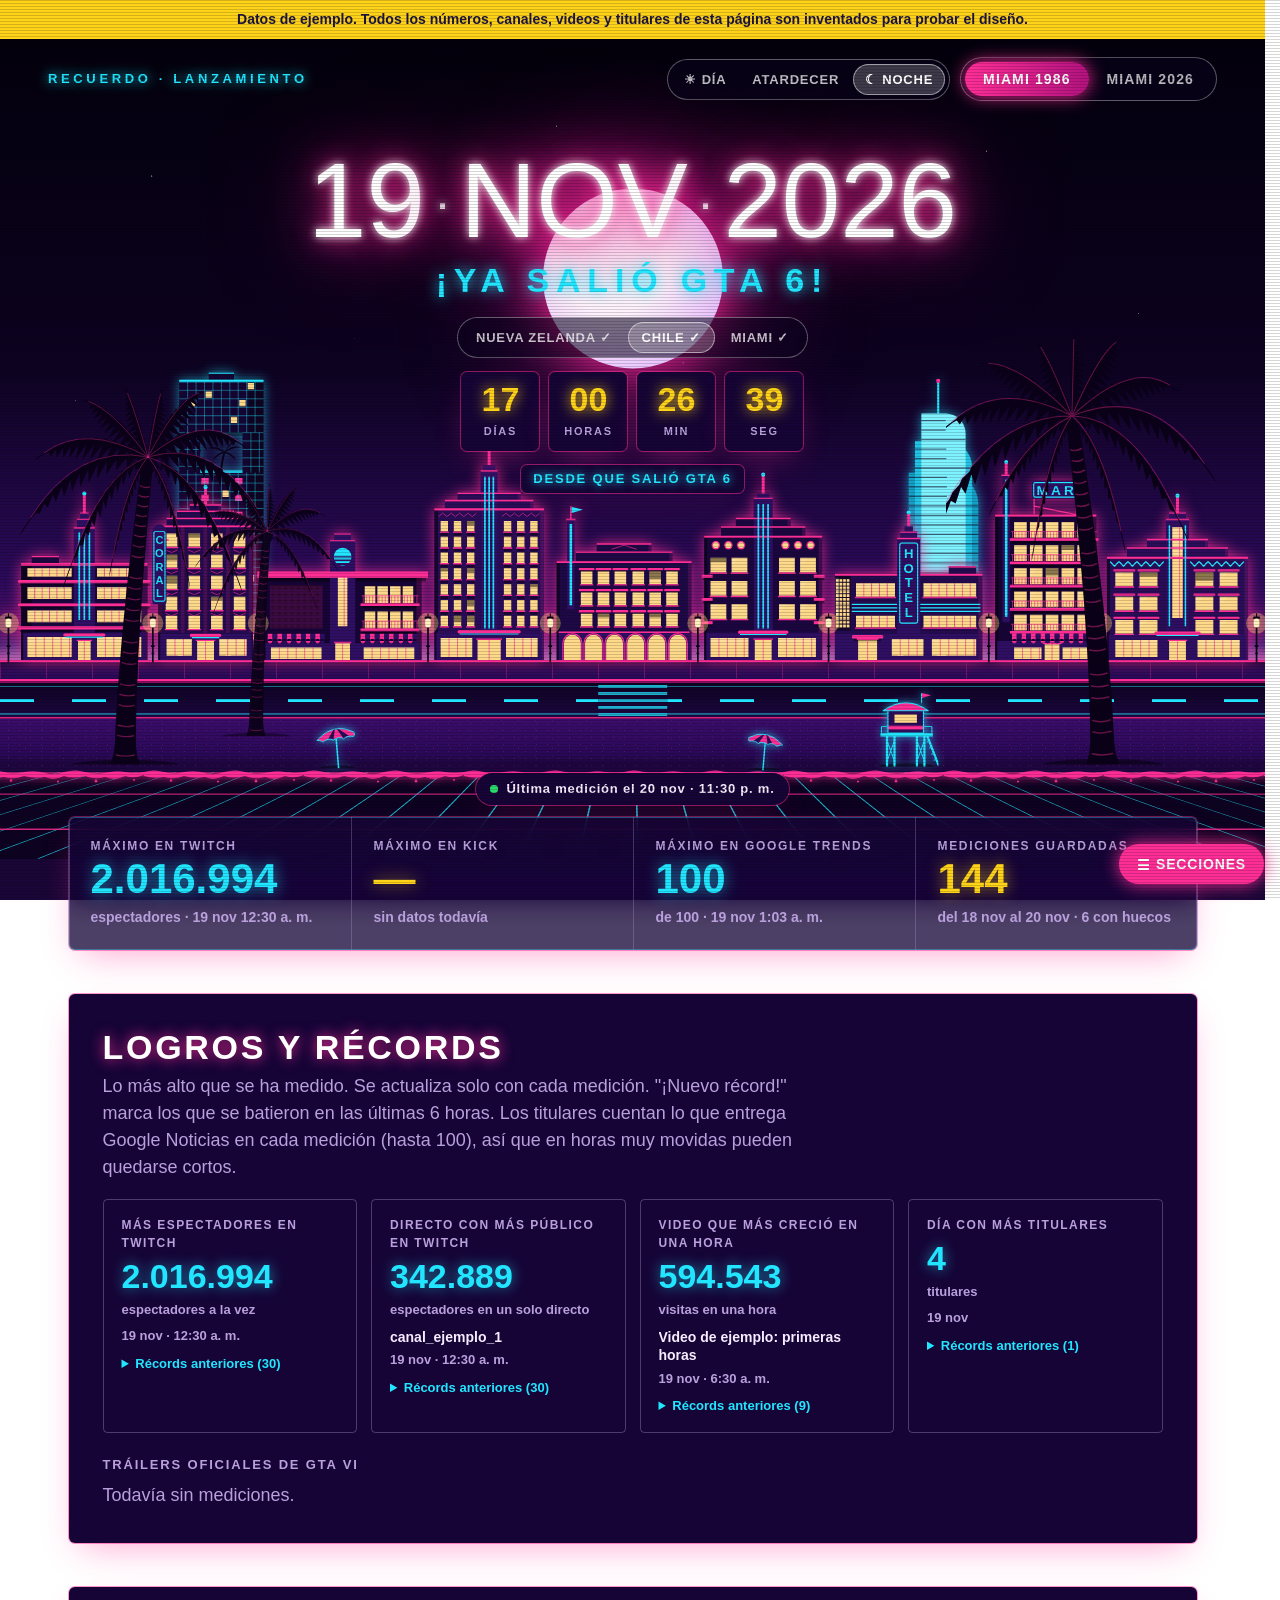
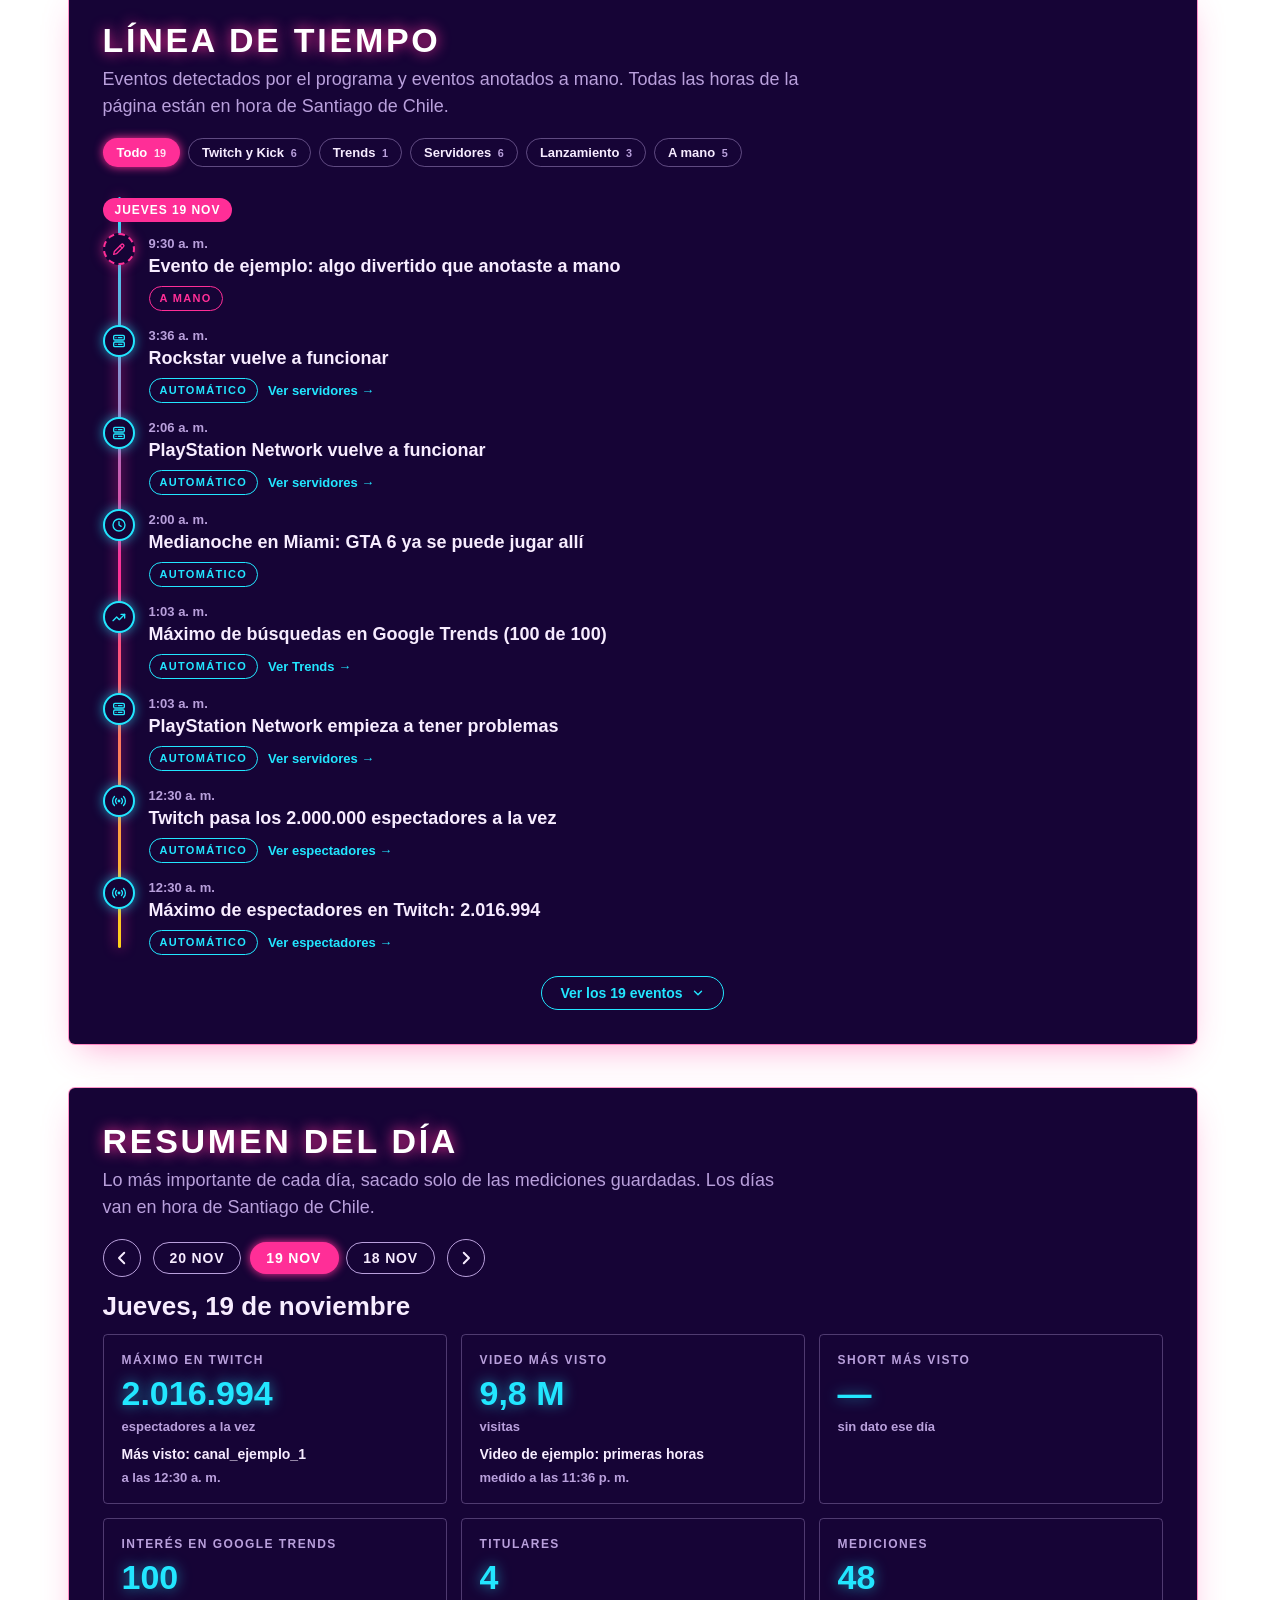
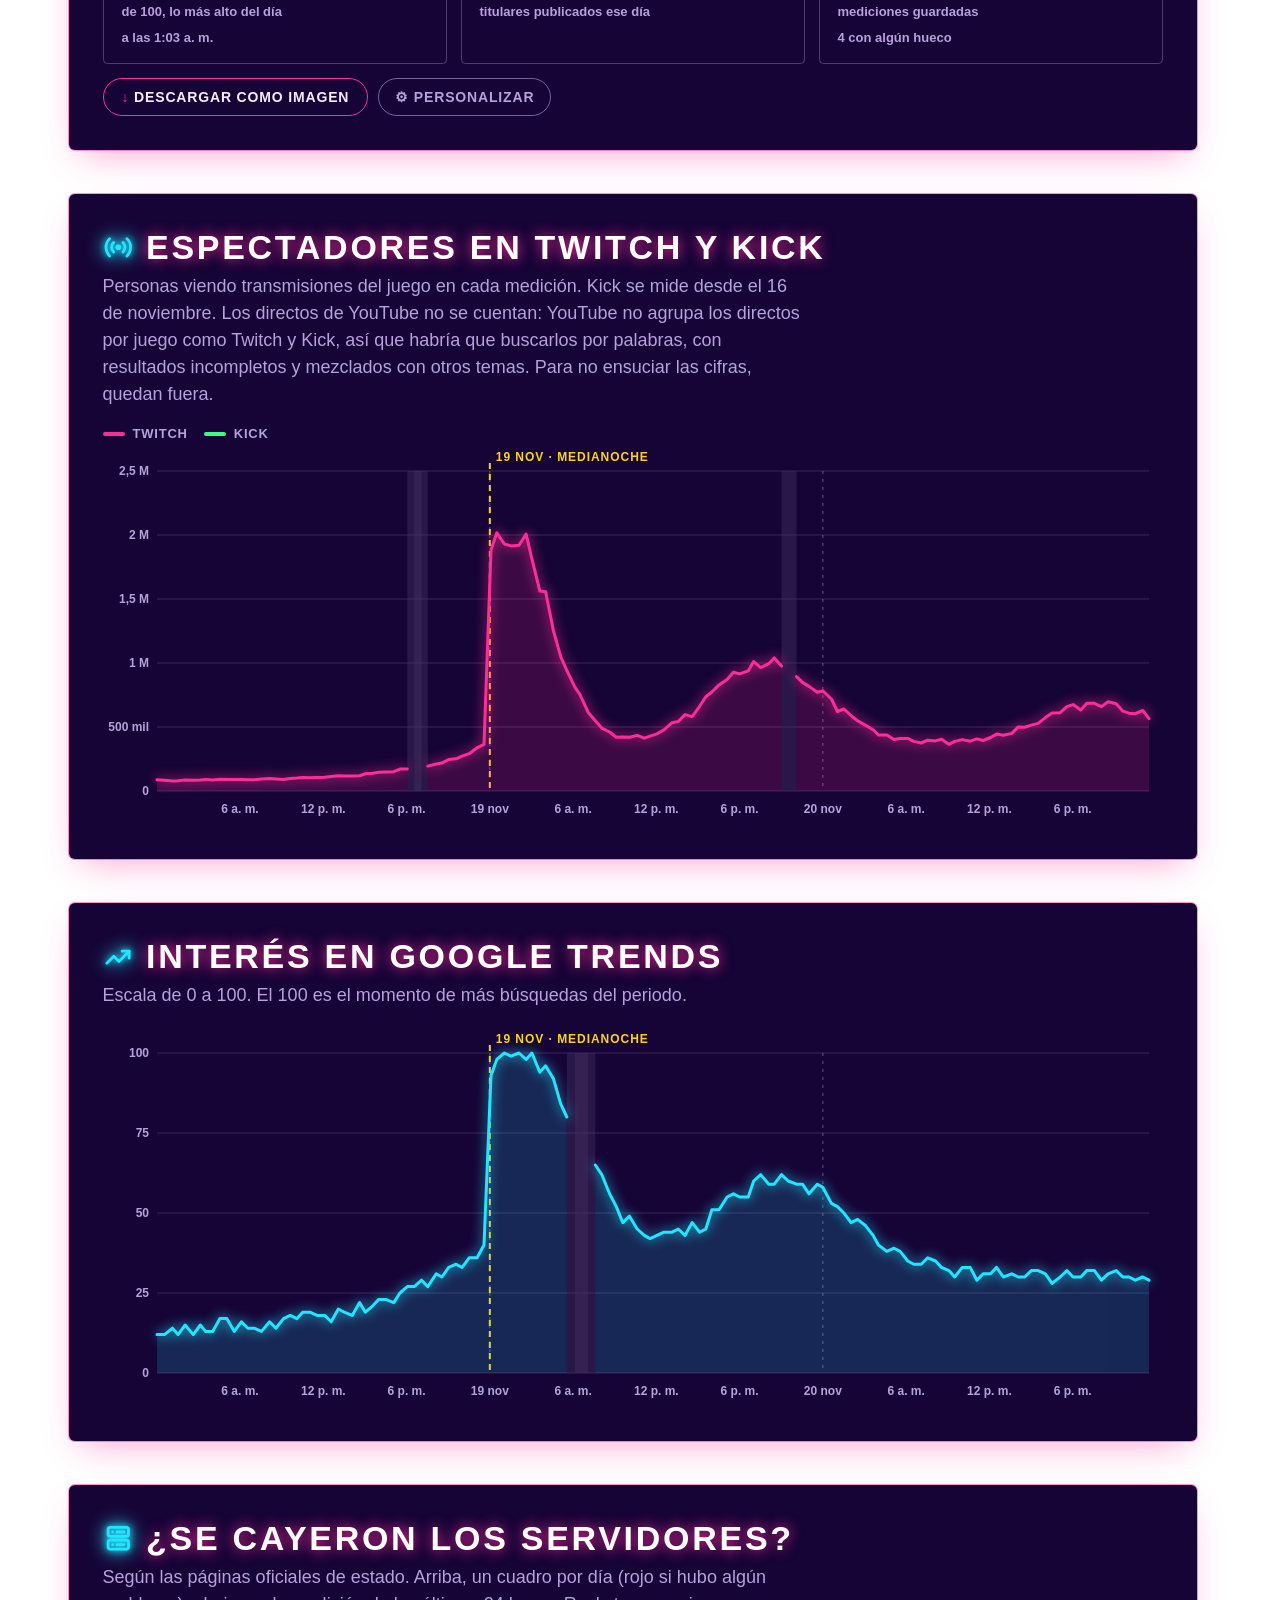
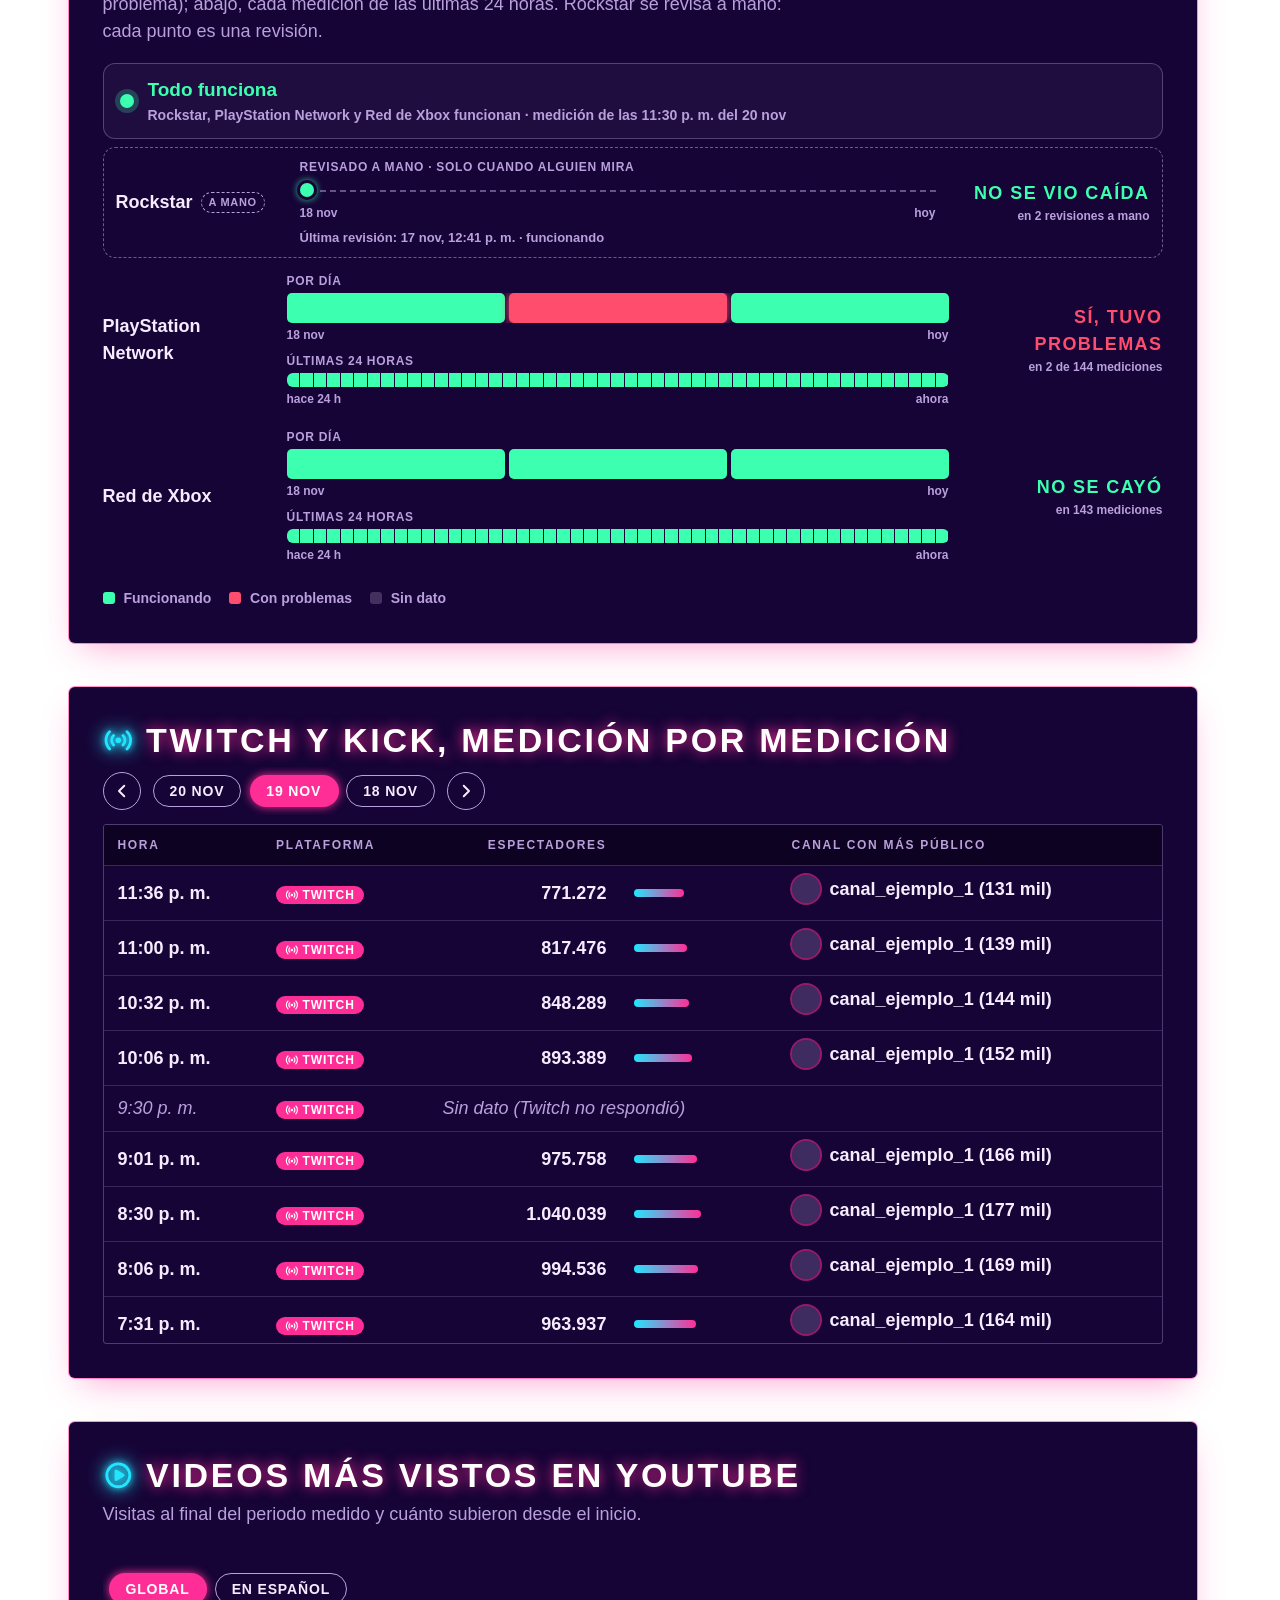
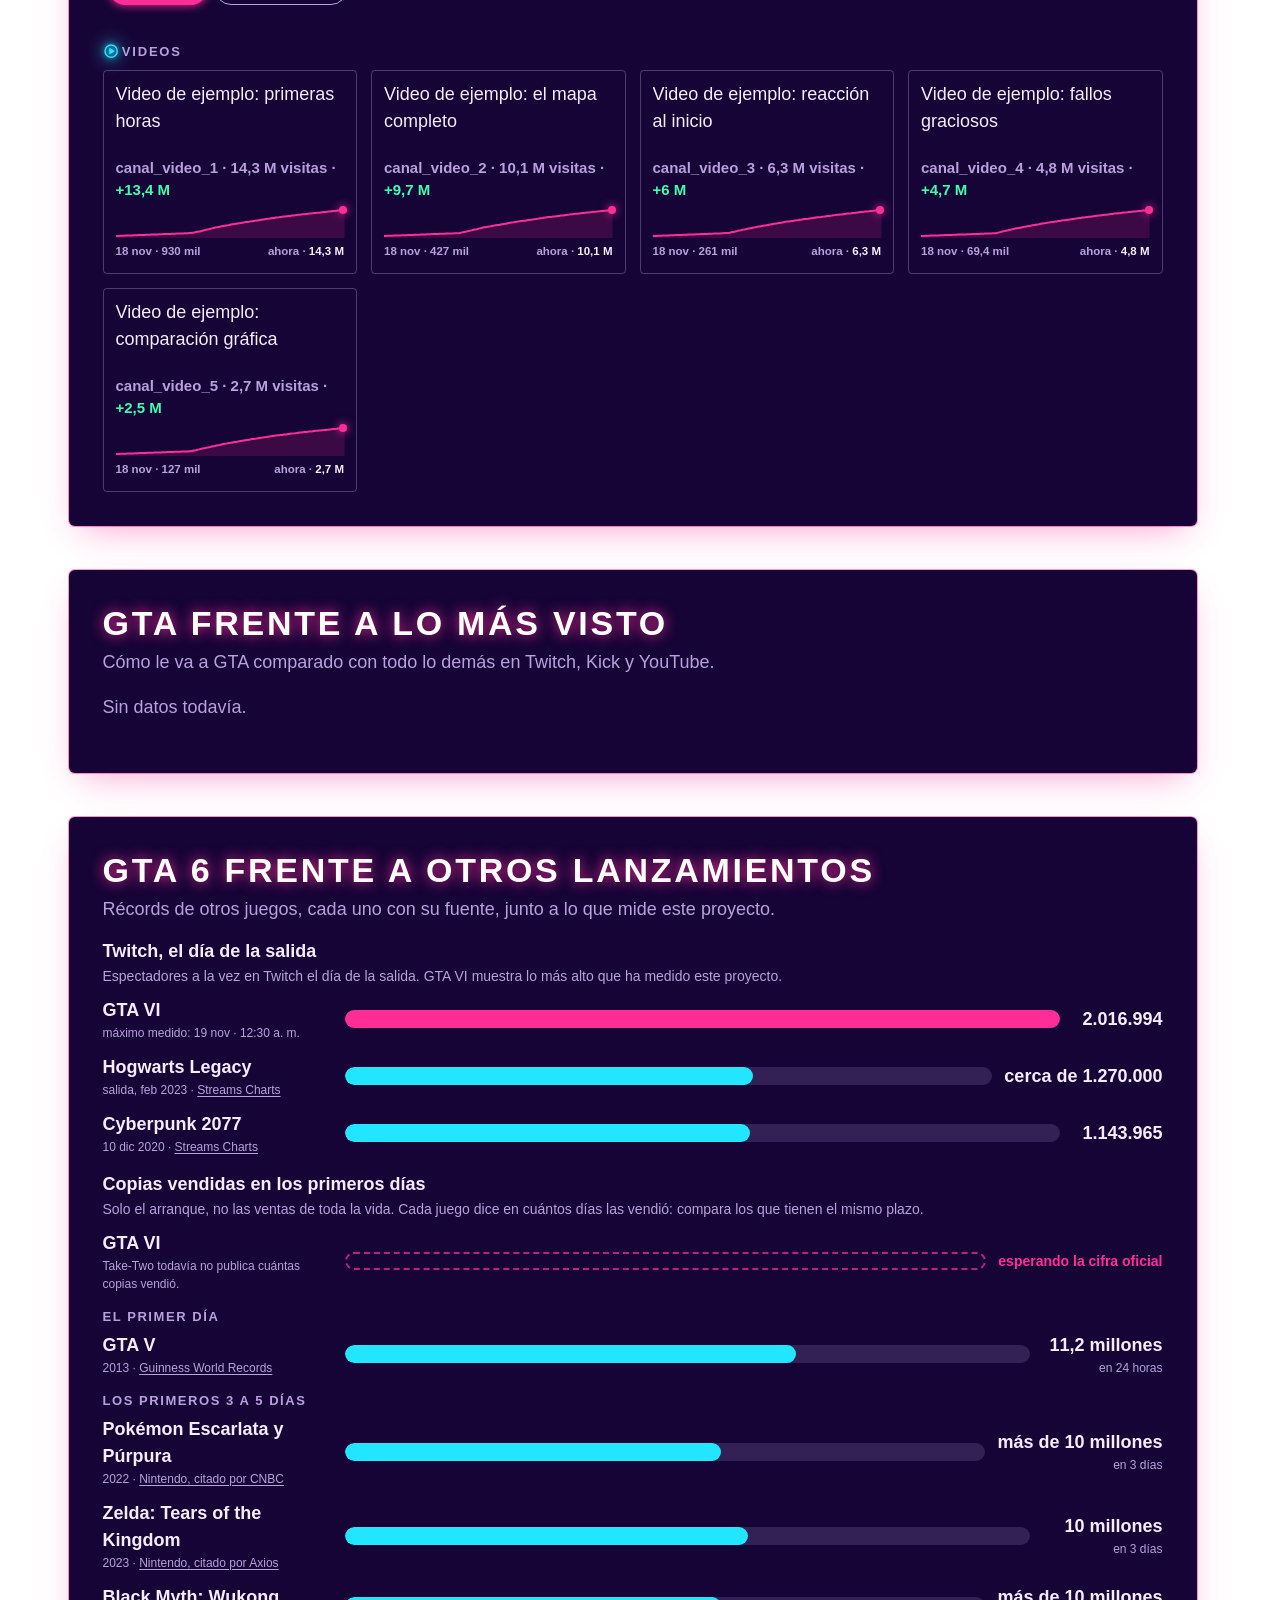
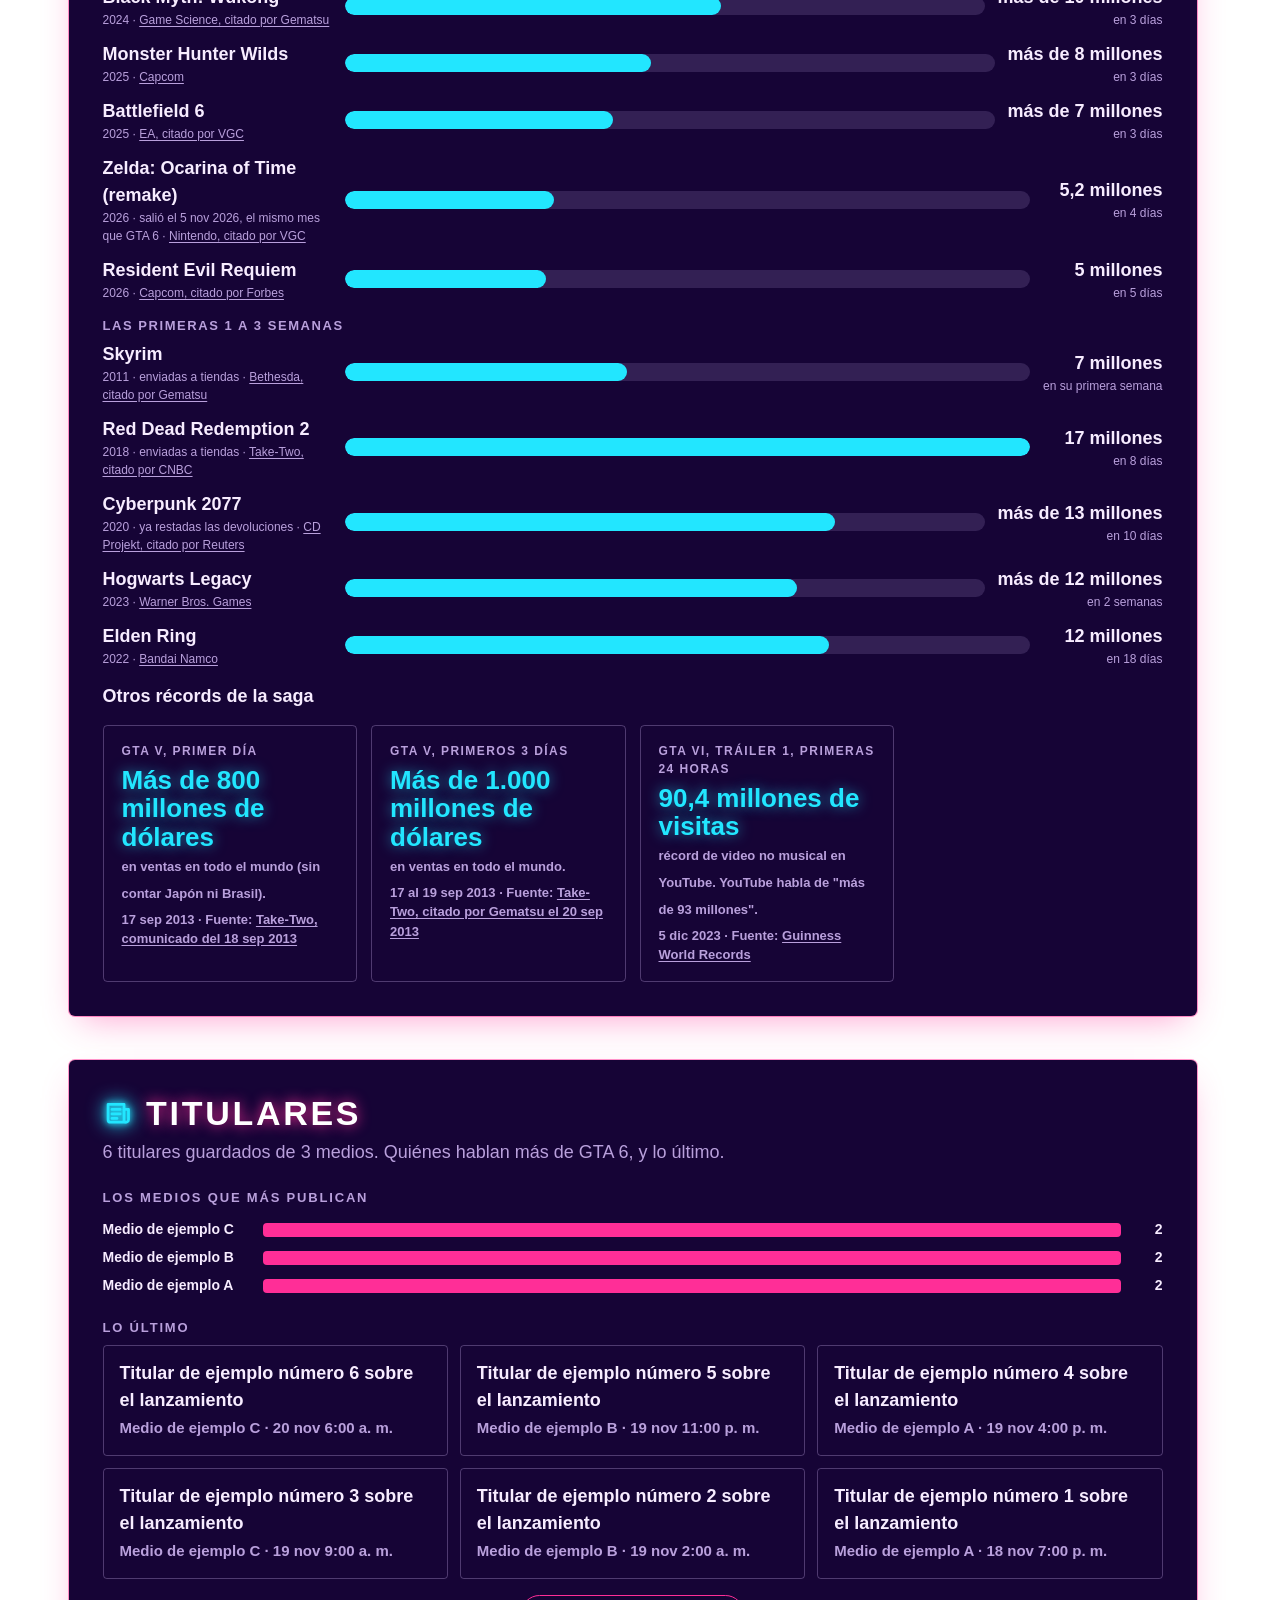
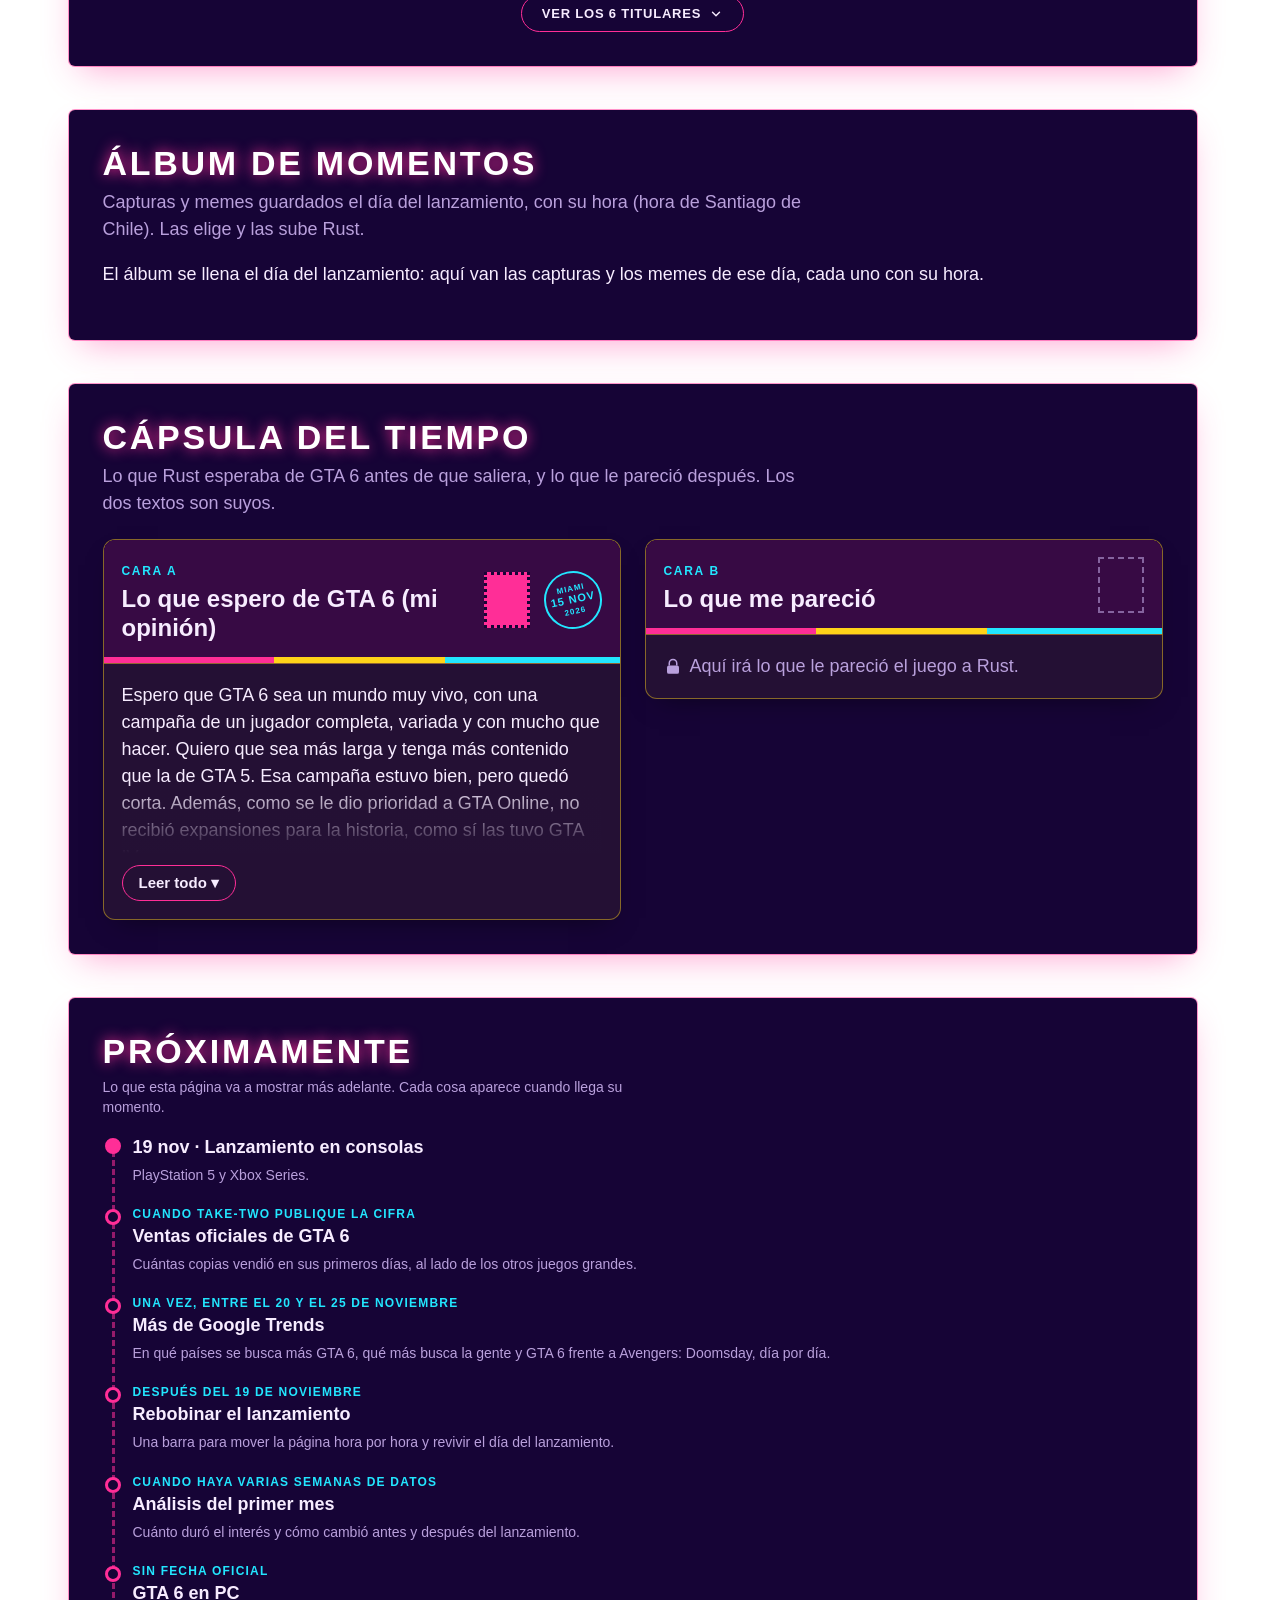
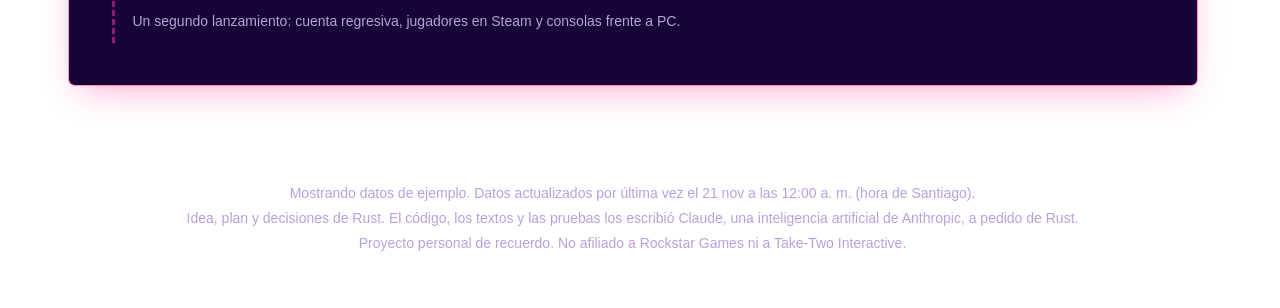
==== web/index.html @ 3b30e33b "Kick en "GTA frente a lo más visto" Pedido de Bruno: poner Kick en esa sección, en armonía con lo de" ====
<!doctype html>
<html lang="es" data-tema="ochenta">
<head>
<meta charset="utf-8">
<meta name="viewport" content="width=device-width, initial-scale=1">
<!-- Política de seguridad (revisión del 2026-11-14): la página solo ejecuta sus propios archivos
     .js, y solo carga letras de Google Fonts y fotos de YouTube y Twitch. Si algún día un texto
     de las fuentes (un titular, el título de un video) colara código, el navegador no lo ejecutaría. -->
<meta http-equiv="Content-Security-Policy" content="default-src 'self'; script-src 'self'; style-src 'self' 'unsafe-inline' https://fonts.googleapis.com; font-src https://fonts.gstatic.com; img-src 'self' data: https://i.ytimg.com https://static-cdn.jtvnw.net https://files.kick.com; connect-src 'self'; object-src 'none'; base-uri 'none'; form-action 'none'">
<meta name="referrer" content="strict-origin-when-cross-origin">
<title>19·NOV·2026 — El día de GTA 6</title>
<link rel="preconnect" href="https://fonts.googleapis.com">
<link rel="preconnect" href="https://fonts.gstatic.com" crossorigin>
<link href="https://fonts.googleapis.com/css2?family=Limelight&family=Monoton&family=Outfit:wght@400;500;600;700&family=Rajdhani:wght@500;600;700&display=swap" rel="stylesheet">
<link rel="stylesheet" href="estilos.css">
<link rel="icon" href="icono.svg" type="image/svg+xml"><!-- icono original: sol, palmera y mar (hecho para este proyecto) -->
<!-- Vista previa al compartir el enlace (WhatsApp, Discord, X...). Las redes piden la imagen con dirección completa. -->
<meta name="description" content="Recuerdo del lanzamiento de GTA 6 (19 de noviembre de 2026): Twitch, Kick, YouTube, Google Trends y titulares, antes, durante y después del día.">
<meta property="og:type" content="website">
<meta property="og:title" content="19·NOV·2026 — El día que salió GTA 6">
<meta property="og:description" content="Cómo se vivió el lanzamiento en internet: espectadores, videos, búsquedas y titulares, medición por medición.">
<meta property="og:url" content="https://rust-max-bot.github.io/Documentaci-n-Gta-6-19-de-nombiembre/">
<meta property="og:image" content="https://rust-max-bot.github.io/Documentaci-n-Gta-6-19-de-nombiembre/compartir.jpg">
<meta property="og:image:type" content="image/jpeg">
<meta property="og:image:width" content="1200">
<meta property="og:image:height" content="630">
<meta property="og:locale" content="es_CL">
<meta name="twitter:card" content="summary_large_image">
</head>
<body>

<!-- Dibujos reutilizables: palmera y edificios (originales, hechos para este proyecto) -->
<svg width="0" height="0" style="position:absolute" aria-hidden="true">
  <!-- Íconos pequeños (pedido de Bruno, 2026-11-16): dibujos propios y genéricos, de trazo. No son
       ni imitan los logotipos de YouTube, Twitch, Kick ni Google (sus reglas de marca no
       dejan usarlos sin permiso ni cambiarles el color). El nombre de cada plataforma va escrito. -->
  <symbol id="i-envivo" viewBox="0 0 24 24"><circle cx="12" cy="12" r="2.2" fill="currentColor" stroke="none"/><path d="M8.3 8.3a5.2 5.2 0 0 0 0 7.4M15.7 8.3a5.2 5.2 0 0 1 0 7.4M5.2 5.2a9.6 9.6 0 0 0 0 13.6M18.8 5.2a9.6 9.6 0 0 1 0 13.6"/></symbol>
  <symbol id="i-video" viewBox="0 0 24 24"><circle cx="12" cy="12" r="9"/><path d="M10.2 8.6v6.8l5.6-3.4z" fill="currentColor"/></symbol>
  <symbol id="i-short" viewBox="0 0 24 24"><rect x="7" y="2.5" width="10" height="19" rx="2.6"/><path d="M11 9.6v4.8l3.8-2.4z" fill="currentColor"/><path d="M10.5 18.6h3"/></symbol>
  <symbol id="i-tendencia" viewBox="0 0 24 24"><path d="M3 17.5l5.5-5.5 4 4L20.5 8"/><path d="M15 8h5.5v5.5"/></symbol>
  <symbol id="i-servidor" viewBox="0 0 24 24"><rect x="4" y="3.5" width="16" height="7" rx="1.8"/><rect x="4" y="13.5" width="16" height="7" rx="1.8"/><path d="M7.5 7h.01M7.5 17h.01M11 7h5.5M11 17h5.5"/></symbol>
  <symbol id="i-titulares" viewBox="0 0 24 24"><path d="M4 5h12.5v14H6a2 2 0 0 1-2-2z"/><path d="M16.5 9H20v8a2 2 0 0 1-3.5 1.3"/><path d="M7 9h6.5M7 12.5h6.5M7 16h4"/></symbol>
  <symbol id="i-reloj" viewBox="0 0 24 24"><circle cx="12" cy="12" r="9"/><path d="M12 7v5l3.2 2"/></symbol>
  <symbol id="i-lapiz" viewBox="0 0 24 24"><path d="M4 20l1-4.2L15.6 5.2a2 2 0 0 1 2.8 0l.4.4a2 2 0 0 1 0 2.8L8.2 19z"/><path d="M13.5 7.3l3.2 3.2"/></symbol>
  <!-- PORTADA:INICIO -->
  <!-- Generado por diseno/dibujar_portada.py (rediseño de la portada, 2026-11-17). No editar a mano: cambiar el programa y volver a correrlo. -->
  <symbol id="palmera-a" viewBox="-60 0 260 420" preserveAspectRatio="xMidYMax meet"><path fill="var(--palma-sombra)" d="M21 421a52 5.5 0 1 0 104 0a52 5.5 0 1 0 -104 0z"/><path  d="M87 420.1l-2.6-9.1-1-9.2 0-9.4.1-9.5.2-9.7.2-9.9.3-9.9.4-10.1.4-10.1.4-10.2.5-10.3.6-10.3.5-10.3.7-10.4.6-10.3.7-10.3.7-10.3.7-10.3.8-10.2.8-10.1.8-10 .8-9.9.8-9.8.8-9.6.9-9.6.8-9.3.8-9.1.9-9 .8-8.8.8-8.5-10.4-1.2-1.2 8.5-1.2 8.7-1.1 9-1.2 9.1-1.2 9.3-1.2 9.5-1.2 9.7-1.2 9.8-1.1 9.9-1.2 10-1.1 10.1-1.1 10.2-1.1 10.3-1.1 10.3-1 10.3-1 10.4-1 10.4-.9 10.3-.9 10.4-.8 10.3-.8 10.3-.8 10.2-.7 10.1-.6 10-.6 9.9-.6 9.8-.4 9.7-.4 9.5-1.3 9.4-2.8 9.1zM95 124l-6.7-2.4-4.2.1-6.6-1.4-3.3 1-7.1-.9-2.6 1.7-7.5-.3-2 2.2-7.8.6-1.5 2.4-7.8 1.5-1.3 2.6-7.7 2.3-1.2 2.9-7.4 3.1-1.3 3.1-7 3.8-1.5 3.3-6.4 4.5-2 3.7-5.7 5-2.4 4.2-5 5.4-3 4.8-3.9 5.5-4.1 5.8-4 6-3.3 6 0 0 4-5.5 4.1-6 4-5.8 4.1-5 3.8.3 4.4-9.8 3.5 4 4.8-12.6 3 7.1 5.4-14.7 2.3 9.6 6.3-16.4 1.5 11.6 7.1-17.3.7 12.8 8-17.7 0 13.5 8.9-17.4-.6 13.3 9.7-16.3-.8 12.4 10-14.5-.5 10.7 10-11.9.4 8.4 9.4-8.7 2.2 5 8.6-5.6zM95 124l-5.6-4.4-3.8-1.3-5.5-3.7-3.2-.1-5.9-3.8-2.6.7-6.3-3.5-2.2 1.2-6.6-3.1-1.6 1.7-6.8-2.6-1.3 1.9-6.9-1.9-1.1 1.9-6.7-1.1-1 1.9-6.5-.4-1.1 2-6 .3-1.4 1.9-5.4 1-1.8 1.9-4.6 1.6-2.4 2-3.4 2-3.6 2.2-3.6 2.4-2.7 2.5 0 0 3.4-1.7 3.5-2.4 3.6-2.2 3.5-1.4 2.1 3.8 4.9-6.5 1 7.2 6.2-9.4-.3 10.1 7.6-11.7-1.6 12.3 9-13.3-2.8 13.9 10.3-14.3-3.7 14.8 11.4-14.6-4.4 15 12.2-14.3-4.6 14.7 12.7-13.3-4.3 13.6 12.6-11.7-3.5 12 12-9.4-1.8 9.5 10.6-6.4.8 6.3 9.2-3.8zM95 124l-2.7-5.3-2.3-2.4-2.7-4.8-2.2-1.4-2.7-5-2.1-.8-2.8-5.1-2-.3-2.9-5-1.8.1-2.9-4.9-1.7.4-3-4.6-1.6.6-3-4.3-1.5.6-2.9-3.7-1.5.5-2.9-3.2-1.4.4-2.7-2.5-1.5.1-2.5-1.8-1.6-.2-2-.8-2.1-.9-2-.8-1.6-.1 0 0 1.6 1.4 2 .8 2 .9 1.8 1.3-.8 4.6 4.6-1.9-2.6 6.7 6.5-3.7-4.1 8.3 8.1-5.1-5.4 9.7 9.5-6.1-6.4 10.6 10.7-6.8-7 11.2 11.4-7-7.3 11.4 11.8-7-7.1 11.2 11.8-6.4-6.4 10.6 11.3-5.5-5.3 9.5 10.3-4.2-3.4 8.1 8.6-2.4-.8 5.9 7.2-.9zM95 124l-.4-4.7-1-2.5-.5-4.1-1.1-1.9-.4-4.3-1.2-1.4-.4-4.5-1.2-1-.3-4.5-1.3-.8-.3-4.4-1.3-.6-.4-4.3-1.2-.5-.4-4-1.2-.6-.4-3.7-1.1-.6-.5-3.4-1-.7-.6-2.9-1-1-.6-2.4-.9-1.2-.7-1.7-.7-1.7-.7-1.8-.9-.9 0 0 .1 2.2.7 1.7.7 1.8.4 2-1.9 3.7 3 .4-3.5 4.8 4.7-.7-4.8 5.9 6.1-1.5-5.9 6.6 7.2-2.1-6.6 7.3 8-2.6-7 7.6 8.5-2.7-7.2 7.8 8.8-2.8-7 7.7 8.7-2.5-6.4 7.4 8.1-2.1-5.3 6.8 7.2-1.3-3.8 5.9 5.8-.3-1.7 4.6 4.8.5zM95 124l-.2-4.8.8-2.4 0-4.2.9-1.9-.1-4.4 1.1-1.3-.2-4.6 1.2-1-.3-4.5 1.3-.7-.3-4.5 1.3-.5-.3-4.3 1.2-.4-.1-4.1 1.1-.4-.1-3.7 1.1-.5 0-3.4 1-.6.1-2.9.8-.8.3-2.4.7-1 .5-1.6.4-1.7.5-1.6.6-.8 0 0 .3 2-.5 1.6-.4 1.7-.1 1.9 2.5 3.7-3 .2 4.2 4.9-4.8-.9 5.6 5.9-6.3-1.6 6.8 6.6-7.5-2.2 7.6 7.3-8.4-2.7 8.1 7.7-9-2.9 8.3 7.9-9.3-2.9 8 7.8-9.1-2.7 7.4 7.5-8.5-2.1 6.2 6.9-7.5-1.4 4.6 6-6-.4 2.3 4.8-4.8.4zM95 124l1.9-6.2 2.2-3 2-5.6 2.2-1.9 2-5.9 2.1-1.1 2-6 2-.4 2.2-5.9 1.9.1 2.2-5.7 1.8.4 2.3-5.3 1.6.7 2.4-4.9 1.5.7 2.5-4.2 1.3.7 2.5-3.5 1.2.5 2.4-2.7 1.3.2 2.2-1.8 1.4 0 1.6-.7 1.8-.8 1.8-.6 1.2.1 0 0-1.2 1.2-1.8.6-1.7.8-1.4 1.3 1.5 4.8-4.6-2.2 3.6 7.1-6.8-4 5.4 8.8-8.8-5.4 7 10.2-10.4-6.3 8.2 11.2-11.8-6.9 9 11.9-12.7-7.1 9.3 12.1-13.2-6.9 9.1 11.9-13.1-6.3 8.2 11.3-12.4-5.2 6.8 10.3-11.2-3.8 4.7 8.8-9.3-1.9 1.7 6.7-7.6-.2zM95 124l4.6-5.4 3.5-1.8 4.6-4.7 3-.6 5.1-4.6 2.5.3 5.4-4.4 2 1 5.8-4 1.6 1.5 6-3.4 1.2 1.8 6.1-2.6.9 1.9 6.1-1.8.8 1.9 5.9-.8.8 1.8 5.5.1 1 1.7 4.9.8 1.4 1.8 4.2 1.5 1.9 1.8 3 2 3.1 2.1 3.1 2.4 2.4 2.4 0 0-3-1.7-3.1-2.3-3.2-2.1-3-1.3-1.7 3.8-4.5-6.3-.4 7.4-5.8-9.2.9 10.2-7.2-11.3 2.4 12.3-8.8-12.8 3.8 13.9-10.4-13.6 5 14.7-11.7-13.8 5.8 14.9-12.6-13.3 6 14.6-13.1-12.2 5.7 13.5-13-10.4 4.7 11.9-12.3-8.2 2.9 9.8-10.7-5.3 0 6.7-9.1-2.6zM95 124l6.3-2.9 4-.3 6.2-1.9 3.3.8 6.7-1.4 2.6 1.6 7.1-.7 2 2 7.4.3 1.5 2.3 7.5 1.1 1.2 2.6 7.3 2.1 1.2 2.7 7.1 3 1.2 2.9 6.6 3.8 1.5 3.3 6.1 4.3 1.9 3.8 5.5 4.9 2.3 4.2 4.7 5.4 2.9 4.9 3.7 5.5 3.9 5.9 3.8 6.1 3.1 6.1 0 0-3.8-5.6-3.9-6.2-3.8-5.8-3.9-5-3.7-.1-4.2-9.5-3.4 3.5-4.5-12.2-2.9 6.7-5.1-14.2-2.3 9.1-5.8-15.7-1.5 11-6.8-16.5-.6 12.3-7.7-16.9.2 12.9-8.6-16.4.8 12.8-9.5-15.3 1.1 11.9-9.9-13.5.9 10.5-10-11 0 8.2-9.3-7.7-1.9 5.1-8.5-4.8zM95 124l5.6.6 2.8 1.6 5.2 1.5 2.1 2.1 5.5 2.3 1.6 2.5 5.7 3 1.2 2.8 5.8 3.8 1 3 5.7 4.6.9 3.3 5.6 5.3.9 3.7 5.3 5.8 1 4.2 5 6.3 1.3 4.7 4.5 6.8 1.6 5.2 4.1 7.2 1.9 5.9 3.6 7.4 2.3 6.7 2.8 7.4 3 7.8 3 8.1 2.3 7.8 0 0-3-7.5-3-8.1-3-7.7-3-7.1-3.4-3-2.8-10.7-3.4 0-2.7-12.7-3.5 2.6-2.8-14.3-3.3 4.8-3-15.5-3.2 6.5-3.2-16.2-2.8 7.7-3.7-16.5-2.4 8.5-4.1-16.3-2.1 8.6-4.6-15.4-1.7 8.1-5-14-1.5 7-5.4-11.9-1.6 5.2-5.4-9.2-2.3 2.4-5.4-6.7zM95 124l-5.2.8-2.5 1.6-4.8 1.6-1.7 2.1-5.2 2.4-1.2 2.3-5.4 3.1-.8 2.6-5.5 3.9-.6 2.8-5.4 4.6-.6 3.1-5.2 5.2-.6 3.5-4.9 5.7-.8 3.9-4.6 6.2-1 4.4-4.2 6.6-1.3 4.9-3.7 6.9-1.6 5.7-3.3 7.1-2 6.3-2.5 7.1-2.7 7.4-2.7 7.7-2 7.5 0 0 2.7-7.2 2.7-7.7 2.7-7.4 2.7-6.7 3.1-2.7 2.4-10.4 3.3.3 2.3-12.4 3.2 2.8 2.4-14 3.2 5 2.5-15.3 3 6.7 2.7-16.1 2.7 7.9 3.1-16.4 2.4 8.6 3.5-16.1 2 8.7 4-15.4 1.6 8.2 4.4-14 1.4 7 4.8-11.9 1.4 5.2 4.9-9.3 2 2.5 4.9-6.9zM95 124l3.2 2.4 1 1.9 2.7 2.7.6 2.1 2.8 3.4.3 2.2 2.9 4 .2 2.4 2.9 4.5.1 2.6 2.9 5 0 3 2.8 5.3.1 3.3 2.6 5.8.2 3.7 2.4 6 .3 4.3 2.3 6.2.4 4.8 2 6.4.7 5.4 1.7 6.6.9 6 1.2 6.5 1.3 6.9 1.3 7 .8 6.7 0 0-1.4-6.5-1.4-7-1.3-6.9-1.4-6.3-1.8-3.5-1-8.8-2.1-1.4-.6-10.2-2.3.5-.6-11.3-2.4 2-.4-12.1-2.5 3.3-.4-12.6-2.4 4.2-.5-12.8-2.3 4.7-.6-12.6-2.1 4.9-.8-12.1-1.9 4.7-1.1-11.1-1.7 4-1.3-9.7-1.5 2.7-1.6-7.7-1.4.8-1.8-6.3zM95 124l-3 2.2-1 1.7-2.4 2.6-.6 1.9-2.5 3.1-.4 2-2.6 3.6-.2 2.3-2.7 4.1 0 2.4-2.7 4.6 0 2.7-2.6 4.9-.1 3.1-2.4 5.2-.2 3.5-2.3 5.5-.2 3.9-2.1 5.8-.4 4.3-1.9 6-.6 4.9-1.5 6-.9 5.5-1.1 6.1-1.2 6.3-1.2 6.4-.7 6.1 0 0 1.3-5.9 1.3-6.4 1.2-6.3 1.3-5.9 1.7-3.2.8-8 2-1.3.6-9.4 2.1.5.5-10.4 2.2 1.8.4-11.1 2.3 3 .4-11.6 2.2 3.9.4-11.8 2.2 4.4.5-11.6 2 4.5.8-11.1 1.7 4.3 1-10.2 1.5 3.7 1.3-8.9 1.3 2.5 1.5-7.1 1.3.7 1.7-5.8zM86 127a9 9 0 1 0 18 0a9 9 0 1 0 -18 0zM84.4 133a4.6 4.6 0 1 0 9.2 0a4.6 4.6 0 1 0 -9.2 0zM92.4 135a4.6 4.6 0 1 0 9.2 0a4.6 4.6 0 1 0 -9.2 0zM98.4 131a4.6 4.6 0 1 0 9.2 0a4.6 4.6 0 1 0 -9.2 0z"/><path fill="none" stroke="var(--palma-anillo)" stroke-width="1.3" stroke-linecap="round" d="M81.7 411Q73.1 413.1 64.5 410.8M81 392.4Q73.5 394.4 65.9 392M81.2 382.8Q73.7 384.8 66.3 382.3M81.7 363.2Q74.5 365.1 67.3 362.6M82 353.3Q75 355.1 67.9 352.6M82.4 343.2Q75.5 345.1 68.6 342.5M83.3 322.9Q76.7 324.6 70.1 322M83.9 312.6Q77.4 314.4 70.9 311.7M84.5 302.3Q78.1 304 71.7 301.4M85.7 281.6Q79.6 283.3 73.5 280.6M86.4 271.2Q80.5 272.9 74.5 270.3M87.1 260.9Q81.3 262.6 75.5 259.9M87.9 250.6Q82.2 252.3 76.5 249.6M88.7 240.4Q83.1 242.1 77.5 239.4M90.3 220.1Q85 221.8 79.7 219M91.1 210Q86 211.7 80.8 209M92 200.1Q87 201.8 81.9 199.1M92.8 190.3Q87.9 192 83.1 189.3M93.7 180.7Q89 182.4 84.2 179.7M94.6 171.2Q90 172.9 85.3 170.2M95.5 161.9Q91 163.6 86.5 160.9M96.4 152.7Q92 154.4 87.6 151.7"/><path fill="none" stroke="var(--palma-anillo)" stroke-width=".9" stroke-linecap="round" d="M95 124Q26.6 110.3 -18.1 182.5M95 124Q34.7 90.6 -4.7 119.9M95 124Q60.6 78.1 38.1 70.7M95 124Q83.1 81.1 75.3 62.6M95 124Q102.3 80.5 107.1 63.3M95 124Q124.4 67.6 143.7 62.5M95 124Q148 80.2 182.7 109.4M95 124Q160.2 104.5 203 178M95 124Q145.2 137.1 178.1 231.7M95 124Q49.9 138.2 20.4 228.4M95 124Q117.3 148.2 132 230.5M95 124Q74.4 146.2 60.9 221.8"/></symbol>
  <symbol id="palmera-b" viewBox="-60 0 260 420" preserveAspectRatio="xMidYMax meet"><path fill="var(--palma-sombra)" d="M21 421a52 5.5 0 1 0 104 0a52 5.5 0 1 0 -104 0z"/><path  d="M87 419.9l-2.8-9.2-1.3-9.3-.5-9.5-.5-9.7-.6-9.8-.6-10-.8-10-.8-10.1-.8-10.2-.9-10.3-1-10.3-1-10.4-1.1-10.4-1.1-10.3-1.2-10.4-1.2-10.4-1.2-10.3-1.2-10.2-1.3-10.2-1.3-10.1-1.3-10-1.4-10-1.3-9.7-1.4-9.7-1.4-9.5-1.3-9.3-1.4-9.1-1.4-9-1.3-8.7-1.4-8.5-10.4 1.4 1 8.6 1 8.7 1 9 1.1 9.1 1 9.4 1 9.5 1 9.6 1 9.8 1 9.9 1 10 .9 10.2.9 10.1.9 10.3.9 10.3.9 10.3.8 10.3.7 10.4.7 10.3.7 10.3.6 10.3.6 10.2.5 10.1.4 10.1.4 9.9.3 9.8.2 9.7.2 9.6.1 9.4-1 9.2-2.6 9zM47 124l-7.1-1.1-4.2 1-7-.1-3.2 1.8-7.5.6-2.5 2.4-7.8 1.5-2 2.7-8 2.4-1.5 3-8 3.2-1.4 3.3-7.8 4.1-1.3 3.6-7.5 4.9-1.5 3.9-7 5.6-1.7 4.4-6.5 6.1-2.1 4.9-5.9 6.6-2.6 5.6-5.1 6.9-3.1 6.4-4 7-4.2 7.4-4.2 7.8-3.4 7.6 0 0 4.1-7.2 4.2-7.7 4.2-7.5 4.2-6.5 4.3-1.4 4.3-11.3 4 2.5 4.6-14.1 3.8 5.7 4.9-16.3 3.3 8.4 5.5-17.9 2.8 10.5 6.2-18.9 2.1 11.8 6.9-19.2 1.5 12.5 7.7-18.9 1 12.5 8.3-17.9.7 11.8 8.9-16.1.7 10.1 9-13.5 1.3 7.8 8.7-10.1 2.7 4.3 8.2-6.9zM47 124l-5.7-4.3-3.9-1.1-5.7-3.5-3.2 0-6.2-3.4-2.6.8-6.6-3.2-2.1 1.4-6.8-2.6-1.6 1.8-7.1-2-1.2 1.9-7.1-1.2-1.1 2.1-6.9-.5-1 2.1-6.6.3-1.1 2.1-6.2 1-1.4 2.2-5.5 1.7-1.9 2.2-4.7 2.2-2.4 2.5-3.5 2.6-3.7 2.8-3.6 3-2.8 3.1 0 0 3.5-2.4 3.6-3 3.7-2.8 3.6-2 2.5 3.3 4.7-7.1 1.5 6.8 5.9-10 .3 9.7 7.2-12.3-.9 12.1 8.4-14-2 13.8 9.7-15-3 14.7 10.9-15.2-3.7 15 11.7-14.9-4 14.6 12.3-13.9-3.9 13.6 12.3-12.1-3.1 11.9 11.8-9.8-1.5 9.5 10.5-6.8 1 6.3 9.2-4zM47 124l-3.6-5.2-2.8-2.2-3.5-4.6-2.6-1.2-3.7-4.8-2.4-.5-3.8-4.9-2.1 0-4-4.7-1.9.4-4-4.5-1.8.7-4-4.2-1.6.8-4.1-3.7-1.5.9-4-3.2-1.5.8-3.8-2.6-1.5.7-3.6-1.9-1.6.4-3.2-1.2-1.9.2-2.5-.3-2.5-.3-2.6-.2-1.9.3 0 0 2.2.8 2.5.3 2.5.3 2.3.9.1 4.6 4.8-2.8-1.7 6.9 6.6-4.9-3.1 8.9 8.2-6.5-4.5 10.4 9.7-7.6-5.5 11.4 10.8-8.3-6.2 12.1 11.7-8.6-6.5 12.2 12.1-8.4-6.3 12 12.2-7.9-5.8 11.4 11.7-6.8-4.6 10.1 10.8-5.3-2.8 8.5 9.2-3.3-.2 6.1 7.8-1.5zM47 124l-.8-4.7-1.2-2.3-.9-4.1-1.4-1.7-.8-4.4-1.4-1.1-.8-4.5-1.3-.7-.8-4.6-1.4-.5-.8-4.4-1.3-.3-.8-4.3-1.3-.3-.9-4-1.2-.2-.9-3.8-1.2-.3-.9-3.4-1.1-.4-.9-2.9-1.1-.7-1-2.3-1-1-1-1.5-.9-1.7-1-1.6-.9-.7 0 0 .3 2 .9 1.6 1 1.6.6 2-1.8 3.8 3.4 0-3.5 5.1 5.2-1.2-4.8 6.3 6.5-2.2-5.9 7.1 7.8-2.8-6.7 7.8 8.6-3.4-7.2 8.2 9.2-3.6-7.3 8.4 9.4-3.6-7.1 8.2 9.3-3.3-6.4 7.9 8.8-2.9-5.4 7.3 7.8-2-3.8 6.2 6.4-.9-1.6 4.8 5.3 0zM47 124l-.8-4.7.3-2.6-.5-4.2.6-2.1-.8-4.4.9-1.6-.9-4.5 1-1.3-1-4.5 1.1-1.1-1-4.4 1.1-.9-.9-4.2 1-.9-.8-4 1-.9-.7-3.7.9-1-.6-3.3.8-1.1-.5-3 .7-1.2-.2-2.5.4-1.5.1-1.8.1-2 0-1.9.5-1.1 0 0 .6 2.2 0 1.9-.1 2 .2 2.1 2.8 3.7-2.5.7 4.4 4.7-4.2-.2 5.7 5.6-5.6-1 6.8 6.3-6.8-1.4 7.7 6.8-7.7-1.8 8.1 7.2-8.1-2.1 8.2 7.4-8.4-2 8 7.3-8.2-1.8 7.4 7.1-7.7-1.5 6.3 6.6-6.6-.8 4.7 5.8-5.2.1 2.6 4.7-4.2.8zM47 124l1.3-5.8 1.7-2.8 1.4-5.2 1.8-1.9 1.4-5.5 1.8-1.2 1.3-5.5 1.8-.7 1.4-5.5 1.7-.2 1.4-5.4 1.7.1 1.5-5.1 1.5.3 1.5-4.7 1.5.3 1.6-4.2 1.3.3 1.7-3.7 1.2.2 1.7-3 1.2-.1 1.5-2.2 1.3-.4 1.3-1.1 1.4-1.1 1.4-1.1 1-.3 0 0-.8 1.6-1.3 1.1-1.4 1.2-1 1.6 1.9 4.4-4.2-1.2 3.9 6.3-6.3-2.7 5.6 7.8-8.1-4 7 9.1-9.7-4.8 8.1 9.9-10.8-5.4 8.7 10.5-11.6-5.5 9 10.6-12-5.4 8.8 10.6-11.9-5 8 10.1-11.3-4.2 6.6 9.2-10-3 4.6 8-8.2-1.4 1.8 6.1-6.7 0zM47 124l4.2-5.6 3.4-2.2 4.2-4.9 3-1 4.6-5 2.5 0 4.9-4.8 2.2.6 5.1-4.5 1.8 1.2 5.4-4 1.4 1.4 5.5-3.3 1.2 1.7 5.5-2.6 1.1 1.7 5.4-1.7.9 1.6 5.1-.9 1.1 1.5 4.7 0 1.4 1.4 3.9.7 1.9 1.4 2.8 1.4 3 1.4 3 1.7 2.1 1.8 0 0-2.8-1-2.9-1.6-3-1.4-2.8-.7-1.3 4.1-4.5-5.4.2 7.4-6.1-8 1.8 10-7.7-10.1 3.2 12-9.3-11.4 4.6 13.3-10.8-12 5.7 14-12-12.1 6.3 14.2-12.9-11.7 6.5 13.9-13.2-10.7 6 13-12.9-9.2 4.9 11.6-12.1-7.1 3 9.5-10.5-4.4.2 6.8-8.9-2zM47 124l6.3-3.7 4.3-.8 6.3-2.7 3.5.4 6.9-2.2 2.8 1.2 7.3-1.6 2.2 1.8 7.6-.8 1.7 2.2 7.7.2 1.4 2.4 7.6 1.2 1.2 2.6 7.4 2.1 1.3 2.8 6.9 2.9 1.6 3.1 6.4 3.6 1.8 3.4 5.8 4.3 2.3 3.9 5 4.8 3 4.4 3.8 5 4 5.4 4 5.6 3.3 5.6 0 0-4-5.1-4-5.6-4-5.4-4.1-4.4-3.6.7-4.5-9.2-3.2 4.4-5-12-2.5 7.6-5.8-14.1-1.7 10.2-6.7-15.7-.8 12.1-7.8-16.5.3 13.3-8.9-16.8 1.1 13.9-9.9-16.3 1.7 13.7-10.7-15.1 1.9 12.7-11.1-13.2 1.6 11.2-11-10.6.4 8.9-10.2-7.3-1.7 5.8-9.2-4.3zM47 124l5.8-.7 3.2 1 5.6.4 2.4 1.6 6 1 1.8 2.1 6.2 1.8 1.4 2.4 6.3 2.7 1.1 2.6 6.3 3.4.9 2.9 6.2 4.2.9 3.2 5.9 4.8 1.1 3.5 5.5 5.4 1.3 4 5 5.8 1.7 4.6 4.5 6.2 2 5.2 4 6.5 2.5 6 3.1 6.5 3.2 7 3.3 7.2 2.5 7 0 0-3.3-6.7-3.2-7.2-3.3-6.9-3.3-6.2-3.4-1.9-3.2-10-3.5 1.3-3.3-12.3-3.3 4-3.5-14-3 6.2-3.8-15.3-2.7 8-4.3-16-2.2 9.2-4.8-16.3-1.7 9.9-5.5-16.1-1.2 9.9-6-15.1-.9 9.3-6.5-13.6-.7 8.1-6.8-11.5-1.1 6.2-6.7-8.6-2.1 3.3-6.4-6zM47 124l-4.7 1.2-2.1 1.6-4.3 1.6-1.4 1.8-4.6 2.1-.9 1.9-4.9 2.4-.5 2-5 2.9-.3 2.1-4.9 3.2-.3 2.2-4.7 3.6-.3 2.4-4.5 3.8-.4 2.5-4.3 4.2-.6 2.7-3.8 4.3-.9 3-3.4 4.4-1.2 3.5-3 4.4-1.5 3.8-2.2 4.3-2.3 4.5-2.3 4.6-1.7 4.3 0 0 2.4-3.9 2.3-4.6 2.3-4.5 2.3-3.9 2.5-.3 2.3-7.6 2.4 2.4 2.4-9.8 2.3 4.5 2.5-11.5 2.2 6.3 2.7-12.9 2 7.7 3-13.9 1.7 8.6 3.3-14.3 1.4 9 3.7-14.4 1.2 8.9 4-13.8 1 8.1 4.3-12.7 1 6.9 4.3-11.1 1.3 5 4.2-8.8 1.8 2.1 4.2-6.8zM47 124l3.4 1.8 1.3 1.7 2.8 2.4.8 1.9 3.1 2.9.5 2 3.1 3.5.3 2.3 3.2 4 .2 2.5 3.1 4.5.2 2.7 3 4.9.2 3.1 2.9 5.3.3 3.5 2.6 5.6.5 3.9 2.4 5.8.6 4.4 2.2 6.1.8 5 1.9 6.2 1 5.5 1.4 6.2 1.5 6.4 1.5 6.6.9 6.3 0 0-1.6-6-1.5-6.7-1.5-6.4-1.5-5.9-2-3.1-1.1-8.4-2.2-.9-1-9.9-2.3.9-.8-10.9-2.4 2.4-.8-11.8-2.4 3.7-.8-12.3-2.4 4.6-.9-12.5-2.2 5.1-1.1-12.3-1.9 5.3-1.4-11.7-1.7 5-1.6-10.8-1.5 4.2-1.9-9.3-1.4 3-2.1-7.4-1.4 1-2.3-5.9zM47 124l-2.8 2.5-.9 1.9-2.2 2.8-.5 2-2.4 3.3-.2 2.2-2.5 3.9-.1 2.3-2.5 4.4 0 2.6-2.5 4.8 0 2.9-2.4 5.2 0 3.2-2.2 5.5-.1 3.6-2.1 5.8-.2 4.1-2 6-.3 4.6-1.7 6.2-.5 5.2-1.4 6.3-.8 5.7-1 6.3-1.1 6.6-1.1 6.7-.6 6.3 0 0 1.3-6.1 1.1-6.8 1.1-6.5 1.2-6.1 1.6-3.5.7-8.3 1.9-1.5.4-9.6 2.1.1.3-10.6 2.2 1.6.2-11.3 2.3 2.7.1-11.7 2.3 3.6.1-12 2.2 4.1.3-11.7 2 4.3.5-11.3 1.8 4.1.7-10.4 1.6 3.4.9-9 1.4 2.3 1.1-7.3 1.3.6 1.4-6zM38 127a9 9 0 1 0 18 0a9 9 0 1 0 -18 0zM36.4 133a4.6 4.6 0 1 0 9.2 0a4.6 4.6 0 1 0 -9.2 0zM44.4 135a4.6 4.6 0 1 0 9.2 0a4.6 4.6 0 1 0 -9.2 0zM50.4 131a4.6 4.6 0 1 0 9.2 0a4.6 4.6 0 1 0 -9.2 0z"/><path fill="none" stroke="var(--palma-anillo)" stroke-width="1.3" stroke-linecap="round" d="M81.5 410.8Q72.9 413.1 64.3 411M80 391.9Q72.5 394.4 64.9 392.4M79.6 382.3Q72.1 384.8 64.7 382.8M78.4 362.6Q71.2 365.1 64 363.3M77.7 352.5Q70.7 355.1 63.6 353.4M76.9 342.4Q70 345.1 63.1 343.3M75.3 321.9Q68.6 324.6 62 322.9M74.3 311.6Q67.8 314.4 61.3 312.7M73.4 301.3Q67 304 60.6 302.4M71.3 280.5Q65.2 283.3 59.1 281.7M70.2 270.2Q64.2 272.9 58.2 271.3M69 259.8Q63.2 262.6 57.4 261M67.8 249.5Q62.1 252.3 56.4 250.7M66.6 239.3Q61.1 242.1 55.5 240.4M64.1 219Q58.8 221.8 53.5 220.2M62.8 208.9Q57.7 211.7 52.5 210.1M61.5 199Q56.5 201.8 51.5 200.2M60.2 189.2Q55.3 192 50.4 190.4M58.9 179.6Q54.1 182.4 49.4 180.8M57.6 170.1Q53 172.9 48.3 171.3M56.2 160.8Q51.8 163.6 47.3 161.9M54.9 151.6Q50.6 154.4 46.2 152.8"/><path fill="none" stroke="var(--palma-anillo)" stroke-width=".9" stroke-linecap="round" d="M47 124Q-23.5 123.4 -69.6 214.6M47 124Q-14.7 92.1 -55.1 128.8M47 124Q4.1 80.2 -23.9 79.2M47 124Q31 82.7 20.6 65.8M47 124Q48 79 48.6 58.7M47 124Q69.7 71.6 84.6 61.2M47 124Q97.2 76.6 130.1 97.7M47 124Q114.9 96.4 159.3 164.2M47 124Q101.8 126 137.7 211M47 124Q8 142.1 -17.6 195.9M47 124Q72.1 144.1 88.6 221.6M47 124Q28.2 148.6 16 227.3"/></symbol>
  <symbol id="palmera-c" viewBox="-60 0 260 420" preserveAspectRatio="xMidYMax meet"><path fill="var(--palma-sombra)" d="M21 421a52 5.5 0 1 0 104 0a52 5.5 0 1 0 -104 0z"/><path  d="M87 420.1l-2.7-9.1-1-9.2 0-9.4 0-9.6.1-9.7.1-9.9.2-9.9.2-10.1.3-10.1.2-10.3.3-10.2.4-10.3.4-10.4.4-10.3.4-10.4.4-10.3.5-10.3.5-10.3.5-10.1.5-10.2.5-10 .6-9.9.5-9.8.6-9.6.5-9.5.6-9.4.6-9.1.5-9 .6-8.7.5-8.6-10.4-.8-.9 8.5-.9 8.7-.9 8.9-1 9.2-.9 9.3-.9 9.5-.9 9.7-.9 9.7-.9 10-.9 10-.8 10.1-.9 10.2-.8 10.2-.8 10.3-.8 10.4-.8 10.4-.8 10.3-.7 10.4-.7 10.3-.7 10.3-.6 10.3-.6 10.2-.5 10.1-.5 10-.5 9.9-.5 9.8-.3 9.7-.4 9.5-1.2 9.3-2.8 9.1zM89 124l-5.7-2.5-3.6-.1-5.6-1.7-2.8.7-6.1-1.3-2.1 1.3-6.5-.8-1.6 1.8-6.7-.2-1.2 2-6.7.5-1 2.2-6.7 1.2-.8 2.3-6.5 2-.9 2.4-6 2.6-1.2 2.6-5.6 3.1-1.4 2.8-5 3.6-1.9 3.2-4.3 3.9-2.4 3.7-3.3 4-3.4 4.3-3.4 4.6-2.7 4.4 0 0 3.4-3.9 3.4-4.5 3.4-4.3 3.5-3.6 3 1.1 3.9-8 2.6 4.4 4.4-10.6 2 7.1 5-12.6 1.4 9.4 5.8-14.1.6 11.1 6.7-15.1-.2 12.1 7.5-15.4-.8 12.6 8.4-15.1-1.4 12.3 9-14.2-1.5 11.5 9.4-12.6-1.2 10 9.2-10.4-.2 7.8 8.5-7.5 1.5 4.8 7.8-4.9zM89 124l-4.2-4.8-3.1-1.7-4.1-4.2-2.7-.7-4.4-4.3-2.3.1-4.7-4.3-2 .6-4.8-4.1-1.7 1-5-3.7-1.4 1.3-5.1-3.2-1.2 1.3-5.1-2.6-1.1 1.3-4.9-2-1.1 1.3-4.7-1.3-1.2 1.1-4.3-.6-1.5 1-3.6 0-1.9.9-2.7.7-2.8.7-2.9.8-2 1.1 0 0 2.5-.1 2.8-.8 2.9-.7 2.6-.1.9 4.2 4.6-4.3-.6 7 6.1-6.7-2 9.2 7.7-8.5-3.3 10.9 9.1-9.7-4.4 12.1 10.3-10.5-5.2 12.8 11.2-10.8-5.6 13 11.9-10.5-5.7 12.7 12.1-9.8-5.2 11.8 11.8-8.5-4.2 10.5 11-6.7-2.5 8.6 9.5-4.4.1 5.9 8.1-2.3zM89 124l-1.3-4.7-1.4-2.2-1.3-4.1-1.6-1.5-1.2-4.3-1.5-1-1.3-4.5-1.5-.6-1.3-4.5-1.4-.3-1.3-4.4-1.4-.1-1.3-4.3-1.3 0-1.4-4-1.3 0-1.3-3.7-1.2-.1-1.4-3.2-1.2-.3-1.3-2.8-1.2-.5-1.3-2.2-1.1-.8-1.2-1.4-1.2-1.4-1.2-1.4-1.1-.6 0 0 .6 1.9 1.2 1.4 1.2 1.5.9 1.7-1.4 3.9 3.5-.4-3 5.3 5.2-1.6-4.4 6.3 6.6-2.5-5.3 7.3 7.7-3.3-6.2 8 8.7-3.8-6.7 8.4 9.2-4.1-6.8 8.6 9.5-4.1-6.6 8.5 9.3-3.8-5.9 8.1 8.8-3.2-4.9 7.3 7.9-2.3-3.4 6.3 6.5-1.1-1.2 4.8 5.5-.2zM89 124l-.7-4.6.4-2.6-.4-4 .6-2-.5-4.2.8-1.7-.7-4.3.9-1.4-.7-4.2 1-1.2-.8-4.2 1-1-.7-4.1 1-.9-.6-3.9.9-.9-.5-3.6.8-1-.4-3.3.7-1.1-.3-2.9.6-1.2-.1-2.5.5-1.5.2-1.8.1-2 .1-1.9.5-1.1 0 0 .6 2.2-.1 1.9-.2 2 .2 2.1 2.5 3.5-2.4.8 4 4.5-4-.1 5.2 5.4-5.2-.8 6.2 6-6.3-1.2 6.9 6.5-7.1-1.6 7.4 6.9-7.6-1.8 7.5 7-7.8-1.8 7.3 7-7.6-1.7 6.7 6.8-7.1-1.3 5.7 6.3-6.2-.6 4.3 5.5-4.9.3 2.3 4.4-4 .9zM89 124l1.5-5.6 1.7-2.7 1.5-4.9 1.8-1.9 1.5-5.2 1.8-1.2 1.5-5.3 1.7-.6 1.6-5.3 1.6-.2 1.6-5.2 1.6 0 1.6-4.9 1.5.2 1.7-4.5 1.4.2 1.7-4 1.4.1 1.7-3.5 1.3.1 1.7-2.9 1.2-.2 1.6-2.2 1.3-.5 1.4-1.1 1.4-1.2 1.4-1.1 1.1-.3 0 0-.8 1.6-1.4 1.1-1.4 1.3-1.1 1.6 1.7 4.3-4.1-1.1 3.5 6.2-6.1-2.6 5.2 7.5-7.8-3.7 6.4 8.7-9.2-4.5 7.5 9.5-10.3-5 8 10-11-5.3 8.2 10.3-11.3-5.2 8 10.2-11.3-4.8 7.3 9.7-10.7-4 6.1 8.9-9.6-2.9 4.2 7.6-7.9-1.3 1.6 5.8-6.5 0zM89 124l3.9-5.4 3.1-2.1 3.9-4.7 2.7-1 4.2-4.7 2.4-.2 4.4-4.6 2.1.5 4.7-4.3 1.7 1 4.9-3.8 1.4 1.2 5-3.1 1.2 1.4 5-2.5 1 1.5 5-1.7.9 1.5 4.7-.9 1.1 1.4 4.2-.1 1.4 1.3 3.6.5 1.8 1.3 2.5 1.2 2.8 1.3 2.7 1.5 2 1.7 0 0-2.6-.9-2.7-1.4-2.7-1.3-2.6-.6-1.2 3.8-4.2-4.9.2 6.8-5.6-7.3 1.7 9.1-7.2-9 3.1 10.9-8.7-10.2 4.3 12.1-10-10.8 5.3 12.8-11.1-10.8 5.8 12.9-11.9-10.4 6 12.6-12.2-9.5 5.6 11.9-12-8.1 4.5 10.6-11.1-6.2 2.8 8.8-9.7-3.8.1 6.3-8.2-1.6zM89 124l5.6-2.7 3.5-.2 5.4-1.8 2.8.7 6-1.4 2.2 1.3 6.3-.7 1.6 1.7 6.5 0 1.3 2 6.6.8 1 2.2 6.5 1.6.9 2.3 6.2 2.3 1 2.5 5.9 3 1.2 2.8 5.4 3.5 1.5 3.1 4.9 4 1.9 3.5 4.2 4.4 2.4 4 3.2 4.6 3.4 4.8 3.4 5.1 2.6 4.9 0 0-3.4-4.5-3.3-5-3.4-4.8-3.4-4.1-3.1.4-3.7-8.2-2.8 3.6-4.1-10.6-2.3 6.3-4.7-12.5-1.7 8.6-5.3-13.9-1 10.2-6.2-14.7-.2 11.4-7-15 .5 11.8-7.9-14.6 1.1 11.7-8.6-13.7 1.3 10.9-9-12 1 9.5-8.9-9.8.2 7.4-8.3-6.9-1.6 4.6-7.6-4.4zM89 124l4.7.7 2.2 1.5 4.2 1.5 1.5 1.9 4.6 2.1 1.1 2.1 4.7 2.9.7 2.3 4.8 3.5.6 2.5 4.7 4.1.5 2.8 4.6 4.6.5 3.1 4.4 5.1.7 3.5 4 5.5.9 3.9 3.7 5.9 1.1 4.4 3.3 6.2 1.4 5 2.9 6.3 1.8 5.7 2.2 6.3 2.4 6.6 2.3 6.8 1.7 6.6 0 0-2.4-6.3-2.3-6.8-2.4-6.6-2.4-6-2.7-2.4-2.2-9.2-2.8.2-2.1-11-2.9 2.4-2-12.4-2.8 4.3-2.2-13.5-2.7 5.8-2.4-14.2-2.4 6.9-2.7-14.5-2.1 7.5-3.1-14.3-1.7 7.7-3.5-13.6-1.5 7.2-3.8-12.4-1.3 6.2-4.2-10.7-1.2 4.6-4.3-8.2-1.8 2.1-4.3-6.2zM89 124l-5 1-2.5 1.6-4.5 1.8-1.8 2.1-4.8 2.4-1.4 2.4-5 3.1-1 2.6-5.1 3.8-.8 2.9-5 4.4-.8 3.2-4.8 5-.8 3.5-4.6 5.5-1 3.9-4.3 5.9-1.1 4.4-4 6.3-1.3 4.9-3.6 6.7-1.7 5.5-3.1 6.8-2 6.2-2.5 6.9-2.6 7.2-2.6 7.4-1.9 7.1 0 0 2.6-6.8 2.6-7.4 2.6-7.2 2.7-6.5 3-3 2.3-9.7 3.1-.3 2.3-11.5 3.2 2 2.3-13 3.1 3.9 2.4-13.9 2.9 5.4 2.7-14.6 2.7 6.5 2.9-14.9 2.4 7.2 3.4-14.7 2 7.3 3.8-13.9 1.7 6.9 4.1-12.7 1.6 5.9 4.4-10.8 1.7 4.3 4.4-8.5 2.1 1.9 4.6-6.4zM80 127a9 9 0 1 0 18 0a9 9 0 1 0 -18 0zM78.4 133a4.6 4.6 0 1 0 9.2 0a4.6 4.6 0 1 0 -9.2 0zM86.4 135a4.6 4.6 0 1 0 9.2 0a4.6 4.6 0 1 0 -9.2 0zM92.4 131a4.6 4.6 0 1 0 9.2 0a4.6 4.6 0 1 0 -9.2 0z"/><path fill="none" stroke="var(--palma-anillo)" stroke-width="1.3" stroke-linecap="round" d="M81.6 411Q73.1 413.1 64.5 410.8M80.9 392.3Q73.3 394.4 65.8 392M81 382.7Q73.5 384.8 66.1 382.4M81.3 363.2Q74.1 365.1 66.9 362.7M81.5 353.2Q74.4 355.1 67.4 352.7M81.7 343.1Q74.8 345.1 67.9 342.6M82.3 322.7Q75.7 324.6 69 322.1M82.7 312.5Q76.2 314.4 69.7 311.8M83.1 302.2Q76.7 304 70.3 301.5M83.9 281.5Q77.8 283.3 71.7 280.8M84.4 271.1Q78.4 272.9 72.4 270.4M84.9 260.8Q79 262.6 73.2 260.1M85.4 250.5Q79.7 252.3 74 249.7M85.9 240.2Q80.3 242.1 74.8 239.5M87 219.9Q81.7 221.8 76.4 219.2M87.6 209.9Q82.4 211.7 77.3 209.2M88.2 200Q83.1 201.8 78.1 199.3M88.8 190.2Q83.9 192 79 189.5M89.4 180.6Q84.6 182.4 79.8 179.8M90 171.1Q85.3 172.9 80.7 170.3M90.6 161.7Q86.1 163.6 81.6 161M91.2 152.6Q86.8 154.4 82.4 151.9"/><path fill="none" stroke="var(--palma-anillo)" stroke-width=".9" stroke-linecap="round" d="M89 124Q31.2 108.9 -6.6 163.1M89 124Q41.4 85.7 10.3 96.9M89 124Q68.9 83.6 55.8 68.8M89 124Q91 80.4 92.4 60M89 124Q112.6 74 128 62.9M89 124Q135.3 78.2 165.7 97.4M89 124Q145.9 106.6 183.1 167.2M89 124Q128.7 137.1 154.7 217.3M89 124Q45.2 139.9 16.6 226.8"/></symbol>
  <defs><clipPath id="recorte-vela"><path d="M330 480V230Q332 220 344 222Q404 248 400 340V480z"/></clipPath></defs>
  <symbol id="torres80" viewBox="0 0 1200 480" preserveAspectRatio="xMidYMax slice"><path fill="var(--t80-cuerpo)" d="M170 214h80v48h-80zM170 262h20v38h-20zM230 262h20v38h-20zM170 300h80v180h-80zM198 205h24v7h-24z"/><path fill="var(--t80-sombra)" d="M236 214h14v266h-14zM190 262h40v3h-40z"/><path fill="var(--t80-acento)" d="M191 305h7v6h-7zM191 321h7v6h-7zM191 337h7v6h-7zM191 353h7v6h-7zM191 369h7v6h-7zM191 385h7v6h-7zM191 401h7v6h-7zM191 417h7v6h-7zM191 433h7v6h-7zM191 449h7v6h-7zM191 465h7v6h-7zM223 305h7v6h-7zM223 321h7v6h-7zM223 337h7v6h-7zM223 353h7v6h-7zM223 369h7v6h-7zM223 385h7v6h-7zM223 401h7v6h-7zM223 417h7v6h-7zM223 433h7v6h-7zM223 449h7v6h-7zM223 465h7v6h-7z"/><path fill="none" stroke="var(--t80-linea)" stroke-width=".9" d="M178 214V262M178 300V480M186 214V262M186 300V480M194 214V262M194 300V480M202 214V262M202 300V480M210 214V262M210 300V480M218 214V262M218 300V480M226 214V262M226 300V480M234 214V262M234 300V480M242 214V262M242 300V480M178 262V300M186 262V300M238 262V300M246 262V300M170 222H250M170 230H250M170 238H250M170 246H250M170 254H250M170 262H190M230 262H250M170 270H190M230 270H250M170 278H190M230 278H250M170 286H190M230 286H250M170 294H190M230 294H250M170 302H250M170 310H250M170 318H250M170 326H250M170 334H250M170 342H250M170 350H250M170 358H250M170 366H250M170 374H250M170 382H250M170 390H250M170 398H250M170 406H250M170 414H250M170 422H250M170 430H250M170 438H250M170 446H250M170 454H250M170 462H250M170 470H250M170 478H250"/><path fill="var(--t80-ventana)" d="M203 413h6v6h-6zM179 365h6v6h-6zM227 231h6v6h-6zM219 247h6v6h-6zM211 469h6v6h-6zM179 231h6v6h-6zM187 349h6v6h-6zM235 215h6v6h-6zM235 397h6v6h-6zM235 453h6v6h-6zM219 461h6v6h-6zM211 317h6v6h-6zM171 365h6v6h-6zM195 223h6v6h-6z"/><path fill="var(--t80-borde)" d="M170 212h80v2.2h-80zM190 298h40v2h-40zM198 205h24v1.2h-24zM889 214h2v30h-2z"/><path fill="var(--t80-luz1)" d="M862 480V300H898.3A29.7 29.7 0 0 1 928 329.7V480z"/><path fill="var(--t80-luz2)" d="M868 480V270H897.7A24.3 24.3 0 0 1 922 294.3V480z"/><path fill="var(--t80-luz3)" d="M874 480V244H897.1A18.9 18.9 0 0 1 916 262.9V480z"/><path fill="var(--t80-franja)" d="M874 250h23.1v1.2h-23.1zM874 259h23.1v1.2h-23.1zM874 268h42v1.2h-42zM868 277h29.7v1.2h-29.7zM868 286h29.7v1.2h-29.7zM868 295h54v1.2h-54zM862 304h36.3v1.2h-36.3zM862 313h36.3v1.2h-36.3zM862 322h36.3v1.2h-36.3zM862 331h66v1.2h-66zM862 340h66v1.2h-66zM862 349h66v1.2h-66zM862 358h66v1.2h-66zM862 367h66v1.2h-66zM862 376h66v1.2h-66zM862 385h66v1.2h-66zM862 394h66v1.2h-66zM862 403h66v1.2h-66zM862 412h66v1.2h-66zM862 421h66v1.2h-66zM862 430h66v1.2h-66zM862 439h66v1.2h-66zM862 448h66v1.2h-66zM862 457h66v1.2h-66zM862 466h66v1.2h-66zM862 475h66v1.2h-66z"/><path fill="var(--t80-palma)" d="M208.6 300C209.2 292 210.4 286 212.4 280L214 280.4C212.2 286.4 211 292.4 210.6 300zM213 280Q205 274 197 277Q205 276.5 213 281zM213 280Q221 273 229 276Q221 276 213 281zM213 280Q207 270 201 268Q208 272 213.4 280.6zM213 280Q219 270 226 268Q219 272 212.8 280.6zM213 280Q206 281 202 288Q207 283 213 281zM213 280Q220 281 224 288Q219 283 213 281z"/><path fill="var(--aviso)" d="M888 213a2 2 0 1 0 4 0a2 2 0 1 0 -4 0z"/></symbol>
  <symbol id="torres26" viewBox="0 0 1200 480" preserveAspectRatio="xMidYMax slice"><path fill="var(--torre-lejos)" d="M132 318h34v162h-34zM140 308h18v10h-18zM410 328h26v152h-26z"/><path fill="var(--grua)" d="M148.4 292h1.2v16h-1.2z"/><path fill="var(--aviso)" d="M147.1 292a1.9 1.9 0 1 0 3.8 0a1.9 1.9 0 1 0 -3.8 0z"/><path fill="var(--torre)" d="M60 270h52v30h-52zM66 300h52v30h-52zM72 330h52v30h-52zM76 360h52v30h-52zM70 390h52v30h-52zM64 420h52v30h-52zM58 450h52v30h-52z"/><path fill="var(--torre-sombra)" d="M93.3 270h18.7v30h-18.7zM99.3 300h18.7v30h-18.7zM66 300h46v3h-46zM105.3 330h18.7v30h-18.7zM72 330h46v3h-46zM109.3 360h18.7v30h-18.7zM76 360h48v3h-48zM103.3 390h18.7v30h-18.7zM76 390h46v3h-46zM97.3 420h18.7v30h-18.7zM70 420h46v3h-46zM91.3 450h18.7v30h-18.7zM64 450h46v3h-46z"/><path fill="none" stroke="var(--torre-linea)" stroke-width=".5" stroke-opacity=".6" d="M66.5 270V300M73 270V300M79.5 270V300M86 270V300M92.5 270V300M99 270V300M105.5 270V300M72.5 300V330M79 300V330M85.5 300V330M92 300V330M98.5 300V330M105 300V330M111.5 300V330M78.5 330V360M85 330V360M91.5 330V360M98 330V360M104.5 330V360M111 330V360M117.5 330V360M82.5 360V390M89 360V390M95.5 360V390M102 360V390M108.5 360V390M115 360V390M121.5 360V390M76.5 390V420M83 390V420M89.5 390V420M96 390V420M102.5 390V420M109 390V420M115.5 390V420M70.5 420V450M77 420V450M83.5 420V450M90 420V450M96.5 420V450M103 420V450M109.5 420V450M64.5 450V480M71 450V480M77.5 450V480M84 450V480M90.5 450V480M97 450V480M103.5 450V480"/><path fill="none" stroke="var(--torre-linea)" stroke-width="1" d="M60 280H112M60 290H112M66 310H118M66 320H118M72 340H124M72 350H124M76 370H128M76 380H128M70 400H122M70 410H122M64 430H116M64 440H116M58 460H110M58 470H110"/><path fill="var(--torre-luz)" d="M61.5 273h4.5v5.5h-4.5zM87.5 273h4.5v5.5h-4.5zM61.5 293h4.5v5.5h-4.5zM100 303h4.5v5.5h-4.5zM100 313h4.5v5.5h-4.5zM93.5 323h4.5v5.5h-4.5zM119 333h4.5v5.5h-4.5zM86.5 343h4.5v5.5h-4.5zM106 343h4.5v5.5h-4.5zM97 373h4.5v5.5h-4.5zM97.5 393h4.5v5.5h-4.5zM104 403h4.5v5.5h-4.5zM71.5 413h4.5v5.5h-4.5zM97.5 413h4.5v5.5h-4.5zM104 413h4.5v5.5h-4.5zM65.5 423h4.5v5.5h-4.5zM98 443h4.5v5.5h-4.5zM105 453h4.5v5.5h-4.5zM59.5 463h4.5v5.5h-4.5zM72.5 463h4.5v5.5h-4.5zM98.5 463h4.5v5.5h-4.5z"/><path fill="var(--torre-blanco)" d="M58 297.4h56v2.6h-56zM64 327.4h56v2.6h-56zM70 357.4h56v2.6h-56zM74 387.4h56v2.6h-56zM68 417.4h56v2.6h-56zM62 447.4h56v2.6h-56zM56 477.4h56v2.6h-56z"/><path fill="none" stroke="var(--torre-blanco)" stroke-width="1.6" d="M62 262H110M64 262V270M108 262V270"/><path fill="var(--verde2)" d="M60.4 296.4a2.6 2.6 0 1 0 5.2 0a2.6 2.6 0 1 0 -5.2 0zM75.6 296.4a2.6 2.6 0 1 0 5.2 0a2.6 2.6 0 1 0 -5.2 0zM90.8 296.4a2.6 2.6 0 1 0 5.2 0a2.6 2.6 0 1 0 -5.2 0zM106 296.4a2.6 2.6 0 1 0 5.2 0a2.6 2.6 0 1 0 -5.2 0zM72.4 356.4a2.6 2.6 0 1 0 5.2 0a2.6 2.6 0 1 0 -5.2 0zM87.6 356.4a2.6 2.6 0 1 0 5.2 0a2.6 2.6 0 1 0 -5.2 0zM102.8 356.4a2.6 2.6 0 1 0 5.2 0a2.6 2.6 0 1 0 -5.2 0zM118 356.4a2.6 2.6 0 1 0 5.2 0a2.6 2.6 0 1 0 -5.2 0zM70.4 416.4a2.6 2.6 0 1 0 5.2 0a2.6 2.6 0 1 0 -5.2 0zM85.6 416.4a2.6 2.6 0 1 0 5.2 0a2.6 2.6 0 1 0 -5.2 0zM100.8 416.4a2.6 2.6 0 1 0 5.2 0a2.6 2.6 0 1 0 -5.2 0zM116 416.4a2.6 2.6 0 1 0 5.2 0a2.6 2.6 0 1 0 -5.2 0zM58.4 476.4a2.6 2.6 0 1 0 5.2 0a2.6 2.6 0 1 0 -5.2 0zM73.6 476.4a2.6 2.6 0 1 0 5.2 0a2.6 2.6 0 1 0 -5.2 0zM88.8 476.4a2.6 2.6 0 1 0 5.2 0a2.6 2.6 0 1 0 -5.2 0zM104 476.4a2.6 2.6 0 1 0 5.2 0a2.6 2.6 0 1 0 -5.2 0z"/><path fill="var(--verde1)" d="M68 296.4a2.6 2.6 0 1 0 5.2 0a2.6 2.6 0 1 0 -5.2 0zM83.2 296.4a2.6 2.6 0 1 0 5.2 0a2.6 2.6 0 1 0 -5.2 0zM98.4 296.4a2.6 2.6 0 1 0 5.2 0a2.6 2.6 0 1 0 -5.2 0zM80 356.4a2.6 2.6 0 1 0 5.2 0a2.6 2.6 0 1 0 -5.2 0zM95.2 356.4a2.6 2.6 0 1 0 5.2 0a2.6 2.6 0 1 0 -5.2 0zM110.4 356.4a2.6 2.6 0 1 0 5.2 0a2.6 2.6 0 1 0 -5.2 0zM78 416.4a2.6 2.6 0 1 0 5.2 0a2.6 2.6 0 1 0 -5.2 0zM93.2 416.4a2.6 2.6 0 1 0 5.2 0a2.6 2.6 0 1 0 -5.2 0zM108.4 416.4a2.6 2.6 0 1 0 5.2 0a2.6 2.6 0 1 0 -5.2 0zM66 476.4a2.6 2.6 0 1 0 5.2 0a2.6 2.6 0 1 0 -5.2 0zM81.2 476.4a2.6 2.6 0 1 0 5.2 0a2.6 2.6 0 1 0 -5.2 0zM96.4 476.4a2.6 2.6 0 1 0 5.2 0a2.6 2.6 0 1 0 -5.2 0z"/><path fill="var(--torre)" d="M258 480V292L304 270V480z"/><path fill="var(--torre-sombra)" d="M287 480V280L304 270V480z"/><path fill="var(--torre-brillo)" d="M262 480l0-180 10-5 0 185z"/><path fill="none" stroke="var(--torre-linea)" stroke-width=".5" stroke-opacity=".6" d="M265 289.7V480M272 286.3V480M279 283V480M286 279.6V480M293 276.3V480M300 272.9V480"/><path fill="none" stroke="var(--torre-linea)" stroke-width="1" d="M258 300H304M258 309H304M258 318H304M258 327H304M258 336H304M258 345H304M258 354H304M258 363H304M258 372H304M258 381H304M258 390H304M258 399H304M258 408H304M258 417H304M258 426H304M258 435H304M258 444H304M258 453H304M258 462H304M258 471H304"/><path fill="var(--torre-luz)" d="M289 357h4v4.5h-4zM281 393h4v4.5h-4zM281 366h4v4.5h-4zM296 321h4v4.5h-4zM289 411h4v4.5h-4zM260 357h4v4.5h-4zM296 348h4v4.5h-4zM260 456h4v4.5h-4zM260 429h4v4.5h-4zM296 357h4v4.5h-4zM281 303h4v4.5h-4zM267 447h4v4.5h-4zM267 447h4v4.5h-4zM267 348h4v4.5h-4z"/><path fill="none" stroke="var(--torre-blanco)" stroke-width="1.6" d="M258 292L304 270"/><path fill="var(--torre)" d="M330 480V230Q332 220 344 222Q404 248 400 340V480z"/><g clip-path="url(#recorte-vela)"><path fill="var(--torre-sombra)" d="M376 220h30v260h-30z"/><path fill="var(--torre-brillo)" d="M338 480l0-254 12 2 0 252zM360 480l0-244 4 2 0 242z"/><path fill="none" stroke="var(--torre-linea)" stroke-width=".5" stroke-opacity=".6" d="M336 220V480M342 220V480M348 220V480M354 220V480M360 220V480M366 220V480M372 220V480M378 220V480M384 220V480M390 220V480M396 220V480M402 220V480"/><path fill="none" stroke="var(--torre-linea)" stroke-width="1" d="M330 234H404M330 242H404M330 250H404M330 258H404M330 266H404M330 274H404M330 282H404M330 290H404M330 298H404M330 306H404M330 314H404M330 322H404M330 330H404M330 338H404M330 346H404M330 354H404M330 362H404M330 370H404M330 378H404M330 386H404M330 394H404M330 402H404M330 410H404M330 418H404M330 426H404M330 434H404M330 442H404M330 450H404M330 458H404M330 466H404M330 474H404"/><path fill="var(--torre-luz)" d="M394 456h3.6v3.6h-3.6zM346 336h3.6v3.6h-3.6zM358 344h3.6v3.6h-3.6zM382 344h3.6v3.6h-3.6zM340 336h3.6v3.6h-3.6zM358 280h3.6v3.6h-3.6zM364 280h3.6v3.6h-3.6zM358 352h3.6v3.6h-3.6zM376 432h3.6v3.6h-3.6zM370 312h3.6v3.6h-3.6zM376 280h3.6v3.6h-3.6zM364 368h3.6v3.6h-3.6zM376 352h3.6v3.6h-3.6zM340 368h3.6v3.6h-3.6zM382 440h3.6v3.6h-3.6zM358 448h3.6v3.6h-3.6zM340 456h3.6v3.6h-3.6zM352 296h3.6v3.6h-3.6z"/></g><path fill="none" stroke="var(--torre-blanco)" stroke-width="1.6" d="M331.5 480V231Q333 222.5 344 224Q401 248 398.5 340"/><path fill="var(--torre-lejos)" d="M444 336h22v144h-22z"/><path fill="var(--torre)" d="M470 300h40v180h-40zM476 290h28v10h-28z"/><path fill="var(--torre-sombra)" d="M495.6 300h14.4v180h-14.4zM494 290h10v10h-10z"/><path fill="var(--torre-brillo)" d="M470 333.9l0-27.5 2-6.4 8.8 0z"/><path fill="none" stroke="var(--torre-linea)" stroke-width=".5" stroke-opacity=".6" d="M475 300V480M480 300V480M485 300V480M490 300V480M495 300V480M500 300V480M505 300V480"/><path fill="none" stroke="var(--torre-linea)" stroke-width="1" d="M470 309H510M470 318H510M470 327H510M470 336H510M470 345H510M470 354H510M470 363H510M470 372H510M470 381H510M470 390H510M470 399H510M470 408H510M470 417H510M470 426H510M470 435H510M470 444H510M470 453H510M470 462H510M470 471H510"/><path fill="var(--torre-luz)" d="M471.5 303h3v4.5h-3zM506.5 303h3v4.5h-3zM501.5 321h3v4.5h-3zM471.5 330h3v4.5h-3zM476.5 330h3v4.5h-3zM496.5 330h3v4.5h-3zM471.5 339h3v4.5h-3zM491.5 339h3v4.5h-3zM476.5 348h3v4.5h-3zM491.5 348h3v4.5h-3zM491.5 357h3v4.5h-3zM481.5 366h3v4.5h-3zM476.5 375h3v4.5h-3zM491.5 384h3v4.5h-3zM506.5 384h3v4.5h-3zM486.5 393h3v4.5h-3zM471.5 411h3v4.5h-3zM506.5 411h3v4.5h-3zM496.5 420h3v4.5h-3zM506.5 420h3v4.5h-3zM501.5 429h3v4.5h-3zM481.5 438h3v4.5h-3zM471.5 465h3v4.5h-3zM496.5 465h3v4.5h-3zM486.5 474h3v4.5h-3zM479 292h22v5h-22z"/><path fill="var(--torre-blanco)" d="M468 298h44v2.4h-44z"/><path fill="var(--grua)" d="M489.4 268h1.2v22h-1.2z"/><path fill="var(--aviso)" d="M488.1 268a1.9 1.9 0 1 0 3.8 0a1.9 1.9 0 1 0 -3.8 0z"/><path fill="var(--torre)" d="M560 322h80v158h-80zM572 304h56v18h-56zM584 288h32v16h-32z"/><path fill="var(--torre-sombra)" d="M611.2 322h28.8v158h-28.8zM607.8 304h20.2v18h-20.2zM604.5 288h11.5v18h-11.5z"/><path fill="none" stroke="var(--torre-linea)" stroke-width=".5" stroke-opacity=".6" d="M568 322V480M576 322V480M584 322V480M592 322V480M600 322V480M608 322V480M616 322V480M624 322V480M632 322V480"/><path fill="none" stroke="var(--torre-linea)" stroke-width="1" d="M560 336H640M560 350H640M560 364H640M560 378H640M560 392H640M560 406H640M560 420H640M560 434H640M560 448H640M560 462H640M560 476H640"/><path fill="var(--torre-luz)" d="M569.5 325h6v9.5h-6zM577.5 367h6v9.5h-6zM601.5 367h6v9.5h-6zM569.5 381h6v9.5h-6zM561.5 395h6v9.5h-6zM577.5 409h6v9.5h-6z"/><path fill="var(--torre-blanco)" d="M557 333h86v2.4h-86zM557 347h86v2.4h-86zM557 361h86v2.4h-86zM557 375h86v2.4h-86zM557 389h86v2.4h-86zM557 403h86v2.4h-86zM557 417h86v2.4h-86zM557 431h86v2.4h-86zM557 445h86v2.4h-86zM557 459h86v2.4h-86zM557 473h86v2.4h-86zM569 320h62v2.2h-62zM581 304h38v2.2h-38z"/><path fill="var(--verde2)" d="M571.8 327.4h2.4a2.8 2.8 0 0 1 2.8 2.8v0a2.8 2.8 0 0 1 -2.8 2.8h-2.4a2.8 2.8 0 0 1 -2.8 -2.8v0a2.8 2.8 0 0 1 2.8 -2.8zM589.8 327.4h2.4a2.8 2.8 0 0 1 2.8 2.8v0a2.8 2.8 0 0 1 -2.8 2.8h-2.4a2.8 2.8 0 0 1 -2.8 -2.8v0a2.8 2.8 0 0 1 2.8 -2.8zM607.8 327.4h2.4a2.8 2.8 0 0 1 2.8 2.8v0a2.8 2.8 0 0 1 -2.8 2.8h-2.4a2.8 2.8 0 0 1 -2.8 -2.8v0a2.8 2.8 0 0 1 2.8 -2.8zM625.8 327.4h2.4a2.8 2.8 0 0 1 2.8 2.8v0a2.8 2.8 0 0 1 -2.8 2.8h-2.4a2.8 2.8 0 0 1 -2.8 -2.8v0a2.8 2.8 0 0 1 2.8 -2.8zM571.8 341.4h2.4a2.8 2.8 0 0 1 2.8 2.8v0a2.8 2.8 0 0 1 -2.8 2.8h-2.4a2.8 2.8 0 0 1 -2.8 -2.8v0a2.8 2.8 0 0 1 2.8 -2.8zM589.8 341.4h2.4a2.8 2.8 0 0 1 2.8 2.8v0a2.8 2.8 0 0 1 -2.8 2.8h-2.4a2.8 2.8 0 0 1 -2.8 -2.8v0a2.8 2.8 0 0 1 2.8 -2.8zM607.8 341.4h2.4a2.8 2.8 0 0 1 2.8 2.8v0a2.8 2.8 0 0 1 -2.8 2.8h-2.4a2.8 2.8 0 0 1 -2.8 -2.8v0a2.8 2.8 0 0 1 2.8 -2.8zM625.8 341.4h2.4a2.8 2.8 0 0 1 2.8 2.8v0a2.8 2.8 0 0 1 -2.8 2.8h-2.4a2.8 2.8 0 0 1 -2.8 -2.8v0a2.8 2.8 0 0 1 2.8 -2.8zM571.8 355.4h2.4a2.8 2.8 0 0 1 2.8 2.8v0a2.8 2.8 0 0 1 -2.8 2.8h-2.4a2.8 2.8 0 0 1 -2.8 -2.8v0a2.8 2.8 0 0 1 2.8 -2.8zM589.8 355.4h2.4a2.8 2.8 0 0 1 2.8 2.8v0a2.8 2.8 0 0 1 -2.8 2.8h-2.4a2.8 2.8 0 0 1 -2.8 -2.8v0a2.8 2.8 0 0 1 2.8 -2.8zM607.8 355.4h2.4a2.8 2.8 0 0 1 2.8 2.8v0a2.8 2.8 0 0 1 -2.8 2.8h-2.4a2.8 2.8 0 0 1 -2.8 -2.8v0a2.8 2.8 0 0 1 2.8 -2.8zM625.8 355.4h2.4a2.8 2.8 0 0 1 2.8 2.8v0a2.8 2.8 0 0 1 -2.8 2.8h-2.4a2.8 2.8 0 0 1 -2.8 -2.8v0a2.8 2.8 0 0 1 2.8 -2.8zM571.8 369.4h2.4a2.8 2.8 0 0 1 2.8 2.8v0a2.8 2.8 0 0 1 -2.8 2.8h-2.4a2.8 2.8 0 0 1 -2.8 -2.8v0a2.8 2.8 0 0 1 2.8 -2.8zM589.8 369.4h2.4a2.8 2.8 0 0 1 2.8 2.8v0a2.8 2.8 0 0 1 -2.8 2.8h-2.4a2.8 2.8 0 0 1 -2.8 -2.8v0a2.8 2.8 0 0 1 2.8 -2.8zM607.8 369.4h2.4a2.8 2.8 0 0 1 2.8 2.8v0a2.8 2.8 0 0 1 -2.8 2.8h-2.4a2.8 2.8 0 0 1 -2.8 -2.8v0a2.8 2.8 0 0 1 2.8 -2.8zM625.8 369.4h2.4a2.8 2.8 0 0 1 2.8 2.8v0a2.8 2.8 0 0 1 -2.8 2.8h-2.4a2.8 2.8 0 0 1 -2.8 -2.8v0a2.8 2.8 0 0 1 2.8 -2.8zM571.8 383.4h2.4a2.8 2.8 0 0 1 2.8 2.8v0a2.8 2.8 0 0 1 -2.8 2.8h-2.4a2.8 2.8 0 0 1 -2.8 -2.8v0a2.8 2.8 0 0 1 2.8 -2.8zM589.8 383.4h2.4a2.8 2.8 0 0 1 2.8 2.8v0a2.8 2.8 0 0 1 -2.8 2.8h-2.4a2.8 2.8 0 0 1 -2.8 -2.8v0a2.8 2.8 0 0 1 2.8 -2.8zM607.8 383.4h2.4a2.8 2.8 0 0 1 2.8 2.8v0a2.8 2.8 0 0 1 -2.8 2.8h-2.4a2.8 2.8 0 0 1 -2.8 -2.8v0a2.8 2.8 0 0 1 2.8 -2.8zM625.8 383.4h2.4a2.8 2.8 0 0 1 2.8 2.8v0a2.8 2.8 0 0 1 -2.8 2.8h-2.4a2.8 2.8 0 0 1 -2.8 -2.8v0a2.8 2.8 0 0 1 2.8 -2.8zM571.8 397.4h2.4a2.8 2.8 0 0 1 2.8 2.8v0a2.8 2.8 0 0 1 -2.8 2.8h-2.4a2.8 2.8 0 0 1 -2.8 -2.8v0a2.8 2.8 0 0 1 2.8 -2.8zM589.8 397.4h2.4a2.8 2.8 0 0 1 2.8 2.8v0a2.8 2.8 0 0 1 -2.8 2.8h-2.4a2.8 2.8 0 0 1 -2.8 -2.8v0a2.8 2.8 0 0 1 2.8 -2.8zM607.8 397.4h2.4a2.8 2.8 0 0 1 2.8 2.8v0a2.8 2.8 0 0 1 -2.8 2.8h-2.4a2.8 2.8 0 0 1 -2.8 -2.8v0a2.8 2.8 0 0 1 2.8 -2.8zM625.8 397.4h2.4a2.8 2.8 0 0 1 2.8 2.8v0a2.8 2.8 0 0 1 -2.8 2.8h-2.4a2.8 2.8 0 0 1 -2.8 -2.8v0a2.8 2.8 0 0 1 2.8 -2.8zM571.8 411.4h2.4a2.8 2.8 0 0 1 2.8 2.8v0a2.8 2.8 0 0 1 -2.8 2.8h-2.4a2.8 2.8 0 0 1 -2.8 -2.8v0a2.8 2.8 0 0 1 2.8 -2.8zM589.8 411.4h2.4a2.8 2.8 0 0 1 2.8 2.8v0a2.8 2.8 0 0 1 -2.8 2.8h-2.4a2.8 2.8 0 0 1 -2.8 -2.8v0a2.8 2.8 0 0 1 2.8 -2.8zM607.8 411.4h2.4a2.8 2.8 0 0 1 2.8 2.8v0a2.8 2.8 0 0 1 -2.8 2.8h-2.4a2.8 2.8 0 0 1 -2.8 -2.8v0a2.8 2.8 0 0 1 2.8 -2.8zM625.8 411.4h2.4a2.8 2.8 0 0 1 2.8 2.8v0a2.8 2.8 0 0 1 -2.8 2.8h-2.4a2.8 2.8 0 0 1 -2.8 -2.8v0a2.8 2.8 0 0 1 2.8 -2.8zM571.8 425.4h2.4a2.8 2.8 0 0 1 2.8 2.8v0a2.8 2.8 0 0 1 -2.8 2.8h-2.4a2.8 2.8 0 0 1 -2.8 -2.8v0a2.8 2.8 0 0 1 2.8 -2.8zM589.8 425.4h2.4a2.8 2.8 0 0 1 2.8 2.8v0a2.8 2.8 0 0 1 -2.8 2.8h-2.4a2.8 2.8 0 0 1 -2.8 -2.8v0a2.8 2.8 0 0 1 2.8 -2.8zM607.8 425.4h2.4a2.8 2.8 0 0 1 2.8 2.8v0a2.8 2.8 0 0 1 -2.8 2.8h-2.4a2.8 2.8 0 0 1 -2.8 -2.8v0a2.8 2.8 0 0 1 2.8 -2.8zM625.8 425.4h2.4a2.8 2.8 0 0 1 2.8 2.8v0a2.8 2.8 0 0 1 -2.8 2.8h-2.4a2.8 2.8 0 0 1 -2.8 -2.8v0a2.8 2.8 0 0 1 2.8 -2.8zM571.8 439.4h2.4a2.8 2.8 0 0 1 2.8 2.8v0a2.8 2.8 0 0 1 -2.8 2.8h-2.4a2.8 2.8 0 0 1 -2.8 -2.8v0a2.8 2.8 0 0 1 2.8 -2.8zM589.8 439.4h2.4a2.8 2.8 0 0 1 2.8 2.8v0a2.8 2.8 0 0 1 -2.8 2.8h-2.4a2.8 2.8 0 0 1 -2.8 -2.8v0a2.8 2.8 0 0 1 2.8 -2.8zM607.8 439.4h2.4a2.8 2.8 0 0 1 2.8 2.8v0a2.8 2.8 0 0 1 -2.8 2.8h-2.4a2.8 2.8 0 0 1 -2.8 -2.8v0a2.8 2.8 0 0 1 2.8 -2.8zM625.8 439.4h2.4a2.8 2.8 0 0 1 2.8 2.8v0a2.8 2.8 0 0 1 -2.8 2.8h-2.4a2.8 2.8 0 0 1 -2.8 -2.8v0a2.8 2.8 0 0 1 2.8 -2.8zM571.8 453.4h2.4a2.8 2.8 0 0 1 2.8 2.8v0a2.8 2.8 0 0 1 -2.8 2.8h-2.4a2.8 2.8 0 0 1 -2.8 -2.8v0a2.8 2.8 0 0 1 2.8 -2.8zM589.8 453.4h2.4a2.8 2.8 0 0 1 2.8 2.8v0a2.8 2.8 0 0 1 -2.8 2.8h-2.4a2.8 2.8 0 0 1 -2.8 -2.8v0a2.8 2.8 0 0 1 2.8 -2.8zM607.8 453.4h2.4a2.8 2.8 0 0 1 2.8 2.8v0a2.8 2.8 0 0 1 -2.8 2.8h-2.4a2.8 2.8 0 0 1 -2.8 -2.8v0a2.8 2.8 0 0 1 2.8 -2.8zM625.8 453.4h2.4a2.8 2.8 0 0 1 2.8 2.8v0a2.8 2.8 0 0 1 -2.8 2.8h-2.4a2.8 2.8 0 0 1 -2.8 -2.8v0a2.8 2.8 0 0 1 2.8 -2.8zM571.8 467.4h2.4a2.8 2.8 0 0 1 2.8 2.8v0a2.8 2.8 0 0 1 -2.8 2.8h-2.4a2.8 2.8 0 0 1 -2.8 -2.8v0a2.8 2.8 0 0 1 2.8 -2.8zM589.8 467.4h2.4a2.8 2.8 0 0 1 2.8 2.8v0a2.8 2.8 0 0 1 -2.8 2.8h-2.4a2.8 2.8 0 0 1 -2.8 -2.8v0a2.8 2.8 0 0 1 2.8 -2.8zM607.8 467.4h2.4a2.8 2.8 0 0 1 2.8 2.8v0a2.8 2.8 0 0 1 -2.8 2.8h-2.4a2.8 2.8 0 0 1 -2.8 -2.8v0a2.8 2.8 0 0 1 2.8 -2.8zM625.8 467.4h2.4a2.8 2.8 0 0 1 2.8 2.8v0a2.8 2.8 0 0 1 -2.8 2.8h-2.4a2.8 2.8 0 0 1 -2.8 -2.8v0a2.8 2.8 0 0 1 2.8 -2.8zM571 300a5 5 0 1 0 10 0a5 5 0 1 0 -10 0zM581.5 298a6.5 6.5 0 1 0 13 0a6.5 6.5 0 1 0 -13 0zM606.5 299a5.5 5.5 0 1 0 11 0a5.5 5.5 0 1 0 -11 0zM619.5 301a4.5 4.5 0 1 0 9 0a4.5 4.5 0 1 0 -9 0zM587 284a5 5 0 1 0 10 0a5 5 0 1 0 -10 0zM600 283a6 6 0 1 0 12 0a6 6 0 1 0 -12 0z"/><path fill="var(--verde1)" d="M562.8 327.4h2.4a2.8 2.8 0 0 1 2.8 2.8v0a2.8 2.8 0 0 1 -2.8 2.8h-2.4a2.8 2.8 0 0 1 -2.8 -2.8v0a2.8 2.8 0 0 1 2.8 -2.8zM580.8 327.4h2.4a2.8 2.8 0 0 1 2.8 2.8v0a2.8 2.8 0 0 1 -2.8 2.8h-2.4a2.8 2.8 0 0 1 -2.8 -2.8v0a2.8 2.8 0 0 1 2.8 -2.8zM598.8 327.4h2.4a2.8 2.8 0 0 1 2.8 2.8v0a2.8 2.8 0 0 1 -2.8 2.8h-2.4a2.8 2.8 0 0 1 -2.8 -2.8v0a2.8 2.8 0 0 1 2.8 -2.8zM616.8 327.4h2.4a2.8 2.8 0 0 1 2.8 2.8v0a2.8 2.8 0 0 1 -2.8 2.8h-2.4a2.8 2.8 0 0 1 -2.8 -2.8v0a2.8 2.8 0 0 1 2.8 -2.8zM634.8 327.4h2.4a2.8 2.8 0 0 1 2.8 2.8v0a2.8 2.8 0 0 1 -2.8 2.8h-2.4a2.8 2.8 0 0 1 -2.8 -2.8v0a2.8 2.8 0 0 1 2.8 -2.8zM562.8 341.4h2.4a2.8 2.8 0 0 1 2.8 2.8v0a2.8 2.8 0 0 1 -2.8 2.8h-2.4a2.8 2.8 0 0 1 -2.8 -2.8v0a2.8 2.8 0 0 1 2.8 -2.8zM580.8 341.4h2.4a2.8 2.8 0 0 1 2.8 2.8v0a2.8 2.8 0 0 1 -2.8 2.8h-2.4a2.8 2.8 0 0 1 -2.8 -2.8v0a2.8 2.8 0 0 1 2.8 -2.8zM598.8 341.4h2.4a2.8 2.8 0 0 1 2.8 2.8v0a2.8 2.8 0 0 1 -2.8 2.8h-2.4a2.8 2.8 0 0 1 -2.8 -2.8v0a2.8 2.8 0 0 1 2.8 -2.8zM616.8 341.4h2.4a2.8 2.8 0 0 1 2.8 2.8v0a2.8 2.8 0 0 1 -2.8 2.8h-2.4a2.8 2.8 0 0 1 -2.8 -2.8v0a2.8 2.8 0 0 1 2.8 -2.8zM634.8 341.4h2.4a2.8 2.8 0 0 1 2.8 2.8v0a2.8 2.8 0 0 1 -2.8 2.8h-2.4a2.8 2.8 0 0 1 -2.8 -2.8v0a2.8 2.8 0 0 1 2.8 -2.8zM562.8 355.4h2.4a2.8 2.8 0 0 1 2.8 2.8v0a2.8 2.8 0 0 1 -2.8 2.8h-2.4a2.8 2.8 0 0 1 -2.8 -2.8v0a2.8 2.8 0 0 1 2.8 -2.8zM580.8 355.4h2.4a2.8 2.8 0 0 1 2.8 2.8v0a2.8 2.8 0 0 1 -2.8 2.8h-2.4a2.8 2.8 0 0 1 -2.8 -2.8v0a2.8 2.8 0 0 1 2.8 -2.8zM598.8 355.4h2.4a2.8 2.8 0 0 1 2.8 2.8v0a2.8 2.8 0 0 1 -2.8 2.8h-2.4a2.8 2.8 0 0 1 -2.8 -2.8v0a2.8 2.8 0 0 1 2.8 -2.8zM616.8 355.4h2.4a2.8 2.8 0 0 1 2.8 2.8v0a2.8 2.8 0 0 1 -2.8 2.8h-2.4a2.8 2.8 0 0 1 -2.8 -2.8v0a2.8 2.8 0 0 1 2.8 -2.8zM634.8 355.4h2.4a2.8 2.8 0 0 1 2.8 2.8v0a2.8 2.8 0 0 1 -2.8 2.8h-2.4a2.8 2.8 0 0 1 -2.8 -2.8v0a2.8 2.8 0 0 1 2.8 -2.8zM562.8 369.4h2.4a2.8 2.8 0 0 1 2.8 2.8v0a2.8 2.8 0 0 1 -2.8 2.8h-2.4a2.8 2.8 0 0 1 -2.8 -2.8v0a2.8 2.8 0 0 1 2.8 -2.8zM580.8 369.4h2.4a2.8 2.8 0 0 1 2.8 2.8v0a2.8 2.8 0 0 1 -2.8 2.8h-2.4a2.8 2.8 0 0 1 -2.8 -2.8v0a2.8 2.8 0 0 1 2.8 -2.8zM598.8 369.4h2.4a2.8 2.8 0 0 1 2.8 2.8v0a2.8 2.8 0 0 1 -2.8 2.8h-2.4a2.8 2.8 0 0 1 -2.8 -2.8v0a2.8 2.8 0 0 1 2.8 -2.8zM616.8 369.4h2.4a2.8 2.8 0 0 1 2.8 2.8v0a2.8 2.8 0 0 1 -2.8 2.8h-2.4a2.8 2.8 0 0 1 -2.8 -2.8v0a2.8 2.8 0 0 1 2.8 -2.8zM634.8 369.4h2.4a2.8 2.8 0 0 1 2.8 2.8v0a2.8 2.8 0 0 1 -2.8 2.8h-2.4a2.8 2.8 0 0 1 -2.8 -2.8v0a2.8 2.8 0 0 1 2.8 -2.8zM562.8 383.4h2.4a2.8 2.8 0 0 1 2.8 2.8v0a2.8 2.8 0 0 1 -2.8 2.8h-2.4a2.8 2.8 0 0 1 -2.8 -2.8v0a2.8 2.8 0 0 1 2.8 -2.8zM580.8 383.4h2.4a2.8 2.8 0 0 1 2.8 2.8v0a2.8 2.8 0 0 1 -2.8 2.8h-2.4a2.8 2.8 0 0 1 -2.8 -2.8v0a2.8 2.8 0 0 1 2.8 -2.8zM598.8 383.4h2.4a2.8 2.8 0 0 1 2.8 2.8v0a2.8 2.8 0 0 1 -2.8 2.8h-2.4a2.8 2.8 0 0 1 -2.8 -2.8v0a2.8 2.8 0 0 1 2.8 -2.8zM616.8 383.4h2.4a2.8 2.8 0 0 1 2.8 2.8v0a2.8 2.8 0 0 1 -2.8 2.8h-2.4a2.8 2.8 0 0 1 -2.8 -2.8v0a2.8 2.8 0 0 1 2.8 -2.8zM634.8 383.4h2.4a2.8 2.8 0 0 1 2.8 2.8v0a2.8 2.8 0 0 1 -2.8 2.8h-2.4a2.8 2.8 0 0 1 -2.8 -2.8v0a2.8 2.8 0 0 1 2.8 -2.8zM562.8 397.4h2.4a2.8 2.8 0 0 1 2.8 2.8v0a2.8 2.8 0 0 1 -2.8 2.8h-2.4a2.8 2.8 0 0 1 -2.8 -2.8v0a2.8 2.8 0 0 1 2.8 -2.8zM580.8 397.4h2.4a2.8 2.8 0 0 1 2.8 2.8v0a2.8 2.8 0 0 1 -2.8 2.8h-2.4a2.8 2.8 0 0 1 -2.8 -2.8v0a2.8 2.8 0 0 1 2.8 -2.8zM598.8 397.4h2.4a2.8 2.8 0 0 1 2.8 2.8v0a2.8 2.8 0 0 1 -2.8 2.8h-2.4a2.8 2.8 0 0 1 -2.8 -2.8v0a2.8 2.8 0 0 1 2.8 -2.8zM616.8 397.4h2.4a2.8 2.8 0 0 1 2.8 2.8v0a2.8 2.8 0 0 1 -2.8 2.8h-2.4a2.8 2.8 0 0 1 -2.8 -2.8v0a2.8 2.8 0 0 1 2.8 -2.8zM634.8 397.4h2.4a2.8 2.8 0 0 1 2.8 2.8v0a2.8 2.8 0 0 1 -2.8 2.8h-2.4a2.8 2.8 0 0 1 -2.8 -2.8v0a2.8 2.8 0 0 1 2.8 -2.8zM562.8 411.4h2.4a2.8 2.8 0 0 1 2.8 2.8v0a2.8 2.8 0 0 1 -2.8 2.8h-2.4a2.8 2.8 0 0 1 -2.8 -2.8v0a2.8 2.8 0 0 1 2.8 -2.8zM580.8 411.4h2.4a2.8 2.8 0 0 1 2.8 2.8v0a2.8 2.8 0 0 1 -2.8 2.8h-2.4a2.8 2.8 0 0 1 -2.8 -2.8v0a2.8 2.8 0 0 1 2.8 -2.8zM598.8 411.4h2.4a2.8 2.8 0 0 1 2.8 2.8v0a2.8 2.8 0 0 1 -2.8 2.8h-2.4a2.8 2.8 0 0 1 -2.8 -2.8v0a2.8 2.8 0 0 1 2.8 -2.8zM616.8 411.4h2.4a2.8 2.8 0 0 1 2.8 2.8v0a2.8 2.8 0 0 1 -2.8 2.8h-2.4a2.8 2.8 0 0 1 -2.8 -2.8v0a2.8 2.8 0 0 1 2.8 -2.8zM634.8 411.4h2.4a2.8 2.8 0 0 1 2.8 2.8v0a2.8 2.8 0 0 1 -2.8 2.8h-2.4a2.8 2.8 0 0 1 -2.8 -2.8v0a2.8 2.8 0 0 1 2.8 -2.8zM562.8 425.4h2.4a2.8 2.8 0 0 1 2.8 2.8v0a2.8 2.8 0 0 1 -2.8 2.8h-2.4a2.8 2.8 0 0 1 -2.8 -2.8v0a2.8 2.8 0 0 1 2.8 -2.8zM580.8 425.4h2.4a2.8 2.8 0 0 1 2.8 2.8v0a2.8 2.8 0 0 1 -2.8 2.8h-2.4a2.8 2.8 0 0 1 -2.8 -2.8v0a2.8 2.8 0 0 1 2.8 -2.8zM598.8 425.4h2.4a2.8 2.8 0 0 1 2.8 2.8v0a2.8 2.8 0 0 1 -2.8 2.8h-2.4a2.8 2.8 0 0 1 -2.8 -2.8v0a2.8 2.8 0 0 1 2.8 -2.8zM616.8 425.4h2.4a2.8 2.8 0 0 1 2.8 2.8v0a2.8 2.8 0 0 1 -2.8 2.8h-2.4a2.8 2.8 0 0 1 -2.8 -2.8v0a2.8 2.8 0 0 1 2.8 -2.8zM634.8 425.4h2.4a2.8 2.8 0 0 1 2.8 2.8v0a2.8 2.8 0 0 1 -2.8 2.8h-2.4a2.8 2.8 0 0 1 -2.8 -2.8v0a2.8 2.8 0 0 1 2.8 -2.8zM562.8 439.4h2.4a2.8 2.8 0 0 1 2.8 2.8v0a2.8 2.8 0 0 1 -2.8 2.8h-2.4a2.8 2.8 0 0 1 -2.8 -2.8v0a2.8 2.8 0 0 1 2.8 -2.8zM580.8 439.4h2.4a2.8 2.8 0 0 1 2.8 2.8v0a2.8 2.8 0 0 1 -2.8 2.8h-2.4a2.8 2.8 0 0 1 -2.8 -2.8v0a2.8 2.8 0 0 1 2.8 -2.8zM598.8 439.4h2.4a2.8 2.8 0 0 1 2.8 2.8v0a2.8 2.8 0 0 1 -2.8 2.8h-2.4a2.8 2.8 0 0 1 -2.8 -2.8v0a2.8 2.8 0 0 1 2.8 -2.8zM616.8 439.4h2.4a2.8 2.8 0 0 1 2.8 2.8v0a2.8 2.8 0 0 1 -2.8 2.8h-2.4a2.8 2.8 0 0 1 -2.8 -2.8v0a2.8 2.8 0 0 1 2.8 -2.8zM634.8 439.4h2.4a2.8 2.8 0 0 1 2.8 2.8v0a2.8 2.8 0 0 1 -2.8 2.8h-2.4a2.8 2.8 0 0 1 -2.8 -2.8v0a2.8 2.8 0 0 1 2.8 -2.8zM562.8 453.4h2.4a2.8 2.8 0 0 1 2.8 2.8v0a2.8 2.8 0 0 1 -2.8 2.8h-2.4a2.8 2.8 0 0 1 -2.8 -2.8v0a2.8 2.8 0 0 1 2.8 -2.8zM580.8 453.4h2.4a2.8 2.8 0 0 1 2.8 2.8v0a2.8 2.8 0 0 1 -2.8 2.8h-2.4a2.8 2.8 0 0 1 -2.8 -2.8v0a2.8 2.8 0 0 1 2.8 -2.8zM598.8 453.4h2.4a2.8 2.8 0 0 1 2.8 2.8v0a2.8 2.8 0 0 1 -2.8 2.8h-2.4a2.8 2.8 0 0 1 -2.8 -2.8v0a2.8 2.8 0 0 1 2.8 -2.8zM616.8 453.4h2.4a2.8 2.8 0 0 1 2.8 2.8v0a2.8 2.8 0 0 1 -2.8 2.8h-2.4a2.8 2.8 0 0 1 -2.8 -2.8v0a2.8 2.8 0 0 1 2.8 -2.8zM634.8 453.4h2.4a2.8 2.8 0 0 1 2.8 2.8v0a2.8 2.8 0 0 1 -2.8 2.8h-2.4a2.8 2.8 0 0 1 -2.8 -2.8v0a2.8 2.8 0 0 1 2.8 -2.8zM562.8 467.4h2.4a2.8 2.8 0 0 1 2.8 2.8v0a2.8 2.8 0 0 1 -2.8 2.8h-2.4a2.8 2.8 0 0 1 -2.8 -2.8v0a2.8 2.8 0 0 1 2.8 -2.8zM580.8 467.4h2.4a2.8 2.8 0 0 1 2.8 2.8v0a2.8 2.8 0 0 1 -2.8 2.8h-2.4a2.8 2.8 0 0 1 -2.8 -2.8v0a2.8 2.8 0 0 1 2.8 -2.8zM598.8 467.4h2.4a2.8 2.8 0 0 1 2.8 2.8v0a2.8 2.8 0 0 1 -2.8 2.8h-2.4a2.8 2.8 0 0 1 -2.8 -2.8v0a2.8 2.8 0 0 1 2.8 -2.8zM616.8 467.4h2.4a2.8 2.8 0 0 1 2.8 2.8v0a2.8 2.8 0 0 1 -2.8 2.8h-2.4a2.8 2.8 0 0 1 -2.8 -2.8v0a2.8 2.8 0 0 1 2.8 -2.8zM634.8 467.4h2.4a2.8 2.8 0 0 1 2.8 2.8v0a2.8 2.8 0 0 1 -2.8 2.8h-2.4a2.8 2.8 0 0 1 -2.8 -2.8v0a2.8 2.8 0 0 1 2.8 -2.8zM571.5 298.5a3 3 0 1 0 6 0a3 3 0 1 0 -6 0zM582.1 296.1a3.9 3.9 0 1 0 7.8 0a3.9 3.9 0 1 0 -7.8 0zM607.1 297.4a3.3 3.3 0 1 0 6.6 0a3.3 3.3 0 1 0 -6.6 0zM619.9 299.6a2.7 2.7 0 1 0 5.4 0a2.7 2.7 0 1 0 -5.4 0zM587.5 282.5a3 3 0 1 0 6 0a3 3 0 1 0 -6 0zM600.6 281.2a3.6 3.6 0 1 0 7.2 0a3.6 3.6 0 1 0 -7.2 0z"/><path fill="var(--torre)" d="M660 314h42v166h-42z"/><path fill="var(--torre-sombra)" d="M686.9 314h15.1v166h-15.1zM658 314h46v2h-46z"/><path fill="var(--torre-brillo)" d="M660 370.2l0-28.9 8.7-27.3 9.3 0z"/><path fill="none" stroke="var(--torre-linea)" stroke-width=".5" stroke-opacity=".6" d="M664.2 314V480M668.4 314V480M672.6 314V480M676.8 314V480M681 314V480M685.2 314V480M689.4 314V480M693.6 314V480M697.8 314V480"/><path fill="none" stroke="var(--torre-linea)" stroke-width="1" d="M660 324H702M660 334H702M660 344H702M660 354H702M660 364H702M660 374H702M660 384H702M660 394H702M660 404H702M660 414H702M660 424H702M660 434H702M660 444H702M660 454H702M660 464H702M660 474H702"/><path fill="var(--torre-luz)" d="M682.5 317h2.2v5.5h-2.2zM695.1 327h2.2v5.5h-2.2zM690.9 357h2.2v5.5h-2.2zM661.5 367h2.2v5.5h-2.2zM674.1 407h2.2v5.5h-2.2zM682.5 417h2.2v5.5h-2.2z"/><path fill="var(--torre-blanco)" d="M656 310h50v4h-50z"/><path fill="var(--torre-lejos)" d="M848 336h34v144h-34zM856 326h18v10h-18z"/><path fill="var(--torre)" d="M762 454h54v26h-54zM767 428h54v26h-54zM758 402h54v26h-54zM768 376h54v26h-54zM759 350h54v26h-54zM769 324h54v26h-54zM757 298h54v26h-54z"/><path fill="var(--torre-sombra)" d="M796.6 454h19.4v26h-19.4zM801.6 428h19.4v26h-19.4zM792.6 402h19.4v26h-19.4zM802.6 376h19.4v26h-19.4zM793.6 350h19.4v26h-19.4zM803.6 324h19.4v26h-19.4zM791.6 298h19.4v26h-19.4zM771 272h3v26h-3zM796.5 272h3v26h-3zM822 272h3v26h-3zM771 272h54v2h-54zM771 285h54v2h-54z"/><path fill="none" stroke="var(--torre-linea)" stroke-width=".5" stroke-opacity=".6" d="M768.8 454V480M775.5 454V480M782.2 454V480M789 454V480M795.8 454V480M802.5 454V480M809.2 454V480M773.8 428V454M780.5 428V454M787.2 428V454M794 428V454M800.8 428V454M807.5 428V454M814.2 428V454M764.8 402V428M771.5 402V428M778.2 402V428M785 402V428M791.8 402V428M798.5 402V428M805.2 402V428M774.8 376V402M781.5 376V402M788.2 376V402M795 376V402M801.8 376V402M808.5 376V402M815.2 376V402M765.8 350V376M772.5 350V376M779.2 350V376M786 350V376M792.8 350V376M799.5 350V376M806.2 350V376M775.8 324V350M782.5 324V350M789.2 324V350M796 324V350M802.8 324V350M809.5 324V350M816.2 324V350M763.8 298V324M770.5 298V324M777.2 298V324M784 298V324M790.8 298V324M797.5 298V324M804.2 298V324"/><path fill="none" stroke="var(--torre-linea)" stroke-width="1" d="M762 467H816M767 441H821M758 415H812M768 389H822M759 363H813M769 337H823M757 311H811"/><path fill="var(--torre-luz)" d="M777 457h4.8v8.5h-4.8zM763.5 470h4.8v8.5h-4.8zM783.8 470h4.8v8.5h-4.8zM803.2 392h4.8v8.5h-4.8zM774 353h4.8v8.5h-4.8zM774 366h4.8v8.5h-4.8zM780.8 366h4.8v8.5h-4.8zM811 327h4.8v8.5h-4.8zM784 340h4.8v8.5h-4.8zM790.8 340h4.8v8.5h-4.8zM778.8 314h4.8v8.5h-4.8z"/><path fill="var(--torre-blanco)" d="M762 454h54v1.8h-54zM767 428h54v1.8h-54zM758 402h54v1.8h-54zM768 376h54v1.8h-54zM759 350h54v1.8h-54zM769 324h54v1.8h-54zM757 298h54v1.8h-54z"/><path fill="var(--grua)" d="M791.5 222h1.2v50h-1.2zM797 222h1.2v50h-1.2zM788 224h14v5h-14zM744 229h116v2.6h-116zM744 233.6h116v1h-116zM792.5 222l2.5-12 2.6 12zM744 234h13v8h-13zM842 232h6v3h-6zM842.5 262h5v3.2h-1.6v2.6a2 2 0 1 1 -2.5 -1.5z"/><path fill="none" stroke="var(--grua)" stroke-width=".9" d="M774 274L798 285M798 274L822 285M792 226L798 232L792 238L798 244L792 250L798 256L792 262L798 268M748 229.4L754 233.8L760 229.4L766 233.8L772 229.4L778 233.8L784 229.4M806 229.4L812 233.8L818 229.4L824 233.8L830 229.4L836 233.8L842 229.4L848 233.8L854 229.4L860 233.8M795 210L750 229M795 210L858 229M845 235V262"/><path fill="var(--aviso)" d="M793.2 209a1.8 1.8 0 1 0 3.6 0a1.8 1.8 0 1 0 -3.6 0z"/><path fill="var(--torre-lejos)" d="M908 340h30v140h-30z"/><path fill="var(--torre)" d="M945 262h60v218h-60zM958 248h34v11h-34z"/><path fill="var(--torre-sombra)" d="M983.4 262h21.6v218h-21.6zM980 248h12v11h-12z"/><path fill="var(--torre-brillo)" d="M945 335l0-41.3 10.1-31.7 13.2 0z"/><path fill="none" stroke="var(--torre-linea)" stroke-width=".5" stroke-opacity=".6" d="M951 262V480M957 262V480M963 262V480M969 262V480M975 262V480M981 262V480M987 262V480M993 262V480M999 262V480"/><path fill="none" stroke="var(--torre-linea)" stroke-width="1" d="M945 270H1005M945 278H1005M945 286H1005M945 294H1005M945 302H1005M945 310H1005M945 318H1005M945 326H1005M945 334H1005M945 342H1005M945 350H1005M945 358H1005M945 366H1005M945 374H1005M945 382H1005M945 390H1005M945 398H1005M945 406H1005M945 414H1005M945 422H1005M945 430H1005M945 438H1005M945 446H1005M945 454H1005M945 462H1005M945 470H1005M945 478H1005"/><path fill="var(--torre-luz)" d="M994.5 281h4v3.5h-4zM976.5 289h4v3.5h-4zM994.5 297h4v3.5h-4zM982.5 305h4v3.5h-4zM958.5 321h4v3.5h-4zM964.5 321h4v3.5h-4zM982.5 329h4v3.5h-4zM988.5 329h4v3.5h-4zM952.5 345h4v3.5h-4zM988.5 345h4v3.5h-4zM1000.5 345h4v3.5h-4zM1000.5 353h4v3.5h-4zM946.5 361h4v3.5h-4zM970.5 361h4v3.5h-4zM952.5 369h4v3.5h-4zM958.5 369h4v3.5h-4zM982.5 369h4v3.5h-4zM946.5 433h4v3.5h-4zM988.5 449h4v3.5h-4zM946.5 457h4v3.5h-4zM964.5 465h4v3.5h-4zM964.5 473h4v3.5h-4zM982.5 473h4v3.5h-4z"/><path fill="var(--torre-blanco)" d="M945 262h3v218h-3zM1002 262h3v218h-3zM943 259h64v3.4h-64z"/><path fill="none" stroke="var(--torre-exo)" stroke-width="2.4" stroke-linecap="round" d="M946.2 480Q993 410 975 360Q957 310 946.2 262M1003.8 480Q957 410 975 360Q993 310 1003.8 262M947.6 480Q986 410 975 360Q964 310 947.6 262M1002.4 480Q964 410 975 360Q986 310 1002.4 262M949.0 480Q979 410 975 360Q971 310 949.0 262M1001.0 480Q971 410 975 360Q979 310 1001.0 262M950.4 480Q972 410 975 360Q978 310 950.4 262M999.6 480Q978 410 975 360Q972 310 999.6 262"/><path fill="var(--grua)" d="M965.4 230h1.2v18h-1.2z"/><path fill="var(--aviso)" d="M964.1 230a1.9 1.9 0 1 0 3.8 0a1.9 1.9 0 1 0 -3.8 0z"/><path fill="var(--torre)" d="M1040 300h44v10h-44zM1042.4 310h44v10h-44zM1044.5 320h44v10h-44zM1045.7 330h44v10h-44zM1046 340h44v10h-44zM1045.2 350h44v10h-44zM1043.5 360h44v10h-44zM1041.2 370h44v10h-44zM1038.7 380h44v10h-44zM1036.4 390h44v10h-44zM1034.8 400h44v10h-44zM1034 410h44v10h-44zM1034.3 420h44v10h-44zM1035.6 430h44v10h-44zM1037.6 440h44v10h-44zM1040.1 450h44v10h-44zM1042.5 460h44v10h-44zM1044.5 470h44v10h-44z"/><path fill="var(--torre-sombra)" d="M1067.3 300h16.7v10h-16.7zM1069.7 310h16.7v10h-16.7zM1071.7 320h16.7v10h-16.7zM1073 330h16.7v10h-16.7zM1073.2 340h16.7v10h-16.7zM1072.5 350h16.7v10h-16.7zM1070.8 360h16.7v10h-16.7zM1068.5 370h16.7v10h-16.7zM1066 380h16.7v10h-16.7zM1063.7 390h16.7v10h-16.7zM1062.1 400h16.7v10h-16.7zM1061.3 410h16.7v10h-16.7zM1061.6 420h16.7v10h-16.7zM1062.9 430h16.7v10h-16.7zM1064.9 440h16.7v10h-16.7zM1067.4 450h16.7v10h-16.7zM1069.8 460h16.7v10h-16.7zM1071.8 470h16.7v10h-16.7z"/><path fill="var(--torre-brillo)" d="M1044 480l6-180 6 0-6 180z"/><path fill="var(--torre-luz)" d="M1042 303.5h4v4h-4zM1048.5 303.5h4v4h-4zM1050.9 313.5h4v4h-4zM1063.9 313.5h4v4h-4zM1066 323.5h4v4h-4zM1047.7 333.5h4v4h-4zM1060.7 333.5h4v4h-4zM1056.2 373.5h4v4h-4zM1069.2 373.5h4v4h-4zM1066.7 383.5h4v4h-4zM1069.3 403.5h4v4h-4zM1062 413.5h4v4h-4zM1036.3 423.5h4v4h-4zM1042.8 423.5h4v4h-4zM1068.8 423.5h4v4h-4zM1046.1 443.5h4v4h-4zM1059.1 443.5h4v4h-4zM1074.6 453.5h4v4h-4zM1044.5 463.5h4v4h-4zM1070.5 463.5h4v4h-4zM1077 463.5h4v4h-4zM1072.5 473.5h4v4h-4z"/><path fill="var(--torre-blanco)" d="M1039 300h46v1.6h-46zM1041.4 310h46v1.6h-46zM1043.5 320h46v1.6h-46zM1044.7 330h46v1.6h-46zM1045 340h46v1.6h-46zM1044.2 350h46v1.6h-46zM1042.5 360h46v1.6h-46zM1040.2 370h46v1.6h-46zM1037.7 380h46v1.6h-46zM1035.4 390h46v1.6h-46zM1033.8 400h46v1.6h-46zM1033 410h46v1.6h-46zM1033.3 420h46v1.6h-46zM1034.6 430h46v1.6h-46zM1036.6 440h46v1.6h-46zM1039.1 450h46v1.6h-46zM1041.5 460h46v1.6h-46zM1043.5 470h46v1.6h-46zM1036 296h52v4h-52z"/><path fill="var(--grua)" d="M1061.4 276h1.2v20h-1.2z"/><path fill="var(--aviso)" d="M1060.1 276a1.9 1.9 0 1 0 3.8 0a1.9 1.9 0 1 0 -3.8 0z"/><path fill="var(--torre)" d="M1110 270h62v210h-62z"/><path fill="var(--torre-sombra)" d="M1149.7 270h22.3v210h-22.3zM1110 278.6h62v1.6h-62zM1110 288.6h62v1.6h-62zM1110 298.6h62v1.6h-62zM1110.5 308.6h61.5v1.6h-61.5zM1110 318.6h62v1.6h-62zM1110 328.6h62v1.6h-62zM1110 338.6h61.5v1.6h-61.5zM1110 348.6h62v1.6h-62zM1110 358.6h62v1.6h-62zM1110 368.6h62v1.6h-62zM1110 378.6h62v1.6h-62zM1110 388.6h62v1.6h-62zM1110 398.6h62v1.6h-62zM1110 408.6h62v1.6h-62zM1110.4 418.6h61.6v1.6h-61.6zM1110.2 428.6h61.8v1.6h-61.8zM1110 438.6h62v1.6h-62zM1110 448.6h61.6v1.6h-61.6zM1110 458.6h61.7v1.6h-61.7zM1110 468.6h62v1.6h-62zM1110 478.6h62v1.6h-62z"/><path fill="var(--torre-brillo)" d="M1110 362.7l0-42.6 16-50.1 13.7 0z"/><path fill="var(--torre-luz)" d="M1161.1 273h4.2v5.5h-4.2zM1142.5 283h4.2v5.5h-4.2zM1117.7 293h4.2v5.5h-4.2zM1130.1 293h4.2v5.5h-4.2zM1167.3 303h4.2v5.5h-4.2zM1117.7 313h4.2v5.5h-4.2zM1161.1 313h4.2v5.5h-4.2zM1130.1 333h4.2v5.5h-4.2zM1167.3 333h4.2v5.5h-4.2zM1142.5 343h4.2v5.5h-4.2zM1117.7 363h4.2v5.5h-4.2zM1123.9 363h4.2v5.5h-4.2zM1136.3 363h4.2v5.5h-4.2zM1161.1 363h4.2v5.5h-4.2zM1111.5 373h4.2v5.5h-4.2zM1123.9 373h4.2v5.5h-4.2zM1136.3 393h4.2v5.5h-4.2zM1154.9 393h4.2v5.5h-4.2zM1117.7 403h4.2v5.5h-4.2zM1142.5 413h4.2v5.5h-4.2zM1148.7 413h4.2v5.5h-4.2zM1148.7 463h4.2v5.5h-4.2zM1117.7 473h4.2v5.5h-4.2z"/><path fill="var(--torre-blanco)" d="M1106 276H1180.4v2.6H1106zM1108.4 286H1180.2v2.6H1108.4zM1110 296H1178.7v2.6H1110zM1110.5 306H1176.4v2.6H1110.5zM1109.6 316H1174v2.6H1109.6zM1107.7 326H1172.2v2.6H1107.7zM1105.3 336H1171.5v2.6H1105.3zM1103.1 346H1172.1v2.6H1103.1zM1101.7 356H1173.9v2.6H1101.7zM1101.6 366H1176.3v2.6H1101.6zM1102.8 376H1178.6v2.6H1102.8zM1105 386H1180.1v2.6H1105zM1107.4 396H1180.5v2.6H1107.4zM1109.4 406H1179.5v2.6H1109.4zM1110.4 416H1177.4v2.6H1110.4zM1110.2 426H1175v2.6H1110.2zM1108.6 436H1172.9v2.6H1108.6zM1106.3 446H1171.6v2.6H1106.3zM1103.9 456H1171.7v2.6H1103.9zM1102.2 466H1173v2.6H1102.2zM1101.5 476H1175.3v2.6H1101.5zM1104 266h74v4h-74z"/><path fill="var(--verde1)" d="M1114 266a4 4 0 0 1 8 0zM1130 266a5 5 0 0 1 10 0zM1156 266a4.5 4.5 0 0 1 9 0z"/></symbol>
  <symbol id="edificios" viewBox="0 0 1200 240" preserveAspectRatio="xMidYMax slice"><path fill="var(--h1)" d="M20 146h120v94h-120zM30 139h26v7h-26zM668 120h112v120h-112zM684 111h80v9h-80zM698 103h52v8h-52z"/><path fill="var(--h2)" d="M150 110h90v130h-90zM158 103h74v7h-74zM168 96h54v7h-54zM180 90h30v6h-30zM792 156h140v84h-140zM900 149h26v7h-26z"/><path fill="var(--h3)" d="M250 160h150v80h-150zM944 100h96v140h-96z"/><path fill="var(--h4)" d="M412 94h104v146h-104zM422 86h84v8h-84zM434 79h60v7h-60zM1050 140h134v100h-134zM1069 131h96v9h-96zM1088 123h58v8h-58z"/><path fill="var(--h5)" d="M528 144h128v96h-128zM546 135h92v9h-92zM566 127h52v8h-52z"/><path fill="var(--hs)" d="M20 146h7v94h-7zM27 146h3v94h-3zM19 165h123v2.4h-123zM19 187h123v2.4h-123zM19 209h123v2.4h-123zM26 151h42v1.6h-42zM92 151h42v1.6h-42zM26 169h42v1.6h-42zM92 169h42v1.6h-42zM26 191h42v1.6h-42zM92 191h42v1.6h-42zM70 112h4v128h-4zM63 216.7h34v2.6h-34zM150 110h3v130h-3zM153.2 112h.8v100h-.8zM174.7 112h.8v100h-.8zM196.2 112h.8v100h-.8zM217.7 112h.8v100h-.8zM239.2 112h.8v100h-.8zM157.2 118h11v2h-11zM157.2 138h11v2h-11zM157.2 158h11v2h-11zM157.2 178h11v2h-11zM157.2 196h11v2h-11zM178.8 118h11v2h-11zM178.8 138h11v2h-11zM178.8 158h11v2h-11zM178.8 178h11v2h-11zM178.8 196h11v2h-11zM200.2 118h11v2h-11zM200.2 138h11v2h-11zM200.2 158h11v2h-11zM200.2 178h11v2h-11zM200.2 196h11v2h-11zM221.8 118h11v2h-11zM221.8 138h11v2h-11zM221.8 158h11v2h-11zM221.8 178h11v2h-11zM221.8 196h11v2h-11zM183 217.2h24v2.6h-24zM246 160h158v3.4h-158zM259 167.7l2.3 2.3-2.3 2.3-2.3-2.3zM265 167.7l2.3 2.3-2.3 2.3-2.3-2.3zM271 167.7l2.3 2.3-2.3 2.3-2.3-2.3zM277 167.7l2.3 2.3-2.3 2.3-2.3-2.3zM283 167.7l2.3 2.3-2.3 2.3-2.3-2.3zM289 167.7l2.3 2.3-2.3 2.3-2.3-2.3zM295 167.7l2.3 2.3-2.3 2.3-2.3-2.3zM301 167.7l2.3 2.3-2.3 2.3-2.3-2.3zM259 173.7l2.3 2.3-2.3 2.3-2.3-2.3zM265 173.7l2.3 2.3-2.3 2.3-2.3-2.3zM271 173.7l2.3 2.3-2.3 2.3-2.3-2.3zM277 173.7l2.3 2.3-2.3 2.3-2.3-2.3zM283 173.7l2.3 2.3-2.3 2.3-2.3-2.3zM289 173.7l2.3 2.3-2.3 2.3-2.3-2.3zM295 173.7l2.3 2.3-2.3 2.3-2.3-2.3zM301 173.7l2.3 2.3-2.3 2.3-2.3-2.3zM259 179.7l2.3 2.3-2.3 2.3-2.3-2.3zM265 179.7l2.3 2.3-2.3 2.3-2.3-2.3zM271 179.7l2.3 2.3-2.3 2.3-2.3-2.3zM277 179.7l2.3 2.3-2.3 2.3-2.3-2.3zM283 179.7l2.3 2.3-2.3 2.3-2.3-2.3zM289 179.7l2.3 2.3-2.3 2.3-2.3-2.3zM295 179.7l2.3 2.3-2.3 2.3-2.3-2.3zM301 179.7l2.3 2.3-2.3 2.3-2.3-2.3zM259 185.7l2.3 2.3-2.3 2.3-2.3-2.3zM265 185.7l2.3 2.3-2.3 2.3-2.3-2.3zM271 185.7l2.3 2.3-2.3 2.3-2.3-2.3zM277 185.7l2.3 2.3-2.3 2.3-2.3-2.3zM283 185.7l2.3 2.3-2.3 2.3-2.3-2.3zM289 185.7l2.3 2.3-2.3 2.3-2.3-2.3zM295 185.7l2.3 2.3-2.3 2.3-2.3-2.3zM301 185.7l2.3 2.3-2.3 2.3-2.3-2.3zM259 191.7l2.3 2.3-2.3 2.3-2.3-2.3zM265 191.7l2.3 2.3-2.3 2.3-2.3-2.3zM271 191.7l2.3 2.3-2.3 2.3-2.3-2.3zM277 191.7l2.3 2.3-2.3 2.3-2.3-2.3zM283 191.7l2.3 2.3-2.3 2.3-2.3-2.3zM289 191.7l2.3 2.3-2.3 2.3-2.3-2.3zM295 191.7l2.3 2.3-2.3 2.3-2.3-2.3zM301 191.7l2.3 2.3-2.3 2.3-2.3-2.3zM259 197.7l2.3 2.3-2.3 2.3-2.3-2.3zM265 197.7l2.3 2.3-2.3 2.3-2.3-2.3zM271 197.7l2.3 2.3-2.3 2.3-2.3-2.3zM277 197.7l2.3 2.3-2.3 2.3-2.3-2.3zM283 197.7l2.3 2.3-2.3 2.3-2.3-2.3zM289 197.7l2.3 2.3-2.3 2.3-2.3-2.3zM295 197.7l2.3 2.3-2.3 2.3-2.3-2.3zM301 197.7l2.3 2.3-2.3 2.3-2.3-2.3zM259 203.7l2.3 2.3-2.3 2.3-2.3-2.3zM265 203.7l2.3 2.3-2.3 2.3-2.3-2.3zM271 203.7l2.3 2.3-2.3 2.3-2.3-2.3zM277 203.7l2.3 2.3-2.3 2.3-2.3-2.3zM283 203.7l2.3 2.3-2.3 2.3-2.3-2.3zM289 203.7l2.3 2.3-2.3 2.3-2.3-2.3zM295 203.7l2.3 2.3-2.3 2.3-2.3-2.3zM301 203.7l2.3 2.3-2.3 2.3-2.3-2.3zM256 167h50v1.6h-50zM346 168h10v2h-10zM358 168h10v2h-10zM370 168h10v2h-10zM382 168h10v2h-10zM344 186.6h52v2.4h-52zM346 192h10v2h-10zM358 192h10v2h-10zM370 192h10v2h-10zM382 192h10v2h-10zM344 210.6h52v2.4h-52zM313 124h4v116h-4zM255 222.2h53v2.6h-53zM343 222.2h53v2.6h-53zM412 94h3.5v146h-3.5zM418 106h7v1.6h-7zM418 117.5h7v2.5h-7zM418 121h7v1.6h-7zM418 132.5h7v2.5h-7zM418 136h7v1.6h-7zM418 147.5h7v2.5h-7zM418 151h7v1.6h-7zM418 162.5h7v2.5h-7zM418 166h7v1.6h-7zM418 177.5h7v2.5h-7zM418 181h7v1.6h-7zM418 192.5h7v2.5h-7zM418 196h7v1.6h-7zM430.5 106h7v1.6h-7zM430.5 117.5h7v2.5h-7zM430.5 121h7v1.6h-7zM430.5 132.5h7v2.5h-7zM430.5 136h7v1.6h-7zM430.5 147.5h7v2.5h-7zM430.5 151h7v1.6h-7zM430.5 162.5h7v2.5h-7zM430.5 166h7v1.6h-7zM430.5 177.5h7v2.5h-7zM430.5 181h7v1.6h-7zM430.5 192.5h7v2.5h-7zM430.5 196h7v1.6h-7zM443 106h7v1.6h-7zM443 117.5h7v2.5h-7zM443 121h7v1.6h-7zM443 132.5h7v2.5h-7zM443 136h7v1.6h-7zM443 147.5h7v2.5h-7zM443 151h7v1.6h-7zM443 162.5h7v2.5h-7zM443 166h7v1.6h-7zM443 177.5h7v2.5h-7zM443 181h7v1.6h-7zM443 192.5h7v2.5h-7zM443 196h7v1.6h-7zM478 106h7v1.6h-7zM478 117.5h7v2.5h-7zM478 121h7v1.6h-7zM478 132.5h7v2.5h-7zM478 136h7v1.6h-7zM478 147.5h7v2.5h-7zM478 151h7v1.6h-7zM478 162.5h7v2.5h-7zM478 166h7v1.6h-7zM478 177.5h7v2.5h-7zM478 181h7v1.6h-7zM478 192.5h7v2.5h-7zM478 196h7v1.6h-7zM490.5 106h7v1.6h-7zM490.5 117.5h7v2.5h-7zM490.5 121h7v1.6h-7zM490.5 132.5h7v2.5h-7zM490.5 136h7v1.6h-7zM490.5 147.5h7v2.5h-7zM490.5 151h7v1.6h-7zM490.5 162.5h7v2.5h-7zM490.5 166h7v1.6h-7zM490.5 177.5h7v2.5h-7zM490.5 181h7v1.6h-7zM490.5 192.5h7v2.5h-7zM490.5 196h7v1.6h-7zM503 106h7v1.6h-7zM503 117.5h7v2.5h-7zM503 121h7v1.6h-7zM503 132.5h7v2.5h-7zM503 136h7v1.6h-7zM503 147.5h7v2.5h-7zM503 151h7v1.6h-7zM503 162.5h7v2.5h-7zM503 166h7v1.6h-7zM503 177.5h7v2.5h-7zM503 181h7v1.6h-7zM503 192.5h7v2.5h-7zM503 196h7v1.6h-7zM456 58h3v182h-3zM437 213.7h54v2.6h-54zM528 144h3v96h-3zM551 154h11v1.9h-11zM550.5 152.8h12v1.6h-12zM567 154h11v1.9h-11zM566.5 152.8h12v1.6h-12zM583 154h11v1.9h-11zM582.5 152.8h12v1.6h-12zM600 154h11v1.9h-11zM599.5 152.8h12v1.6h-12zM616 154h11v1.9h-11zM615.5 152.8h12v1.6h-12zM632 154h11v1.9h-11zM631.5 152.8h12v1.6h-12zM551 174h11v1.9h-11zM550.5 172.8h12v1.6h-12zM567 174h11v1.9h-11zM566.5 172.8h12v1.6h-12zM583 174h11v1.9h-11zM582.5 172.8h12v1.6h-12zM600 174h11v1.9h-11zM599.5 172.8h12v1.6h-12zM616 174h11v1.9h-11zM615.5 172.8h12v1.6h-12zM632 174h11v1.9h-11zM631.5 172.8h12v1.6h-12zM551 194h11v1.9h-11zM550.5 192.8h12v1.6h-12zM567 194h11v1.9h-11zM566.5 192.8h12v1.6h-12zM583 194h11v1.9h-11zM582.5 192.8h12v1.6h-12zM600 194h11v1.9h-11zM599.5 192.8h12v1.6h-12zM616 194h11v1.9h-11zM615.5 192.8h12v1.6h-12zM632 194h11v1.9h-11zM631.5 192.8h12v1.6h-12zM530 212.4h124v2h-124zM668 120h3v120h-3zM674 141h15v2h-15zM694 141h15v2h-15zM739 141h15v2h-15zM759 141h15v2h-15zM667 160h9v2.2h-9zM773 160h9v2.2h-9zM674 163h15v2h-15zM694 163h15v2h-15zM739 163h15v2h-15zM759 163h15v2h-15zM667 182h9v2.2h-9zM773 182h9v2.2h-9zM674 185h15v2h-15zM694 185h15v2h-15zM739 185h15v2h-15zM759 185h15v2h-15zM667 204h9v2.2h-9zM773 204h9v2.2h-9zM715 84h3v156h-3zM703 214.2h42v2.6h-42zM792 158h15v52h-15zM812 165h37v1.6h-37zM876 165h50v1.6h-50zM812 196h37v1.6h-37zM876 196h50v1.6h-50zM944 100h3v140h-3zM962 107h12v2h-12zM977 107h12v2h-12zM992 107h12v2h-12zM1007 107h12v2h-12zM1022 107h12v2h-12zM960 125.1h80v2.6h-80zM962 129h12v2h-12zM977 129h12v2h-12zM992 129h12v2h-12zM1007 129h12v2h-12zM1022 129h12v2h-12zM960 147.1h80v2.6h-80zM962 151h12v2h-12zM977 151h12v2h-12zM992 151h12v2h-12zM1007 151h12v2h-12zM1022 151h12v2h-12zM960 169.1h80v2.6h-80zM962 173h12v2h-12zM977 173h12v2h-12zM992 173h12v2h-12zM1007 173h12v2h-12zM1022 173h12v2h-12zM960 191.1h80v2.6h-80zM962 195h12v2h-12zM977 195h12v2h-12zM992 195h12v2h-12zM1007 195h12v2h-12zM1022 195h12v2h-12zM960 213.1h80v2.6h-80zM961 222.2h71v2.6h-71zM1050 140h3v100h-3zM1058 155h17v2h-17zM1081 155h17v2h-17zM1134 155h17v2h-17zM1157 155h17v2h-17zM1058 178h17v2h-17zM1081 178h17v2h-17zM1134 178h17v2h-17zM1157 178h17v2h-17zM1058 200h17v2h-17zM1081 200h17v2h-17zM1134 200h17v2h-17zM1157 200h17v2h-17zM1106 104h3.5v136h-3.5zM1098 215.2h38v2.6h-38z"/><path fill="var(--hl)" d="M134 146h6v94h-6zM229 103h3v7h-3zM219 96h3v7h-3zM207 90h3v6h-3zM150 112h4v100h-4zM171.5 112h4v100h-4zM193 112h4v100h-4zM214.5 112h4v100h-4zM236 112h4v100h-4zM395 160h5v80h-5zM256 167h50v41h-50zM503 86h3v8h-3zM491 79h3v7h-3zM512.5 94h3.5v146h-3.5zM635 135h3v9h-3zM615 127h3v8h-3zM652.5 144h3.5v96h-3.5zM761 111h3v9h-3zM747 103h3v8h-3zM776.5 120h3.5v120h-3.5zM928 156h4v84h-4zM1036.5 100h3.5v140h-3.5zM1162 131h3v9h-3zM1143 123h3v8h-3zM1180.5 140h3.5v100h-3.5z"/><path fill="var(--acento)" d="M70 112h20v128h-20zM73 104h14v8h-14zM76 98h8v6h-8zM22 212h116v26h-116zM152 213h86v25h-86zM313 124h24v116h-24zM317 118h16v6h-16zM252 222h146v16h-146zM456 58h16v182h-16zM458 53h12v5h-12zM414 212h100v26h-100zM538 104h7v86h-7zM530 211h124v27h-124zM715 84h18v156h-18zM718 80h12v4h-12zM670 212h108v26h-108zM851 122h22v118h-22zM854 116h16v6h-16zM858 111h8v5h-8zM792 213h136v27h-136zM951 62h7v140h-7zM946 220h92v18h-92zM1106 104h22v136h-22zM1109 98h16v6h-16zM1052 214h130v24h-130z"/><path fill="var(--vent)" d="M26 151h7v8h-7zM33 151h7v8h-7zM40 151h7v8h-7zM47 151h7v8h-7zM54 151h7v8h-7zM61 151h7v8h-7zM99 151h7v8h-7zM106 151h7v8h-7zM113 151h7v8h-7zM127 151h7v8h-7zM33 169h7v11h-7zM40 169h7v11h-7zM54 169h7v11h-7zM61 169h7v11h-7zM92 169h7v11h-7zM99 169h7v11h-7zM120 169h7v11h-7zM47 191h7v11h-7zM54 191h7v11h-7zM61 191h7v11h-7zM92 191h7v11h-7zM99 191h7v11h-7zM106 191h7v11h-7zM113 191h7v11h-7zM120 191h7v11h-7zM26 216h42v19h-42zM92 216h42v19h-42zM74 220h12v18h-12zM157.2 118h11v12.5h-11zM157.2 178h11v12.5h-11zM157.2 196h11v12.5h-11zM178.8 158h11v12.5h-11zM178.8 178h11v12.5h-11zM178.8 196h11v12.5h-11zM200.2 118h11v12.5h-11zM200.2 158h11v12.5h-11zM200.2 196h11v12.5h-11zM221.8 118h11v12.5h-11zM221.8 138h11v12.5h-11zM221.8 158h11v12.5h-11zM221.8 178h11v12.5h-11zM221.8 196h11v12.5h-11zM158 218h24v16h-24zM208 218h26v16h-26zM187 220h16v18h-16zM346 168h10v16h-10zM358 168h10v16h-10zM370 168h10v16h-10zM346 192h10v16h-10zM358 192h10v16h-10zM382 192h10v16h-10zM320.5 158h9v48h-9zM257 226h48v11h-48zM345 226h48v11h-48zM318 222h14v16h-14zM418 106h7v10h-7zM418 121h7v10h-7zM418 136h7v10h-7zM418 196h7v10h-7zM430.5 121h7v10h-7zM430.5 136h7v10h-7zM430.5 151h7v10h-7zM430.5 166h7v10h-7zM430.5 181h7v10h-7zM443 136h7v10h-7zM443 166h7v10h-7zM478 106h7v10h-7zM478 121h7v10h-7zM478 136h7v10h-7zM478 151h7v10h-7zM478 166h7v10h-7zM478 181h7v10h-7zM478 196h7v10h-7zM490.5 106h7v10h-7zM490.5 121h7v10h-7zM490.5 136h7v10h-7zM490.5 151h7v10h-7zM490.5 181h7v10h-7zM490.5 196h7v10h-7zM503 106h7v10h-7zM503 121h7v10h-7zM503 136h7v10h-7zM503 151h7v10h-7zM503 181h7v10h-7zM503 196h7v10h-7zM418 217h30v18h-30zM480 217h30v18h-30zM453 219h22v19h-22zM583 154h11v12h-11zM600 154h11v12h-11zM632 154h11v12h-11zM551 174h11v12h-11zM567 174h11v12h-11zM583 174h11v12h-11zM600 174h11v12h-11zM632 174h11v12h-11zM551 194h11v12h-11zM583 194h11v12h-11zM632 194h11v12h-11zM535 238V222a8 8 0 0 1 16 0V238zM575 238V222a8 8 0 0 1 16 0V238zM635 238V222a8 8 0 0 1 16 0V238zM675.6 129a3.4 3.4 0 1 0 6.8 0a3.4 3.4 0 1 0 -6.8 0zM687.6 129a3.4 3.4 0 1 0 6.8 0a3.4 3.4 0 1 0 -6.8 0zM699.6 129a3.4 3.4 0 1 0 6.8 0a3.4 3.4 0 1 0 -6.8 0zM741.6 129a3.4 3.4 0 1 0 6.8 0a3.4 3.4 0 1 0 -6.8 0zM753.6 129a3.4 3.4 0 1 0 6.8 0a3.4 3.4 0 1 0 -6.8 0zM765.6 129a3.4 3.4 0 1 0 6.8 0a3.4 3.4 0 1 0 -6.8 0zM694 141h15v14h-15zM759 141h15v14h-15zM694 163h15v14h-15zM759 163h15v14h-15zM674 185h15v14h-15zM694 185h15v14h-15zM739 185h15v14h-15zM759 185h15v14h-15zM674 217h36v18h-36zM738 217h36v18h-36zM716 219h16v19h-16zM812 165h7.4v13h-7.4zM819.4 165h7.4v13h-7.4zM834.2 165h7.4v13h-7.4zM876 165h7.4v13h-7.4zM883.4 165h7.4v13h-7.4zM890.8 165h7.4v13h-7.4zM905.6 165h7.4v13h-7.4zM913 165h7.4v13h-7.4zM920.4 165h5.6v13h-5.6zM819.4 196h7.4v11h-7.4zM834.2 196h7.4v11h-7.4zM841.6 196h7.4v11h-7.4zM876 196h7.4v11h-7.4zM890.8 196h7.4v11h-7.4zM905.6 196h7.4v11h-7.4zM913 196h7.4v11h-7.4zM846 218h30v16h-30zM884 218h42v16h-42zM814 219h18v19h-18zM962 107h12v15h-12zM992 107h12v15h-12zM1007 107h12v15h-12zM1022 107h12v15h-12zM962 129h12v15h-12zM977 129h12v15h-12zM1022 129h12v15h-12zM962 151h12v15h-12zM977 151h12v15h-12zM977 173h12v15h-12zM992 173h12v15h-12zM1007 173h12v15h-12zM1022 173h12v15h-12zM962 195h12v15h-12zM992 195h12v15h-12zM1007 195h12v15h-12zM1022 195h12v15h-12zM962 226h26v11h-26zM1008 226h26v11h-26zM991 223h14v15h-14zM1058 155h17v13h-17zM1157 155h17v13h-17zM1058 178h17v13h-17zM1081 178h17v13h-17zM1134 178h17v13h-17zM1157 178h17v13h-17zM1058 200h17v13h-17zM1081 200h17v13h-17zM1157 200h17v13h-17zM1112 112h10v86h-10zM1058 219h40v16h-40zM1136 219h40v16h-40zM1109 220h16v18h-16z"/><path fill="var(--luz)" d="M92 151h7v8h-7zM120 151h7v8h-7zM26 169h7v11h-7zM47 169h7v11h-7zM106 169h7v11h-7zM113 169h7v11h-7zM127 169h7v11h-7zM26 191h7v11h-7zM33 191h7v11h-7zM40 191h7v11h-7zM127 191h7v11h-7zM59.9 224.6h5v10.5h-5zM59.9 224.6h5v10.5h-5zM120.9 224.6h5v10.5h-5zM116.6 224.6h5v10.5h-5zM75.2 226.3h4v11.7h-4zM157.2 138h11v12.5h-11zM157.2 158h11v12.5h-11zM178.8 118h11v12.5h-11zM178.8 138h11v12.5h-11zM200.2 138h11v12.5h-11zM200.2 178h11v12.5h-11zM168.6 225.2h5v8.8h-5zM214.1 225.2h5v8.8h-5zM188.2 226.3h6v11.7h-6zM382 168h10v16h-10zM370 192h10v16h-10zM278.1 230.9h5v6.1h-5zM295.7 230.9h5v6.1h-5zM367.1 230.9h5v6.1h-5zM363.9 230.9h5v6.1h-5zM319.2 227.6h5v10.4h-5zM418 151h7v10h-7zM418 166h7v10h-7zM418 181h7v10h-7zM430.5 106h7v10h-7zM430.5 196h7v10h-7zM443 106h7v10h-7zM443 121h7v10h-7zM443 151h7v10h-7zM443 181h7v10h-7zM443 196h7v10h-7zM490.5 166h7v10h-7zM503 166h7v10h-7zM431.1 225.1h5v9.9h-5zM487.6 225.1h5v9.9h-5zM454.2 225.7h9v12.3h-9zM551 154h11v12h-11zM567 154h11v12h-11zM616 154h11v12h-11zM616 174h11v12h-11zM567 194h11v12h-11zM600 194h11v12h-11zM616 194h11v12h-11zM555 238V222a8 8 0 0 1 16 0V238zM595 238V222a8 8 0 0 1 16 0V238zM615 238V222a8 8 0 0 1 16 0V238zM674 141h15v14h-15zM739 141h15v14h-15zM674 163h15v14h-15zM739 163h15v14h-15zM694.3 225.1h5v9.9h-5zM692.6 225.1h5v9.9h-5zM740.8 225.1h5v9.9h-5zM742.9 225.1h5v9.9h-5zM717.2 225.7h6v12.3h-6zM793 161h2.6v2.8h-2.6zM796.4 161h2.6v2.8h-2.6zM799.8 161h2.6v2.8h-2.6zM803.2 161h2.6v2.8h-2.6zM793 164.6h2.6v2.8h-2.6zM796.4 164.6h2.6v2.8h-2.6zM799.8 164.6h2.6v2.8h-2.6zM803.2 164.6h2.6v2.8h-2.6zM793 168.2h2.6v2.8h-2.6zM796.4 168.2h2.6v2.8h-2.6zM799.8 168.2h2.6v2.8h-2.6zM803.2 168.2h2.6v2.8h-2.6zM793 171.8h2.6v2.8h-2.6zM796.4 171.8h2.6v2.8h-2.6zM799.8 171.8h2.6v2.8h-2.6zM803.2 171.8h2.6v2.8h-2.6zM793 175.4h2.6v2.8h-2.6zM796.4 175.4h2.6v2.8h-2.6zM799.8 175.4h2.6v2.8h-2.6zM803.2 175.4h2.6v2.8h-2.6zM793 179h2.6v2.8h-2.6zM796.4 179h2.6v2.8h-2.6zM799.8 179h2.6v2.8h-2.6zM803.2 179h2.6v2.8h-2.6zM793 182.6h2.6v2.8h-2.6zM796.4 182.6h2.6v2.8h-2.6zM799.8 182.6h2.6v2.8h-2.6zM803.2 182.6h2.6v2.8h-2.6zM793 186.2h2.6v2.8h-2.6zM796.4 186.2h2.6v2.8h-2.6zM799.8 186.2h2.6v2.8h-2.6zM803.2 186.2h2.6v2.8h-2.6zM793 189.8h2.6v2.8h-2.6zM796.4 189.8h2.6v2.8h-2.6zM799.8 189.8h2.6v2.8h-2.6zM803.2 189.8h2.6v2.8h-2.6zM793 193.4h2.6v2.8h-2.6zM796.4 193.4h2.6v2.8h-2.6zM799.8 193.4h2.6v2.8h-2.6zM803.2 193.4h2.6v2.8h-2.6zM793 197h2.6v2.8h-2.6zM796.4 197h2.6v2.8h-2.6zM799.8 197h2.6v2.8h-2.6zM803.2 197h2.6v2.8h-2.6zM793 200.6h2.6v2.8h-2.6zM796.4 200.6h2.6v2.8h-2.6zM799.8 200.6h2.6v2.8h-2.6zM803.2 200.6h2.6v2.8h-2.6zM793 204.2h2.6v2.8h-2.6zM796.4 204.2h2.6v2.8h-2.6zM799.8 204.2h2.6v2.8h-2.6zM803.2 204.2h2.6v2.8h-2.6zM826.8 165h7.4v13h-7.4zM841.6 165h7.4v13h-7.4zM898.2 165h7.4v13h-7.4zM812 196h7.4v11h-7.4zM826.8 196h7.4v11h-7.4zM883.4 196h7.4v11h-7.4zM898.2 196h7.4v11h-7.4zM920.4 196h5.6v11h-5.6zM851.8 225.2h5v8.8h-5zM888.6 225.2h5v8.8h-5zM892.4 225.2h5v8.8h-5zM815.2 225.7h7v12.3h-7zM977 107h12v15h-12zM992 129h12v15h-12zM1007 129h12v15h-12zM992 151h12v15h-12zM1007 151h12v15h-12zM1022 151h12v15h-12zM962 173h12v15h-12zM977 195h12v15h-12zM971.9 230.9h5v6.1h-5zM1016.1 230.9h5v6.1h-5zM992.2 228.2h5v9.8h-5zM1081 155h17v13h-17zM1134 155h17v13h-17zM1134 200h17v13h-17zM1071.6 226.2h5v8.8h-5zM1080.5 226.2h5v8.8h-5zM1142.6 226.2h5v8.8h-5zM1157.8 226.2h5v8.8h-5zM1110.2 226.3h6v11.7h-6z"/><path fill="var(--hs)" d="M157.2 138h11v5.6h-11zM157.2 158h11v7.5h-11zM178.8 118h11v3.8h-11zM200.2 178h11v3.8h-11zM418 151h7v3h-7zM430.5 196h7v6h-7zM443 106h7v4.5h-7zM443 151h7v4.5h-7zM443 181h7v6h-7zM443 196h7v6h-7zM503 166h7v3h-7zM616 154h11v7.2h-11zM567 194h11v3.6h-11zM616 194h11v3.6h-11zM674 141h15v4.2h-15zM810 217.6h26v2.6h-26zM1007 129h12v4.5h-12zM992 151h12v6.8h-12zM1081 155h17v3.9h-17zM1134 155h17v7.8h-17z"/><path fill="var(--reflejo)" d="M26 151h42v2.6h-42zM92 151h42v2.6h-42zM26 169h42v3.5h-42zM92 169h42v3.5h-42zM26 191h42v3.5h-42zM92 191h42v3.5h-42zM26 216h42v5.7h-42zM92 216h42v5.7h-42zM157.2 118l5.6 0-5.6 7.8zM157.2 178l5.6 0-5.6 7.8zM157.2 196l5.6 0-5.6 7.8zM178.8 158l5.4 0-5.4 7.8zM178.8 178l5.4 0-5.4 7.8zM178.8 196l5.4 0-5.4 7.8zM200.2 118l5.6 0-5.6 7.8zM200.2 158l5.6 0-5.6 7.8zM200.2 196l5.6 0-5.6 7.8zM221.8 118l5.4 0-5.4 7.8zM221.8 138l5.4 0-5.4 7.8zM221.8 158l5.4 0-5.4 7.8zM221.8 178l5.4 0-5.4 7.8zM221.8 196l5.4 0-5.4 7.8zM158 218h24v4.8h-24zM208 218h26v4.8h-26zM346 168l5 0-5 9.9zM358 168l5 0-5 9.9zM370 168l5 0-5 9.9zM346 192l5 0-5 9.9zM358 192l5 0-5 9.9zM382 192l5 0-5 9.9zM320.5 158h9v14.4h-9zM257 226h48v3.3h-48zM345 226h48v3.3h-48zM418 106l3.5 0-3.5 6.2zM418 121l3.5 0-3.5 6.2zM418 136l3.5 0-3.5 6.2zM418 196l3.5 0-3.5 6.2zM430.5 121l3.5 0-3.5 6.2zM430.5 136l3.5 0-3.5 6.2zM430.5 151l3.5 0-3.5 6.2zM430.5 166l3.5 0-3.5 6.2zM430.5 181l3.5 0-3.5 6.2zM443 136l3.5 0-3.5 6.2zM443 166l3.5 0-3.5 6.2zM478 106l3.5 0-3.5 6.2zM478 121l3.5 0-3.5 6.2zM478 136l3.5 0-3.5 6.2zM478 151l3.5 0-3.5 6.2zM478 166l3.5 0-3.5 6.2zM478 181l3.5 0-3.5 6.2zM478 196l3.5 0-3.5 6.2zM490.5 106l3.5 0-3.5 6.2zM490.5 121l3.5 0-3.5 6.2zM490.5 136l3.5 0-3.5 6.2zM490.5 151l3.5 0-3.5 6.2zM490.5 181l3.5 0-3.5 6.2zM490.5 196l3.5 0-3.5 6.2zM503 106l3.5 0-3.5 6.2zM503 121l3.5 0-3.5 6.2zM503 136l3.5 0-3.5 6.2zM503 151l3.5 0-3.5 6.2zM503 181l3.5 0-3.5 6.2zM503 196l3.5 0-3.5 6.2zM418 217h30v5.4h-30zM480 217h30v5.4h-30zM583 154l5.5 0-5.5 7.4zM600 154l5.5 0-5.5 7.4zM632 154l5.5 0-5.5 7.4zM551 174l5.5 0-5.5 7.4zM567 174l5.5 0-5.5 7.4zM583 174l5.5 0-5.5 7.4zM600 174l5.5 0-5.5 7.4zM632 174l5.5 0-5.5 7.4zM551 194l5.5 0-5.5 7.4zM583 194l5.5 0-5.5 7.4zM632 194l5.5 0-5.5 7.4zM676.4 128.4a2.6 2.6 0 0 1 2.6 -2.6v2.6zM688.4 128.4a2.6 2.6 0 0 1 2.6 -2.6v2.6zM700.4 128.4a2.6 2.6 0 0 1 2.6 -2.6v2.6zM742.4 128.4a2.6 2.6 0 0 1 2.6 -2.6v2.6zM754.4 128.4a2.6 2.6 0 0 1 2.6 -2.6v2.6zM766.4 128.4a2.6 2.6 0 0 1 2.6 -2.6v2.6zM694 141l7.5 0-7.5 8.7zM759 141l7.5 0-7.5 8.7zM694 163l7.5 0-7.5 8.7zM759 163l7.5 0-7.5 8.7zM674 185l7.5 0-7.5 8.7zM694 185l7.5 0-7.5 8.7zM739 185l7.5 0-7.5 8.7zM759 185l7.5 0-7.5 8.7zM674 217h36v5.4h-36zM738 217h36v5.4h-36zM792 160h4v48h-4zM812 165h37v3.9h-37zM876 165h50v3.9h-50zM812 196h37v3.3h-37zM876 196h50v3.3h-50zM846 218h30v4.8h-30zM884 218h42v4.8h-42zM962 107l6 0-6 9.3zM992 107l6 0-6 9.3zM1007 107l6 0-6 9.3zM1022 107l6 0-6 9.3zM962 129l6 0-6 9.3zM977 129l6 0-6 9.3zM1022 129l6 0-6 9.3zM962 151l6 0-6 9.3zM977 151l6 0-6 9.3zM977 173l6 0-6 9.3zM992 173l6 0-6 9.3zM1007 173l6 0-6 9.3zM1022 173l6 0-6 9.3zM962 195l6 0-6 9.3zM992 195l6 0-6 9.3zM1007 195l6 0-6 9.3zM1022 195l6 0-6 9.3zM962 226h26v3.3h-26zM1008 226h26v3.3h-26zM1058 155l8.5 0-8.5 8.1zM1157 155l8.5 0-8.5 8.1zM1058 178l8.5 0-8.5 8.1zM1081 178l8.5 0-8.5 8.1zM1134 178l8.5 0-8.5 8.1zM1157 178l8.5 0-8.5 8.1zM1058 200l8.5 0-8.5 8.1zM1081 200l8.5 0-8.5 8.1zM1157 200l8.5 0-8.5 8.1zM1112 112h10v25.8h-10zM1058 219h40v4.8h-40zM1136 219h40v4.8h-40z"/><path fill="var(--trim)" d="M30 139h26v1.4h-26zM20 146h120v2.4h-120zM18.5 162h123a1.5 1.5 0 0 1 1.5 1.5v0a1.5 1.5 0 0 1 -1.5 1.5h-123a1.5 1.5 0 0 1 -1.5 -1.5v0a1.5 1.5 0 0 1 1.5 -1.5zM18.5 184h123a1.5 1.5 0 0 1 1.5 1.5v0a1.5 1.5 0 0 1 -1.5 1.5h-123a1.5 1.5 0 0 1 -1.5 -1.5v0a1.5 1.5 0 0 1 1.5 -1.5zM18.5 206h123a1.5 1.5 0 0 1 1.5 1.5v0a1.5 1.5 0 0 1 -1.5 1.5h-123a1.5 1.5 0 0 1 -1.5 -1.5v0a1.5 1.5 0 0 1 1.5 -1.5zM70 112h20v1.4h-20zM73 104h14v1.2h-14zM76 98h8v1.1h-8zM78.6 80h2.8v18h-2.8zM72.8 218.6h14.4v1.4h-14.4zM61.6 212.5h36.8a1.6 1.6 0 0 1 1.6 1.6v0a1.6 1.6 0 0 1 -1.6 1.6h-36.8a1.6 1.6 0 0 1 -1.6 -1.6v0a1.6 1.6 0 0 1 1.6 -1.6zM158 103h74v1.5h-74zM168 96h54v1.5h-54zM180 90h30v1.5h-30zM150 110h90v2h-90zM193.6 74h2.8v16h-2.8zM156.4 130.5h12.6v1.3h-12.6zM156.4 150.5h12.6v1.3h-12.6zM156.4 170.5h12.6v1.3h-12.6zM156.4 190.5h12.6v1.3h-12.6zM156.4 208.5h12.6v1.3h-12.6zM177.9 130.5h12.6v1.3h-12.6zM177.9 150.5h12.6v1.3h-12.6zM177.9 170.5h12.6v1.3h-12.6zM177.9 190.5h12.6v1.3h-12.6zM177.9 208.5h12.6v1.3h-12.6zM199.4 130.5h12.6v1.3h-12.6zM199.4 150.5h12.6v1.3h-12.6zM199.4 170.5h12.6v1.3h-12.6zM199.4 190.5h12.6v1.3h-12.6zM199.4 208.5h12.6v1.3h-12.6zM220.9 130.5h12.6v1.3h-12.6zM220.9 150.5h12.6v1.3h-12.6zM220.9 170.5h12.6v1.3h-12.6zM220.9 190.5h12.6v1.3h-12.6zM220.9 208.5h12.6v1.3h-12.6zM185.8 218.6h18.4v1.4h-18.4zM181.6 213h26.8a1.6 1.6 0 0 1 1.6 1.6v0a1.6 1.6 0 0 1 -1.6 1.6h-26.8a1.6 1.6 0 0 1 -1.6 -1.6v0a1.6 1.6 0 0 1 1.6 -1.6zM244 154h162v6h-162zM342 184h56v2.6h-56zM342 208h56v2.6h-56zM313 124h24v1.3h-24zM317 118h16v1.2h-16zM254 213h4.5v7h-4.5zM254 220a2.2 2.2 0 1 0 4.5 0a2.2 2.2 0 1 0 -4.5 0zM263 213h4.5v7h-4.5zM263 220a2.2 2.2 0 1 0 4.5 0a2.2 2.2 0 1 0 -4.5 0zM272 213h4.5v7h-4.5zM272 220a2.2 2.2 0 1 0 4.5 0a2.2 2.2 0 1 0 -4.5 0zM281 213h4.5v7h-4.5zM281 220a2.2 2.2 0 1 0 4.5 0a2.2 2.2 0 1 0 -4.5 0zM290 213h4.5v7h-4.5zM290 220a2.2 2.2 0 1 0 4.5 0a2.2 2.2 0 1 0 -4.5 0zM299 213h4.5v7h-4.5zM299 220a2.2 2.2 0 1 0 4.5 0a2.2 2.2 0 1 0 -4.5 0zM342 213h4.5v7h-4.5zM342 220a2.2 2.2 0 1 0 4.5 0a2.2 2.2 0 1 0 -4.5 0zM351 213h4.5v7h-4.5zM351 220a2.2 2.2 0 1 0 4.5 0a2.2 2.2 0 1 0 -4.5 0zM360 213h4.5v7h-4.5zM360 220a2.2 2.2 0 1 0 4.5 0a2.2 2.2 0 1 0 -4.5 0zM369 213h4.5v7h-4.5zM369 220a2.2 2.2 0 1 0 4.5 0a2.2 2.2 0 1 0 -4.5 0zM378 213h4.5v7h-4.5zM378 220a2.2 2.2 0 1 0 4.5 0a2.2 2.2 0 1 0 -4.5 0zM387 213h4.5v7h-4.5zM387 220a2.2 2.2 0 1 0 4.5 0a2.2 2.2 0 1 0 -4.5 0zM316.8 220.6h16.4v1.4h-16.4zM422 86h84v1.5h-84zM434 79h60v1.5h-60zM412 94h104v2h-104zM417.2 116h8.6v1.3h-8.6zM417.2 131h8.6v1.3h-8.6zM417.2 146h8.6v1.3h-8.6zM417.2 161h8.6v1.3h-8.6zM417.2 176h8.6v1.3h-8.6zM417.2 191h8.6v1.3h-8.6zM417.2 206h8.6v1.3h-8.6zM429.7 116h8.6v1.3h-8.6zM429.7 131h8.6v1.3h-8.6zM429.7 146h8.6v1.3h-8.6zM429.7 161h8.6v1.3h-8.6zM429.7 176h8.6v1.3h-8.6zM429.7 191h8.6v1.3h-8.6zM429.7 206h8.6v1.3h-8.6zM442.2 116h8.6v1.3h-8.6zM442.2 131h8.6v1.3h-8.6zM442.2 146h8.6v1.3h-8.6zM442.2 161h8.6v1.3h-8.6zM442.2 176h8.6v1.3h-8.6zM442.2 191h8.6v1.3h-8.6zM442.2 206h8.6v1.3h-8.6zM477.2 116h8.6v1.3h-8.6zM477.2 131h8.6v1.3h-8.6zM477.2 146h8.6v1.3h-8.6zM477.2 161h8.6v1.3h-8.6zM477.2 176h8.6v1.3h-8.6zM477.2 191h8.6v1.3h-8.6zM477.2 206h8.6v1.3h-8.6zM489.7 116h8.6v1.3h-8.6zM489.7 131h8.6v1.3h-8.6zM489.7 146h8.6v1.3h-8.6zM489.7 161h8.6v1.3h-8.6zM489.7 176h8.6v1.3h-8.6zM489.7 191h8.6v1.3h-8.6zM489.7 206h8.6v1.3h-8.6zM502.2 116h8.6v1.3h-8.6zM502.2 131h8.6v1.3h-8.6zM502.2 146h8.6v1.3h-8.6zM502.2 161h8.6v1.3h-8.6zM502.2 176h8.6v1.3h-8.6zM502.2 191h8.6v1.3h-8.6zM502.2 206h8.6v1.3h-8.6zM456 58h16v1.3h-16zM462.6 36h2.8v17h-2.8zM451.8 217.6h24.4v1.4h-24.4zM435.6 209.5h56.8a1.6 1.6 0 0 1 1.6 1.6v0a1.6 1.6 0 0 1 -1.6 1.6h-56.8a1.6 1.6 0 0 1 -1.6 -1.6v0a1.6 1.6 0 0 1 1.6 -1.6zM546 135h92v1.5h-92zM566 127h52v1.5h-52zM528 144h128v2h-128zM550.2 166h12.6v1.3h-12.6zM550 150.6h13a1 1 0 0 1 1 1v.2a1 1 0 0 1 -1 1h-13a1 1 0 0 1 -1 -1v-.2a1 1 0 0 1 1 -1zM566.2 166h12.6v1.3h-12.6zM566 150.6h13a1 1 0 0 1 1 1v.2a1 1 0 0 1 -1 1h-13a1 1 0 0 1 -1 -1v-.2a1 1 0 0 1 1 -1zM582.2 166h12.6v1.3h-12.6zM582 150.6h13a1 1 0 0 1 1 1v.2a1 1 0 0 1 -1 1h-13a1 1 0 0 1 -1 -1v-.2a1 1 0 0 1 1 -1zM599.2 166h12.6v1.3h-12.6zM599 150.6h13a1 1 0 0 1 1 1v.2a1 1 0 0 1 -1 1h-13a1 1 0 0 1 -1 -1v-.2a1 1 0 0 1 1 -1zM615.2 166h12.6v1.3h-12.6zM615 150.6h13a1 1 0 0 1 1 1v.2a1 1 0 0 1 -1 1h-13a1 1 0 0 1 -1 -1v-.2a1 1 0 0 1 1 -1zM631.2 166h12.6v1.3h-12.6zM631 150.6h13a1 1 0 0 1 1 1v.2a1 1 0 0 1 -1 1h-13a1 1 0 0 1 -1 -1v-.2a1 1 0 0 1 1 -1zM550.2 186h12.6v1.3h-12.6zM550 170.6h13a1 1 0 0 1 1 1v.2a1 1 0 0 1 -1 1h-13a1 1 0 0 1 -1 -1v-.2a1 1 0 0 1 1 -1zM566.2 186h12.6v1.3h-12.6zM566 170.6h13a1 1 0 0 1 1 1v.2a1 1 0 0 1 -1 1h-13a1 1 0 0 1 -1 -1v-.2a1 1 0 0 1 1 -1zM582.2 186h12.6v1.3h-12.6zM582 170.6h13a1 1 0 0 1 1 1v.2a1 1 0 0 1 -1 1h-13a1 1 0 0 1 -1 -1v-.2a1 1 0 0 1 1 -1zM599.2 186h12.6v1.3h-12.6zM599 170.6h13a1 1 0 0 1 1 1v.2a1 1 0 0 1 -1 1h-13a1 1 0 0 1 -1 -1v-.2a1 1 0 0 1 1 -1zM615.2 186h12.6v1.3h-12.6zM615 170.6h13a1 1 0 0 1 1 1v.2a1 1 0 0 1 -1 1h-13a1 1 0 0 1 -1 -1v-.2a1 1 0 0 1 1 -1zM631.2 186h12.6v1.3h-12.6zM631 170.6h13a1 1 0 0 1 1 1v.2a1 1 0 0 1 -1 1h-13a1 1 0 0 1 -1 -1v-.2a1 1 0 0 1 1 -1zM550.2 206h12.6v1.3h-12.6zM550 190.6h13a1 1 0 0 1 1 1v.2a1 1 0 0 1 -1 1h-13a1 1 0 0 1 -1 -1v-.2a1 1 0 0 1 1 -1zM566.2 206h12.6v1.3h-12.6zM566 190.6h13a1 1 0 0 1 1 1v.2a1 1 0 0 1 -1 1h-13a1 1 0 0 1 -1 -1v-.2a1 1 0 0 1 1 -1zM582.2 206h12.6v1.3h-12.6zM582 190.6h13a1 1 0 0 1 1 1v.2a1 1 0 0 1 -1 1h-13a1 1 0 0 1 -1 -1v-.2a1 1 0 0 1 1 -1zM599.2 206h12.6v1.3h-12.6zM599 190.6h13a1 1 0 0 1 1 1v.2a1 1 0 0 1 -1 1h-13a1 1 0 0 1 -1 -1v-.2a1 1 0 0 1 1 -1zM615.2 206h12.6v1.3h-12.6zM615 190.6h13a1 1 0 0 1 1 1v.2a1 1 0 0 1 -1 1h-13a1 1 0 0 1 -1 -1v-.2a1 1 0 0 1 1 -1zM631.2 206h12.6v1.3h-12.6zM631 190.6h13a1 1 0 0 1 1 1v.2a1 1 0 0 1 -1 1h-13a1 1 0 0 1 -1 -1v-.2a1 1 0 0 1 1 -1zM537 104h9v1.3h-9zM540.8 92h1.4v12h-1.4zM530 211h124v1.4h-124zM684 111h80v1.5h-80zM698 103h52v1.5h-52zM668 120h112v2h-112zM673.2 155h16.6v1.3h-16.6zM693.2 155h16.6v1.3h-16.6zM738.2 155h16.6v1.3h-16.6zM758.2 155h16.6v1.3h-16.6zM676 157v3h-9a1.5 1.5 0 0 1 0 -3zM772 157v3h9a1.5 1.5 0 0 0 0 -3zM673.2 177h16.6v1.3h-16.6zM693.2 177h16.6v1.3h-16.6zM738.2 177h16.6v1.3h-16.6zM758.2 177h16.6v1.3h-16.6zM676 179v3h-9a1.5 1.5 0 0 1 0 -3zM772 179v3h9a1.5 1.5 0 0 0 0 -3zM673.2 199h16.6v1.3h-16.6zM693.2 199h16.6v1.3h-16.6zM738.2 199h16.6v1.3h-16.6zM758.2 199h16.6v1.3h-16.6zM676 201v3h-9a1.5 1.5 0 0 1 0 -3zM772 201v3h9a1.5 1.5 0 0 0 0 -3zM715 84h18v1.3h-18zM722.6 62h2.8v18h-2.8zM714.8 217.6h18.4v1.4h-18.4zM701.6 210h44.8a1.6 1.6 0 0 1 1.6 1.6v0a1.6 1.6 0 0 1 -1.6 1.6h-44.8a1.6 1.6 0 0 1 -1.6 -1.6v0a1.6 1.6 0 0 1 1.6 -1.6zM900 149h26v1.3h-26zM792 156h59v2h-59zM873 156h59v2h-59zM811 178h39v1.3h-39zM875 178h52v1.3h-52zM811 207h39v1.3h-39zM875 207h52v1.3h-52zM851 122h22v1.3h-22zM854 116h16v1.1h-16zM860.6 98h2.8v13h-2.8zM812.8 217.6h20.4v1.4h-20.4zM809.6 214.2h26.8a1.6 1.6 0 0 1 1.6 1.6v.2a1.6 1.6 0 0 1 -1.6 1.6h-26.8a1.6 1.6 0 0 1 -1.6 -1.6v-.2a1.6 1.6 0 0 1 1.6 -1.6zM944 100h96v2h-96zM958 122.5h84v2.6h-84zM958 144.5h84v2.6h-84zM958 166.5h84v2.6h-84zM958 188.5h84v2.6h-84zM958 210.5h84v2.6h-84zM950 62h9v1.3h-9zM953.1 50h2.8v12h-2.8zM960 213h4.5v7h-4.5zM960 220a2.2 2.2 0 1 0 4.5 0a2.2 2.2 0 1 0 -4.5 0zM969 213h4.5v7h-4.5zM969 220a2.2 2.2 0 1 0 4.5 0a2.2 2.2 0 1 0 -4.5 0zM978 213h4.5v7h-4.5zM978 220a2.2 2.2 0 1 0 4.5 0a2.2 2.2 0 1 0 -4.5 0zM987 213h4.5v7h-4.5zM987 220a2.2 2.2 0 1 0 4.5 0a2.2 2.2 0 1 0 -4.5 0zM996 213h4.5v7h-4.5zM996 220a2.2 2.2 0 1 0 4.5 0a2.2 2.2 0 1 0 -4.5 0zM1005 213h4.5v7h-4.5zM1005 220a2.2 2.2 0 1 0 4.5 0a2.2 2.2 0 1 0 -4.5 0zM1014 213h4.5v7h-4.5zM1014 220a2.2 2.2 0 1 0 4.5 0a2.2 2.2 0 1 0 -4.5 0zM1023 213h4.5v7h-4.5zM1023 220a2.2 2.2 0 1 0 4.5 0a2.2 2.2 0 1 0 -4.5 0zM989.8 221.6h16.4v1.4h-16.4zM1069 131h96v1.5h-96zM1088 123h58v1.5h-58zM1050 140h134v2h-134zM1057.2 168h18.6v1.3h-18.6zM1057 151.8h19a1 1 0 0 1 1 1v.2a1 1 0 0 1 -1 1h-19a1 1 0 0 1 -1 -1v-.2a1 1 0 0 1 1 -1zM1080.2 168h18.6v1.3h-18.6zM1080 151.8h19a1 1 0 0 1 1 1v.2a1 1 0 0 1 -1 1h-19a1 1 0 0 1 -1 -1v-.2a1 1 0 0 1 1 -1zM1133.2 168h18.6v1.3h-18.6zM1133 151.8h19a1 1 0 0 1 1 1v.2a1 1 0 0 1 -1 1h-19a1 1 0 0 1 -1 -1v-.2a1 1 0 0 1 1 -1zM1156.2 168h18.6v1.3h-18.6zM1156 151.8h19a1 1 0 0 1 1 1v.2a1 1 0 0 1 -1 1h-19a1 1 0 0 1 -1 -1v-.2a1 1 0 0 1 1 -1zM1057.2 191h18.6v1.3h-18.6zM1057 174.8h19a1 1 0 0 1 1 1v.2a1 1 0 0 1 -1 1h-19a1 1 0 0 1 -1 -1v-.2a1 1 0 0 1 1 -1zM1080.2 191h18.6v1.3h-18.6zM1080 174.8h19a1 1 0 0 1 1 1v.2a1 1 0 0 1 -1 1h-19a1 1 0 0 1 -1 -1v-.2a1 1 0 0 1 1 -1zM1133.2 191h18.6v1.3h-18.6zM1133 174.8h19a1 1 0 0 1 1 1v.2a1 1 0 0 1 -1 1h-19a1 1 0 0 1 -1 -1v-.2a1 1 0 0 1 1 -1zM1156.2 191h18.6v1.3h-18.6zM1156 174.8h19a1 1 0 0 1 1 1v.2a1 1 0 0 1 -1 1h-19a1 1 0 0 1 -1 -1v-.2a1 1 0 0 1 1 -1zM1057.2 213h18.6v1.3h-18.6zM1057 196.8h19a1 1 0 0 1 1 1v.2a1 1 0 0 1 -1 1h-19a1 1 0 0 1 -1 -1v-.2a1 1 0 0 1 1 -1zM1080.2 213h18.6v1.3h-18.6zM1080 196.8h19a1 1 0 0 1 1 1v.2a1 1 0 0 1 -1 1h-19a1 1 0 0 1 -1 -1v-.2a1 1 0 0 1 1 -1zM1133.2 213h18.6v1.3h-18.6zM1133 196.8h19a1 1 0 0 1 1 1v.2a1 1 0 0 1 -1 1h-19a1 1 0 0 1 -1 -1v-.2a1 1 0 0 1 1 -1zM1156.2 213h18.6v1.3h-18.6zM1156 196.8h19a1 1 0 0 1 1 1v.2a1 1 0 0 1 -1 1h-19a1 1 0 0 1 -1 -1v-.2a1 1 0 0 1 1 -1zM1106 104h22v1.3h-22zM1109 98h16v1.2h-16zM1115.6 82h2.8v16h-2.8zM1107.8 218.6h18.4v1.4h-18.4zM1096.6 211h40.8a1.6 1.6 0 0 1 1.6 1.6v0a1.6 1.6 0 0 1 -1.6 1.6h-40.8a1.6 1.6 0 0 1 -1.6 -1.6v0a1.6 1.6 0 0 1 1.6 -1.6zM0 238h1200v2h-1200z"/><path fill="none" stroke="var(--trim)" stroke-width=".8" stroke-opacity=".75" d="M33 151V159M40 151V159M47 151V159M54 151V159M61 151V159M99 151V159M106 151V159M113 151V159M120 151V159M127 151V159M33 169V180M40 169V180M47 169V180M54 169V180M61 169V180M99 169V180M106 169V180M113 169V180M120 169V180M127 169V180M33 191V202M40 191V202M47 191V202M54 191V202M61 191V202M99 191V202M106 191V202M113 191V202M120 191V202M127 191V202M34 216V235M42 216V235M50 216V235M58 216V235M66 216V235M100 216V235M108 216V235M116 216V235M124 216V235M132 216V235M80 220V238M157 133.5L162.8 136L168.5 133.5M157 153.5L162.8 156L168.5 153.5M157 173.5L162.8 176L168.5 173.5M157 193.5L162.8 196L168.5 193.5M178.5 133.5L184.2 136L190 133.5M178.5 153.5L184.2 156L190 153.5M178.5 173.5L184.2 176L190 173.5M178.5 193.5L184.2 196L190 193.5M200 133.5L205.8 136L211.5 133.5M200 153.5L205.8 156L211.5 153.5M200 173.5L205.8 176L211.5 173.5M200 193.5L205.8 196L211.5 193.5M221.5 133.5L227.2 136L233 133.5M221.5 153.5L227.2 156L233 153.5M221.5 173.5L227.2 176L233 173.5M221.5 193.5L227.2 196L233 193.5M166 218V234M174 218V234M216 218V234M224 218V234M232 218V234M195 220V238M343 177H397M344.5 177V184M347.5 177V184M350.5 177V184M353.5 177V184M356.5 177V184M359.5 177V184M362.5 177V184M365.5 177V184M368.5 177V184M371.5 177V184M374.5 177V184M377.5 177V184M380.5 177V184M383.5 177V184M386.5 177V184M389.5 177V184M392.5 177V184M395.5 177V184M343 201H397M344.5 201V208M347.5 201V208M350.5 201V208M353.5 201V208M356.5 201V208M359.5 201V208M362.5 201V208M365.5 201V208M368.5 201V208M371.5 201V208M374.5 201V208M377.5 201V208M380.5 201V208M383.5 201V208M386.5 201V208M389.5 201V208M392.5 201V208M395.5 201V208M326.5 158V206M265 226V237M273 226V237M281 226V237M289 226V237M297 226V237M353 226V237M361 226V237M369 226V237M377 226V237M385 226V237M325 222V238M416 102 L420 98.5 L424 102 L428 98.5 L432 102 L436 98.5 L440 102 L444 98.5 L448 102 L452 98.5M476 102 L480 98.5 L484 102 L488 98.5 L492 102 L496 98.5 L500 102 L504 98.5 L508 102 L512 98.5M426 217V235M434 217V235M442 217V235M488 217V235M496 217V235M504 217V235M464 219V238M580 133L592 129L604 133M682 217V235M690 217V235M698 217V235M706 217V235M746 217V235M754 217V235M762 217V235M770 217V235M724 219V238M819.4 165V178M826.8 165V178M834.2 165V178M841.6 165V178M883.4 165V178M890.8 165V178M898.2 165V178M905.6 165V178M913 165V178M920.4 165V178M819.4 196V207M826.8 196V207M834.2 196V207M841.6 196V207M883.4 196V207M890.8 196V207M898.2 196V207M905.6 196V207M913 196V207M920.4 196V207M854 218V234M862 218V234M870 218V234M892 218V234M900 218V234M908 218V234M916 218V234M924 218V234M823 219V238M959 116H1041M960.5 116V122.5M963.5 116V122.5M966.5 116V122.5M969.5 116V122.5M972.5 116V122.5M975.5 116V122.5M978.5 116V122.5M981.5 116V122.5M984.5 116V122.5M987.5 116V122.5M990.5 116V122.5M993.5 116V122.5M996.5 116V122.5M999.5 116V122.5M1002.5 116V122.5M1005.5 116V122.5M1008.5 116V122.5M1011.5 116V122.5M1014.5 116V122.5M1017.5 116V122.5M1020.5 116V122.5M1023.5 116V122.5M1026.5 116V122.5M1029.5 116V122.5M1032.5 116V122.5M1035.5 116V122.5M1038.5 116V122.5M959 138H1041M960.5 138V144.5M963.5 138V144.5M966.5 138V144.5M969.5 138V144.5M972.5 138V144.5M975.5 138V144.5M978.5 138V144.5M981.5 138V144.5M984.5 138V144.5M987.5 138V144.5M990.5 138V144.5M993.5 138V144.5M996.5 138V144.5M999.5 138V144.5M1002.5 138V144.5M1005.5 138V144.5M1008.5 138V144.5M1011.5 138V144.5M1014.5 138V144.5M1017.5 138V144.5M1020.5 138V144.5M1023.5 138V144.5M1026.5 138V144.5M1029.5 138V144.5M1032.5 138V144.5M1035.5 138V144.5M1038.5 138V144.5M959 160H1041M960.5 160V166.5M963.5 160V166.5M966.5 160V166.5M969.5 160V166.5M972.5 160V166.5M975.5 160V166.5M978.5 160V166.5M981.5 160V166.5M984.5 160V166.5M987.5 160V166.5M990.5 160V166.5M993.5 160V166.5M996.5 160V166.5M999.5 160V166.5M1002.5 160V166.5M1005.5 160V166.5M1008.5 160V166.5M1011.5 160V166.5M1014.5 160V166.5M1017.5 160V166.5M1020.5 160V166.5M1023.5 160V166.5M1026.5 160V166.5M1029.5 160V166.5M1032.5 160V166.5M1035.5 160V166.5M1038.5 160V166.5M959 182H1041M960.5 182V188.5M963.5 182V188.5M966.5 182V188.5M969.5 182V188.5M972.5 182V188.5M975.5 182V188.5M978.5 182V188.5M981.5 182V188.5M984.5 182V188.5M987.5 182V188.5M990.5 182V188.5M993.5 182V188.5M996.5 182V188.5M999.5 182V188.5M1002.5 182V188.5M1005.5 182V188.5M1008.5 182V188.5M1011.5 182V188.5M1014.5 182V188.5M1017.5 182V188.5M1020.5 182V188.5M1023.5 182V188.5M1026.5 182V188.5M1029.5 182V188.5M1032.5 182V188.5M1035.5 182V188.5M1038.5 182V188.5M959 204H1041M960.5 204V210.5M963.5 204V210.5M966.5 204V210.5M969.5 204V210.5M972.5 204V210.5M975.5 204V210.5M978.5 204V210.5M981.5 204V210.5M984.5 204V210.5M987.5 204V210.5M990.5 204V210.5M993.5 204V210.5M996.5 204V210.5M999.5 204V210.5M1002.5 204V210.5M1005.5 204V210.5M1008.5 204V210.5M1011.5 204V210.5M1014.5 204V210.5M1017.5 204V210.5M1020.5 204V210.5M1023.5 204V210.5M1026.5 204V210.5M1029.5 204V210.5M1032.5 204V210.5M1035.5 204V210.5M1038.5 204V210.5M970 226V237M978 226V237M986 226V237M1016 226V237M1024 226V237M1032 226V237M998 223V238M1119 112V198M1066 219V235M1074 219V235M1082 219V235M1090 219V235M1144 219V235M1152 219V235M1160 219V235M1168 219V235M1117 220V238"/><path fill="none" stroke="var(--trim)" stroke-width="1.2" d="M156 124H160M156 176H160M534 238V222a9 9 0 0 1 18 0V238M554 238V222a9 9 0 0 1 18 0V238M574 238V222a9 9 0 0 1 18 0V238M594 238V222a9 9 0 0 1 18 0V238M614 238V222a9 9 0 0 1 18 0V238M634 238V222a9 9 0 0 1 18 0V238M675.6 129a3.4 3.4 0 1 0 6.8 0a3.4 3.4 0 1 0 -6.8 0zM687.6 129a3.4 3.4 0 1 0 6.8 0a3.4 3.4 0 1 0 -6.8 0zM699.6 129a3.4 3.4 0 1 0 6.8 0a3.4 3.4 0 1 0 -6.8 0zM741.6 129a3.4 3.4 0 1 0 6.8 0a3.4 3.4 0 1 0 -6.8 0zM753.6 129a3.4 3.4 0 1 0 6.8 0a3.4 3.4 0 1 0 -6.8 0zM765.6 129a3.4 3.4 0 1 0 6.8 0a3.4 3.4 0 1 0 -6.8 0zM981 84V100M1021 84V100M981 92L1021 100"/><path fill="var(--trim2)" d="M78 80a2 2 0 1 0 4 0a2 2 0 1 0 -4 0zM74.4 117h1.6v83h-1.6zM79.2 117h1.6v83h-1.6zM84 117h1.6v83h-1.6zM62 215.7h36v1h-36zM193 74a2 2 0 1 0 4 0a2 2 0 1 0 -4 0zM182 216.2h26v1h-26zM316.5 140a8.5 8.5 0 1 0 17 0a8.5 8.5 0 1 0 -17 0zM461.8 36a2.2 2.2 0 1 0 4.4 0a2.2 2.2 0 1 0 -4.4 0zM459.2 64h1.6v144h-1.6zM463.2 64h1.6v144h-1.6zM467.2 64h1.6v144h-1.6zM436 212.7h56v1h-56zM540.3 109h2.4v77h-2.4zM542.2 92.5l10.8 3-10.8 3zM722 62a2 2 0 1 0 4 0a2 2 0 1 0 -4 0zM718.6 90h1.6v118h-1.6zM723.2 90h1.6v118h-1.6zM727.8 90h1.6v118h-1.6zM702 213.2h44v1h-44zM808 184.5h43v1.3h-43zM873 184.5h57v1.3h-57zM808 187.8h43v1.3h-43zM873 187.8h57v1.3h-57zM808 191.1h43v1.3h-43zM873 191.1h57v1.3h-57zM860 98a2 2 0 1 0 4 0a2 2 0 1 0 -4 0zM953.3 67h2.4v130h-2.4zM952.7 50a1.8 1.8 0 1 0 3.6 0a1.8 1.8 0 1 0 -3.6 0zM1115 82a2 2 0 1 0 4 0a2 2 0 1 0 -4 0zM1108.6 110h1.4v96h-1.4zM1123.8 110h1.4v96h-1.4zM1097 214.2h40v1h-40z"/><path fill="none" stroke="var(--trim2)" stroke-width="1.1" stroke-linejoin="round" d="M1053 144.5 L1057.2 149 L1061.5 144.5 L1065.8 149 L1070 144.5 L1074.2 149 L1078.5 144.5 L1082.8 149 L1087 144.5 L1091.2 149 L1095.5 144.5 L1099.8 149 L1104 144.5M1129 144.5 L1133.2 149 L1137.5 144.5 L1141.8 149 L1146 144.5 L1150.2 149 L1154.5 144.5 L1158.8 149 L1163 144.5 L1167.2 149 L1171.5 144.5 L1175.8 149 L1180 144.5"/><path fill="var(--acento)" d="M315 139.5h20v1.2h-20zM315 142.6h20v1.5h-20zM315 145.8h20v1.9h-20zM315 148.5h20v2h-20zM258.5 213h4.5v7h-4.5zM258.5 220a2.2 2.2 0 1 0 4.5 0a2.2 2.2 0 1 0 -4.5 0zM267.5 213h4.5v7h-4.5zM267.5 220a2.2 2.2 0 1 0 4.5 0a2.2 2.2 0 1 0 -4.5 0zM276.5 213h4.5v7h-4.5zM276.5 220a2.2 2.2 0 1 0 4.5 0a2.2 2.2 0 1 0 -4.5 0zM285.5 213h4.5v7h-4.5zM285.5 220a2.2 2.2 0 1 0 4.5 0a2.2 2.2 0 1 0 -4.5 0zM294.5 213h4.5v7h-4.5zM294.5 220a2.2 2.2 0 1 0 4.5 0a2.2 2.2 0 1 0 -4.5 0zM303.5 213h4.5v7h-4.5zM303.5 220a2.2 2.2 0 1 0 4.5 0a2.2 2.2 0 1 0 -4.5 0zM346.5 213h4.5v7h-4.5zM346.5 220a2.2 2.2 0 1 0 4.5 0a2.2 2.2 0 1 0 -4.5 0zM355.5 213h4.5v7h-4.5zM355.5 220a2.2 2.2 0 1 0 4.5 0a2.2 2.2 0 1 0 -4.5 0zM364.5 213h4.5v7h-4.5zM364.5 220a2.2 2.2 0 1 0 4.5 0a2.2 2.2 0 1 0 -4.5 0zM373.5 213h4.5v7h-4.5zM373.5 220a2.2 2.2 0 1 0 4.5 0a2.2 2.2 0 1 0 -4.5 0zM382.5 213h4.5v7h-4.5zM382.5 220a2.2 2.2 0 1 0 4.5 0a2.2 2.2 0 1 0 -4.5 0zM391.5 213h4.5v7h-4.5zM391.5 220a2.2 2.2 0 1 0 4.5 0a2.2 2.2 0 1 0 -4.5 0zM964.5 213h4.5v7h-4.5zM964.5 220a2.2 2.2 0 1 0 4.5 0a2.2 2.2 0 1 0 -4.5 0zM973.5 213h4.5v7h-4.5zM973.5 220a2.2 2.2 0 1 0 4.5 0a2.2 2.2 0 1 0 -4.5 0zM982.5 213h4.5v7h-4.5zM982.5 220a2.2 2.2 0 1 0 4.5 0a2.2 2.2 0 1 0 -4.5 0zM991.5 213h4.5v7h-4.5zM991.5 220a2.2 2.2 0 1 0 4.5 0a2.2 2.2 0 1 0 -4.5 0zM1000.5 213h4.5v7h-4.5zM1000.5 220a2.2 2.2 0 1 0 4.5 0a2.2 2.2 0 1 0 -4.5 0zM1009.5 213h4.5v7h-4.5zM1009.5 220a2.2 2.2 0 1 0 4.5 0a2.2 2.2 0 1 0 -4.5 0zM1018.5 213h4.5v7h-4.5zM1018.5 220a2.2 2.2 0 1 0 4.5 0a2.2 2.2 0 1 0 -4.5 0zM1027.5 213h4.5v7h-4.5zM1027.5 220a2.2 2.2 0 1 0 4.5 0a2.2 2.2 0 1 0 -4.5 0z"/><path fill="var(--acento)" d="M146.7 113h9.1a2.2 2.2 0 0 1 2.2 2.2v67.6a2.2 2.2 0 0 1 -2.2 2.2h-9.1a2.2 2.2 0 0 1 -2.2 -2.2v-67.6a2.2 2.2 0 0 1 2.2 -2.2zM144.5 116a6.75 6.75 0 0 1 13.5 0zM981.5 68h39a2.5 2.5 0 0 1 2.5 2.5v12a2.5 2.5 0 0 1 -2.5 2.5h-39a2.5 2.5 0 0 1 -2.5 -2.5v-12a2.5 2.5 0 0 1 2.5 -2.5z"/><path fill="none" stroke="var(--trim2)" stroke-width="1.1" d="M147.4 116h7.7a1.4 1.4 0 0 1 1.4 1.4v63.2a1.4 1.4 0 0 1 -1.4 1.4h-7.7a1.4 1.4 0 0 1 -1.4 -1.4v-63.2a1.4 1.4 0 0 1 1.4 -1.4zM855.5 127h13a2 2 0 0 1 2 2v72a2 2 0 0 1 -2 2h-13a2 2 0 0 1 -2 -2v-72a2 2 0 0 1 2 -2zM982.2 69.6h37.6a1.6 1.6 0 0 1 1.6 1.6v10.6a1.6 1.6 0 0 1 -1.6 1.6h-37.6a1.6 1.6 0 0 1 -1.6 -1.6v-10.6a1.6 1.6 0 0 1 1.6 -1.6z"/><path fill="var(--farol-halo)" d="M-2 203a10 10 0 1 0 20 0a10 10 0 1 0 -20 0zM135 203a10 10 0 1 0 20 0a10 10 0 1 0 -20 0zM235 203a10 10 0 1 0 20 0a10 10 0 1 0 -20 0zM396 203a10 10 0 1 0 20 0a10 10 0 1 0 -20 0zM512 203a10 10 0 1 0 20 0a10 10 0 1 0 -20 0zM652 203a10 10 0 1 0 20 0a10 10 0 1 0 -20 0zM776 203a10 10 0 1 0 20 0a10 10 0 1 0 -20 0zM928 203a10 10 0 1 0 20 0a10 10 0 1 0 -20 0zM1035 203a10 10 0 1 0 20 0a10 10 0 1 0 -20 0zM1182 203a10 10 0 1 0 20 0a10 10 0 1 0 -20 0z"/><path fill="var(--poste)" d="M6.6 242.5h2.8a1 1 0 0 1 1 1v3a1 1 0 0 1 -1 1h-2.8a1 1 0 0 1 -1 -1v-3a1 1 0 0 1 1 -1zM7.2 206h1.6v37h-1.6zM6.3 224h3.4v1.6h-3.4zM6.7 231h2.6v1.2h-2.6zM5.6 196.6h4.8a.8 .8 0 0 1 .8 .8v.6a.8 .8 0 0 1 -.8 .8h-4.8a.8 .8 0 0 1 -.8 -.8v-.6a.8 .8 0 0 1 .8 -.8zM7.5 193.5h1v3.2h-1zM143.6 242.5h2.8a1 1 0 0 1 1 1v3a1 1 0 0 1 -1 1h-2.8a1 1 0 0 1 -1 -1v-3a1 1 0 0 1 1 -1zM144.2 206h1.6v37h-1.6zM143.3 224h3.4v1.6h-3.4zM143.7 231h2.6v1.2h-2.6zM142.6 196.6h4.8a.8 .8 0 0 1 .8 .8v.6a.8 .8 0 0 1 -.8 .8h-4.8a.8 .8 0 0 1 -.8 -.8v-.6a.8 .8 0 0 1 .8 -.8zM144.5 193.5h1v3.2h-1zM243.6 242.5h2.8a1 1 0 0 1 1 1v3a1 1 0 0 1 -1 1h-2.8a1 1 0 0 1 -1 -1v-3a1 1 0 0 1 1 -1zM244.2 206h1.6v37h-1.6zM243.3 224h3.4v1.6h-3.4zM243.7 231h2.6v1.2h-2.6zM242.6 196.6h4.8a.8 .8 0 0 1 .8 .8v.6a.8 .8 0 0 1 -.8 .8h-4.8a.8 .8 0 0 1 -.8 -.8v-.6a.8 .8 0 0 1 .8 -.8zM244.5 193.5h1v3.2h-1zM404.6 242.5h2.8a1 1 0 0 1 1 1v3a1 1 0 0 1 -1 1h-2.8a1 1 0 0 1 -1 -1v-3a1 1 0 0 1 1 -1zM405.2 206h1.6v37h-1.6zM404.3 224h3.4v1.6h-3.4zM404.7 231h2.6v1.2h-2.6zM403.6 196.6h4.8a.8 .8 0 0 1 .8 .8v.6a.8 .8 0 0 1 -.8 .8h-4.8a.8 .8 0 0 1 -.8 -.8v-.6a.8 .8 0 0 1 .8 -.8zM405.5 193.5h1v3.2h-1zM520.6 242.5h2.8a1 1 0 0 1 1 1v3a1 1 0 0 1 -1 1h-2.8a1 1 0 0 1 -1 -1v-3a1 1 0 0 1 1 -1zM521.2 206h1.6v37h-1.6zM520.3 224h3.4v1.6h-3.4zM520.7 231h2.6v1.2h-2.6zM519.6 196.6h4.8a.8 .8 0 0 1 .8 .8v.6a.8 .8 0 0 1 -.8 .8h-4.8a.8 .8 0 0 1 -.8 -.8v-.6a.8 .8 0 0 1 .8 -.8zM521.5 193.5h1v3.2h-1zM660.6 242.5h2.8a1 1 0 0 1 1 1v3a1 1 0 0 1 -1 1h-2.8a1 1 0 0 1 -1 -1v-3a1 1 0 0 1 1 -1zM661.2 206h1.6v37h-1.6zM660.3 224h3.4v1.6h-3.4zM660.7 231h2.6v1.2h-2.6zM659.6 196.6h4.8a.8 .8 0 0 1 .8 .8v.6a.8 .8 0 0 1 -.8 .8h-4.8a.8 .8 0 0 1 -.8 -.8v-.6a.8 .8 0 0 1 .8 -.8zM661.5 193.5h1v3.2h-1zM784.6 242.5h2.8a1 1 0 0 1 1 1v3a1 1 0 0 1 -1 1h-2.8a1 1 0 0 1 -1 -1v-3a1 1 0 0 1 1 -1zM785.2 206h1.6v37h-1.6zM784.3 224h3.4v1.6h-3.4zM784.7 231h2.6v1.2h-2.6zM783.6 196.6h4.8a.8 .8 0 0 1 .8 .8v.6a.8 .8 0 0 1 -.8 .8h-4.8a.8 .8 0 0 1 -.8 -.8v-.6a.8 .8 0 0 1 .8 -.8zM785.5 193.5h1v3.2h-1zM936.6 242.5h2.8a1 1 0 0 1 1 1v3a1 1 0 0 1 -1 1h-2.8a1 1 0 0 1 -1 -1v-3a1 1 0 0 1 1 -1zM937.2 206h1.6v37h-1.6zM936.3 224h3.4v1.6h-3.4zM936.7 231h2.6v1.2h-2.6zM935.6 196.6h4.8a.8 .8 0 0 1 .8 .8v.6a.8 .8 0 0 1 -.8 .8h-4.8a.8 .8 0 0 1 -.8 -.8v-.6a.8 .8 0 0 1 .8 -.8zM937.5 193.5h1v3.2h-1zM1043.6 242.5h2.8a1 1 0 0 1 1 1v3a1 1 0 0 1 -1 1h-2.8a1 1 0 0 1 -1 -1v-3a1 1 0 0 1 1 -1zM1044.2 206h1.6v37h-1.6zM1043.3 224h3.4v1.6h-3.4zM1043.7 231h2.6v1.2h-2.6zM1042.6 196.6h4.8a.8 .8 0 0 1 .8 .8v.6a.8 .8 0 0 1 -.8 .8h-4.8a.8 .8 0 0 1 -.8 -.8v-.6a.8 .8 0 0 1 .8 -.8zM1044.5 193.5h1v3.2h-1zM1190.6 242.5h2.8a1 1 0 0 1 1 1v3a1 1 0 0 1 -1 1h-2.8a1 1 0 0 1 -1 -1v-3a1 1 0 0 1 1 -1zM1191.2 206h1.6v37h-1.6zM1190.3 224h3.4v1.6h-3.4zM1190.7 231h2.6v1.2h-2.6zM1189.6 196.6h4.8a.8 .8 0 0 1 .8 .8v.6a.8 .8 0 0 1 -.8 .8h-4.8a.8 .8 0 0 1 -.8 -.8v-.6a.8 .8 0 0 1 .8 -.8zM1191.5 193.5h1v3.2h-1z"/><path fill="var(--farol)" d="M7.9 198.5h.2a2.6 2.6 0 0 1 2.6 2.6v3.3a2.6 2.6 0 0 1 -2.6 2.6h-.2a2.6 2.6 0 0 1 -2.6 -2.6v-3.3a2.6 2.6 0 0 1 2.6 -2.6zM144.9 198.5h.2a2.6 2.6 0 0 1 2.6 2.6v3.3a2.6 2.6 0 0 1 -2.6 2.6h-.2a2.6 2.6 0 0 1 -2.6 -2.6v-3.3a2.6 2.6 0 0 1 2.6 -2.6zM244.9 198.5h.2a2.6 2.6 0 0 1 2.6 2.6v3.3a2.6 2.6 0 0 1 -2.6 2.6h-.2a2.6 2.6 0 0 1 -2.6 -2.6v-3.3a2.6 2.6 0 0 1 2.6 -2.6zM405.9 198.5h.2a2.6 2.6 0 0 1 2.6 2.6v3.3a2.6 2.6 0 0 1 -2.6 2.6h-.2a2.6 2.6 0 0 1 -2.6 -2.6v-3.3a2.6 2.6 0 0 1 2.6 -2.6zM521.9 198.5h.2a2.6 2.6 0 0 1 2.6 2.6v3.3a2.6 2.6 0 0 1 -2.6 2.6h-.2a2.6 2.6 0 0 1 -2.6 -2.6v-3.3a2.6 2.6 0 0 1 2.6 -2.6zM661.9 198.5h.2a2.6 2.6 0 0 1 2.6 2.6v3.3a2.6 2.6 0 0 1 -2.6 2.6h-.2a2.6 2.6 0 0 1 -2.6 -2.6v-3.3a2.6 2.6 0 0 1 2.6 -2.6zM785.9 198.5h.2a2.6 2.6 0 0 1 2.6 2.6v3.3a2.6 2.6 0 0 1 -2.6 2.6h-.2a2.6 2.6 0 0 1 -2.6 -2.6v-3.3a2.6 2.6 0 0 1 2.6 -2.6zM937.9 198.5h.2a2.6 2.6 0 0 1 2.6 2.6v3.3a2.6 2.6 0 0 1 -2.6 2.6h-.2a2.6 2.6 0 0 1 -2.6 -2.6v-3.3a2.6 2.6 0 0 1 2.6 -2.6zM1044.9 198.5h.2a2.6 2.6 0 0 1 2.6 2.6v3.3a2.6 2.6 0 0 1 -2.6 2.6h-.2a2.6 2.6 0 0 1 -2.6 -2.6v-3.3a2.6 2.6 0 0 1 2.6 -2.6zM1191.9 198.5h.2a2.6 2.6 0 0 1 2.6 2.6v3.3a2.6 2.6 0 0 1 -2.6 2.6h-.2a2.6 2.6 0 0 1 -2.6 -2.6v-3.3a2.6 2.6 0 0 1 2.6 -2.6z"/><text x="151.2" y="128" font-size="10.5" fill="var(--trim2)" text-anchor="middle" font-family="Rajdhani, Outfit, sans-serif" font-weight="700">C</text><text x="151.2" y="140.6" font-size="10.5" fill="var(--trim2)" text-anchor="middle" font-family="Rajdhani, Outfit, sans-serif" font-weight="700">O</text><text x="151.2" y="153.2" font-size="10.5" fill="var(--trim2)" text-anchor="middle" font-family="Rajdhani, Outfit, sans-serif" font-weight="700">R</text><text x="151.2" y="165.8" font-size="10.5" fill="var(--trim2)" text-anchor="middle" font-family="Rajdhani, Outfit, sans-serif" font-weight="700">A</text><text x="151.2" y="178.4" font-size="10.5" fill="var(--trim2)" text-anchor="middle" font-family="Rajdhani, Outfit, sans-serif" font-weight="700">L</text><text x="862" y="141" font-size="12.5" fill="var(--trim2)" text-anchor="middle" font-family="Rajdhani, Outfit, sans-serif" font-weight="700">H</text><text x="862" y="155" font-size="12.5" fill="var(--trim2)" text-anchor="middle" font-family="Rajdhani, Outfit, sans-serif" font-weight="700">O</text><text x="862" y="169" font-size="12.5" fill="var(--trim2)" text-anchor="middle" font-family="Rajdhani, Outfit, sans-serif" font-weight="700">T</text><text x="862" y="183" font-size="12.5" fill="var(--trim2)" text-anchor="middle" font-family="Rajdhani, Outfit, sans-serif" font-weight="700">E</text><text x="862" y="197" font-size="12.5" fill="var(--trim2)" text-anchor="middle" font-family="Rajdhani, Outfit, sans-serif" font-weight="700">L</text><text x="1002.5" y="81" font-size="13" fill="var(--trim2)" text-anchor="middle" font-family="Rajdhani, Outfit, sans-serif" font-weight="700" letter-spacing="3">MAR</text></symbol>
  <symbol id="caseta" viewBox="0 0 70 80" preserveAspectRatio="xMidYMax meet"><path fill="var(--palma-sombra)" d="M6 79a30 2.6 0 1 0 60 0a30 2.6 0 1 0 -60 0z"/><path fill="none" stroke="var(--caseta-poste)" stroke-width="2.4" stroke-linecap="round" d="M15 47V79M23 47V79M47 47V79M55 47V79M58 47L70 78"/><path fill="none" stroke="var(--caseta-poste)" stroke-width="1.1" d="M15 52L23 74M23 52L15 74M47 52L55 74M55 52L47 74M60 52.5L57.5 53.5M62.5 59L60 60M65 65.5L62.5 66.5M67.5 72L65 73M9 37H63M9 37V44M18 37V44M27 37V44M45 37V44M54 37V44M63 37V44M35 24V33M52 12V1"/><path fill="var(--caseta1)" d="M16 19h38v25h-38z"/><path fill="var(--caseta2)" d="M16 36h38v4h-38zM11 20Q35 3 59 20z"/><path fill="var(--caseta-vidrio)" d="M23 24h24v9h-24z"/><path fill="var(--caseta-borde)" d="M8 44h56v3.6h-56z"/><path fill="none" stroke="var(--caseta-borde)" stroke-width="1.2" stroke-linejoin="round" d="M11 20Q35 3 59 20zM16 20V44H54V20"/><path fill="var(--aviso)" d="M52.5 1l9.5 2.6-9.5 2.8z"/></symbol>
  <symbol id="sombrilla" viewBox="0 0 40 44" preserveAspectRatio="xMidYMax meet"><path fill="var(--palma-sombra)" d="M4 43.4a17 2 0 1 0 34 0a17 2 0 1 0 -34 0z"/><path fill="none" stroke="var(--caseta-poste)" stroke-width="1.5" stroke-linecap="round" d="M19 8L22 44"/><path fill="var(--sombrilla1)" d="M1 17Q17 -1 37 9Q38 12 36.5 13Q30 12 27 15.4Q22 12.6 17 16.6Q12 14 7 18.4Q3 16.6 1 17z"/><path fill="var(--sombrilla2)" d="M18.6 3.6L12 15.2Q14.6 15.6 17 16.6zM18.6 3.6L27 15.4Q29.6 12.6 32 12.4z"/><path fill="none" stroke="var(--caseta-borde)" stroke-width=".9" stroke-linejoin="round" d="M1 17Q17 -1 37 9Q38 12 36.5 13Q30 12 27 15.4Q22 12.6 17 16.6Q12 14 7 18.4Q3 16.6 1 17z"/></symbol>
  <!-- PORTADA:FIN -->
</svg>

<div class="barrido" aria-hidden="true"></div>
<div class="aviso-ejemplo" id="aviso-ejemplo" hidden>
  <strong>Datos de ejemplo.</strong> Todos los números, canales, videos y titulares de esta página son inventados para probar el diseño.
</div>

<header class="portada">
  <!-- Escena de los años 80 -->
  <div class="escena escena-80" aria-hidden="true">
    <div class="estrellas"></div>
    <div class="sol80"></div>
    <svg class="torres" preserveAspectRatio="xMidYMax slice" viewBox="0 0 1200 480"><use href="#torres80"/></svg>
    <div class="suelo"><canvas class="rejilla"></canvas></div>
    <!-- Suelo entre los hoteles y el mar (tarea 7.12, opción A de Bruno; rediseñado el 2026-11-17):
         vereda con juntas, cordón, calle con paso de cebra, arena con caseta de salvavidas y sombrillas -->
    <div class="orilla" aria-hidden="true">
      <div class="calle-playa"><i class="paso"></i></div>
      <svg class="cosa sombrilla s1" viewBox="0 0 40 44"><use href="#sombrilla"/></svg>
      <svg class="cosa caseta" viewBox="0 0 70 80"><use href="#caseta"/></svg>
      <svg class="cosa sombrilla s2" viewBox="0 0 40 44"><use href="#sombrilla"/></svg>
    </div>
    <!-- Los hoteles van después del suelo (rediseño, 2026-11-17): así las farolas, que se paran
         en la vereda, quedan delante de ella. Lo que dibujan los hoteles termina en y=240. -->
    <svg class="perfil" preserveAspectRatio="xMidYMax slice" viewBox="0 0 1200 240"><use href="#edificios"/></svg>
    <svg class="palma p1"><use href="#palmera-a"/></svg>
    <svg class="palma p2"><use href="#palmera-b"/></svg>
    <svg class="palma p3"><use href="#palmera-c"/></svg>
  </div>
  <!-- Escena de Miami actual -->
  <div class="escena escena-26" aria-hidden="true">
    <div class="estrellas"></div>
    <div class="sol26"></div>
    <div class="nube n1"></div><div class="nube n2"></div><div class="nube n3"></div>
    <div class="aves"></div>
    <svg class="torres" preserveAspectRatio="xMidYMax slice" viewBox="0 0 1200 480"><defs><clipPath id="t26-c0"><rect x="0" y="-100" width="440" height="700"/></clipPath><clipPath id="t26-c1"><rect x="440" y="-100" width="460" height="700"/></clipPath><clipPath id="t26-c2"><rect x="900" y="-100" width="300" height="700"/></clipPath></defs><!-- Tarea 7.3: las torres nuevas en tres partes (izquierda, centro, derecha) para que suban por turnos. Los cortes van en los huecos entre edificios (x=440 y x=900): en 400 y 800 partían en dos a la vela y a la torre en obra con grúa, que subían por mitades (fallo visto por Bruno, 2026-11-15) --><g clip-path="url(#t26-c0)"><g class="t26" style="--n:1"><use href="#torres26"/></g></g><g clip-path="url(#t26-c1)"><g class="t26" style="--n:0"><use href="#torres26"/></g></g><g clip-path="url(#t26-c2)"><g class="t26" style="--n:2"><use href="#torres26"/></g></g><use href="#torres80"/></svg>
    <div class="mar"></div>
    <!-- Suelo entre los hoteles y el mar (tarea 7.12, opción A de Bruno; rediseñado el 2026-11-17):
         vereda con juntas, cordón, calle con paso de cebra, arena con caseta de salvavidas y sombrillas -->
    <div class="orilla" aria-hidden="true">
      <div class="calle-playa"><i class="paso"></i></div>
      <svg class="cosa sombrilla s1" viewBox="0 0 40 44"><use href="#sombrilla"/></svg>
      <svg class="cosa caseta" viewBox="0 0 70 80"><use href="#caseta"/></svg>
      <svg class="cosa sombrilla s2" viewBox="0 0 40 44"><use href="#sombrilla"/></svg>
    </div>
    <svg class="perfil" preserveAspectRatio="xMidYMax slice" viewBox="0 0 1200 240"><use href="#edificios"/></svg>
    <svg class="palma p1"><use href="#palmera-a"/></svg>
    <svg class="palma p2"><use href="#palmera-b"/></svg>
    <svg class="palma p3"><use href="#palmera-c"/></svg>
  </div>

  <nav class="barra">
    <span class="marca">Recuerdo · Lanzamiento</span>
    <div class="ajustes">
      <div class="horas" role="group" aria-label="Hora del día en la escena">
        <button type="button" data-hora-poner="dia" aria-pressed="false"><span aria-hidden="true">☀ </span>Día</button>
        <button type="button" data-hora-poner="atardecer" aria-pressed="false">Atardecer</button>
        <button type="button" data-hora-poner="noche" aria-pressed="false"><span aria-hidden="true">☾ </span>Noche</button>
      </div>
      <div class="cambio" role="group" aria-label="Estilo de la página">
        <button type="button" data-poner="ochenta">Miami 1986</button>
        <button type="button" data-poner="actual">Miami 2026</button>
        <span class="cambio-fondo" aria-hidden="true"></span>
      </div>
    </div>
  </nav>

  <div class="titular">
    <h1><span>19</span><i>·</i><span>NOV</span><i>·</i><span>2026</span></h1>
    <p class="lema">El día que salió GTA 6</p>
    <!-- Aviso de cada hora cero (Nueva Zelanda, Chile y Miami; opción C de Bruno, que sigue al bajar).
         Lo escribe app.js. El "sitio" guarda su lugar mientras flota arriba. -->
    <div class="aviso-sitio" id="aviso-sitio">
      <div class="aviso-lanz" id="aviso-lanz" role="status" aria-live="polite" hidden>
        <span class="aviso-lanz-icono" aria-hidden="true"></span>
        <p class="aviso-lanz-texto"><strong></strong><span></span></p>
        <button type="button" class="aviso-lanz-cerrar" aria-label="Cerrar el aviso">×</button>
      </div>
    </div>
    <!-- Hora cero en cada lugar (tarea 7.6): el juego se abre a medianoche de cada país -->
    <div class="lugares" id="lugares" role="group" aria-label="Cuenta regresiva de qué lugar">
      <button type="button" data-lugar="nz" aria-pressed="false">Nueva Zelanda</button>
      <button type="button" data-lugar="cl" aria-pressed="true">Chile</button>
      <button type="button" data-lugar="mia" aria-pressed="false">Miami</button>
    </div>
    <div class="cuenta" id="cuenta"></div>
  </div>
</header>

<main>
  <p class="en-vivo" id="en-vivo" hidden></p>
  <section class="fichas" id="fichas"></section>

  <!-- Logros y récords (tarea 6.2, opción A "vitrina" de Bruno) -->
  <section class="bloque observar" id="records">
    <h2>Logros y récords</h2>
    <p class="nota">Lo más alto que se ha medido. Se actualiza solo con cada medición. "¡Nuevo récord!" marca los que se batieron en las últimas 6 horas. Los titulares cuentan lo que entrega Google Noticias en cada medición (hasta 100), así que en horas muy movidas pueden quedarse cortos.</p>
    <ul class="rc-vitrina" id="records-vitrina"></ul>
    <h3 class="sub">Tráilers oficiales de GTA VI</h3>
    <ul class="rc-trailers" id="records-trailers"></ul>
  </section>

  <section class="bloque observar" id="seccion-linea">
    <h2>Línea de tiempo</h2>
    <p class="nota">Eventos detectados por el programa y eventos anotados a mano. Todas las horas de la página están en hora de Santiago de Chile.</p>
    <ol class="linea" id="linea"></ol>
  </section>

  <!-- Resumen del día (tarea 7.5): una tarjeta por día, hecha con las mediciones guardadas -->
  <section class="bloque observar" id="resumen">
    <h2>Resumen del día</h2>
    <p class="nota">Lo más importante de cada día, sacado solo de las mediciones guardadas. Los días van en hora de Santiago de Chile.</p>
    <!-- Flechas y una sola fila (pedido de Bruno, 2026-11-15) --><div class="selector"><button type="button" class="flecha flecha-izq" aria-label="Día más nuevo" title="Día más nuevo"><svg viewBox="0 0 24 24" width="18" height="18" aria-hidden="true"><path d="M15 5l-7 7 7 7" fill="none" stroke="currentColor" stroke-width="2.6" stroke-linecap="round" stroke-linejoin="round"/></svg></button><div class="filtros" id="resumen-dias" role="group" aria-label="Qué día ver"></div><button type="button" class="flecha flecha-der" aria-label="Día más viejo" title="Día más viejo"><svg viewBox="0 0 24 24" width="18" height="18" aria-hidden="true"><path d="M15 5l-7 7 7 7" fill="none" stroke="currentColor" stroke-width="2.6" stroke-linecap="round" stroke-linejoin="round"/></svg></button></div>
    <div class="rd-tarjeta" id="resumen-tarjeta"></div>
  </section>

  <section class="bloque observar" id="seccion-twitch">
    <h2><svg class="ico" aria-hidden="true"><use href="#i-envivo"/></svg>Espectadores en Twitch y Kick</h2>
    <p class="nota">Personas viendo transmisiones del juego en cada medición. Kick se mide desde el 16 de noviembre.
      Los directos de YouTube no se cuentan: YouTube no agrupa los directos por juego como Twitch y
      Kick, así que habría que buscarlos por palabras, con resultados incompletos y mezclados con
      otros temas. Para no ensuciar las cifras, quedan fuera.</p>
    <div class="grafico" id="g-twitch"></div>
  </section>

  <section class="bloque observar" id="seccion-trends">
    <h2><svg class="ico" aria-hidden="true"><use href="#i-tendencia"/></svg>Interés en Google Trends</h2>
    <p class="nota">Escala de 0 a 100. El 100 es el momento de más búsquedas del periodo.</p>
    <div class="grafico" id="g-trends"></div>
  </section>

  <section class="bloque observar" id="seccion-servidores">
    <h2><svg class="ico" aria-hidden="true"><use href="#i-servidor"/></svg>¿Se cayeron los servidores?</h2>
    <p class="nota">Según las páginas oficiales de estado. Arriba, un cuadro por día (rojo si hubo algún problema); abajo, cada medición de las últimas 24 horas. Rockstar se revisa a mano: cada punto es una revisión.</p>
    <div id="servidores"></div>
    <p class="leyenda"><i class="c ok"></i> Funcionando <i class="c mal"></i> Con problemas <i class="c nd"></i> Sin dato</p>
  </section>

  <section class="bloque observar" id="seccion-tabla">
    <h2><svg class="ico" aria-hidden="true"><use href="#i-envivo"/></svg>Twitch y Kick, medición por medición</h2>
    <div class="selector"><button type="button" class="flecha flecha-izq" aria-label="Día más nuevo" title="Día más nuevo"><svg viewBox="0 0 24 24" width="18" height="18" aria-hidden="true"><path d="M15 5l-7 7 7 7" fill="none" stroke="currentColor" stroke-width="2.6" stroke-linecap="round" stroke-linejoin="round"/></svg></button><div class="filtros" id="filtros-dia" role="group" aria-label="Qué día ver"></div><button type="button" class="flecha flecha-der" aria-label="Día más viejo" title="Día más viejo"><svg viewBox="0 0 24 24" width="18" height="18" aria-hidden="true"><path d="M15 5l-7 7 7 7" fill="none" stroke="currentColor" stroke-width="2.6" stroke-linecap="round" stroke-linejoin="round"/></svg></button></div>
    <div class="tabla-caja"><table id="t-twitch"></table></div>
  </section>

  <section class="bloque observar" id="seccion-videos">
    <h2><svg class="ico" aria-hidden="true"><use href="#i-video"/></svg>Videos más vistos en YouTube</h2>
    <p class="nota" id="videos-nota">Visitas al final del periodo medido y cuánto subieron desde el inicio.</p>
    <div class="selector"><div class="filtros" id="videos-tabs" role="group" aria-label="Qué videos ver"></div></div>
    <div id="videos"></div>
  </section>

  <!-- GTA comparado con lo más visto (tarea 6.3, opción A de Bruno) -->
  <section class="bloque observar" id="comparacion">
    <h2>GTA frente a lo más visto</h2>
    <p class="nota" id="comparacion-nota">Cómo le va a GTA comparado con todo lo demás en Twitch, Kick y YouTube.</p>
    <div class="cp-cols" id="comparacion-cols"></div>
  </section>

  <!-- GTA 6 frente a Avengers: Doomsday (6.7, opción B de Bruno, 2026-11-17): Google Trends -->
  <section class="bloque observar" id="doomsday" hidden>
    <h2>GTA 6 frente a Avengers: Doomsday</h2>
    <div id="doomsday-caja"></div>
  </section>

  <!-- Otros lanzamientos (tarea 7.9): datos con fuente en lanzamientos.js -->
  <section class="bloque observar" id="lanzamientos">
    <h2>GTA 6 frente a otros lanzamientos</h2>
    <p class="nota" id="lanzamientos-nota">Récords de otros juegos, cada uno con su fuente, junto a lo que mide este proyecto.</p>
    <div id="lanzamientos-caja"></div>
  </section>

  <section class="bloque observar" id="seccion-noticias">
    <h2><svg class="ico" aria-hidden="true"><use href="#i-titulares"/></svg>Titulares</h2>
    <p class="nota" id="noticias-resumen"></p>
    <h3 class="sub">Los medios que más publican</h3>
    <div class="medios-barras" id="noticias-medios"></div>
    <h3 class="sub">Lo último</h3>
    <ul class="noticias" id="noticias-ultimas"></ul>
    <button type="button" class="nt-ver" id="noticias-ver" aria-expanded="false" aria-controls="noticias-todas" hidden></button>
    <div id="noticias-todas" class="despliegue"><div class="despliegue-int">
      <h3 class="sub">Todos los titulares</h3>
      <div class="nt-filtro" id="noticias-filtro"></div>
      <p class="nota" id="noticias-cuenta"></p>
      <ul class="noticias" id="noticias"></ul>
      <nav class="paginas" id="noticias-paginas" aria-label="Páginas de titulares"></nav>
    </div></div>
  </section>

  <!-- Álbum de momentos (tarea 7.7): las fotos las sube Rust a web/album/ (ver web/album/LEEME.md) -->
  <section class="bloque observar" id="album">
    <h2>Álbum de momentos</h2>
    <p class="nota">Capturas y memes guardados el día del lanzamiento, con su hora (hora de Santiago de Chile). Las elige y las sube Rust.</p>
    <div id="album-fotos"></div>
    <dialog class="album-grande" id="album-grande" aria-label="Foto ampliada">
      <button type="button" class="album-cerrar" aria-label="Cerrar">✕</button>
      <img alt="">
      <p></p>
    </dialog>
  </section>

  <!-- Cápsula del tiempo (tarea 7.4): los textos los escribe Bruno en capsula.js -->
  <section class="bloque observar" id="capsula">
    <h2>Cápsula del tiempo</h2>
    <p class="nota">Lo que Rust esperaba de GTA 6 antes de que saliera, y lo que le pareció después. Los dos textos son suyos.</p>
    <div class="cap-postales" id="capsula-postales"></div>
  </section>

  <!-- Próximamente (tarea 7.11, idea de Bruno): lo que la página mostrará más adelante -->
  <section class="bloque observar" id="proximamente">
    <h2>Próximamente</h2>
    <p class="nota">Lo que esta página va a mostrar más adelante. Cada cosa aparece cuando llega su momento.</p>
    <div id="proximamente-lista"></div>
  </section>
</main>

<footer class="pie">
  <p id="pie-info"></p>
  <p>Idea, plan y decisiones de Rust. El código, los textos y las pruebas los escribió Claude, una inteligencia artificial de Anthropic, a pedido de Rust.</p>
  <p>Proyecto personal de recuerdo. No afiliado a Rockstar Games ni a Take-Two Interactive.</p>
</footer>

<nav class="menu" id="menu" aria-label="Secciones de la página"></nav>
<div class="globo" id="globo" hidden></div>

<script src="datos-ejemplo.js"></script>
<script src="datos.js"></script>
<script src="eventos.js"></script>
<script src="capsula.js"></script>
<script src="lanzamientos.js"></script>
<script src="animaciones.js"></script>
<script src="app.js"></script>
</body>
</html>
---- web/estilos.css ----
/* ============================================================
   Dos estilos: "ochenta" (Miami 1986) y "actual" (Miami 2026).
   Todos los colores salen de estas variables.
   ============================================================ */
:root[data-tema="ochenta"] {
  --fondo: #0d0221;
  --fondo2: #1a0638;
  --panel: #160436;
  --h1: #1b0640; --h2: #240a4e; --h3: #170436; --h4: #2a0c58; --h5: #1f0846;
  --trim: #ff2e97; --trim2: #22e6ff; --acento: #2f0f63; --vent: #0d0221; --luz: #ffd98a;
  --borde: rgba(255, 46, 151, .5);
  --texto: #f7ecff;
  --tenue: #b9a0dc;
  --a1: #ff2e97;
  --a2: #22e6ff;
  --a3: #ffd319;
  --ok: #3dffb0;
  --mal: #ff4d6d;
  --nd: #43305f;
  --radio: 6px;
  --f-titulo: "Monoton", "Impact", sans-serif;
  --f-sub: "Rajdhani", "Segoe UI", sans-serif;
  --f-texto: "Rajdhani", "Segoe UI", sans-serif;
  --sombra: 0 0 0 1px var(--borde), 0 14px 34px -12px rgba(255, 46, 151, .45);
  --tam-texto: 18px;
}
:root[data-tema="actual"] {
  --fondo: #fff3e8;
  --fondo2: #ffe1dc;
  --panel: #fffaf4;
  /* Paleta B "Atardecer encendido" (tarea 3.1, elegida por Bruno el 2026-11-13). */
  --h1: #00d6a4; --h2: #ff4f8b; --h3: #ffc93c; --h4: #3fb6ff; --h5: #ff7e4f;
  --trim: #ffffff; --trim2: #ffffff; --acento: #ff2e63; --vent: #25205e; --luz: #ffe08a;
  --borde: rgba(255, 255, 255, .95);
  --texto: #1b1440;
  --tenue: #5f5884;
  --a1: #ff2e63;
  --a2: #0aa5c9;
  --a3: #ff6a00;
  --ok: #0f9d6b;
  --mal: #e11d48;
  --nd: #d5cee3;
  --radio: 16px;
  --f-titulo: "Limelight", Georgia, serif;
  --f-sub: "Limelight", Georgia, serif;
  --f-texto: "Outfit", "Segoe UI", sans-serif;
  --sombra: 0 16px 34px -14px rgba(120, 50, 90, .32);
  --tam-texto: 16px;
}

* { box-sizing: border-box; }
/* Sin el recuadro azul que ponen los celulares (y algunos navegadores) al tocar un botón o un
   enlace (pedido de Bruno, 2026-11-15). El contorno para quien usa el teclado sigue (:focus-visible). */
html { scroll-behavior: smooth; -webkit-tap-highlight-color: transparent; }
:focus:not(:focus-visible) { outline: none; }
body {
  margin: 0;
  background: var(--fondo);
  color: var(--texto);
  font-family: var(--f-texto);
  font-size: var(--tam-texto);
  line-height: 1.5;
  overflow-x: hidden;
  transition: background .6s, color .6s;
}
:root[data-tema="ochenta"] body { background: linear-gradient(var(--fondo), var(--fondo2)) fixed; }
:root[data-tema="actual"] body {
  background: linear-gradient(180deg, #ffe3cc 0%, #ffc8d8 45%, #d4ecff 100%) fixed;
}
/* Líneas de televisor antiguo, solo en el estilo de los 80 */
:root[data-tema="ochenta"] body::after {
  content: ""; position: fixed; inset: 0; pointer-events: none; z-index: 50;
  background: repeating-linear-gradient(rgba(0,0,0,.16) 0 1px, transparent 1px 3px);
  mix-blend-mode: multiply;
}

/* ---------- Portada ---------- */
/* En pantallas muy anchas (o con el zoom alejado) la portada crece con el ancho, al menos
   46vw: si no, los edificios se agrandan con el ancho y la caja los cortaba por arriba (sin
   grúa ni puntas; arreglo pedido por Bruno, 2026-11-17). */
.portada {
  position: relative; min-height: max(min(92vh, 820px), 46vw); overflow: hidden;
  display: flex; flex-direction: column;
}
.escena { position: absolute; inset: 0; opacity: 0; transition: opacity .7s; }
/* Tarea 7.3 (opción B de Bruno, 2026-11-13): al pasar a 2026 las torres nuevas suben una por una
   (centro, izquierda, derecha) con un pequeño rebote; al volver a 1986 bajan en orden inverso.
   app.js pone las clases torres-suben y torres-bajan en <html>. */
.t26 { transform-box: view-box; }
.torres-suben .escena-26 .t26 { animation: t26-subir 1.1s calc(.35s + var(--n) * .3s) cubic-bezier(.3, 1.35, .5, 1) both; }
/* Al volver a 1986 las torres bajan a la vez que pasa el barrido, rápido, para que el cambio tarde
   lo mismo que al ir a 2026 (pedido de Bruno, 2026-11-15: antes se esperaba 1,2 s a que bajaran). */
.torres-bajan .escena-26 .t26 { animation: t26-subir .4s calc((2 - var(--n)) * .1s) cubic-bezier(.6, 0, .8, .3) reverse both; }
@keyframes t26-subir { from { transform: translateY(70%); } }
:root[data-tema="ochenta"] .escena-80,
:root[data-tema="actual"] .escena-26 { opacity: 1; }

/* Escena 1986 */
.escena-80 { background: linear-gradient(#0d0221 0%, #2b0a5a 38%, #8a1480 60%, #ff2e97 72%, #ff8a5b 76%, #0d0221 76.2%); }
.estrellas {
  position: absolute; inset: 0 0 30% 0;
  background:
    radial-gradient(1.5px 1.5px at 12% 22%, #fff, transparent 60%),
    radial-gradient(1px 1px at 28% 48%, #fff, transparent 60%),
    radial-gradient(1.5px 1.5px at 44% 14%, #9ff, transparent 60%),
    radial-gradient(1px 1px at 63% 32%, #fff, transparent 60%),
    radial-gradient(1.5px 1.5px at 78% 18%, #fbd, transparent 60%),
    radial-gradient(1px 1px at 90% 44%, #fff, transparent 60%),
    radial-gradient(1px 1px at 6% 58%, #fff, transparent 60%),
    radial-gradient(1.5px 1.5px at 54% 52%, #fff, transparent 60%);
  animation: titilar 4s ease-in-out infinite alternate;
}
@keyframes titilar { from { opacity: .45 } to { opacity: 1 } }
.sol80 {
  position: absolute; left: 50%; top: 76%; width: min(56vw, 460px); aspect-ratio: 1;
  transform: translate(-50%, -72%);
  border-radius: 50%;
  background: linear-gradient(#ffe45c 0%, #ffb02e 38%, #ff2e97 78%, #b3127f 100%);
  /* Rayas desde el 30 % de la altura, cada vez más anchas hacia abajo, para que se vean por
     encima de los edificios y no se confundan con su neón (tarea 2.4, opción A elegida por
     Bruno el 2026-11-13). */
  --rayas-sol: linear-gradient(#000 0 30%, transparent 30% 32%, #000 32% 40%, transparent 40% 43%, #000 43% 50%,
    transparent 50% 54%, #000 54% 60%, transparent 60% 65%, #000 65% 70%, transparent 70% 76%, #000 76% 80%,
    transparent 80% 87%, #000 87% 90%, transparent 90%);
  -webkit-mask-image: var(--rayas-sol);
          mask-image: var(--rayas-sol);
  filter: drop-shadow(0 0 60px rgba(255, 46, 151, .7));
  animation: latir 6s ease-in-out infinite;
}
@keyframes latir { 50% { filter: drop-shadow(0 0 95px rgba(255, 120, 80, .9)); } }
/* overflow visible: lo que el dibujo tenga más arriba de su caja (antenas, grúa) se ve igual. */
.perfil { position: absolute; left: 0; bottom: 24%; width: 100%; height: 26%; overflow: visible; }
.escena-80 .perfil { filter: drop-shadow(0 0 7px rgba(255, 46, 151, .8)); }
/* Torres detrás de los hoteles (tarea 3.3). Misma escala que .perfil: el doble de alto porque
   su dibujo mide 480 de alto en vez de 240, y así la base de las dos capas coincide. */
.torres { position: absolute; left: 0; bottom: 24%; width: 100%; height: 52%; overflow: visible; }
.escena-80 .torres { filter: drop-shadow(0 0 6px rgba(34, 230, 255, .6)); }
/* 1986, de noche: torres oscuras con bordes de neón y la torre de niveles iluminada. */
.escena-80 {
  --t80-cuerpo: #150533; --t80-linea: rgba(34, 230, 255, .45); --t80-borde: #22e6ff;
  --t80-ventana: #ffd98a; --t80-palma: #0a0118;
  --t80-luz1: #169fc4; --t80-luz2: #22c4e6; --t80-luz3: #7ff2ff; --t80-franja: rgba(13, 2, 33, .55);
}
/* 2026, al atardecer: lo nuevo en lila suave, como a lo lejos, para que los hoteles sigan al frente. */
.escena-26 {
  --torre: #9a86d6; --torre-sombra: #7d6abd; --torre-linea: rgba(255, 255, 255, .28);
  --torre-blanco: rgba(255, 255, 255, .88); --torre-exo: #fbf2ff; --grua: #4a3a86;
  --verde1: #4fae78; --verde2: #2f8a5b;
  --t80-cuerpo: #5a55b4; --t80-linea: rgba(255, 255, 255, .35); --t80-borde: #ffffff;
  --t80-ventana: #ffd9a0; --t80-palma: #2a1446;
  --t80-luz1: #f6eefb; --t80-luz2: #ecdff5; --t80-luz3: #e0d0ee; --t80-franja: rgba(80, 50, 120, .35);
}
.suelo { position: absolute; left: 0; right: 0; bottom: 0; height: 24%; overflow: hidden; background: #0d0221; border-top: 2px solid var(--a2, #22e6ff); box-shadow: 0 -4px 30px #22e6ff; }
/* La rejilla del suelo la dibuja app.js en este lienzo ("Suelo de Miami 1986"). Antes era una
   capa CSS inclinada en 3D y sus líneas finas titilaban al avanzar (tarea 2.3). */
.rejilla { position: absolute; inset: 0; width: 100%; height: 100%; display: block; }
/* Cerca del horizonte las líneas quedan tan juntas que se mezclan: ahí el suelo se funde con
   el fondo. */
.suelo::after { content: ""; position: absolute; inset: 0; pointer-events: none; background: linear-gradient(#0d0221 0%, rgba(13, 2, 33, .85) 14%, transparent 42%); }

/* Escena 2026 */
.escena-26 { background: linear-gradient(#2a5bff 0%, #7a4dff 22%, #ff4fa0 48%, #ff8a3d 66%, #ffc24a 75%, #00a9c7 76.2%, #003f73 100%); }
.sol26 {
  position: absolute; left: 68%; top: 34%; width: min(40vw, 340px); aspect-ratio: 1; border-radius: 50%;
  background: radial-gradient(circle, #fff7d1 0 22%, rgba(255, 214, 120, .85) 38%, rgba(255, 120, 80, 0) 70%);
  animation: flotar 12s ease-in-out infinite alternate;
}
@keyframes flotar { to { transform: translate(-30px, 18px) scale(1.08); } }
/* Nubes (rediseño, 2026-11-17): cúmulos dibujados, con base plana y la panza teñida por la luz
   del momento (rosada al atardecer, gris azulada de día), en vez de píldoras desenfocadas. */
.nube { position: absolute; aspect-ratio: 300 / 80; background: var(--nube-a) center / 100% 100% no-repeat; filter: blur(.6px); animation: pasar linear infinite; }
.n1 { width: 280px; top: 15%; left: -300px; animation-duration: 70s; }
.n2 { width: 190px; top: 29%; left: -210px; animation-duration: 95s; animation-delay: -40s; background-image: var(--nube-b); }
.n3 { width: 360px; top: 43%; left: -380px; animation-duration: 120s; animation-delay: -75s; opacity: .75; }
.escena-26 {
  --nube-a: url("data:image/svg+xml,%3Csvg xmlns='http://www.w3.org/2000/svg' viewBox='0 0 300 80'%3E%3ClinearGradient id='g' x1='0' y1='0' x2='0' y2='1'%3E%3Cstop offset='0' stop-color='%23fff7f2'/%3E%3Cstop offset='.55' stop-color='%23ffdbe6'/%3E%3Cstop offset='1' stop-color='%23ff9fbf'/%3E%3C/linearGradient%3E%3Cpath fill='url(%23g)' d='M22 74Q6 74 9 62Q12 51 29 54Q30 36 53 38Q63 19 89 26Q104 6 133 17Q151 4 174 19Q198 12 208 33Q230 27 240 44Q264 39 270 56Q293 55 292 66Q291 74 278 74Z'/%3E%3C/svg%3E");
  --nube-b: url("data:image/svg+xml,%3Csvg xmlns='http://www.w3.org/2000/svg' viewBox='0 0 300 80'%3E%3ClinearGradient id='g' x1='0' y1='0' x2='0' y2='1'%3E%3Cstop offset='0' stop-color='%23fff7f2'/%3E%3Cstop offset='.55' stop-color='%23ffdbe6'/%3E%3Cstop offset='1' stop-color='%23ff9fbf'/%3E%3C/linearGradient%3E%3Cpath fill='url(%23g)' d='M30 74Q10 73 16 60Q22 50 40 54Q46 30 76 34Q92 12 122 24Q146 8 168 28Q192 22 200 42Q226 40 232 58Q256 56 262 66Q264 74 250 74Z'/%3E%3C/svg%3E");
}
@keyframes pasar { to { transform: translateX(calc(100vw + 400px)); } }
/* Bandada de pelícanos que cruza despacio (solo 2026; de noche no se ve). */
.aves { position: absolute; top: 9%; left: -140px; width: 120px; aspect-ratio: 120 / 40; background: var(--ave);
  -webkit-mask: url("data:image/svg+xml,%3Csvg xmlns='http://www.w3.org/2000/svg' viewBox='0 0 120 40'%3E%3Cg fill='none' stroke='%23000' stroke-width='2.6' stroke-linecap='round' stroke-linejoin='round'%3E%3Cpath d='M4 22Q10 15 16 21Q22 15 28 22'/%3E%3Cpath d='M36 14Q41 8 46 13Q51 8 56 14'/%3E%3Cpath d='M64 24Q69 18 74 23Q79 18 84 24'/%3E%3Cpath d='M92 10Q96 6 100 10Q104 6 108 10'/%3E%3C/g%3E%3C/svg%3E") center / contain no-repeat;
          mask: url("data:image/svg+xml,%3Csvg xmlns='http://www.w3.org/2000/svg' viewBox='0 0 120 40'%3E%3Cg fill='none' stroke='%23000' stroke-width='2.6' stroke-linecap='round' stroke-linejoin='round'%3E%3Cpath d='M4 22Q10 15 16 21Q22 15 28 22'/%3E%3Cpath d='M36 14Q41 8 46 13Q51 8 56 14'/%3E%3Cpath d='M64 24Q69 18 74 23Q79 18 84 24'/%3E%3Cpath d='M92 10Q96 6 100 10Q104 6 108 10'/%3E%3C/g%3E%3C/svg%3E") center / contain no-repeat;
  animation: aves-volar 80s linear -30s infinite; }
@keyframes aves-volar { 0% { transform: translate(0, 0); } 50% { transform: translate(calc(50vw + 70px), -14px); } 100% { transform: translate(calc(100vw + 280px), 6px); } }
/* Mar (rediseño, 2026-11-17): profundidad, olas cortas de distinto largo que derivan despacio y
   el reflejo del sol (o de la luna) justo debajo de él. */
.mar {
  position: absolute; left: 0; right: 0; bottom: 0; height: 24%; overflow: hidden;
  background: linear-gradient(var(--mar1), var(--mar2) 45%, var(--mar3));
}
/* Optimización (2026-11-17): las olas van en su propia capa, 240 px más ancha, y se mueven con
   transform (la tarjeta gráfica solo la desplaza). Antes se animaba background-position, que obliga a
   volver a pintar todo el mar en cada cuadro. El reflejo del sol, quieto, va encima. */
.mar::before { content: ""; position: absolute; top: 0; bottom: 0; left: 0; width: calc(100% + 240px);
  background: var(--mar-olas) 0 0 / 240px 26px repeat; animation: olas-mar 16s linear infinite; }
.mar::after { content: ""; position: absolute; inset: 0;
  background: radial-gradient(ellipse 7% 100% at var(--mar-sol-x) 0, var(--mar-reflejo), transparent 75%); }
@keyframes olas-mar { to { transform: translateX(-240px); } }
.escena-26 {
  --mar1: #0db3cf; --mar2: #0a7fae; --mar3: #04365f; --mar-reflejo: rgba(255, 214, 140, .85); --mar-sol-x: calc(68% + min(20vw, 170px));
  --mar-olas: url("data:image/svg+xml,%3Csvg xmlns='http://www.w3.org/2000/svg' viewBox='0 0 240 26'%3E%3Cg fill='none' stroke='%23fff' stroke-linecap='round'%3E%3Cpath stroke-opacity='.42' stroke-width='1.6' d='M8 5h30M120 7h46M190 15h24M62 20h18'/%3E%3Cpath stroke-opacity='.24' stroke-width='1.2' d='M70 11h16M150 21h30M14 16h12M210 4h20'/%3E%3C/g%3E%3C/svg%3E");
}

/* Palmeras (en ambas escenas). Plantadas en la arena (pedido de Bruno, 2026-11-17; antes
   quedaban en el agua): la arena va de 10,6 % a 17 % desde abajo de la portada (ver .orilla),
   y el dibujo se apoya en el borde de abajo de su caja (preserveAspectRatio del símbolo). */
/* Rediseño (2026-11-17): tres palmeras distintas (palmera-a, -b y -c) en vez de una copiada y
   espejada; la de la derecha ya se inclina sola hacia la izquierda. Tronco con anillos, hojas con
   folíolos y sombra en la arena (dibujada debajo de la base, por eso overflow visible). */
.palma { position: absolute; bottom: 11.5%; transform-origin: 50% 100%; overflow: visible; fill: var(--palma); animation: mecer 7s ease-in-out infinite alternate; }
.escena-80 { --palma: #0a0118; }
.escena-26 { --palma: #2a1446; }
.p1 { left: -1%; height: 72%; width: 30vh; }
.p2 { right: 1%; height: 82%; width: 34vh; animation-delay: -3s; }
.p3 { left: 13%; bottom: 15%; height: 46%; width: 20vh; animation-delay: -5s; opacity: .92; }
@keyframes mecer { from { rotate: -1.6deg; } to { rotate: 1.8deg; } }

/* ---------- Suelo entre los hoteles y el mar (tarea 7.12, idea de Bruno, 2026-11-15) ----------
   Opción A elegida por Bruno: vereda, cordón, calle con línea discontinua y arena, con las
   palmeras plantadas en la arena y la espuma donde empieza el mar (o la rejilla, en 1986).
   Condición de Bruno: el mar se queda. Ocupa la parte de arriba de la franja del mar (24 % de
   abajo), así que la portada no crece. */
.orilla { position: absolute; left: 0; right: 0; bottom: 0; height: 24%; pointer-events: none; }
/* Rediseño (2026-11-17): el suelo es un corte de calle de verdad, no franjas planas. De arriba
   abajo: sombra de los hoteles sobre la vereda, juntas de las baldosas, cara del cordón (más
   oscura que su borde de arriba), líneas de orilla de la calzada, asfalto que se aclara hacia
   quien mira, arena seca con grano fino que se oscurece y se moja cerca del agua, y espuma
   irregular (máscara con burbujas) en vez de una fila de círculos iguales. Mismas medidas que
   antes: vereda 0-15 %, cordón 15-19 %, calle 19-50 %, cordón 50-52 %, arena 52-100 %. */
.calle-playa {
  position: absolute; left: 0; right: 0; top: 0; height: 56%; filter: var(--brillo-suelo);
  background:
    linear-gradient(var(--sombra-suelo), transparent 9%),
    repeating-linear-gradient(90deg, var(--junta) 0 1px, transparent 1px 46px) 0 0 / 100% 15% no-repeat,
    linear-gradient(transparent 17.4%, var(--bordillo-cara) 17.4% 19%, transparent 19% 21.6%, var(--borde-calle) 21.6% 22.6%,
      transparent 22.6% 46.8%, var(--borde-calle) 46.8% 47.8%, transparent 47.8% 51%, var(--bordillo-cara) 51% 52%, transparent 52%),
    linear-gradient(var(--vereda) 0 15%, var(--bordillo) 15% 19%, var(--calle) 19%, var(--calle2) 50%, var(--bordillo) 50% 52%, transparent 52%),
    radial-gradient(circle, var(--grano) 0 .7px, transparent 1px) 3px 2px / 11px 7px,
    radial-gradient(circle, var(--grano) 0 .6px, transparent .9px) 0 0 / 17px 9px,
    linear-gradient(var(--arena) 52%, var(--arena2) 84%, var(--arena-mojada) 92%, var(--arena-mojada) 100%);
}
.calle-playa::before { content: ""; position: absolute; left: 0; right: 0; top: 33.4%; height: 2.6%; min-height: 2px; background: repeating-linear-gradient(90deg, var(--raya) 0 34px, transparent 34px 72px); }
.calle-playa::after {
  content: ""; position: absolute; left: -16px; right: -16px; top: calc(100% - 3px); height: 15px;
  background: var(--espuma);
  --espuma-forma: url("data:image/svg+xml,%3Csvg xmlns='http://www.w3.org/2000/svg' viewBox='0 0 160 15'%3E%3Cpath d='M0 3Q10 0 20 3T40 3Q52 1 61 4T80 3Q92 0 101 3T121 4Q132 1 141 3T160 3V6Q150 10 141 7Q131 12 121 8Q111 11 101 7Q89 10 80 7Q70 12 61 8Q50 10 40 7Q30 11 20 8Q10 10 0 7Z'/%3E%3Ccircle cx='27' cy='11.5' r='1.3'/%3E%3Ccircle cx='74' cy='12.5' r='1'/%3E%3Ccircle cx='112' cy='12' r='1.4'/%3E%3Ccircle cx='150' cy='11' r='1'/%3E%3C/svg%3E");
  -webkit-mask: var(--espuma-forma) 0 0 / 160px 15px repeat-x; mask: var(--espuma-forma) 0 0 / 160px 15px repeat-x;
  animation: espuma 3.2s ease-in-out infinite alternate;
}
@keyframes espuma { to { transform: translate(-8px, 3px); } }
/* Paso de cebra hacia la loggia de arcos del hotel del centro: barras paralelas a la calle. */
.paso { position: absolute; left: 50%; top: 19%; height: 31%; width: clamp(44px, 5.5%, 84px); translate: -50% 0;
  background: repeating-linear-gradient(transparent 0 2px, var(--cebra) 2px 5px, transparent 5px 7px), linear-gradient(var(--calle), var(--calle2)); }
/* Caseta de salvavidas y sombrillas, paradas en la arena (su base cae al 50 % de la orilla). */
.cosa { position: absolute; bottom: 47%; width: auto; overflow: visible; filter: var(--brillo-cosas); }
.caseta { left: 69%; height: 38%; aspect-ratio: 70 / 80; }
.sombrilla { height: 23%; aspect-ratio: 40 / 44; }
.s1 { left: 25%; bottom: 46%; }
.s2 { left: 59%; bottom: 45%; height: 21%; transform: scaleX(-1); }
/* En el celular la palmera de la derecha planta su tronco cerca del 65 %: la caseta va a su derecha. */
@media (max-width: 720px) { .caseta { left: 72%; } .s1 { left: 35%; } .s2 { display: none; } }

/* Colores del suelo, la playa y los dibujos nuevos de la portada, por estilo (los de cada
   momento del día están en "Día, atardecer y noche"). */
.escena-26 {
  --vereda: #f6b9b4; --junta: rgba(150, 60, 90, .2); --bordillo: #fff1e4; --bordillo-cara: #e2a39b;
  --calle: #4f3f80; --calle2: #63549a; --borde-calle: rgba(255, 255, 255, .5); --raya: #ffe08a; --cebra: rgba(255, 255, 255, .88);
  --arena: #ffd6a0; --arena2: #f4b47e; --arena-mojada: #d9967a; --grano: rgba(150, 80, 50, .22);
  --espuma: rgba(255, 255, 255, .92); --sombra-suelo: rgba(90, 40, 110, .3); --brillo-suelo: none; --brillo-cosas: none;
  --hs: rgba(70, 20, 90, .2); --hl: rgba(255, 240, 220, .34); --reflejo: rgba(255, 255, 255, .26);
  --poste: #3a2a6a; --farol: #fff1c4; --farol-halo: rgba(255, 220, 150, .22);
  --palma-anillo: rgba(255, 170, 150, .24); --palma-sombra: rgba(110, 40, 70, .26);
  --torre-brillo: rgba(255, 232, 246, .3); --torre-luz: rgba(255, 228, 170, .75); --torre-lejos: #b9a6e6; --aviso: #ff4d6d;
  --t80-sombra: rgba(40, 20, 90, .22); --t80-acento: #ff9ec1;
  --caseta1: #ffd36e; --caseta2: #ff5d8f; --caseta-borde: #fff6ec; --caseta-poste: #fff6ec; --caseta-vidrio: #25205e;
  --sombrilla1: #ff5d8f; --sombrilla2: #fff6ec;
  --ave: rgba(60, 20, 80, .55);
}
.escena-80 {
  --vereda: #2b0a5a; --junta: rgba(255, 46, 151, .32); --bordillo: #ff2e97; --bordillo-cara: #8a0f62;
  --calle: #0d0221; --calle2: #1c0742; --borde-calle: rgba(34, 230, 255, .45); --raya: #22e6ff; --cebra: rgba(34, 230, 255, .75);
  --arena: #3a0d6a; --arena2: #2a0858; --arena-mojada: #1e0640; --grano: rgba(255, 46, 151, .22);
  --espuma: #ff2e97; --sombra-suelo: rgba(0, 0, 0, .35); --brillo-suelo: drop-shadow(0 0 5px rgba(255, 46, 151, .8));
  --brillo-cosas: drop-shadow(0 0 4px rgba(34, 230, 255, .7));
  --hs: rgba(0, 0, 0, .4); --hl: rgba(255, 46, 151, .16); --reflejo: rgba(34, 230, 255, .24);
  --poste: #0a0118; --farol: #ffd98a; --farol-halo: rgba(255, 46, 151, .32);
  --palma-anillo: rgba(255, 46, 151, .38); --palma-sombra: rgba(0, 0, 0, .45);
  --t80-sombra: rgba(0, 0, 0, .35); --t80-acento: #ff2e97; --aviso: #ff2e97;
  --caseta1: #2a0c58; --caseta2: #ff2e97; --caseta-borde: #22e6ff; --caseta-poste: #22e6ff; --caseta-vidrio: #ffd98a;
  --sombrilla1: #ff2e97; --sombrilla2: #2a0c58;
}

/* Barra superior y botón de cambio de estilo */
.barra { position: relative; z-index: 3; display: flex; justify-content: space-between; align-items: center; gap: 12px; padding: 18px clamp(16px, 4vw, 48px); flex-wrap: wrap; }
.marca { font-family: var(--f-texto); font-weight: 700; letter-spacing: .28em; text-transform: uppercase; font-size: 13px; }
:root[data-tema="ochenta"] .marca { color: var(--a2); text-shadow: 0 0 12px var(--a2); }
:root[data-tema="actual"] .marca { color: #fff; text-shadow: 0 1px 8px rgba(20, 60, 110, .5); }
.cambio { position: relative; display: grid; grid-template-columns: 1fr 1fr; padding: 4px; border-radius: 999px; background: rgba(10, 2, 30, .55); border: 1px solid rgba(255,255,255,.35); }
.cambio button { position: relative; z-index: 1; border: 0; background: none; cursor: pointer; padding: 9px 18px; border-radius: 999px; font: 700 14px var(--f-texto); letter-spacing: .08em; text-transform: uppercase; color: rgba(255,255,255,.72); transition: color .3s; }
.cambio button:focus-visible { outline: 2px solid #fff; outline-offset: 2px; }
.cambio-fondo { position: absolute; top: 4px; bottom: 4px; left: 4px; width: calc(50% - 4px); border-radius: 999px; transition: transform .45s cubic-bezier(.6, 0, .2, 1), background .45s, box-shadow .45s; }
:root[data-tema="ochenta"] .cambio-fondo { background: linear-gradient(90deg, #ff2e97, #b3127f); box-shadow: 0 0 18px #ff2e97; }
:root[data-tema="actual"] .cambio-fondo { transform: translateX(100%); background: linear-gradient(90deg, #ff8a5b, #f43f6e); box-shadow: 0 6px 18px rgba(244, 63, 110, .5); }
:root[data-tema="ochenta"] .cambio [data-poner="ochenta"],
:root[data-tema="actual"] .cambio [data-poner="actual"] { color: #fff; }

/* Titular */
.titular { position: relative; z-index: 2; margin: 0 auto; text-align: center; padding: clamp(4px, 3vh, 34px) 16px 0; max-width: 1100px; }
h1 { margin: 0; font-family: var(--f-titulo); font-weight: 400; font-size: clamp(34px, 8.2vw, 108px); line-height: 1.05; display: flex; justify-content: center; align-items: center; gap: .1em; flex-wrap: wrap; }
h1 i { font-style: normal; opacity: .8; font-family: var(--f-texto); font-size: .5em; }
.lema { margin: .1em 0 .5em; font: 700 clamp(20px, 3.2vw, 34px)/1.2 var(--f-texto); text-wrap: balance; }

:root[data-tema="ochenta"] h1 { color: #fff; text-shadow: 0 0 8px #fff, 0 0 26px var(--a1), 0 0 60px var(--a1), 0 0 110px #b3127f; animation: neon 5s infinite; }
:root[data-tema="ochenta"] .lema { color: var(--a2); letter-spacing: .2em; text-transform: uppercase; text-shadow: 0 0 14px var(--a2); }
@keyframes neon { 0%, 91%, 94%, 100% { opacity: 1 } 92.5% { opacity: .72 } 96% { opacity: .85 } }

:root[data-tema="actual"] h1 { color: #fff; text-shadow: 0 3px 0 #f43f6e, 0 16px 34px rgba(40, 20, 90, .5); }
:root[data-tema="actual"] h1 span { animation: subir .9s cubic-bezier(.16, 1, .3, 1) both; }
:root[data-tema="actual"] h1 span:nth-of-type(2) { animation-delay: .12s; }
:root[data-tema="actual"] h1 span:nth-of-type(3) { animation-delay: .24s; }
@keyframes subir { from { transform: translateY(40px); opacity: 0 } }
:root[data-tema="actual"] .lema { color: #1b1440; }

/* Cuenta regresiva */
.cuenta { margin-top: 14px; display: flex; gap: 10px; align-items: stretch; flex-wrap: wrap; justify-content: center; }
.cuenta .caja { min-width: 78px; padding: 10px 10px 8px; border-radius: var(--radio); background: var(--panel); box-shadow: var(--sombra); }
.cuenta b { display: block; font: 700 34px/1 var(--f-texto); font-variant-numeric: tabular-nums; }
.cuenta small { font-size: 11px; letter-spacing: .16em; text-transform: uppercase; color: var(--tenue); font-weight: 700; }
.cuenta .texto { align-self: center; font-weight: 700; padding: 10px 16px; border-radius: var(--radio); background: var(--panel); box-shadow: var(--sombra); }
:root[data-tema="ochenta"] .cuenta b { color: var(--a3); text-shadow: 0 0 14px var(--a3); }
:root[data-tema="actual"] .cuenta b { color: var(--a1); }

/* Cortina al cambiar de estilo */
.barrido { position: fixed; inset: 0; z-index: 100; pointer-events: none; transform: translateX(-135%) skewX(-12deg); background: linear-gradient(90deg, #22e6ff, #ff2e97 40%, #ffd319 75%, #ff8a5b); }
.cambiando .barrido { animation: barrer .8s cubic-bezier(.7, 0, .3, 1); }
@keyframes barrer { 0% { transform: translateX(-135%) skewX(-12deg) } 45%, 55% { transform: translateX(0) skewX(-12deg) scaleX(1.4) } 100% { transform: translateX(135%) skewX(-12deg) } }

/* ---------- Contenido ---------- */
.aviso-ejemplo { position: sticky; top: 0; z-index: 30; text-align: center; padding: 9px 16px; font-size: 14px; font-weight: 600; background: var(--a3); color: #1b1440; }
main { max-width: 1160px; margin: -86px auto 0; padding: 0 16px 40px; position: relative; z-index: 4; }

.fichas { display: grid; grid-template-columns: repeat(4, 1fr); margin-bottom: 44px; border-radius: var(--radio); background: var(--panel); box-shadow: var(--sombra); overflow: hidden; }
.ficha { padding: 20px 22px; border-left: 1px solid color-mix(in srgb, var(--tenue) 30%, transparent); }
.ficha:first-child { border-left: 0; }
.ficha small { display: block; font-size: 12px; font-weight: 700; letter-spacing: .14em; text-transform: uppercase; color: var(--tenue); }
.ficha b { display: block; font: 700 clamp(28px, 3.6vw, 42px)/1.15 var(--f-texto); font-variant-numeric: tabular-nums; }
.ficha span { font-size: 14px; color: var(--tenue); font-weight: 600; }
:root[data-tema="ochenta"] .ficha b { color: var(--a2); text-shadow: 0 0 16px rgba(34,230,255,.7); }
:root[data-tema="ochenta"] .ficha:nth-child(even) b { color: var(--a3); text-shadow: 0 0 16px rgba(255,211,25,.6); }
:root[data-tema="actual"] .ficha b { color: var(--a1); }
:root[data-tema="actual"] .ficha:nth-child(even) b { color: var(--a2); }

.bloque { margin: 0 0 44px; padding: clamp(18px, 3vw, 34px); border-radius: var(--radio); background: var(--panel); box-shadow: var(--sombra); }
h2 { margin: 0 0 6px; font-family: var(--f-sub); font-weight: 700; font-size: clamp(24px, 3.2vw, 34px); line-height: 1.15; text-wrap: balance; }
:root[data-tema="ochenta"] h2 { color: #fff; letter-spacing: .08em; text-transform: uppercase; text-shadow: 0 0 14px var(--a1); }
:root[data-tema="actual"] h2 { font-weight: 400; color: #1b1440; }
.nota { margin: 0 0 18px; color: var(--tenue); font-weight: 500; max-width: 70ch; }

/* Línea de tiempo */
.linea { list-style: none; margin: 0; padding: 0 0 0 26px; position: relative; }
.linea::before { content: ""; position: absolute; left: 6px; top: 6px; bottom: 6px; width: 3px; border-radius: 3px; background: linear-gradient(var(--a2), var(--a1), var(--a3)); }
:root[data-tema="ochenta"] .linea::before { box-shadow: 0 0 14px var(--a1); }
.linea li { position: relative; padding: 9px 0 9px 14px; display: grid; grid-template-columns: 124px 1fr auto; gap: 12px; align-items: baseline; }
.linea li::before { content: ""; position: absolute; left: -26px; top: 15px; width: 15px; height: 15px; border-radius: 50%; background: var(--fondo); border: 3px solid var(--a1); }
.linea li.auto::before { border-color: var(--a2); }
:root[data-tema="ochenta"] .linea li::before { box-shadow: 0 0 12px currentColor; color: var(--a1); }
.linea time { font-weight: 700; font-variant-numeric: tabular-nums; color: var(--tenue); white-space: nowrap; }
.linea .que { font-weight: 600; }
.etiqueta { font-size: 11px; font-weight: 700; letter-spacing: .12em; text-transform: uppercase; padding: 3px 10px; border-radius: 999px; border: 1px solid var(--a1); color: var(--a1); white-space: nowrap; }
.auto .etiqueta { border-color: var(--a2); color: var(--a2); }
.linea .vacio { display: block; color: var(--tenue); }

/* Gráficos */
.grafico { position: relative; }
.grafico svg { display: block; width: 100%; height: auto; overflow: visible; touch-action: pan-y; }  /* deslizar de lado recorre el gráfico */
.grafico .eje text { fill: var(--tenue); font: 600 12px var(--f-texto); font-variant-numeric: tabular-nums; }
.grafico .guia { stroke: var(--tenue); stroke-opacity: .22; }
.grafico .dia { stroke: var(--tenue); stroke-opacity: .5; stroke-dasharray: 3 5; }
.grafico .salida { stroke: var(--a3); stroke-width: 2; stroke-dasharray: 6 5; }
.grafico .salida-texto { fill: var(--a3); font: 700 12px var(--f-texto); letter-spacing: .08em; text-transform: uppercase; }
.grafico .trazo { fill: none; stroke: var(--color); stroke-width: 3; stroke-linejoin: round; stroke-linecap: round; stroke-dasharray: 1; stroke-dashoffset: 1; }
.grafico .relleno { fill: var(--color); opacity: 0; }
.visible .grafico .trazo { animation: dibujar 2.2s cubic-bezier(.4, 0, .2, 1) forwards; }
.visible .grafico .relleno { animation: aparecer 1.2s 1.2s forwards; }
@keyframes dibujar { to { stroke-dashoffset: 0 } }
@keyframes aparecer { to { opacity: .16 } }
:root[data-tema="ochenta"] .grafico .trazo { filter: drop-shadow(0 0 6px var(--color)); }
.grafico .hueco { fill: var(--nd); opacity: .45; }
.grafico .punto { fill: var(--fondo); stroke: var(--color); stroke-width: 3; }
.grafico .cursor { stroke: var(--texto); stroke-opacity: .5; }

.globo { position: fixed; z-index: 60; pointer-events: none; padding: 8px 12px; border-radius: 10px; background: #14092e; color: #fff; font: 600 14px var(--f-texto); box-shadow: 0 8px 26px rgba(0,0,0,.4); border: 1px solid rgba(255,255,255,.2); white-space: nowrap; }
.globo small { display: block; opacity: .75; font-weight: 500; }

/* Servidores */
.servicio { display: grid; grid-template-columns: 170px 1fr 200px; gap: 14px; align-items: center; padding: 10px 0; }
.servicio .nombre { font-weight: 700; }
.tira { display: grid; grid-auto-flow: column; grid-auto-columns: 1fr; gap: 1px; height: 30px; border-radius: 6px; overflow: hidden; }
.tira i { background: var(--nd); transform: scaleY(0); transform-origin: bottom; transition: transform .5s; transition-delay: calc(var(--i) * 6ms); }
.visible .tira i { transform: none; }
.tira .ok, .c.ok { background: var(--ok); }
.tira .mal, .c.mal { background: var(--mal); }
:root[data-tema="ochenta"] .tira .mal { box-shadow: 0 0 10px var(--mal); }
/* 9.1: línea "Ahora", tira por día y tira de 24 h */
.ahora { display: flex; align-items: center; gap: 14px; margin: 14px 0 8px; padding: 12px 16px; border-radius: 12px;
  border: 1px solid color-mix(in srgb, var(--tenue) 35%, transparent); background: color-mix(in srgb, var(--nd) 22%, transparent); }
.ahora > i { flex: none; width: 14px; height: 14px; border-radius: 50%; background: var(--nd); }
.ahora.ok > i { background: var(--ok); box-shadow: 0 0 0 5px color-mix(in srgb, var(--ok) 22%, transparent); }
.ahora.mal > i { background: var(--mal); box-shadow: 0 0 0 5px color-mix(in srgb, var(--mal) 25%, transparent); }
.ahora b { display: block; font-size: 19px; }
.ahora.ok b { color: var(--ok); }
.ahora.mal b { color: var(--mal); }
.ahora small { display: block; font-size: 14px; color: var(--tenue); font-weight: 600; }
.tiras { min-width: 0; }
.tira.dias { gap: 4px; border-radius: 0; }
.tira.dias i { border-radius: 5px; }
.tira.fina { height: 14px; }
.tira-pie { display: flex; justify-content: space-between; margin-top: 3px; font-size: 12px; color: var(--tenue); font-weight: 600; }
.tira-titulo { margin: 0 0 3px; font-size: 12px; color: var(--tenue); font-weight: 700; letter-spacing: .06em; text-transform: uppercase; }
.tira-pie + .tira-titulo { margin-top: 8px; }
.veredicto { text-align: right; font-weight: 700; text-transform: uppercase; letter-spacing: .08em; }
.veredicto.si { color: var(--mal); }
.veredicto.no { color: var(--ok); }
.veredicto small { display: block; font-size: 12px; color: var(--tenue); letter-spacing: 0; text-transform: none; font-weight: 600; }
.leyenda { margin: 14px 0 0; font-size: 14px; color: var(--tenue); font-weight: 600; }
.c { display: inline-block; width: 12px; height: 12px; border-radius: 3px; margin: 0 5px 0 14px; background: var(--nd); vertical-align: -1px; }
.c:first-child { margin-left: 0; }

/* Tablas */
.filtros { display: flex; gap: 8px; margin: 12px 0 14px; flex-wrap: wrap; }
.filtros button { cursor: pointer; padding: 7px 16px; border-radius: 999px; border: 1px solid var(--tenue); background: none; color: var(--texto); font: 700 14px var(--f-texto); letter-spacing: .06em; text-transform: uppercase; transition: all .25s; }
.filtros button.activo { background: var(--a1); border-color: var(--a1); color: #fff; }
:root[data-tema="ochenta"] .filtros button.activo { box-shadow: 0 0 16px var(--a1); }
.tabla-caja { max-height: 520px; overflow: auto; border-radius: calc(var(--radio) / 2); border: 1px solid color-mix(in srgb, var(--tenue) 35%, transparent); }
table { width: 100%; border-collapse: collapse; font-variant-numeric: tabular-nums; }
th { position: sticky; top: 0; z-index: 1; text-align: left; padding: 11px 14px; font-size: 12px; letter-spacing: .14em; text-transform: uppercase; color: var(--tenue); background: var(--fondo); }
:root[data-tema="actual"] th { background: #fff1e4; }
td { padding: 9px 14px; border-top: 1px solid color-mix(in srgb, var(--tenue) 22%, transparent); font-weight: 600; }
td.n, th.n { text-align: right; }
tr:hover td { background: color-mix(in srgb, var(--a2) 10%, transparent); }
.sin-dato td { color: var(--tenue); font-style: italic; font-weight: 500; }
.barra-celda { min-width: 120px; }
.barra-celda i { display: block; height: 8px; border-radius: 8px; background: linear-gradient(90deg, var(--a2), var(--a1)); width: var(--w); }
.crece { color: var(--ok); }
/* Enlaces de las tablas (videos y canales): subrayado suave que se enciende al pasar. */
td a { color: inherit; text-decoration: underline; text-decoration-color: color-mix(in srgb, var(--a1) 45%, transparent); text-underline-offset: 3px; transition: color .2s, text-decoration-color .2s; }
td a:hover, td a:focus-visible { color: var(--a1); text-decoration-color: var(--a1); }
/* Canal de Twitch con su foto de perfil */
.canal { display: inline-flex; align-items: center; gap: 10px; }
.avatar { flex: none; display: block; width: 28px; height: 28px; border-radius: 50%; object-fit: cover; background: color-mix(in srgb, var(--tenue) 25%, transparent); box-shadow: 0 0 0 2px color-mix(in srgb, var(--a1) 55%, transparent); }
.mini { width: 120px; height: 30px; }
.mini path { fill: none; stroke: var(--a1); stroke-width: 2; }

/* Videos de YouTube: tarjetas con miniatura (como los titulares) */
.videos { list-style: none; margin: 0; padding: 0; display: grid; grid-template-columns: repeat(auto-fill, minmax(230px, 1fr)); gap: 14px; }
.videos li { display: flex; flex-direction: column; border-radius: calc(var(--radio) / 1.6); border: 1px solid color-mix(in srgb, var(--tenue) 35%, transparent); overflow: hidden; transition: transform .25s, border-color .25s; }
.videos li:hover { transform: translateY(-3px); border-color: var(--a1); }
.videos li.vacio { padding: 14px 16px; color: var(--tenue); }
.videos .foto { display: block; aspect-ratio: 16 / 9; background: color-mix(in srgb, var(--tenue) 18%, transparent); }
.videos img { display: block; width: 100%; height: 100%; object-fit: cover; }
.v-texto { display: flex; flex-direction: column; flex: 1; padding: 10px 12px 12px; }
.v-texto a { color: inherit; text-decoration: none; font-weight: 700; line-height: 1.3; }
.v-texto a:hover, .v-texto a:focus-visible { color: var(--a1); }
.v-texto small { margin-top: 6px; color: var(--tenue); font-weight: 600; }
.v-texto .mini { width: 100%; height: 26px; margin-top: auto; padding-top: 8px; box-sizing: content-box; }
.v-texto .mini path { vector-effect: non-scaling-stroke; }
/* Videos y Shorts (opción B de Bruno, 2026-11-15): títulos de cada grupo y tira de Shorts
   verticales que se desliza hacia el lado. */
.v-sub { margin: 18px 0 10px; }
.v-sub small { margin-left: 6px; color: var(--tenue); font-size: 13px; font-weight: 600; letter-spacing: 0; text-transform: none; }
.videos.shorts { display: flex; overflow-x: auto; scroll-snap-type: x mandatory; padding-bottom: 8px; overscroll-behavior-x: contain; }
.videos.shorts li { flex: 0 0 160px; scroll-snap-align: start; }
.videos.shorts li:hover { transform: none; }
.videos.shorts .foto { aspect-ratio: 9 / 16; }
.videos.shorts .v-texto a { font-size: 14px; }
/* Alto fijo de las tarjetas (9.5, opción A de Bruno, 2026-11-17): título hasta 3 líneas y
   canal y cifras hasta 2, siempre con ese espacio, así la tira de Shorts y los títulos de cada
   grupo no cambian de alto ni de lugar al pasar de Global a En español. El título entero sale
   al pasar el mouse. Gráfico de cada tarjeta (9.6, opción A): línea con relleno, punto al
   final y las cifras al inicio y ahora. */
.v-texto > a > span, .v-texto > span { display: -webkit-box; -webkit-box-orient: vertical; -webkit-line-clamp: 3; overflow: hidden; min-height: calc(3 * 1.3em); }
.v-texto > small { display: -webkit-box; -webkit-box-orient: vertical; -webkit-line-clamp: 2; overflow: hidden; min-height: calc(2 * 1.45em); line-height: 1.45; }
.g-vis { margin-top: auto; padding-top: 8px; }
.g-caja { position: relative; }
.g-vis .mini { display: block; width: 100%; height: 30px; padding: 0; overflow: visible; }
.mini .area { fill: color-mix(in srgb, var(--a1) 16%, transparent); stroke: none; }
.g-punto { position: absolute; right: -3px; width: 8px; height: 8px; margin-top: -4px; border-radius: 50%; background: var(--a1); box-shadow: 0 0 0 3px color-mix(in srgb, var(--a1) 25%, transparent); }
:root[data-tema="ochenta"] .g-punto { box-shadow: 0 0 10px var(--a1); }
.g-ejes { display: flex; justify-content: space-between; gap: 6px; margin: 5px 0 0; font-size: 11.5px; font-weight: 600; color: var(--tenue); font-variant-numeric: tabular-nums; }
.g-ejes b { color: var(--texto); }
.g-ejes span { white-space: nowrap; } .g-ejes i { font-style: normal; }
.shorts .g-ejes .g-d { display: none; }
/* Pestañas Global / En español sin cambios de tamaño (pedido de Bruno, 2026-11-16): las dos
   notas y los dos paneles se apilan en la misma celda de una grilla, así la caja siempre mide
   lo del más alto. La pestaña que se va se desvanece en .12 s; la que llega hace entrar sus
   tarjetas en cascada (sube 10 px y aparece) y las miniaturas se enfocan, como si cargaran. */
#videos-nota, .v-pilas { display: grid; }
#videos-nota > span, .v-pilas > .v-panel { grid-area: 1 / 1; min-width: 0; transition: opacity .12s ease-out, visibility 0s; }
#videos-nota > span.fuera, .v-pilas > .v-panel.fuera { opacity: 0; visibility: hidden; pointer-events: none; transition: opacity .12s ease-out, visibility 0s .12s; }
#videos-nota.entra > span:not(.fuera) { animation: v-aparece .25s .1s ease-out both; }
.v-panel.entra li { animation: v-entra .38s cubic-bezier(.16, 1, .3, 1) both; animation-delay: calc(100ms + var(--i, 0) * 32ms); }
.v-panel.entra .foto img { animation: v-enfocar .45s ease-out both; animation-delay: calc(140ms + var(--i, 0) * 32ms); }
.v-panel.entra .v-sub small { animation: v-aparece .25s .1s ease-out both; }
@keyframes v-entra { from { opacity: 0; translate: 0 10px; } }
@keyframes v-enfocar { from { opacity: .3; filter: blur(6px); } }
@keyframes v-aparece { from { opacity: 0; } }

/* Noticias */
.noticias { list-style: none; margin: 0; padding: 0; display: grid; grid-template-columns: repeat(auto-fit, minmax(270px, 1fr)); gap: 12px; }
.noticias li { padding: 14px 16px; border-radius: calc(var(--radio) / 1.6); border: 1px solid color-mix(in srgb, var(--tenue) 35%, transparent); transition: transform .25s, border-color .25s; }
.noticias li:hover { transform: translateY(-3px); border-color: var(--a1); }
.noticias a { color: inherit; text-decoration: none; font-weight: 700; display: block; }
.noticias small { color: var(--tenue); font-weight: 600; }
/* Páginas de titulares (como en una tienda o un buscador); mismos botones que los filtros de día */
/* Subtítulos dentro de una sección ("Lo último", "Tráilers oficiales"…) */
.sub { margin: 24px 0 10px; font: 700 13px var(--f-texto); letter-spacing: .14em; text-transform: uppercase; color: var(--tenue); }

/* Resumen de los titulares (opción B de Bruno, 2026-11-16: medios que más publican + lo último) */
.medios-barras { display: grid; gap: 7px; margin: 14px 0 20px; }
.medios-barras div { display: grid; grid-template-columns: minmax(96px, 150px) 1fr 4ch; align-items: center; gap: 10px; font-weight: 600; font-size: 14px; }
.medios-barras span { overflow-wrap: anywhere; }
.medios-barras i { display: block; height: 14px; border-radius: 4px; background: var(--a1); }
.medios-barras b { text-align: right; font-variant-numeric: tabular-nums; }
.nt-ver { display: block; margin: 16px auto 0; cursor: pointer; padding: 10px 20px; border-radius: 999px; border: 1px solid var(--a1); background: none; color: var(--texto); font: 700 13px var(--f-texto); letter-spacing: .06em; text-transform: uppercase; }
.nt-ver[hidden] { display: none; }
/* Interruptor "portada" de web/animaciones.js (9.11 b): pausa el movimiento continuo de la portada.
   Las torres que suben al cambiar de estilo y la cortina no se tocan. */
:root.sin-anim-portada :is(.estrellas, .sol80, .sol26, .nube, .aves, .palma),
:root.sin-anim-portada .mar::before, :root.sin-anim-portada .calle-playa::after,
:root.sin-anim-portada[data-tema="ochenta"] h1 { animation-play-state: paused !important; }
/* Optimización de la portada (2026-11-17, medida con CPU 4x): sin quitar nada de lo que se ve,
   (1) la escena del otro estilo (opacidad 0) ya no se anima: antes seguía moviéndose sin verse;
   (2) cuando la portada sale de la pantalla (.portada-fuera, lo pone animaciones.js), su movimiento se pausa;
   (3) palmeras y espuma en su propia capa: girar o desplazar un dibujo grande se repintaba cada cuadro.
   Las torres que suben o bajan al cambiar de estilo no están en estas listas: siguen igual. */
:root[data-tema="ochenta"] .escena-26 :is(.estrellas, .sol26, .nube, .aves, .palma),
:root[data-tema="ochenta"] .escena-26 .mar::before,
:root[data-tema="ochenta"] .escena-26 .calle-playa::after,
:root[data-tema="actual"] .escena-80 :is(.estrellas, .sol80, .palma),
:root[data-tema="actual"] .escena-80 .calle-playa::after,
:root.portada-fuera :is(.estrellas, .sol80, .sol26, .nube, .aves, .palma),
:root.portada-fuera .mar::before, :root.portada-fuera .calle-playa::after,
:root.portada-fuera[data-tema="ochenta"] h1 { animation-play-state: paused; }
.palma, .calle-playa::after { will-change: transform; }
/* Lista completa de titulares: se abre y cierra con una cortina (9.9, opción A). Sin display:none para poder
   animar: cerrada no ocupa lugar (0fr), no se ve y no se puede enfocar (visibility). Se puede interrumpir. */
.despliegue { display: grid; grid-template-rows: 0fr; opacity: 0; transform: translateY(-8px); visibility: hidden;
  transition: grid-template-rows .3s cubic-bezier(.2, .8, .2, 1), opacity .14s ease-out, transform .3s ease-out, visibility 0s .3s; }
.despliegue.abierto { grid-template-rows: 1fr; opacity: 1; transform: none; visibility: visible;
  transition: grid-template-rows .34s cubic-bezier(.2, .8, .2, 1), opacity .12s ease-out, transform .34s cubic-bezier(.2, .8, .2, 1), visibility 0s; }
.despliegue-int { overflow: hidden; min-height: 0; }
.despliegue-int > :first-child { margin-top: 8px; }
/* Botones "Ver los N…" / "Ver menos": texto y flecha que gira. */
.nt-ver:not([hidden]), .linea-mas:not([hidden]) { display: flex; align-items: center; gap: 8px; width: fit-content; }
.nt-ver .chev, .linea-mas .chev { width: 14px; height: 14px; flex: none; transition: transform .3s cubic-bezier(.2, .8, .2, 1); }
.nt-ver[aria-expanded="true"] .chev, .linea-mas[aria-expanded="true"] .chev { transform: rotate(180deg); }
@media (prefers-reduced-motion: reduce) { .despliegue, .despliegue.abierto, .nt-ver .chev, .linea-mas .chev { transition: none; } }
@media (max-width: 480px) { .medios-barras div { grid-template-columns: 92px 1fr 4ch; font-size: 13px; } }

/* Filtro por día de los titulares (opción C de Bruno, 2026-11-14: barras por día) */
.nt-barras { display: flex; align-items: flex-end; gap: 6px; height: 150px; margin: 10px 0 8px; overflow-x: auto; padding-bottom: 2px; }
.nt-barras button { flex: 1 0 34px; max-width: 64px; height: 100%; display: flex; flex-direction: column; justify-content: flex-end; align-items: center; gap: 4px; border: 0; background: none; cursor: pointer; color: var(--texto); padding: 0; font: 600 12px var(--f-texto); }
.nt-barras i { display: block; width: 100%; border-radius: 6px 6px 2px 2px; background: color-mix(in srgb, var(--a1) 45%, transparent); transition: background .2s; }
.nt-barras button:hover i, .nt-barras button.activo i { background: var(--a1); }
:root[data-tema="ochenta"] .nt-barras button.activo i { box-shadow: 0 0 14px var(--a1); }
.nt-barras .nt-num { font-weight: 700; }
.nt-barras .nt-dia { color: var(--tenue); line-height: 1.1; text-transform: uppercase; font-size: 11px; letter-spacing: .04em; }
.nt-barras button:focus-visible { outline: 2px solid var(--a1); outline-offset: 2px; border-radius: 6px; }
.nt-todos { cursor: pointer; padding: 6px 14px; border-radius: 999px; border: 1px solid var(--tenue); background: none; color: var(--texto); font: 700 13px var(--f-texto); letter-spacing: .06em; text-transform: uppercase; }
/* Pedido de Bruno (2026-11-15): flechas a los costados y siempre la misma cantidad de casillas
   del mismo ancho (7, o 5 en el celular), así nada cambia de lugar al pasar de página. */
.paginas { display: flex; justify-content: center; align-items: center; gap: 8px; margin-top: 18px; }
.paginas[hidden] { display: none; }
.pg-numeros { position: relative; display: flex; gap: 6px; }
.pg-numeros > button, .pg-numeros > .pg-salto { width: 42px; height: 38px; flex: none; }
.pg-numeros > button {
  position: relative; z-index: 1; cursor: pointer; padding: 0; border-radius: 999px; border: 1px solid var(--tenue);
  background: none; color: var(--texto); font: 700 14px var(--f-texto); font-variant-numeric: tabular-nums;
}
.pg-numeros > button:hover:not(.activo) { border-color: var(--a1); color: var(--a1); }
.pg-salto { display: grid; place-items: center; color: var(--tenue); }
@media (max-width: 640px) {
  .paginas { gap: 6px; }
  .pg-numeros { gap: 4px; }
  .pg-numeros > button, .pg-numeros > .pg-salto { width: 36px; height: 36px; font-size: 13px; }
}

/* Logros y récords (tarea 6.2): opción A "vitrina", elegida por Bruno el 2026-11-13. Una
   tarjeta por récord y, abajo, los tráilers oficiales con sus visitas. */
.rc-vitrina { list-style: none; margin: 18px 0 0; padding: 0; display: grid; grid-template-columns: repeat(auto-fill, minmax(230px, 1fr)); gap: 14px; }
.rc-vitrina > li { min-width: 0; padding: 16px 18px; border-radius: calc(var(--radio) / 1.4); border: 1px solid color-mix(in srgb, var(--tenue) 35%, transparent); }
.rc-vitrina > li.nuevo { border-color: var(--a3); }
.rc-vitrina > li.vacio { color: var(--tenue); }
.rc-vitrina small { display: block; margin-bottom: 4px; font-size: 12px; font-weight: 700; letter-spacing: .12em; text-transform: uppercase; color: var(--tenue); }
.rc-vitrina > li > b { display: block; margin-top: 6px; font: 700 clamp(26px, 3vw, 34px)/1.1 var(--f-texto); font-variant-numeric: tabular-nums; color: var(--a1); }
:root[data-tema="ochenta"] .rc-vitrina > li > b { color: var(--a2); text-shadow: 0 0 14px rgba(34, 230, 255, .6); }
/* Resumen del día (tarea 7.5): usa los cuadros de "Logros y récords" */
.rd-titulo { margin: 4px 0 0; font: 700 clamp(20px, 2.4vw, 26px)/1.2 var(--f-texto); }
.rd-titulo::first-letter { text-transform: uppercase; }
.rd-curso { margin: 4px 0 0; font-size: 13px; font-weight: 600; color: var(--tenue); }
.rd-cuadros { margin-top: 12px; grid-template-columns: repeat(3, 1fr); }
/* Con "Short más visto" son 7 cuadros: el último (Mediciones), si queda solo en su fila, ocupa todo el ancho. */
.rd-cuadros > li:last-child:nth-child(3n + 1) { grid-column: 1 / -1; }
.rd-cuadros > li:last-child:nth-child(3n + 2) { grid-column: span 2; }   /* con Kick son 8: el último llena la fila */
@media (max-width: 640px) {
  .rd-cuadros { grid-template-columns: 1fr 1fr; gap: 10px; } .rd-cuadros > li { padding: 12px 12px; }
  .rd-cuadros > li:last-child:nth-child(3n + 1), .rd-cuadros > li:last-child:nth-child(3n + 2) { grid-column: auto; }
  .rd-cuadros > li:last-child:nth-child(odd) { grid-column: 1 / -1; }
}
.rc-nuevo { display: inline-block; padding: 2px 9px; border-radius: 999px; background: var(--a3); color: #1b1440; font: 700 11px var(--f-texto); letter-spacing: .1em; text-transform: uppercase; }
:root[data-tema="ochenta"] .rc-nuevo { box-shadow: 0 0 12px var(--a3); }
.rc-uni { font-size: 13px; font-weight: 600; color: var(--tenue); }
.rc-que { margin: 6px 0 0; font-size: 14px; font-weight: 700; line-height: 1.3; overflow-wrap: anywhere; display: -webkit-box; -webkit-line-clamp: 2; -webkit-box-orient: vertical; overflow: hidden; }
.rc-que a, .rc-prev a, .rc-trailers a { color: inherit; text-decoration: none; }
.rc-que a:hover, .rc-prev a:hover, .rc-trailers a:hover, .rc-que a:focus-visible, .rc-prev a:focus-visible, .rc-trailers a:focus-visible { color: var(--a1); }
.rc-cuando { margin: 4px 0 0; font-size: 13px; font-weight: 600; color: var(--tenue); }
.rc-aviso { margin: 8px 0 0; font-size: 12px; line-height: 1.35; color: var(--tenue); }
.rc-aviso::before { content: "⚠ "; color: var(--a3); }
.rc-prev { margin-top: 8px; font-size: 13px; }
.rc-prev summary { cursor: pointer; font-weight: 700; color: var(--a2); }
.rc-prev ul { margin: 6px 0 0; padding-left: 16px; color: var(--tenue); overflow-wrap: anywhere; }
.rc-prev li b { color: var(--texto); }
.rc-trailers { list-style: none; margin: 0; padding: 0; display: grid; grid-template-columns: repeat(auto-fill, minmax(200px, 1fr)); gap: 12px; }
.rc-trailers li { padding: 12px 14px; border-radius: calc(var(--radio) / 1.6); background: color-mix(in srgb, var(--a1) 10%, transparent); }
.rc-trailers li.vacio { background: none; padding: 0; color: var(--tenue); }
.rc-trailers a { display: block; font-size: 14px; font-weight: 700; }
.rc-trailers b { font: 700 24px var(--f-texto); color: var(--a1); }
.rc-trailers small { margin-left: 4px; font-weight: 600; color: var(--tenue); }
.rc-sube { display: block; font-size: 12px; font-weight: 600; color: var(--tenue); }
@media (max-width: 640px) { .rc-trailers { grid-template-columns: 1fr 1fr; } }

/* GTA frente a lo más visto (tarea 6.3): opción A "dos columnas", elegida por Bruno el
   2026-11-13. Izquierda, Twitch (puestos y barras de público); derecha, YouTube (videos de GTA
   en tendencias de Chile y EE. UU.). */
.cp-cols { display: grid; grid-template-columns: 1fr 1fr; gap: 34px; }
.cp-cols .vacio { color: var(--tenue); }
.cp-tit { display: block; margin: 0 0 6px; font-size: 12px; font-weight: 700; letter-spacing: .14em; text-transform: uppercase; color: var(--tenue); }
.cp-tit b { color: var(--texto); letter-spacing: .04em; }
.cp-barras { list-style: none; margin: 0; padding: 0; display: grid; gap: 8px; }
.cp-barras li { display: grid; grid-template-columns: 150px 1fr 64px; gap: 10px; align-items: center; font-size: 14px; font-weight: 600; }
.cp-nom { overflow: hidden; text-overflow: ellipsis; white-space: nowrap; }
.cp-nom i { font-style: normal; font-size: 12px; color: var(--tenue); }
.cp-b { height: 14px; border-radius: 3px; background: color-mix(in srgb, var(--tenue) 16%, transparent); overflow: hidden; }
.cp-b i { display: block; height: 100%; border-radius: 3px; background: color-mix(in srgb, var(--tenue) 70%, transparent); }
.cp-barras li.gta { color: var(--a1); }
.cp-barras li.gta .cp-b i { background: var(--a1); }
:root[data-tema="ochenta"] .cp-barras li.gta .cp-b i { box-shadow: 0 0 10px var(--a1); }
.cp-num { text-align: right; font-variant-numeric: tabular-nums; }
.cp-nota { margin: 10px 0 0; font-size: 13px; color: var(--tenue); }
.cp-paises { display: grid; grid-template-columns: 1fr 1fr; gap: 16px; }
.cp-videos { list-style: none; margin: 0; padding: 0; display: grid; gap: 8px; }
.cp-videos li { display: grid; grid-template-columns: 38px 1fr; gap: 8px; font-size: 13px; font-weight: 600; line-height: 1.3; }
.cp-videos li.vacio { display: block; color: var(--tenue); }
.cp-videos li b { font-size: 15px; color: var(--a1); }
.cp-videos a { color: inherit; text-decoration: none; display: -webkit-box; -webkit-line-clamp: 3; -webkit-box-orient: vertical; overflow: hidden; }
.cp-videos a:hover, .cp-videos a:focus-visible { color: var(--a1); }
.cp-videos small { display: block; font-size: 12px; color: var(--tenue); }
@media (max-width: 640px) {
  .cp-cols, .cp-paises { grid-template-columns: 1fr; gap: 18px; }
  .cp-barras li { grid-template-columns: 100px 1fr 56px; font-size: 13px; }
}

/* Cápsula del tiempo (tarea 7.4): dos cintas de casete, "Cara A" (lo que espero) y "Cara B"
   (lo que me pareció). Opción C elegida por Bruno el 2026-11-15; reemplaza a las postales del
   2026-11-13 porque el texto largo las estiraba. El texto sale recortado con "Leer todo".
   Sello con la palmera de la página y matasellos con el día en que se escribió. */
.cap-postales { display: grid; grid-template-columns: 1fr 1fr; gap: 24px; align-items: start; margin-top: 22px; }
.cap-cinta { --cap-fondo: color-mix(in srgb, var(--a3) 6%, var(--panel)); min-width: 0; background: var(--cap-fondo); border-radius: 12px; border: 1px solid color-mix(in srgb, var(--a3) 45%, transparent); overflow: hidden; box-shadow: 0 12px 26px -14px rgba(0, 0, 0, .5); }
.cap-etiqueta { position: relative; display: flex; align-items: center; gap: 14px; padding: 16px 18px 20px; background: color-mix(in srgb, var(--a1) 14%, var(--panel)); border-bottom: 1px solid color-mix(in srgb, var(--a3) 45%, transparent); }
.cap-rayas { position: absolute; left: 0; right: 0; bottom: 0; height: 6px; background: linear-gradient(90deg, var(--a1) 0 33%, var(--a3) 33% 66%, var(--a2) 66%); }
.cap-tit { flex: 1; min-width: 0; }
.cap-tit small { color: var(--a2); font-weight: 700; font-size: 12px; letter-spacing: .14em; text-transform: uppercase; }
.cap-tit h3 { margin: 2px 0 0; font-family: var(--f-sub); font-size: clamp(19px, 2.2vw, 24px); font-weight: 700; line-height: 1.2; overflow-wrap: anywhere; }
:root[data-tema="actual"] .cap-tit h3 { font-weight: 400; }
.cap-estampa { flex: none; width: 46px; height: 56px; padding: 4px; background: var(--a1); border: 3px solid var(--a1); outline: 3px dotted var(--panel); outline-offset: -3px; }
.cap-estampa svg { display: block; width: 100%; height: 100%; fill: var(--a3); }
.cap-estampa.vacia { background: none; border: 2px dashed color-mix(in srgb, var(--tenue) 60%, transparent); outline: none; }
.cap-matasellos { flex: none; width: 58px; height: 58px; margin: 0; border-radius: 50%; border: 2px solid var(--a2); color: var(--a2); display: flex; flex-direction: column; align-items: center; justify-content: center; font: 700 8px var(--f-texto); letter-spacing: .12em; line-height: 1.2; text-transform: uppercase; transform: rotate(-12deg); }
.cap-matasellos b { font-size: 11px; white-space: nowrap; }
.cap-cuerpo { padding: 18px; }
.cap-texto { position: relative; max-height: 9.5em; overflow: hidden; overflow-wrap: anywhere; }
.cap-texto::after { content: ""; position: absolute; left: 0; right: 0; bottom: 0; height: 4em; background: linear-gradient(transparent, var(--cap-fondo)); pointer-events: none; }
.cap-texto p { margin: 0 0 10px; }
.cap-texto p:last-child { margin-bottom: 0; }
.cap-cuerpo.abierto .cap-texto, .cap-cuerpo.corto .cap-texto { max-height: none; }
.cap-cuerpo.abierto .cap-texto::after, .cap-cuerpo.corto .cap-texto::after { display: none; }
.cap-cuerpo.corto .cap-leer { display: none; }
.cap-leer { margin-top: 12px; padding: 8px 16px; border-radius: 999px; border: 1px solid var(--a1); background: none; color: var(--texto); font: 600 15px var(--f-texto); cursor: pointer; }
.cap-leer:hover, .cap-leer:focus-visible { background: color-mix(in srgb, var(--a1) 15%, transparent); }
.cap-vacio { display: flex; align-items: center; gap: 8px; color: var(--tenue); }
.cap-candado { flex: none; width: 1em; height: 1em; }
@media (max-width: 700px) {
  .cap-postales { grid-template-columns: 1fr; }
  .cap-matasellos { display: none; }
}

.pie { text-align: center; padding: 10px 16px 50px; color: var(--tenue); font-size: 14px; font-weight: 500; }
.pie p { margin: 4px 0; }

/* Partes del navegador con los colores de la página */
::selection { background: var(--a1); color: #fff; }
:focus-visible { outline: 2px solid var(--a2); outline-offset: 3px; }
* { scrollbar-color: var(--a1) transparent; scrollbar-width: thin; }

@media (max-width: 720px) {
  .fichas { grid-template-columns: 1fr 1fr; }
  .ficha:nth-child(3) { border-left: 0; }
  .ficha:nth-child(n+3) { border-top: 1px solid color-mix(in srgb, var(--tenue) 30%, transparent); }
  .linea li { grid-template-columns: 1fr; gap: 2px; }
  .linea .etiqueta { justify-self: start; }
  .servicio { grid-template-columns: 1fr; gap: 6px; }
  .veredicto { text-align: left; }
  .p3 { display: none; }
}
@media (prefers-reduced-motion: reduce) {
  *, *::before, *::after { animation: none !important; transition: none !important; }
  .grafico .trazo { stroke-dashoffset: 0; }
  .grafico .relleno { opacity: .16; }
  .tira i { transform: none; }
}
/* ---------- Día, atardecer y noche (tarea 4.1) ----------
   app.js pone data-hora="dia|atardecer|noche" en <html> según la hora real de Miami (salida y
   puesta del sol calculadas para cada día). Sin data-hora, la escena es el atardecer de siempre:
   el atardecer no necesita reglas propias. Elección de Bruno, 2026-11-13. */
/* ===== 1986 DÍA: cielo turquesa de los 80, sol alto, hoteles pastel con tubos de neón apagados ===== */
:root[data-tema="ochenta"][data-hora="dia"] {
  --h1: #ff9ad5; --h2: #7ff0ff; --h3: #fff07a; --h4: #c9a0ff; --h5: #ffb3a0;
  --trim: #ff2e97; --trim2: #00b8e6; --acento: #6a2bd9; --vent: #3a2a7a; --luz: #3a2a7a;
}
[data-hora="dia"] .escena-80 { background: linear-gradient(#0aa5ff 0%, #4fd2ff 34%, #b9f1ff 56%, #ffc4ec 68%, #ff7ccc 76%, #2a0a5a 76.2%); }
[data-hora="dia"] .escena-80 .estrellas { opacity: 0; animation: none; }
[data-hora="dia"] .escena-80 .sol80 { top: 30%; width: min(26vw, 210px); -webkit-mask-image: none; mask-image: none;
  background: radial-gradient(circle, #fffbe0 0 45%, #ffe45c 62%, #ffb02e 100%); filter: drop-shadow(0 0 40px rgba(255, 228, 92, .9)); animation: none; }
[data-hora="dia"] .escena-80 .perfil { filter: drop-shadow(0 4px 0 rgba(42, 10, 90, .35)); }
[data-hora="dia"] .escena-80 .torres { filter: none; }
[data-hora="dia"] .escena-80 { --t80-cuerpo: #2f6fd6; --t80-linea: rgba(255,255,255,.4); --t80-borde: #fff; --t80-ventana: #bfe9ff; --t80-palma: #1d5a4a;
  --t80-luz1: #f2f0ff; --t80-luz2: #e3e0fa; --t80-luz3: #d4d0f2; --t80-franja: rgba(60,40,120,.35); }
[data-hora="dia"] .escena-80 { --palma: #2a0a5a; --palma-anillo: rgba(255, 196, 236, .35); --palma-sombra: rgba(42, 10, 90, .22);
  --vereda: #ffc4ec; --junta: rgba(179, 18, 127, .22); --bordillo: #ff2e97; --bordillo-cara: #b3127f; --calle: #2e2068; --calle2: #3f2f86;
  --borde-calle: rgba(255, 255, 255, .5); --raya: #fff07a; --cebra: rgba(255, 255, 255, .9);
  --arena: #ffe0b0; --arena2: #ffc2a4; --arena-mojada: #f19a9e; --grano: rgba(179, 18, 127, .16); --espuma: #ffffff;
  --sombra-suelo: rgba(42, 10, 90, .22); --brillo-suelo: none; --brillo-cosas: none;
  --hs: rgba(42, 10, 90, .16); --hl: rgba(255, 255, 255, .34); --reflejo: rgba(255, 255, 255, .4);
  --poste: #2a0a5a; --farol: #ffffff; --farol-halo: transparent;
  --t80-sombra: rgba(20, 30, 90, .2); --t80-acento: #ffe45c; --aviso: #ff2e97;
  --caseta1: #fff3fb; --caseta2: #ff2e97; --caseta-borde: #2a0a5a; --caseta-poste: #2a0a5a; --caseta-vidrio: #3a2a7a;
  --sombrilla1: #00b8e6; --sombrilla2: #fff07a; }
[data-hora="noche"] .escena-80 { --hs: rgba(0, 0, 0, .45); --reflejo: rgba(255, 255, 255, .12); --farol: #fff3c0; --farol-halo: rgba(255, 214, 120, .38); }
[data-hora="dia"] .escena-80 .suelo { background: #3b0f73; }
[data-hora="dia"] .escena-80 .suelo::after { background: linear-gradient(#3b0f73 0%, rgba(59,15,115,.8) 14%, transparent 42%); }
:root[data-tema="ochenta"][data-hora="dia"] h1 { text-shadow: 0 0 6px #fff, 0 0 18px #ff2e97, 0 4px 0 #b3127f, 0 0 40px #b3127f; }
:root[data-tema="ochenta"][data-hora="dia"] .lema { color: #fff; text-shadow: 0 2px 0 #2a0a5a, 0 0 14px #00b8e6; }
:root[data-tema="ochenta"][data-hora="dia"] .marca { color: #fff; text-shadow: 0 1px 0 #2a0a5a; }

/* ===== 1986 NOCHE: sin sol, luna de neón, más estrellas, todas las ventanas encendidas ===== */
:root[data-tema="ochenta"][data-hora="noche"] { --vent: #ffd98a; }
[data-hora="noche"] .escena-80 { background: linear-gradient(#03000c 0%, #0d0221 40%, #2b0a5a 66%, #5a0f6e 74%, #ff2e97 76%, #0d0221 76.2%); }
[data-hora="noche"] .escena-80 .sol80 { top: 34%; width: min(22vw, 180px); -webkit-mask-image: none; mask-image: none;
  background: radial-gradient(circle at 38% 38%, #fff6ff 0 35%, #f3d7ff 60%, #d7a6ff 100%);
  filter: drop-shadow(0 0 24px #ff2e97) drop-shadow(0 0 60px #b3127f); animation: none; }
[data-hora="noche"] .escena-80 .estrellas { inset: 0 0 24% 0; }

/* ===== 2026 DÍA: mediodía tropical (paleta A que no se eligió para el atardecer) ===== */
:root[data-tema="actual"][data-hora="dia"] { --h1: #3ee0b0; --h2: #ff6fa3; --h3: #ffd23f; --h4: #33c7f0; --h5: #ff9a5a; --acento: #ff2d75; --vent: #1d4f8a; --luz: #9fe7ff; }
[data-hora="dia"] .escena-26 { background: linear-gradient(#0a8cff 0%, #2fb8ff 34%, #8fe3ff 60%, #ffe7a8 72%, #ffc38a 76%, #12c4d8 76.2%, #0a6f9a 100%);
  --torre: #8cc4e0; --torre-sombra: #6fa8c9; --torre-linea: rgba(255,255,255,.35); --grua: #3f7194;
  --t80-cuerpo: #2f78c0; --t80-ventana: #bfe9ff; --t80-palma: #1d5a4a; --t80-luz1: #f4f8fb; --t80-luz2: #e7eef3; --t80-luz3: #dae4ec; --t80-franja: rgba(60,90,120,.35); }
[data-hora="dia"] .escena-26 .sol26 { left: 62%; top: 8%; width: min(26vw, 220px); background: radial-gradient(circle, #fffef0 0 26%, rgba(255,246,190,.85) 40%, rgba(255,230,150,0) 70%); }
[data-hora="dia"] .escena-26 { --palma: #0f5a4a; --palma-anillo: rgba(200, 255, 225, .22); --palma-sombra: rgba(130, 90, 40, .24);
  --vereda: #ffd8cc; --junta: rgba(170, 90, 90, .2); --bordillo: #ffffff; --bordillo-cara: #e6c0b4; --calle: #5d6a8a; --calle2: #707e9e;
  --borde-calle: rgba(255, 255, 255, .7); --raya: #ffffff; --cebra: #ffffff;
  --arena: #ffe9bf; --arena2: #ffd497; --arena-mojada: #e4b37e; --grano: rgba(170, 120, 60, .2);
  --sombra-suelo: rgba(60, 60, 110, .16);
  --hs: rgba(40, 50, 110, .15); --hl: rgba(255, 255, 255, .4); --reflejo: rgba(255, 255, 255, .38);
  --poste: #2f4a6a; --farol: #f2f6ff; --farol-halo: transparent;
  --torre-brillo: rgba(255, 255, 255, .45); --torre-luz: transparent; --torre-lejos: #b6dcee; --aviso: #e8344e;
  --t80-sombra: rgba(20, 50, 90, .18); --t80-acento: #ffd23f;
  --caseta1: #ffe066; --caseta2: #33c7f0; --caseta-borde: #ffffff; --caseta-poste: #ffffff; --caseta-vidrio: #1d4f8a;
  --sombrilla1: #ff6fa3; --sombrilla2: #ffffff; --ave: rgba(30, 50, 90, .5);
  --mar1: #19d0e0; --mar2: #0d9cc0; --mar3: #0a6f9a; --mar-reflejo: rgba(255, 255, 255, .6); --mar-sol-x: calc(62% + min(13vw, 110px)); }

/* ===== 2026 NOCHE: cielo azul noche, luna, estrellas, ventanas y torres encendidas, neón en los hoteles ===== */
:root[data-tema="actual"][data-hora="noche"] { --h1: #0b8f74; --h2: #b8336a; --h3: #b8902a; --h4: #1f7fb8; --h5: #b8603a; --trim: #7ff6ff; --trim2: #ff7ad1; --acento: #ff2e97; --vent: #ffd98a; --luz: #ffe9b0; }
[data-hora="noche"] .escena-26 { background: linear-gradient(#050a24 0%, #0f1a4a 38%, #2a2a74 62%, #5b3a8a 72%, #b0508a 76%, #06325a 76.2%, #021a33 100%);
  --torre: #262c66; --torre-sombra: #1c2152; --torre-linea: rgba(255, 217, 138, .55); --torre-blanco: rgba(127, 246, 255, .8); --torre-exo: #7ff6ff; --grua: #ff5a5a;
  --verde1: #2f8a5b; --verde2: #1f6a45;
  --t80-cuerpo: #1b2a6a; --t80-linea: rgba(127,246,255,.35); --t80-borde: #7ff6ff; --t80-ventana: #ffd98a; --t80-palma: #0a0a24;
  --t80-luz1: #ff4fa0; --t80-luz2: #ff7ac0; --t80-luz3: #ffb3dd; --t80-franja: rgba(10, 5, 40, .5); }
[data-hora="noche"] .escena-26 .perfil { filter: drop-shadow(0 0 5px rgba(127, 246, 255, .55)); }
[data-hora="noche"] .escena-26 .sol26 { left: 80%; top: 13%; width: min(12vw, 92px); animation: none;
  background: radial-gradient(circle at 40% 40%, #ffffff 0 40%, #e6ecff 58%, rgba(200,210,255,.5) 64%, rgba(200,210,255,0) 72%); }
[data-hora="noche"] .escena-26 .nube { opacity: 0; }
[data-hora="noche"] .escena-26 { --palma: #050516; --palma-anillo: rgba(127, 246, 255, .16); --palma-sombra: rgba(0, 0, 0, .35);
  --vereda: #3c2b66; --junta: rgba(127, 246, 255, .14); --bordillo: #7ff6ff; --bordillo-cara: #2c6f88; --calle: #120d2a; --calle2: #1d1744;
  --borde-calle: rgba(127, 246, 255, .32); --raya: #ffd98a; --cebra: rgba(230, 236, 255, .55);
  --arena: #6c5678; --arena2: #504064; --arena-mojada: #352948; --grano: rgba(255, 255, 255, .07);
  --espuma: rgba(190, 230, 255, .65); --sombra-suelo: rgba(0, 0, 0, .3);
  --hs: rgba(0, 0, 20, .35); --hl: rgba(127, 246, 255, .1); --reflejo: rgba(255, 255, 255, .1);
  --poste: #0d0a2a; --farol: #fff2c0; --farol-halo: rgba(255, 214, 120, .34);
  --torre-brillo: rgba(127, 246, 255, .08); --torre-luz: #ffd98a; --torre-lejos: #1a1f4a; --aviso: #ff3b3b;
  --t80-sombra: rgba(0, 0, 0, .3); --t80-acento: #ff4fa0;
  --caseta1: #6a5420; --caseta2: #8a2a55; --caseta-borde: #7ff6ff; --caseta-poste: #4a4a7a; --caseta-vidrio: #ffd98a;
  --sombrilla1: #5a2450; --sombrilla2: #34305c;
  --mar1: #073a66; --mar2: #04274a; --mar3: #010d1f; --mar-reflejo: rgba(230, 236, 255, .45); --mar-sol-x: calc(80% + min(6vw, 46px));
  --mar-olas: url("data:image/svg+xml,%3Csvg xmlns='http://www.w3.org/2000/svg' viewBox='0 0 240 26'%3E%3Cg fill='none' stroke='%237ff6ff' stroke-linecap='round'%3E%3Cpath stroke-opacity='.2' stroke-width='1.6' d='M8 5h30M120 7h46M190 15h24M62 20h18'/%3E%3Cpath stroke-opacity='.1' stroke-width='1.2' d='M70 11h16M150 21h30M14 16h12M210 4h20'/%3E%3C/g%3E%3C/svg%3E"); }
[data-hora="noche"] .escena-26 .aves { opacity: 0; }
[data-hora="dia"] .escena-26 {
  --nube-a: url("data:image/svg+xml,%3Csvg xmlns='http://www.w3.org/2000/svg' viewBox='0 0 300 80'%3E%3ClinearGradient id='g' x1='0' y1='0' x2='0' y2='1'%3E%3Cstop offset='0' stop-color='%23ffffff'/%3E%3Cstop offset='.6' stop-color='%23f2f7ff'/%3E%3Cstop offset='1' stop-color='%23c9dcf2'/%3E%3C/linearGradient%3E%3Cpath fill='url(%23g)' d='M22 74Q6 74 9 62Q12 51 29 54Q30 36 53 38Q63 19 89 26Q104 6 133 17Q151 4 174 19Q198 12 208 33Q230 27 240 44Q264 39 270 56Q293 55 292 66Q291 74 278 74Z'/%3E%3C/svg%3E");
  --nube-b: url("data:image/svg+xml,%3Csvg xmlns='http://www.w3.org/2000/svg' viewBox='0 0 300 80'%3E%3ClinearGradient id='g' x1='0' y1='0' x2='0' y2='1'%3E%3Cstop offset='0' stop-color='%23ffffff'/%3E%3Cstop offset='.6' stop-color='%23f2f7ff'/%3E%3Cstop offset='1' stop-color='%23c9dcf2'/%3E%3C/linearGradient%3E%3Cpath fill='url(%23g)' d='M30 74Q10 73 16 60Q22 50 40 54Q46 30 76 34Q92 12 122 24Q146 8 168 28Q192 22 200 42Q226 40 232 58Q256 56 262 66Q264 74 250 74Z'/%3E%3C/svg%3E");
}
.escena-26 .estrellas { display: none; }
[data-hora="noche"] .escena-26 .estrellas { display: block; }
:root[data-tema="actual"][data-hora="noche"] .lema { color: #fff; text-shadow: 0 2px 10px rgba(0,0,0,.5); }
:root[data-tema="actual"][data-hora="noche"] .marca { color: #fff; }

/* Botones de la hora: muestran cuál está puesta; al tocar uno, se fija hasta recargar la página */
.horas { display: inline-grid; grid-template-columns: repeat(3, auto); gap: 2px; padding: 4px; border-radius: 999px; background: rgba(10, 2, 30, .55); border: 1px solid rgba(255,255,255,.35); }
.horas button { border: 0; background: none; cursor: pointer; padding: 8px 12px; border-radius: 999px; font: 700 13px var(--f-texto); letter-spacing: .06em; text-transform: uppercase; color: rgba(255,255,255,.75); }
.horas button:focus-visible { outline: 2px solid #fff; outline-offset: 2px; }
.horas button[aria-pressed="true"] { color: #fff; background: rgba(255,255,255,.22); box-shadow: inset 0 0 0 1px rgba(255,255,255,.5); }
.barra .ajustes { display: flex; gap: 10px; align-items: center; flex-wrap: wrap; justify-content: flex-end; }
@media (max-width: 600px) { [data-hora="noche"] .escena-26 .sol26 { left: 5%; top: 64px; width: 40px; } [data-hora="noche"] .escena-26 { --mar-sol-x: calc(5% + 20px); } }

/* ---------- Hora cero (tarea 7.2) ---------- */
.cuenta-nota { flex-basis: 100%; margin: 4px 0 0; font-size: 13px; font-weight: 700; letter-spacing: .14em; text-transform: uppercase; }
.cuenta-nota span { display: inline-block; padding: 4px 12px; border-radius: var(--radio); background: var(--panel); box-shadow: var(--sombra); }
:root[data-tema="ochenta"] .cuenta-nota { color: var(--a2); text-shadow: 0 0 10px var(--a2); }
:root[data-tema="actual"] .cuenta-nota { color: #1b1440; }
/* Botones de lugar de la cuenta regresiva (tarea 7.6): mismo aspecto que los de la hora del día */
.lugares { display: inline-grid; grid-template-columns: repeat(3, auto); gap: 2px; padding: 4px; border-radius: 999px; background: rgba(10, 2, 30, .55); border: 1px solid rgba(255,255,255,.35); }
.lugares button { border: 0; background: none; cursor: pointer; padding: 8px 14px; border-radius: 999px; font: 700 13px var(--f-texto); letter-spacing: .06em; text-transform: uppercase; color: rgba(255,255,255,.75); }
.lugares button:focus-visible { outline: 2px solid #fff; outline-offset: 2px; }
.lugares button[aria-pressed="true"] { color: #fff; background: rgba(255,255,255,.22); box-shadow: inset 0 0 0 1px rgba(255,255,255,.5); }
.lugares button.ya::after { content: " ✓"; }
@media (max-width: 420px) { .lugares button { padding: 8px 10px; font-size: 12px; letter-spacing: .03em; } }
.cuenta-nota i { font-style: normal; }
.cuenta-nota .hora-cl { white-space: nowrap; }
@media (max-width: 640px) { .cuenta-nota .sep { display: none; } .cuenta-nota .hora-cl { display: block; } }
.lema.ya-salio { animation: aparecer-lema 1.2s cubic-bezier(.16, 1, .3, 1) both; }
@keyframes aparecer-lema { from { transform: scale(.4); opacity: 0; } 60% { transform: scale(1.15); opacity: 1; } to { transform: scale(1); } }
/* Fuegos artificiales */
.fuegos { position: absolute; inset: 0; z-index: 1; pointer-events: none; }
/* Reflectores y ventanas encendidas */
.reflectores { position: absolute; inset: 0; z-index: 0; pointer-events: none; overflow: hidden; animation: reflectores-aparecer 1.5s ease-out both; }
.reflectores i { position: absolute; bottom: 24%; width: 16vw; max-width: 180px; height: 120%; transform-origin: 50% 100%;
  background: linear-gradient(to top, rgba(255,255,255,.55), rgba(255,255,255,0) 85%); clip-path: polygon(42% 100%, 58% 100%, 100% 0, 0 0); filter: blur(2px); }
.reflectores i:nth-child(1) { left: 12%; animation: reflector-girar 6s ease-in-out infinite alternate; }
.reflectores i:nth-child(2) { left: 34%; animation: reflector-girar 7s ease-in-out -2s infinite alternate-reverse; }
.reflectores i:nth-child(3) { left: 58%; animation: reflector-girar 6.5s ease-in-out -4s infinite alternate; }
.reflectores i:nth-child(4) { left: 80%; animation: reflector-girar 7.5s ease-in-out -1s infinite alternate-reverse; }
:root[data-tema="ochenta"] .reflectores i { background: linear-gradient(to top, rgba(34,230,255,.6), rgba(255,46,151,0) 85%); }
/* De día, la luz blanca o celeste no se ve sobre el cielo: reflectores de color, como luces de escenario */
:root[data-hora="dia"] .reflectores i { background: linear-gradient(to top, rgba(255,46,151,.5), rgba(106,43,217,0) 85%); }
/* Nombres propios: si se repite el nombre de una animación, la última pisa a la otra (le pasó al
   barrido del cambio de estilo y al relleno de los gráficos, 2026-11-13). */
@keyframes reflector-girar { from { rotate: -28deg; } to { rotate: 28deg; } }
@keyframes reflectores-aparecer { from { opacity: 0; } }
.fiesta .escena { --vent: var(--luz); --t80-ventana: var(--luz); }

/* ---------- Actualización sola: "Última medición hace X min" ---------- */
/* Aviso de las horas cero (pedido de Bruno, 2026-11-17; opción C "píldora", que además lo sigue
   al bajar): Nueva Zelanda, Chile y Miami. Lo escribe app.js (pintarAviso). En la portada va bajo
   el lema; si se baja y sale de la vista, flota arriba al centro (.flota). */
.aviso-lanz[hidden] { display: none; }
.aviso-lanz { display: flex; align-items: center; gap: 12px; width: fit-content; max-width: 100%; margin: 0 auto 14px;
  padding: 6px 6px 6px 8px; border-radius: 999px; background: var(--panel); box-shadow: var(--sombra);
  color: var(--texto); font-family: var(--f-texto); text-align: left; }
.aviso-lanz-texto { margin: 0; flex: 1; min-width: 0; line-height: 1.3; }
.aviso-lanz-texto strong { display: block; font-size: 14px; font-weight: 700; }
.aviso-lanz-texto span { display: block; font-size: 12px; font-weight: 600; color: var(--tenue); font-variant-numeric: tabular-nums; }
.aviso-lanz-icono { flex: none; position: relative; width: 28px; height: 28px; border-radius: 50%; background: linear-gradient(135deg, var(--a1), var(--a2)); display: grid; place-items: center; }
.aviso-lanz-icono::before { content: "★"; color: #fff; font-size: 15px; line-height: 1; }
.aviso-lanz:not(.celebra) .aviso-lanz-icono::after { content: ""; position: absolute; inset: 0; border-radius: 50%; border: 2px solid var(--a1); animation: aviso-lanz-onda 2.2s ease-out infinite; }
@keyframes aviso-lanz-onda { from { transform: scale(1); opacity: .8; } to { transform: scale(1.7); opacity: 0; } }
.aviso-lanz-cerrar { flex: none; width: 32px; height: 32px; border: 0; border-radius: 50%; background: transparent; color: var(--tenue); font: 700 22px/1 var(--f-texto); cursor: pointer; }
.aviso-lanz-cerrar:hover, .aviso-lanz-cerrar:focus-visible { color: var(--a1); background: color-mix(in srgb, var(--a1) 12%, transparent); }
.aviso-lanz.flota { position: fixed; top: 12px; left: 50%; z-index: 45; width: max-content; max-width: calc(100% - 32px); margin: 0;
  translate: -50% 0; box-shadow: var(--sombra), 0 0 0 2px color-mix(in srgb, var(--a1) 55%, transparent); }
/* Entrada: al aparecer, al llegar cada hora cero y al empezar a flotar */
.aviso-lanz.entra { animation: aviso-lanz-entra .6s cubic-bezier(.16, 1, .3, 1) both; }
.aviso-lanz.flota.baja { animation: aviso-lanz-baja .45s cubic-bezier(.16, 1, .3, 1) both; }
@keyframes aviso-lanz-entra { from { transform: translateY(14px) scale(.96); opacity: 0; } to { transform: none; opacity: 1; } }
@keyframes aviso-lanz-baja { from { transform: translateY(-140%); opacity: 0; } to { transform: none; opacity: 1; } }
@media (prefers-reduced-motion: reduce) { .aviso-lanz.entra, .aviso-lanz.flota.baja, .aviso-lanz-icono::after { animation: none !important; } }
.en-vivo { margin: 0 0 12px; text-align: center; font-size: 13px; font-weight: 700; letter-spacing: .06em; }
.en-vivo span, .en-vivo button { display: inline-flex; align-items: center; gap: 8px; padding: 6px 14px; border-radius: 999px; background: var(--panel); box-shadow: var(--sombra); color: var(--texto); font: inherit; letter-spacing: inherit; border: 0; }
.en-vivo button { cursor: pointer; outline: 2px solid var(--a1); }
.en-vivo i { position: relative; width: 8px; height: 8px; border-radius: 50%; background: #2bd96b; }
/* El latido es un anillo que crece y se desvanece (transform y opacity: solo lo mueve la tarjeta gráfica).
   Optimización (2026-11-17): antes se animaba box-shadow, que obligaba a repintar en cada cuadro; medido con
   CPU 4x, ese puntito solo causaba ~95 de ~180 cuadros largos en 3 s. Se ve igual. */
.en-vivo i::after { content: ""; position: absolute; inset: 0; border-radius: 50%; background: rgba(43, 217, 107, .6); animation: latido 2s ease-out infinite; }
@keyframes latido { 0% { transform: scale(1); opacity: 1; } 70%, 100% { transform: scale(3); opacity: 0; } }
@media (prefers-reduced-motion: reduce) { .en-vivo i::after { animation: none; opacity: 0; } }

/* ---------- Menú de secciones: botón flotante abajo a la derecha (opción B, 2026-11-14) ---------- */
section[id], .bloque { scroll-margin-top: 16px; }
.menu { position: fixed; right: 16px; bottom: 16px; z-index: 40; display: flex; flex-direction: column-reverse; align-items: flex-end; gap: 8px; }
.menu a { color: var(--texto); text-decoration: none; font: 700 13px var(--f-texto); letter-spacing: .06em; text-transform: uppercase; white-space: nowrap; }
.menu a:focus-visible, .menu button:focus-visible { outline: 2px solid var(--a1); outline-offset: 2px; }
.menu-boton { cursor: pointer; border: 0; padding: 12px 18px; border-radius: 999px; background: var(--a1); color: #fff; font: 700 14px var(--f-texto); letter-spacing: .06em; text-transform: uppercase; box-shadow: var(--sombra); }
:root[data-tema="ochenta"] .menu-boton { box-shadow: 0 0 18px var(--a1); }
.menu-lista { display: flex; flex-direction: column; min-width: 200px; max-height: calc(100vh - 100px); overflow-y: auto; padding: 8px; border-radius: var(--radio); background: var(--panel); box-shadow: var(--sombra); }
.menu-lista[hidden] { display: none; }
.menu-lista a { padding: 9px 12px; border-radius: 10px; }
.menu-lista a:hover { background: color-mix(in srgb, var(--a1) 15%, transparent); }
.noticias .cargando { color: var(--tenue); list-style: none; }

/* Botón "Descargar este resumen como imagen" (tarea 7.8) */
.rd-descargar { margin-top: 14px; cursor: pointer; padding: 10px 18px; border-radius: 999px; border: 1px solid var(--a1); background: none; color: var(--texto); font: 700 14px var(--f-texto); letter-spacing: .06em; text-transform: uppercase; }
.rd-descargar:hover { background: color-mix(in srgb, var(--a1) 15%, transparent); }
.rd-descargar::before { content: "↓ "; color: var(--a1); }
/* "Personalizar" la imagen del resumen, con vista previa (pedido de Bruno, 2026-11-16) */
.rd-acciones { display: flex; flex-wrap: wrap; gap: 10px; align-items: center; }
.rd-acciones .rd-descargar { margin-top: 14px; }
.rd-personalizar { margin-top: 14px; cursor: pointer; padding: 10px 16px; border-radius: 999px; border: 1px solid color-mix(in srgb, var(--tenue) 60%, transparent);
  background: none; color: var(--tenue); font: 700 14px var(--f-texto); letter-spacing: .06em; text-transform: uppercase; }
.rd-personalizar:hover, .rd-personalizar[aria-expanded="true"] { color: var(--texto); border-color: var(--a1); }
.rd-personalizar::before { content: "⚙ "; }
.rd-panel { margin-top: 14px; padding: 16px; border-radius: 18px; border: 1px solid color-mix(in srgb, var(--tenue) 35%, transparent);
  background: color-mix(in srgb, var(--fondo) 70%, transparent); }
.rd-panel[hidden] { display: none; }
.rd-previa { text-align: center; }
.rd-previa canvas { display: block; width: 100%; height: auto; border-radius: 12px; box-shadow: 0 8px 24px rgba(0, 0, 0, .25); }
.rd-previa small { display: block; margin-top: 6px; color: var(--tenue); font-size: 12px; font-weight: 600; }
.rd-opciones { border: 0; margin: 0; padding: 0; min-width: 0; }
.rd-opciones legend { padding: 0; margin-bottom: 8px; font: 700 13px var(--f-texto); letter-spacing: .08em; text-transform: uppercase; color: var(--tenue); }
.rd-marcas label { cursor: pointer; font-weight: 600; }
.rd-marcas input { accent-color: var(--a1); width: 18px; height: 18px; vertical-align: -3px; }
.rd-botones { margin: 12px 0 0; }
.rd-todo { cursor: pointer; padding: 6px 12px; border-radius: 999px; border: 1px solid color-mix(in srgb, var(--tenue) 50%, transparent);
  background: none; color: var(--texto); font: 600 13px var(--f-texto); }
/* Diseño A de Bruno (2026-11-16): vista previa a la izquierda y casillas en columna a la derecha */
.rd-panel:not([hidden]) { display: grid; grid-template-columns: minmax(0, 340px) 1fr; gap: 22px; align-items: start; }
.rd-marcas { display: grid; gap: 10px; }
@media (max-width: 640px) { .rd-panel:not([hidden]) { grid-template-columns: 1fr; } }

/* ---------- Álbum de momentos (tarea 7.7; diseño B de Bruno: fotos instantáneas) ---------- */
.album figure { margin: 0; }
.album button { display: block; width: 100%; padding: 0; border: 0; background: none; cursor: zoom-in; }
.album img { display: block; width: 100%; height: 100%; object-fit: cover; }
.album figcaption { font-size: 14px; line-height: 1.35; }
.album figcaption time { display: block; font-weight: 700; color: var(--a1); letter-spacing: .04em; }
/* Fotos instantáneas con marco blanco (rectas, como en la captura que eligió Bruno) */
.album-b { display: flex; flex-wrap: wrap; justify-content: center; gap: 26px 22px; padding: 10px 0; }
.album-b figure { width: min(240px, 44%); background: #fffdf7; padding: 10px 10px 14px; box-shadow: 0 10px 24px rgba(0,0,0,.28); transition: transform .25s; }
.album-b figure:hover { transform: scale(1.03); }
.album-b button { aspect-ratio: 1; overflow: hidden; }
.album-b figcaption { padding-top: 8px; color: #1b1440; text-align: center; }
.album-b figcaption time { color: #ff2e63; }
/* Foto ampliada */
.album-grande { max-width: min(92vw, 1100px); padding: 12px; border: 0; border-radius: 14px; background: var(--panel); color: var(--texto); }
.album-grande::backdrop { background: rgba(0,0,0,.75); }
.album-grande img { display: block; max-width: 100%; max-height: 78vh; margin: 0 auto; }
.album-grande p { margin: 10px 4px 2px; font-weight: 600; }
.album-cerrar { position: absolute; top: 8px; right: 8px; width: 36px; height: 36px; border-radius: 50%; border: 0; background: var(--a1); color: #fff; font-size: 18px; cursor: pointer; }

/* ---------- GTA 6 frente a Avengers: Doomsday (6.7, opción B de Bruno, 2026-11-17) ---------- */
.dd-frase { font: 700 clamp(20px, 2.6vw, 30px)/1.2 var(--f-texto); margin: 0 0 4px; text-wrap: balance; }
.dd-frase b { color: var(--a1); }
.dd-sub { color: var(--tenue); margin: 0 0 18px; }
.dd-nota { color: var(--tenue); font-size: 13px; margin: 14px 0 0; }
.dd-duelo { display: grid; grid-template-columns: minmax(0, 1fr) minmax(0, 1.6fr); gap: 28px; align-items: end; }
.dd-barras { display: flex; gap: 22px; align-items: flex-end; height: 240px; padding: 0 8px; border-bottom: 1px solid color-mix(in srgb, var(--tenue) 40%, transparent); }
.dd-barra { flex: 1; display: flex; flex-direction: column; justify-content: flex-end; align-items: center; height: 100%; gap: 6px; }
.dd-barra i { display: block; width: 100%; max-width: 110px; border-radius: 6px 6px 0 0; background: var(--a1); }
.dd-barra.d i { background: var(--a2); }
.dd-barra b { font: 700 28px var(--f-texto); font-variant-numeric: tabular-nums; color: var(--a1); }
.dd-barra.d b { color: var(--a2); }
.dd-nom { display: flex; gap: 22px; padding: 0 8px; margin-top: 8px; font-weight: 700; }
.dd-nom span { flex: 1; text-align: center; }
.dd-svg { display: block; width: 100%; height: auto; overflow: visible; }
.dd-svg text { font: 600 12px var(--f-texto); fill: var(--tenue); font-variant-numeric: tabular-nums; }
.dd-svg .guia { stroke: var(--tenue); stroke-opacity: .2; }
.dd-svg path { fill: none; stroke-linejoin: round; }
.dd-svg .g { stroke: var(--a1); stroke-width: 2.5; }
.dd-svg .g5 { stroke: var(--tenue); stroke-width: 1.6; }
.dd-svg .d { stroke: var(--a2); stroke-width: 2; }
.dd-svg .et-g { fill: var(--a1); font-weight: 700; font-size: 13px; }
.dd-svg .et-d { fill: var(--a2); font-weight: 700; font-size: 13px; }
:root[data-tema="ochenta"] .dd-frase b, :root[data-tema="ochenta"] .dd-barra b { text-shadow: 0 0 12px currentColor; }
@media (max-width: 640px) { .dd-duelo { grid-template-columns: 1fr; } .dd-barras { height: 180px; } }

/* ---------- GTA 6 frente a otros lanzamientos (tarea 7.9; diseño A de Bruno: barras) ---------- */
#lanzamientos h3 { margin: 18px 0 4px; font: 700 18px var(--f-texto); }
.ln-sub { margin: 0 0 10px; color: var(--tenue); font-size: 14px; }
.ln-barras { list-style: none; margin: 0; padding: 0; display: grid; gap: 12px; }
.ln-barras li { display: grid; grid-template-columns: minmax(150px, 230px) 1fr auto; align-items: center; gap: 12px; }
.ln-juego { font-weight: 700; }
.ln-juego small { display: block; font-weight: 500; font-size: 12px; color: var(--tenue); }
.ln-barra { height: 18px; border-radius: 999px; background: color-mix(in srgb, var(--tenue) 18%, transparent); overflow: hidden; }
.ln-barra i { display: block; height: 100%; border-radius: 999px; background: var(--a2); }
.ln-barras li.propio .ln-barra i { background: var(--a1); }
:root[data-tema="ochenta"] .ln-barras li.propio .ln-barra i { box-shadow: 0 0 12px var(--a1); }
.ln-barras b { font-variant-numeric: tabular-nums; min-width: 9ch; text-align: right; }
.ln-hecho { font-size: 26px !important; line-height: 1.15; }
@media (max-width: 640px) {
  .ln-barras li { grid-template-columns: 1fr auto; }
  .ln-barra { grid-column: 1 / -1; grid-row: 2; }
}
#lanzamientos a { color: inherit; text-decoration: underline; text-underline-offset: 2px; }
/* Ventas del arranque (tarea 7.10) */
.ln-ventas b { min-width: 12ch; }
.ln-plazo { display: block; font-weight: 500; font-size: 12px; color: var(--tenue); }
.ln-grupo { margin: 16px 0 8px; font: 700 13px var(--f-texto); letter-spacing: .12em; text-transform: uppercase; color: var(--tenue); }
.ln-espera .ln-barra { background: none; border: 2px dashed color-mix(in srgb, var(--a1) 70%, transparent); }
.ln-espera b { color: var(--a1); font-size: 14px; }


/* ---------- Próximamente (tarea 7.11) ---------- */
#proximamente-lista { margin-top: 16px; }
#proximamente a { color: var(--a1); font-weight: 700; }
#proximamente ol { list-style: none; margin: 0; padding: 0; }
#proximamente p { margin: 4px 0 0; color: var(--tenue); font-size: 14px; line-height: 1.45; }
/* Camino hacia adelante (diseño C de Bruno) */
.px-c { position: relative; padding-left: 30px !important; }
.px-c::before { content: ""; position: absolute; left: 9px; top: 8px; bottom: 8px; border-left: 3px dashed color-mix(in srgb, var(--a1) 55%, transparent); }
.px-c li { position: relative; padding: 0 0 20px; }
.px-punto { position: absolute; left: -28px; top: 4px; width: 16px; height: 16px; border-radius: 50%; border: 3px solid var(--a1); background: var(--panel); }
.px-c li.px-hito .px-punto, .px-c li.listo .px-punto { background: var(--a1); }
.px-c small { display: block; font-size: 12px; font-weight: 700; letter-spacing: .1em; text-transform: uppercase; color: var(--a2); }
:root[data-tema="actual"] .px-c small { color: var(--a1); }
.px-c b { font: 700 18px var(--f-texto); }

/* ============================================================
   Microinteracciones (pedido de Bruno, 2026-11-15; probadas antes en una vista previa).
   Resorte con leve sobrepaso: cubic-bezier(.22, 1.15, .36, 1). Con "reducir movimiento"
   las apaga la regla general de arriba (animation/transition: none).
   ============================================================ */
:root { --resorte: cubic-bezier(.22, 1.15, .36, 1); }

/* 1. Portada: una sola "gota" se desliza al botón elegido en Día / Atardecer / Noche y en
   Nueva Zelanda / Chile / Miami (antes cada botón se pintaba solo). */
.horas, .lugares { position: relative; }
.horas button, .lugares button { position: relative; z-index: 1; }
:root .horas button[aria-pressed="true"], :root .lugares button[aria-pressed="true"] { background: none; box-shadow: none; }
.indicador {
  position: absolute; top: 4px; bottom: 4px; left: 0; z-index: 0; pointer-events: none;
  width: var(--w, 0px); transform: translateX(var(--x, 0px));
  border-radius: 999px; background: rgba(255, 255, 255, .22); box-shadow: inset 0 0 0 1px rgba(255, 255, 255, .5);
  opacity: 0;
}
.indicador.listo { opacity: 1; transition: transform .5s var(--resorte), width .5s var(--resorte), opacity .2s; }
/* Al saltar, la gota se estira a lo ancho y se aplasta un poco. Se usa la propiedad "scale" para
   no pisar el desplazamiento. 1.06 y no más: con más se salía del borde del grupo. */
.indicador.salto, .gota-sel.salto, .cambio.salto .cambio-fondo { animation: gota .5s var(--resorte); }
@keyframes gota { 35% { scale: 1.06 .88; } }

/* Miami 1986 / 2026: la píldora usa el resorte y se mueve en cuanto se toca (antes esperaba a
   la mitad de la cortina y casi no se veía). app.js pone data-va con el estilo elegido. */
:root .cambio-fondo { transition: transform .55s var(--resorte), background .45s, box-shadow .45s; }
:root .cambio[data-va="ochenta"] .cambio-fondo { transform: none; }
:root .cambio[data-va="actual"] .cambio-fondo { transform: translateX(100%); }
:root .cambio[data-va="ochenta"] [data-poner="ochenta"], :root .cambio[data-va="actual"] [data-poner="actual"] { color: #fff; }
:root .cambio[data-va="ochenta"] [data-poner="actual"], :root .cambio[data-va="actual"] [data-poner="ochenta"] { color: rgba(255, 255, 255, .72); }

/* 2. Cuenta regresiva: los números se enfocan al cambiar de país. */
#cuenta.enfoca .caja b, #cuenta.enfoca .cuenta-nota span { animation: enfocar .18s ease-out; }
@keyframes enfocar { from { filter: blur(3px); opacity: .35; } }

/* 3. "☰ Secciones": la misma caja crece hasta ser el menú (app.js le cambia el ancho y el alto).
   Las opciones aparecen con la caja casi abierta; como no se escala, las letras no se ven
   borrosas. El ícono queda siempre como ☰ (pedido de Bruno). */
:root .menu { gap: 0; overflow: hidden; border-radius: 26px; background: var(--a1); box-shadow: var(--sombra); }
:root[data-tema="ochenta"] .menu { box-shadow: 0 0 18px var(--a1); }
:root .menu .menu-boton { flex: none; min-width: max-content; background: none; box-shadow: none; transition: color .3s; }
:root .menu .menu-lista { background: none; box-shadow: none; border-radius: 0; padding: 8px 8px 0; }
:root .menu.abierto { background: var(--panel); border-radius: calc(var(--radio) + 8px); }
:root .menu.abierto .menu-boton { color: var(--a1); }
.menu-boton span { display: inline-block; width: 1em; height: 1em; line-height: 1; text-align: center; vertical-align: -.1em; }
.menu.animando { transition: width .42s var(--resorte), height .42s var(--resorte), background-color .3s, border-radius .42s var(--resorte); }
/* Al cerrar, sin sobrepaso: si la caja se encogía de más, apretaba o recortaba el botón. */
.menu.animando.cerrando { transition-timing-function: cubic-bezier(.4, 0, .2, 1); }
/* Mientras cambia de tamaño, la lista no muestra su barra de desplazamiento. */
.menu.animando .menu-lista { overflow: hidden; }
/* Sin barra de desplazamiento salvo que la lista no quepa (app.js pone .desborda cuando ya se abrió). */
:root .menu .menu-lista { overflow-y: hidden; }
:root .menu .menu-lista.desborda { overflow-y: auto; }
:root .menu .menu-lista a { opacity: 0; transform: translateY(6px); transition: opacity .12s, transform .12s; }
:root .menu.texto .menu-lista a { opacity: 1; transform: none; transition: opacity .2s, transform .28s var(--resorte); transition-delay: calc(var(--i, 0) * 14ms); }

/* 4. Al presionar: botones, tarjetas y cintas se hunden un poco y rebotan al soltar. Se usa
   "scale" para no pisar los "transform" que ya tienen. Sin will-change. */
@media (prefers-reduced-motion: no-preference) {
  :root :is(button, .rc-vitrina > li:not(.vacio), .videos li:not(.vacio), .noticias li, .rc-trailers li:not(.vacio), .album-b figure, .cap-cinta) {
    transition: color .3s, background-color .25s, border-color .25s, box-shadow .25s, transform .25s, scale .38s var(--resorte);
  }
  :root button:not(:disabled):active { scale: .95; transition-duration: .3s, .25s, .25s, .25s, .25s, .08s; }
  :root :is(.rc-vitrina > li:not(.vacio), .videos li:not(.vacio), .noticias li, .rc-trailers li:not(.vacio), .album-b figure):active { scale: .975; transition-duration: .3s, .25s, .25s, .25s, .25s, .1s; }
  :root .cap-cinta:active { scale: .99; transition-duration: .3s, .25s, .25s, .25s, .25s, .1s; }
  /* "Secciones" no se achica (al achicarse y abrirse a la vez daba un tirón): se oscurece. */
  :root .menu .menu-boton:active { scale: none; }
  :root .menu:not(.abierto):active { filter: brightness(.88); }
}

/* 5. Selectores de día y pestañas: una sola fila siempre (también en el celular). Si no caben,
   la tira se desliza de lado, sus bordes se desvanecen y las flechas quedan fijas. */
.flecha {
  display: inline-grid; place-items: center; flex: none; width: 38px; height: 38px; padding: 0; cursor: pointer;
  border-radius: 50%; border: 1px solid var(--tenue); background: none; color: var(--texto);
}
.flecha-der svg { transform: scaleX(-1); }
.flecha:hover:not(:disabled) { border-color: var(--a1); color: var(--a1); }
.flecha:disabled { opacity: .3; cursor: default; }
@media (max-width: 640px) { .flecha { width: 36px; height: 36px; } }
.selector { display: flex; align-items: center; gap: 6px; margin: 12px 0 14px; max-width: 100%; }
.selector > .filtros {
  position: relative; flex: 0 1 auto; min-width: 0; margin: -8px 0; padding: 8px 6px;
  flex-wrap: nowrap; overflow-x: auto; scrollbar-width: none; overscroll-behavior-x: contain;
}
.selector > .filtros::-webkit-scrollbar { display: none; }
.selector > .filtros.desliza { -webkit-mask-image: linear-gradient(90deg, transparent, #000 18px, #000 calc(100% - 18px), transparent); mask-image: linear-gradient(90deg, transparent, #000 18px, #000 calc(100% - 18px), transparent); }
.selector > .filtros button { flex: none; position: relative; z-index: 1; }
/* La gota rosada del elegido (días, pestañas y páginas). */
.gota-sel {
  position: absolute; left: 0; top: 0; z-index: 0; pointer-events: none;
  width: var(--w, 0px); height: var(--h, 0px); transform: translate(var(--x, 0px), var(--y, 0px));
  border-radius: 999px; background: var(--a1); opacity: 0;
}
:root[data-tema="ochenta"] .gota-sel { box-shadow: 0 0 10px var(--a1); }
.gota-sel.listo { opacity: 1; transition: transform .5s var(--resorte), width .5s var(--resorte), opacity .2s; }
:root .selector .filtros button.activo, :root .paginas button.activo {
  background: none; border-color: transparent; box-shadow: none; color: #fff;
  transition: color .2s .08s, border-color .2s;
}

/* 6. Flechas de la tira de Shorts, en su título (además de deslizar). */
.v-sub { display: flex; align-items: center; gap: 6px; flex-wrap: wrap; }
.flechas-shorts { display: inline-flex; gap: 6px; margin-left: auto; }

/* 7. Barra de desplazamiento de la página estable: era delgada, con fondo transparente, y
   Windows y Edge la escondían. Ahora tiene ancho normal, fondo visible y su espacio reservado.
   Las barras de adentro (tablas, Shorts) siguen delgadas. */
:root {
  scrollbar-gutter: stable;
  scrollbar-width: auto;
  scrollbar-color: var(--a1) color-mix(in srgb, var(--tenue) 22%, var(--fondo));
}

/* ---------- Kick (tarea 6.6, opción B de Bruno) ----------
   Verde propio para Kick en cada estilo: segunda línea del gráfico y etiqueta de la tabla. */
.escena-80, :root[data-tema="ochenta"] { --kick: #39ff88; }
:root[data-tema="actual"] { --kick: #0fa968; }
.grafico .trazo-extra { stroke-width: 3; }
.leyenda-k { display: flex; gap: 16px; align-items: center; margin: 6px 0 4px; font: 700 13px var(--f-texto); letter-spacing: .06em; text-transform: uppercase; color: var(--tenue); }
.leyenda-k i { display: inline-block; width: 22px; height: 4px; border-radius: 2px; margin-right: -8px; }
.leyenda-k .lk-tw { background: var(--a1); }
.leyenda-k .lk-kick { background: var(--kick); }
.plataforma { display: inline-block; padding: 2px 9px; border-radius: 999px; font: 700 12px var(--f-texto); letter-spacing: .08em; text-transform: uppercase; color: #fff; background: var(--a1); }
.plataforma.pl-kick { background: var(--kick); color: #06130c; }
.barra-celda.pl-kick i { background: var(--kick); }
@media (max-width: 600px) { #t-twitch thead th:nth-child(4), #t-twitch .barra-celda { display: none; } #t-twitch .plataforma { padding: 2px 7px; font-size: 11px; } #t-twitch th, #t-twitch td { padding: 8px 6px; } #t-twitch th { letter-spacing: .04em; font-size: 11px; } #t-twitch .canal { gap: 6px; } #t-twitch .avatar { display: none; } }

/* ---------- Íconos pequeños (pedido de Bruno, 2026-11-16; opción C de Bruno, 2026-11-17) ----------
   Dibujos propios de trazo (símbolos "i-..." en index.html), no logotipos de las plataformas.
   Línea de neón celeste: en 1986 con brillo, en 2026 el celeste del estilo sin brillo.
   Descartadas: A (línea del color del título) y B (ficha de color con el dibujo en blanco). */
.ico { display: inline-block; flex: none; width: .9em; height: .9em; margin-right: .38em; vertical-align: -.1em;
  fill: none; stroke: currentColor; stroke-width: 2; stroke-linecap: round; stroke-linejoin: round; overflow: visible; }
.v-sub .ico { width: 1.25em; height: 1.25em; margin-right: -3px; }   /* cabe en la fila de Shorts a 384 px */
.plataforma { white-space: nowrap; }
.plataforma .ico { width: 1.15em; height: 1.15em; margin-right: .3em; vertical-align: -.22em; }
@media (max-width: 600px) { .plataforma .ico { display: none; } }   /* en el celular la tabla va justa */
h2 .ico, .v-sub .ico { color: var(--a2); stroke-width: 2.2; }
:root[data-tema="ochenta"] h2 .ico, :root[data-tema="ochenta"] .v-sub .ico { filter: drop-shadow(0 0 3px var(--a2)) drop-shadow(0 0 9px var(--a2)); }

/* ---------- Rockstar revisado a mano en "¿Se cayeron los servidores?" (pedido de Bruno, 2026-11-17) ----------
   Se distingue de lo medido solo: recuadro punteado, etiqueta "a mano" y puntos sueltos sobre una
   línea punteada (opción C de Bruno; descartadas A, cuadros huecos por día, y B, fichas). */
.servicio.a-mano { margin: 4px 0; padding: 10px 12px; border: 1.5px dashed color-mix(in srgb, var(--tenue) 55%, transparent); border-radius: 12px; }
.servicio .nombre small { display: inline-block; margin-left: 8px; padding: 1px 7px; border-radius: 999px; border: 1px dashed var(--tenue);
  color: var(--tenue); font-size: 11px; font-weight: 700; letter-spacing: .06em; text-transform: uppercase; vertical-align: 2px; }
.rev-nada, .rev-ultima { margin: 6px 0 0; font-size: 13px; color: var(--tenue); font-weight: 600; }
.rev-linea { position: relative; height: 22px; margin: 0 7px; }
.rev-linea::before { content: ""; position: absolute; left: -7px; right: -7px; top: 50%; border-top: 2px dashed color-mix(in srgb, var(--tenue) 50%, transparent); }
.rev-linea i { position: absolute; top: 50%; width: 14px; height: 14px; margin: -7px 0 0 -7px; border-radius: 50%; background: var(--ok); box-shadow: 0 0 0 3px var(--panel); }
.rev-linea i.mal { background: var(--mal); }
:root[data-tema="ochenta"] .rev-linea i { box-shadow: 0 0 0 3px var(--panel), 0 0 10px currentColor; color: var(--ok); }
:root[data-tema="ochenta"] .rev-linea i.mal { color: var(--mal); }

/* ---------- Línea de tiempo nueva (pedido de Bruno, 2026-11-17) ----------
   La hora va arriba del texto (antes, en una columna angosta, chocaba con él), el punto lleva el
   ícono del tipo y queda centrado sobre la línea. Filtros por tipo y "Ver todos". Opción A de
   Bruno (agrupada por día); descartada B (tarjetas a los dos lados de la línea). */
.linea-filtros { display: flex; flex-wrap: wrap; gap: 8px; margin: 14px 0 16px; }
.linea-filtros button { padding: 6px 13px; border-radius: 999px; border: 1.5px solid color-mix(in srgb, var(--tenue) 45%, transparent);
  background: transparent; color: var(--texto); font: 700 13px var(--f-texto); cursor: pointer; transition: background .2s, border-color .2s, color .2s; }
.linea-filtros button small { margin-left: 3px; color: var(--tenue); font-weight: 700; }
.linea-filtros button:hover { border-color: var(--a2); }
.linea-filtros { position: relative; }
.linea-filtros button { position: relative; z-index: 1; }
/* El elegido lleva la gota rosada que se desliza (gota-sel, la misma de los días y las pestañas). */
.linea-filtros button[aria-pressed="true"] { background: none; border-color: transparent; color: #fff; }
.linea-filtros button[aria-pressed="true"] small { color: #fff; opacity: .85; }
.linea-mas { display: block; margin: 14px auto 0; padding: 8px 18px; border-radius: 999px; border: 1.5px solid var(--a2); background: transparent;
  color: var(--a2); font: 700 14px var(--f-texto); cursor: pointer; }
.linea-mas[hidden] { display: none; }
.linea-mas:hover { background: color-mix(in srgb, var(--a2) 14%, transparent); }
.linea.linea2 { padding: 0; }
.linea.linea2::before { left: 15px; top: 14px; bottom: 14px; }
.linea.linea2 li::before { content: none; }
.linea.linea2 li.l-ev { display: grid; grid-template-columns: 32px minmax(0, 1fr); gap: 14px; align-items: start; padding: 7px 0; }
.linea.linea2 li.l-dia { display: block; padding: 12px 0 4px; }
.l-dia span { position: relative; z-index: 1; display: inline-block; padding: 3px 12px; border-radius: 999px; background: var(--a1); color: #fff;
  font-size: 12px; font-weight: 700; letter-spacing: .08em; text-transform: uppercase; }
.l-nodo { position: relative; z-index: 1; display: grid; place-items: center; width: 32px; height: 32px; border-radius: 50%;
  background: var(--panel); border: 2.5px solid var(--a2); color: var(--a2); transition: transform .2s; }
.l-ev.mano .l-nodo { border-color: var(--a1); border-style: dashed; color: var(--a1); }
:root[data-tema="ochenta"] .l-nodo { box-shadow: 0 0 12px color-mix(in srgb, currentColor 60%, transparent); }
.l-nodo .ico { width: 16px; height: 16px; margin: 0; vertical-align: 0; }
.l-ev:hover .l-nodo { transform: scale(1.12); }
.l-cuerpo { min-width: 0; padding-top: 1px; }
.l-cuerpo time { display: block; font-size: 13px; font-weight: 700; color: var(--tenue); font-variant-numeric: tabular-nums; }
.l-cuerpo .que { display: block; font-weight: 600; overflow-wrap: anywhere; }
.l-pie { display: flex; flex-wrap: wrap; align-items: center; gap: 10px; margin-top: 6px; }
.l-pie a { font-size: 13px; font-weight: 700; color: var(--a2); text-decoration: none; }
.l-pie a:hover { text-decoration: underline; }

/* GTA frente a lo más visto, rediseño 9.7 (opción A de Bruno, 2026-11-17): recuadro de GTA VI
   arriba y las dos columnas debajo, con 4 videos por país y "Ver N más". */
#comparacion-cols { display: block; }
.cp-cols2 { align-items: start; margin-top: 26px; }
.cp-videos:not(.abierta) li:nth-child(n+5) { display: none; }
.cp-cols2 .cp-videos a { -webkit-line-clamp: 2; }
.cp-cols2 .cp-videos li b { display: flex; flex-direction: column; align-items: flex-start; gap: 3px; }
.cp-pie { margin: 22px 0 0; padding-top: 12px; border-top: 1px solid color-mix(in srgb, var(--tenue) 22%, transparent); font-size: 13px; font-weight: 600; color: var(--tenue); }
.cp-pie b { color: var(--texto); }
.cp-mas { margin-top: 10px; padding: 6px 14px; border-radius: 99px; border: 1px solid color-mix(in srgb, var(--tenue) 45%, transparent); background: none; color: var(--texto); font: 700 12px var(--f-texto, inherit); letter-spacing: .06em; text-transform: uppercase; cursor: pointer; }
.cp-mas:hover { border-color: var(--a1); color: var(--a1); }
.cp-chip { display: inline-block; padding: 0 6px; border-radius: 4px; font-style: normal; font-size: 11px; font-weight: 800; color: var(--tenue); border: 1px solid color-mix(in srgb, var(--tenue) 50%, transparent); vertical-align: 1px; }
.es-seis .cp-chip { color: #fff; background: var(--a1); border-color: var(--a1); }
.cp-barras li.cinco { color: var(--texto); }
.cp-barras li.cinco .cp-b i { background: color-mix(in srgb, var(--a2) 75%, transparent); box-shadow: none; }
.cp-foco { display: grid; grid-template-columns: 1.1fr repeat(3, 1fr); gap: 14px; padding: 18px; border-radius: var(--radio); border: 1px solid color-mix(in srgb, var(--a1) 45%, transparent); background: linear-gradient(120deg, color-mix(in srgb, var(--a1) 12%, transparent), color-mix(in srgb, var(--a2) 8%, transparent)); }
:root[data-tema="ochenta"] .cp-foco { box-shadow: 0 0 22px color-mix(in srgb, var(--a1) 30%, transparent); }
.cp-foco small, .cp-dato small { display: block; font-size: 11.5px; font-weight: 700; letter-spacing: .14em; text-transform: uppercase; color: var(--tenue); }
.cp-foco-tit b { display: block; font: 700 clamp(34px, 4.4vw, 52px)/1 var(--f-titulo, inherit); color: var(--a1); margin: 4px 0 6px; }
:root[data-tema="ochenta"] .cp-foco-tit b { text-shadow: 0 0 16px var(--a1); }
.cp-foco-tit span { font-size: 13px; font-weight: 600; color: var(--tenue); }
.cp-dato { padding-left: 14px; border-left: 1px solid color-mix(in srgb, var(--tenue) 30%, transparent); display: flex; flex-direction: column; }
.cp-dato > b { font: 700 clamp(26px, 3vw, 34px)/1.1 var(--f-texto, inherit); color: var(--texto); margin: 4px 0 2px; }
.cp-dato > b i { font-style: normal; font-size: 14px; color: var(--tenue); }
.cp-dato > span { font-size: 13px; font-weight: 600; color: var(--tenue); }
.cp-dato .cp-hist { width: 100%; height: 30px; margin-top: 8px; }
.cp-dato .cp-hist path { vector-effect: non-scaling-stroke; }
.cp-dato em { font-style: normal; font-size: 11.5px; font-weight: 600; color: var(--tenue); margin-top: 4px; }
/* Con Kick (2026-11-18) el recuadro tiene un dato más. */
.cp-foco.con-kick { grid-template-columns: 1.1fr repeat(4, 1fr); }
.cp-sub-kick { margin-top: 30px; }
@media (max-width: 1000px) {
  .cp-foco.con-kick { grid-template-columns: repeat(2, 1fr); }
  .cp-foco.con-kick .cp-foco-tit { grid-column: 1 / -1; }
  .cp-foco.con-kick .cp-dato:nth-child(2n) { border-left: 0; padding-left: 0; }
}
@media (max-width: 760px) {
  .cp-foco, .cp-foco.con-kick { grid-template-columns: 1fr; }
  .cp-dato { padding: 12px 0 0; border-left: 0; border-top: 1px solid color-mix(in srgb, var(--tenue) 30%, transparent); }
}

/* ---------- Mejoras visuales 1 a 3 (propuesta de Bruno, 2026-11-17; rama mejoras-visuales) ----------
   1. Vidrio en las 4 fichas: son lo único que queda encima del paisaje de la portada, así que
      el desenfoque se ve ahí (en las tarjetas de abajo, sobre fondo liso, no se notaría).
   2. Menú "Secciones" abierto: fondo translúcido y desenfocado, para separarlo de lo de atrás.
      No se escala (antes dejaba las letras borrosas); sigue creciendo como antes.
   3. En 1986, borde neón al pasar el mouse por lo que se puede tocar (videos, récords,
      titulares, tráileres, álbum y cintas). Solo con mouse; las secciones grandes no se mueven.
   Sin "will-change" y, con movimiento reducido, sin transiciones (regla general de arriba). */
@supports ((-webkit-backdrop-filter: blur(1px)) or (backdrop-filter: blur(1px))) {
  .fichas {
    background: color-mix(in srgb, var(--panel) 82%, transparent);
    -webkit-backdrop-filter: blur(14px) saturate(1.4); backdrop-filter: blur(14px) saturate(1.4);
    box-shadow: var(--sombra), inset 0 0 0 1px rgba(255, 255, 255, .45);
  }
  :root[data-tema="ochenta"] .fichas { background: color-mix(in srgb, var(--panel) 76%, transparent); box-shadow: var(--sombra), inset 0 0 0 1px color-mix(in srgb, var(--a2) 35%, transparent); }
  :root .menu.abierto {
    background: color-mix(in srgb, var(--panel) 74%, transparent);
    -webkit-backdrop-filter: blur(16px) saturate(1.3); backdrop-filter: blur(16px) saturate(1.3);
    box-shadow: var(--sombra), inset 0 0 0 1px rgba(255, 255, 255, .5);
  }
  :root[data-tema="ochenta"] .menu.abierto { box-shadow: 0 0 18px var(--a1), inset 0 0 0 1px color-mix(in srgb, var(--a1) 45%, transparent); }
}
@media (hover: hover) and (pointer: fine) {
  :root[data-tema="ochenta"] :is(.rc-vitrina > li:not(.vacio), .videos li:not(.vacio), .noticias li, .rc-trailers li:not(.vacio), .album-b figure, .cap-cinta):hover {
    border-color: var(--a1);
    box-shadow: 0 0 0 1px var(--a1), 0 0 18px color-mix(in srgb, var(--a1) 60%, transparent);
  }
}
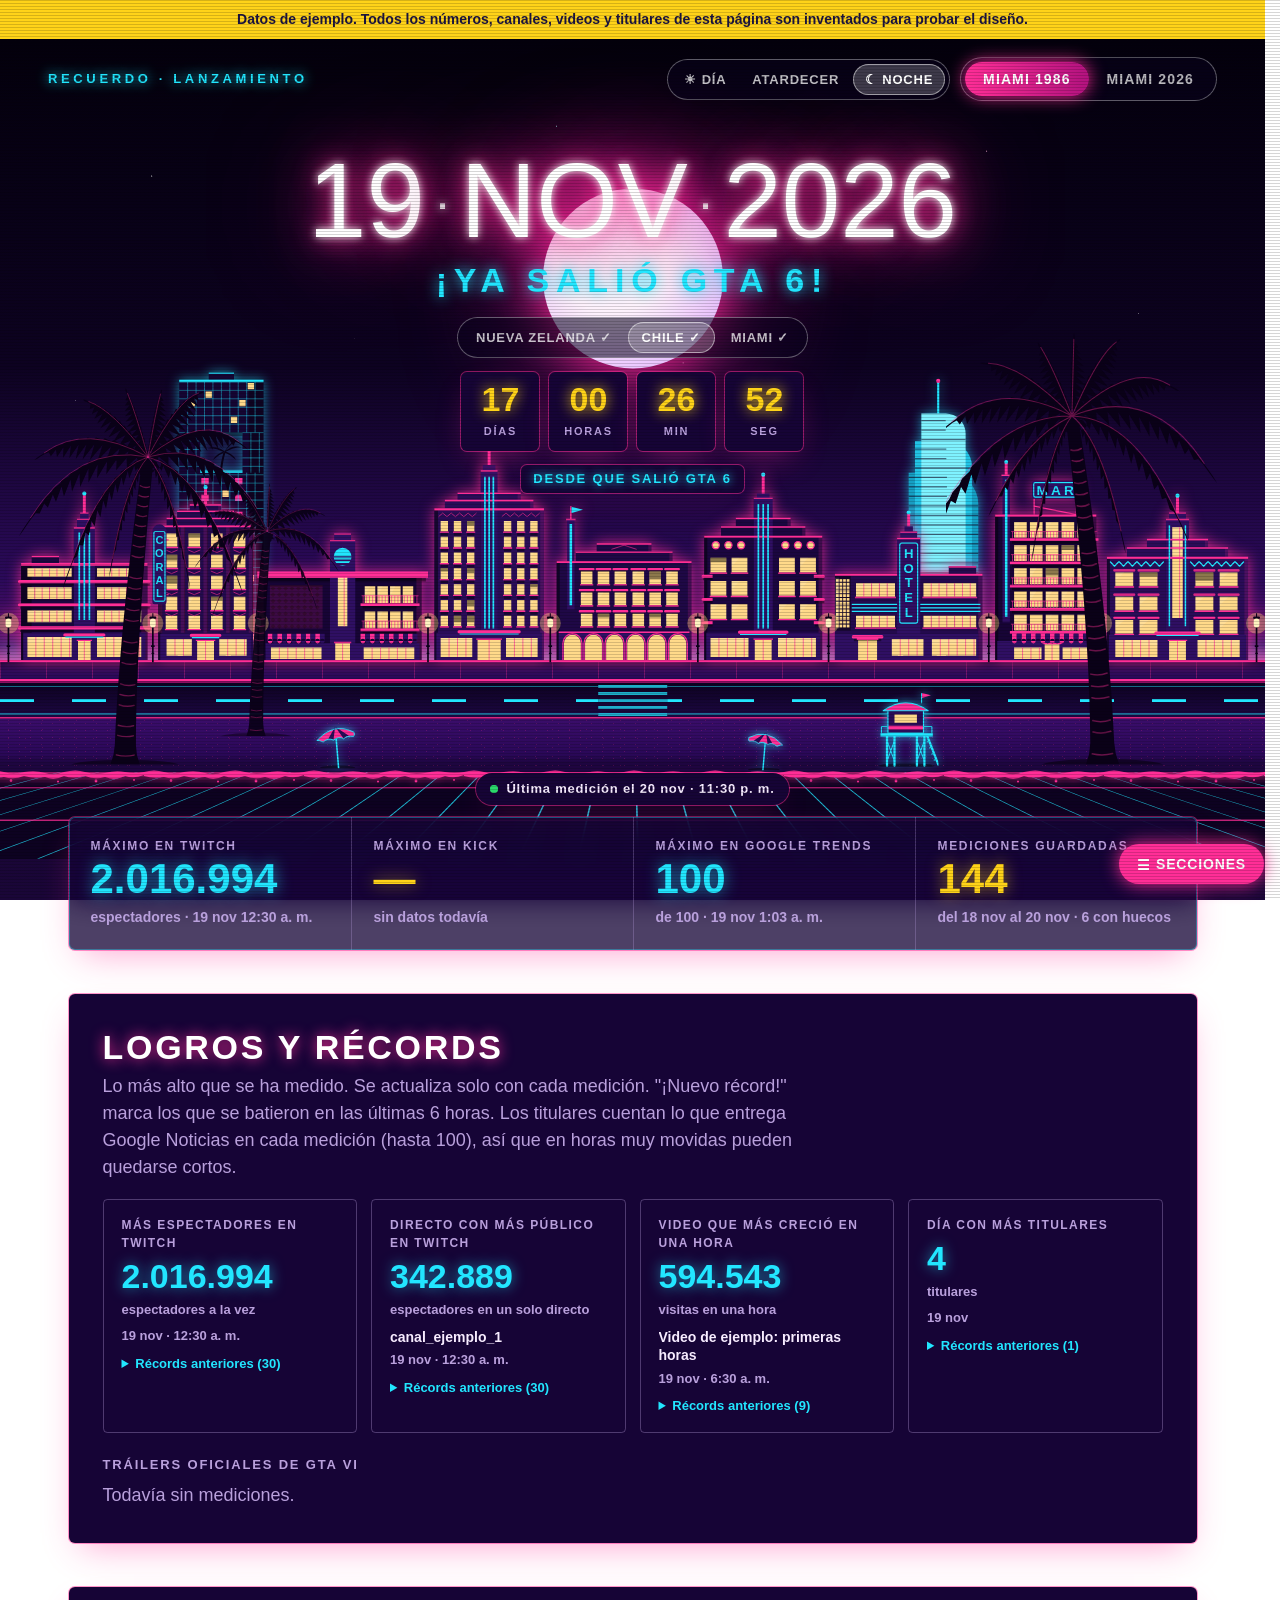
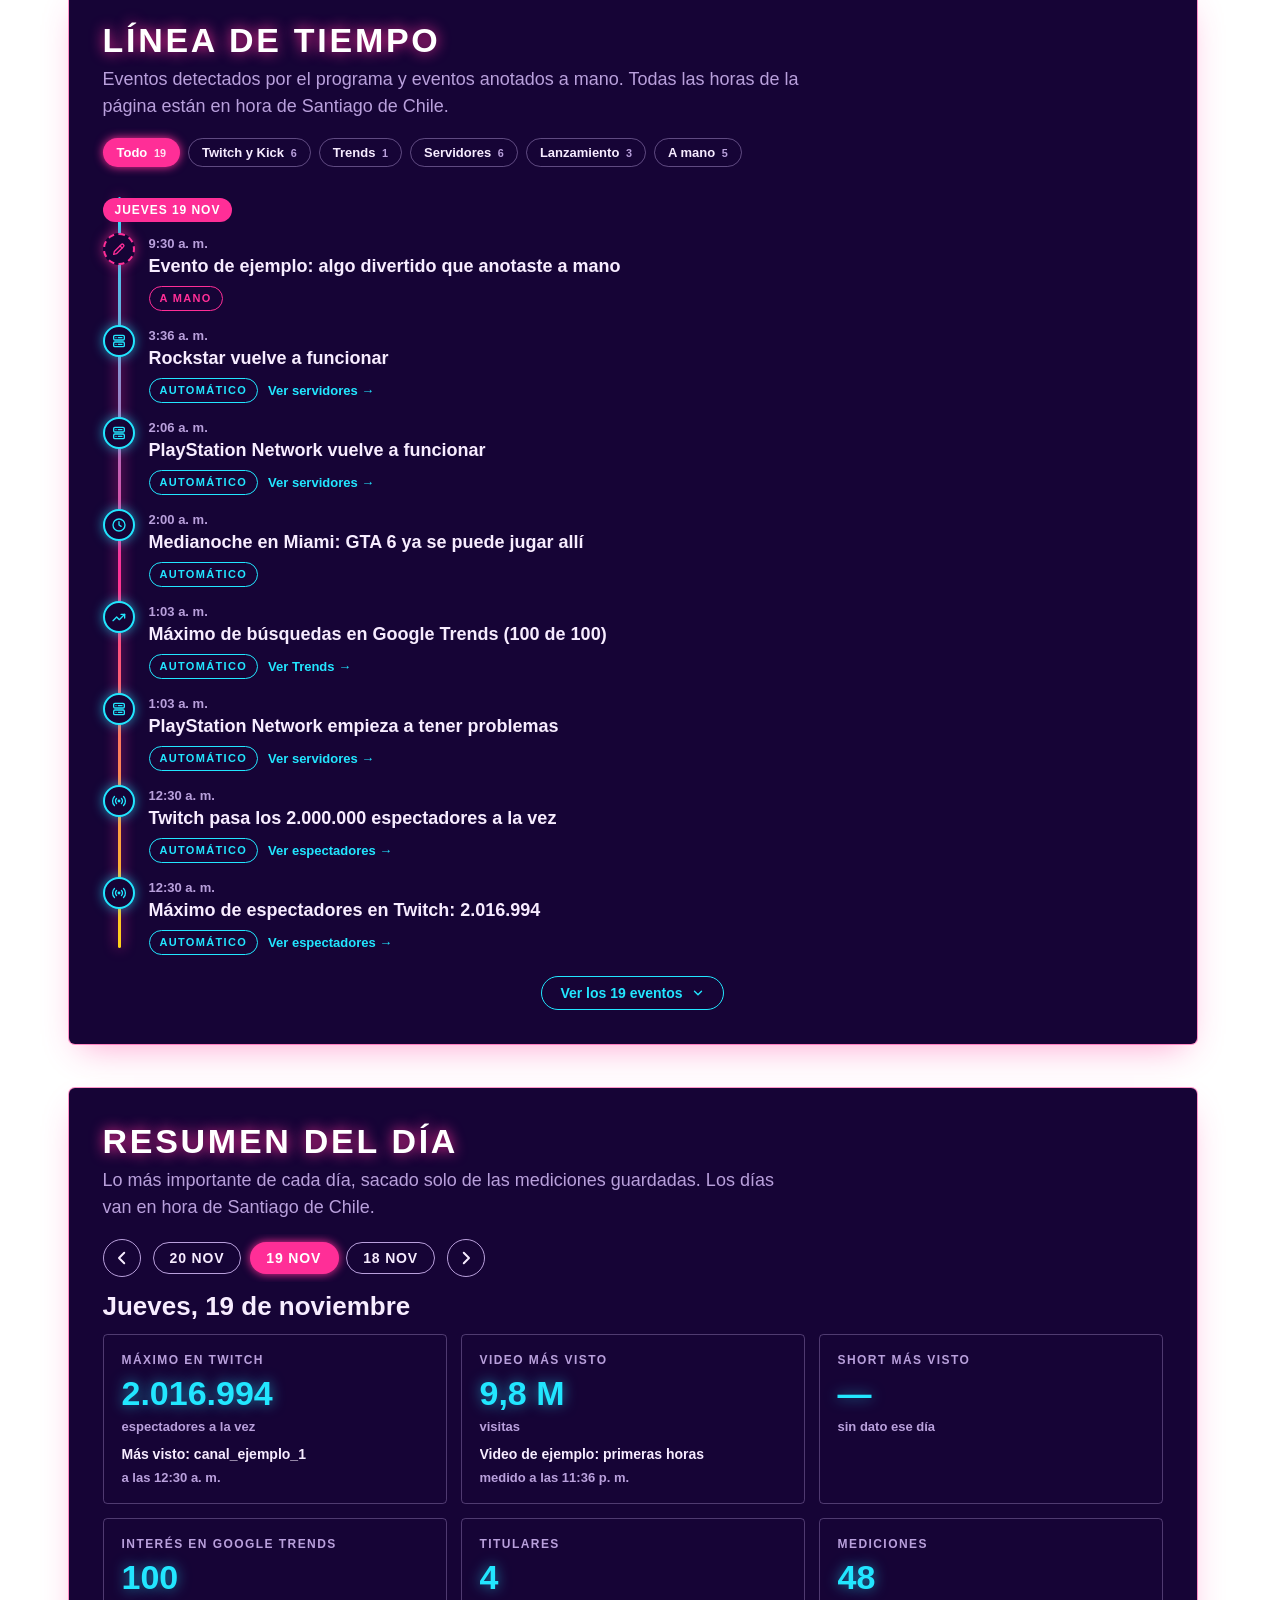
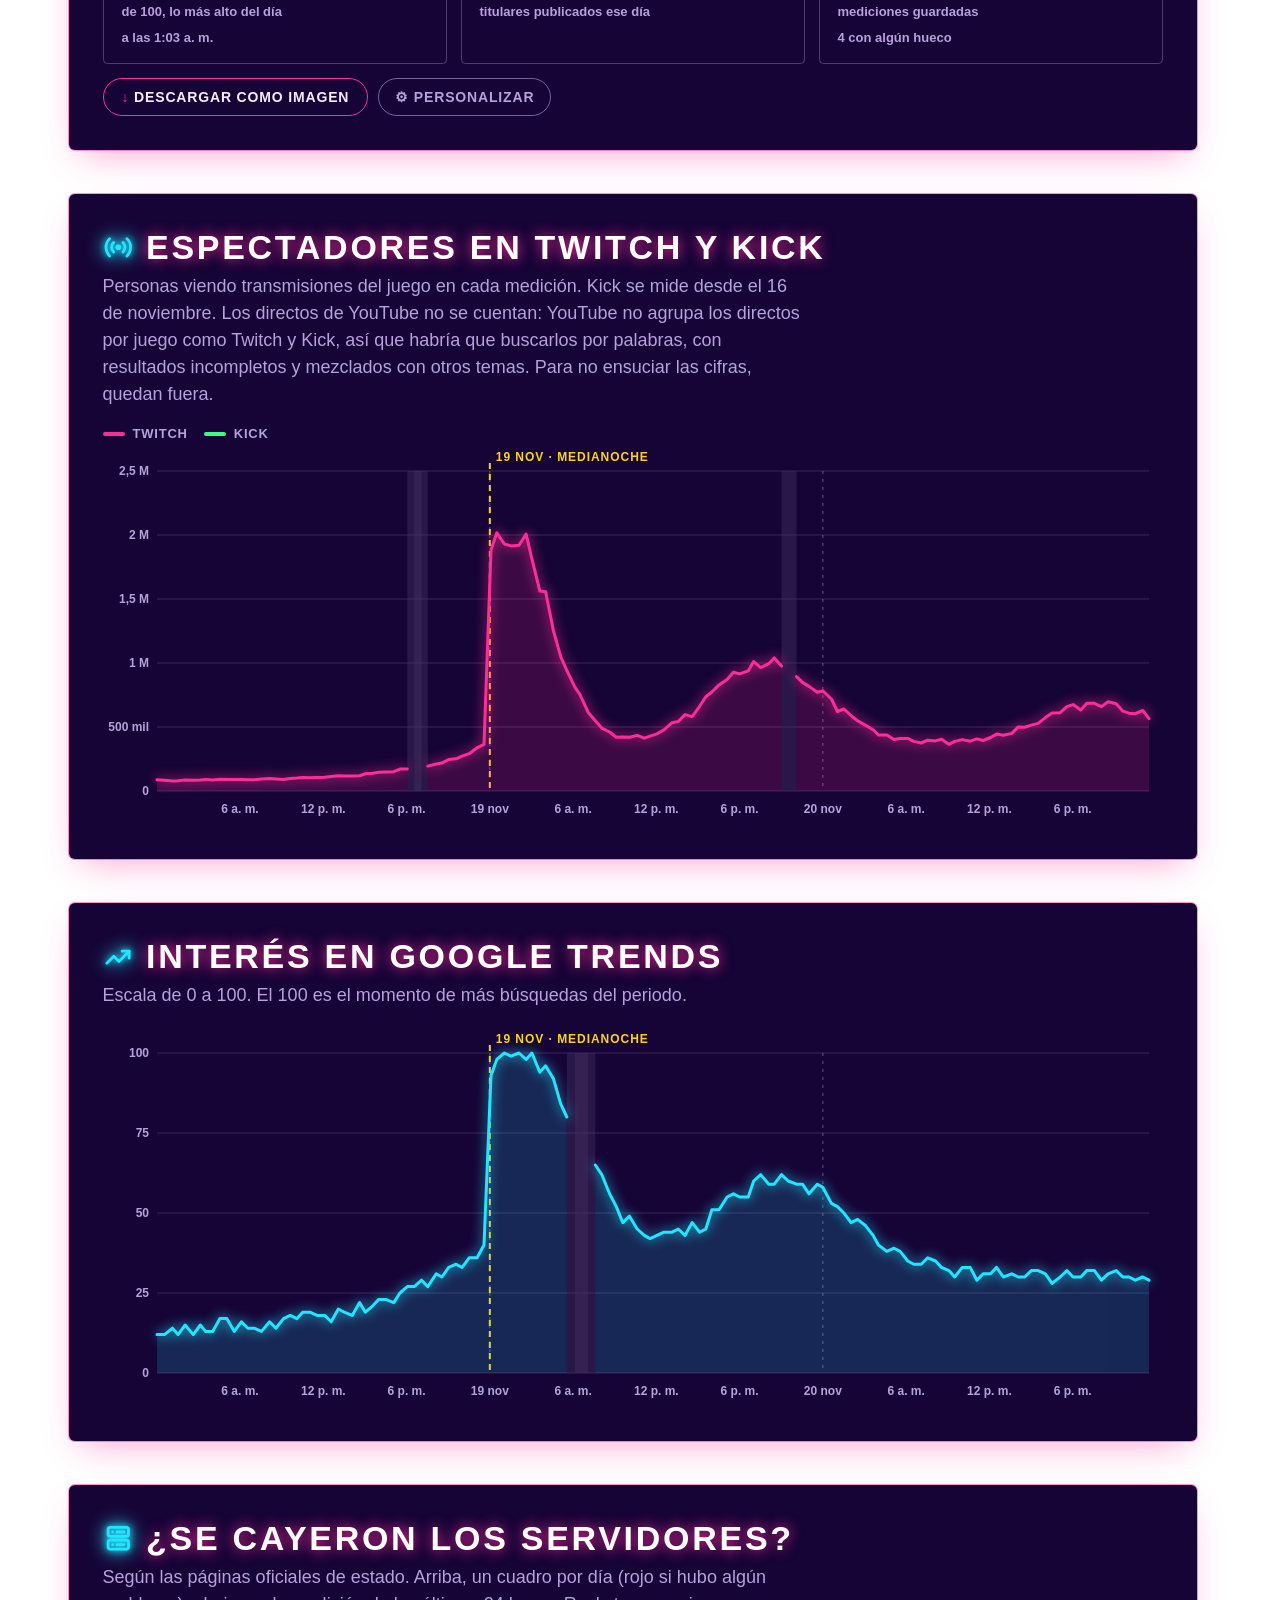
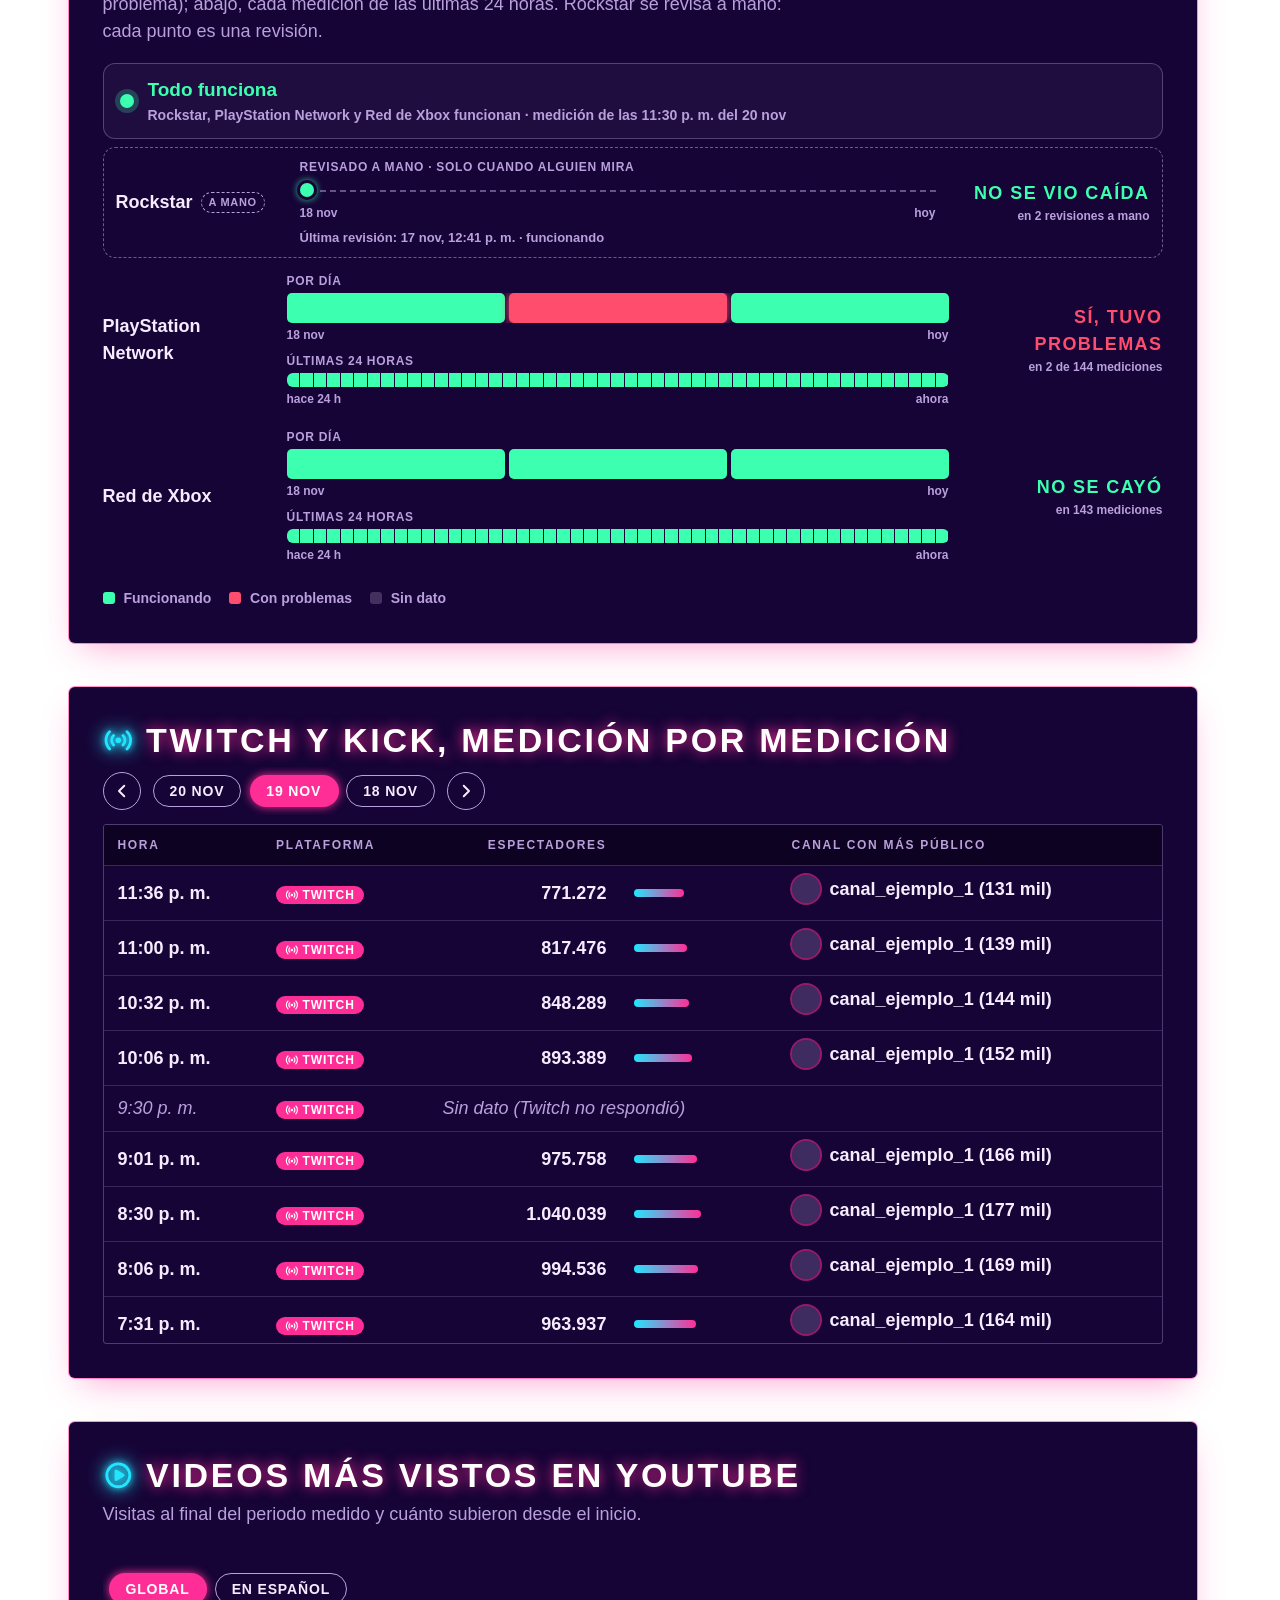
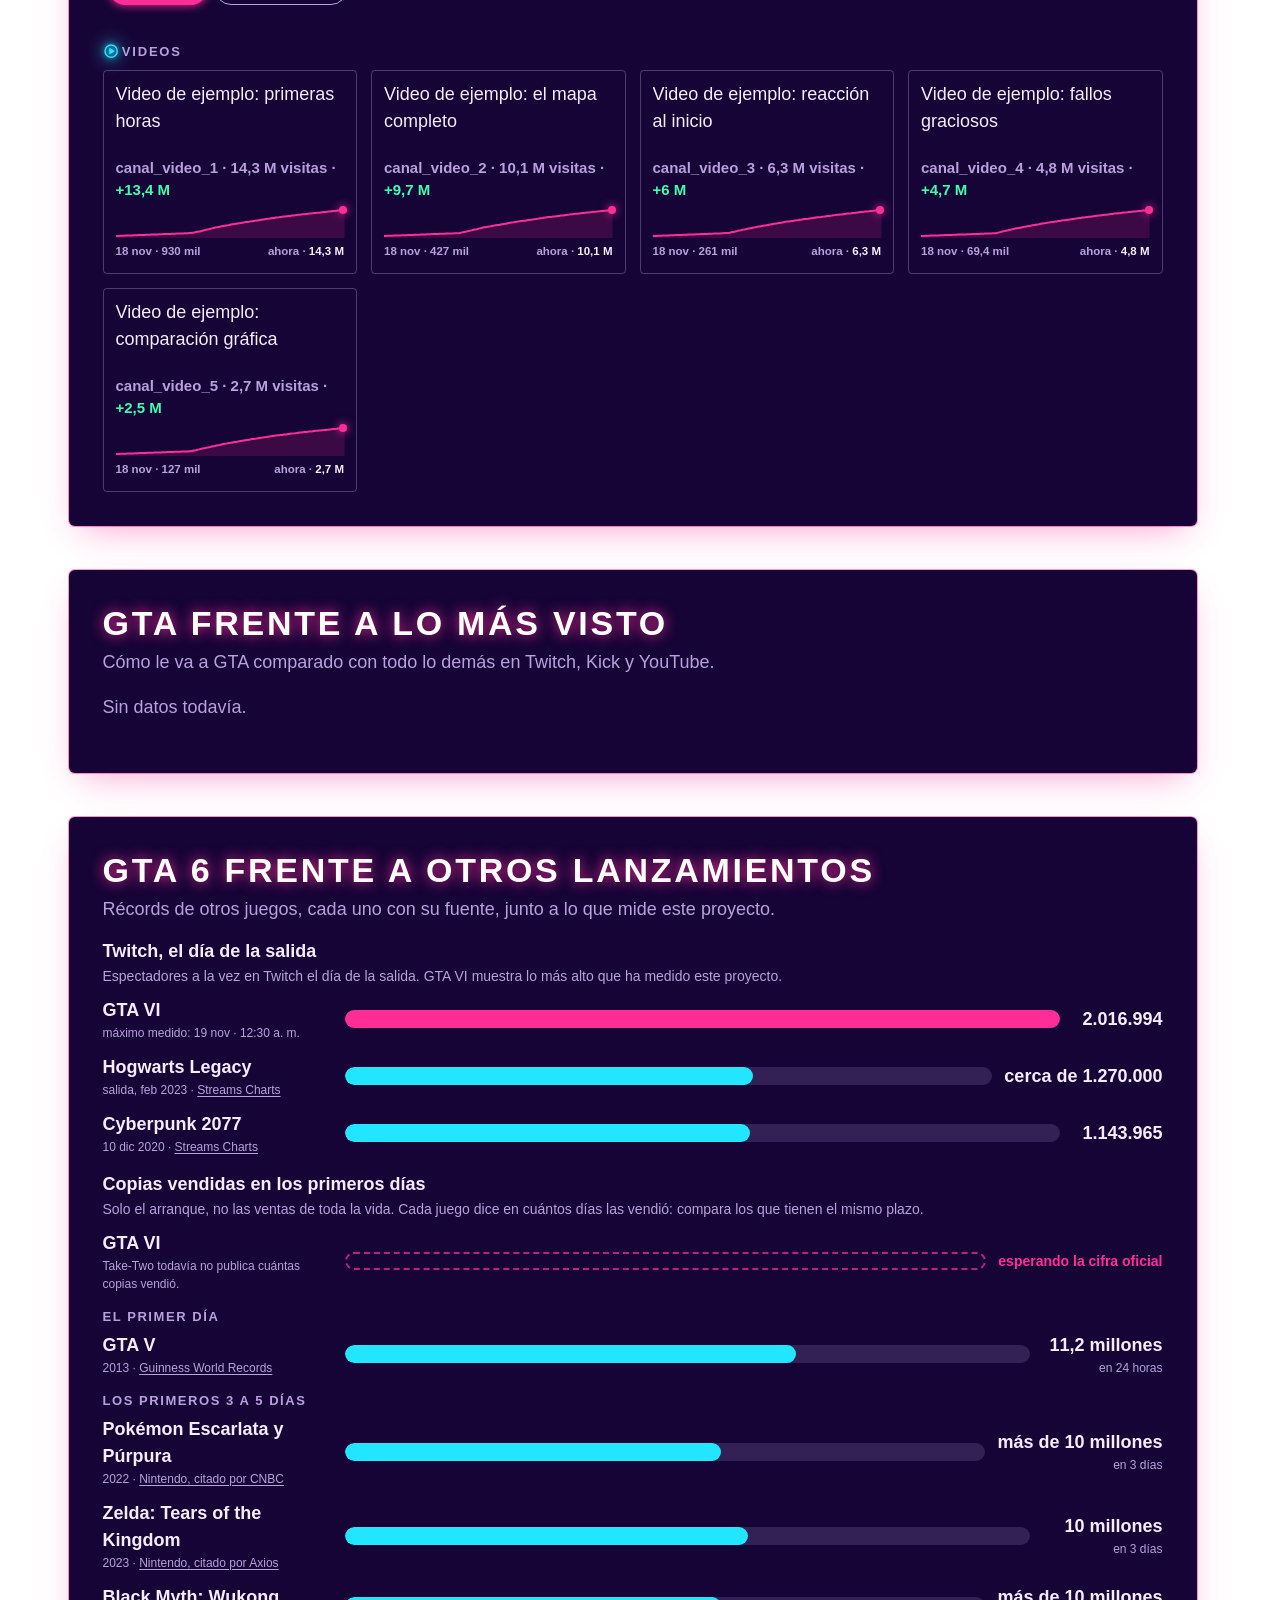
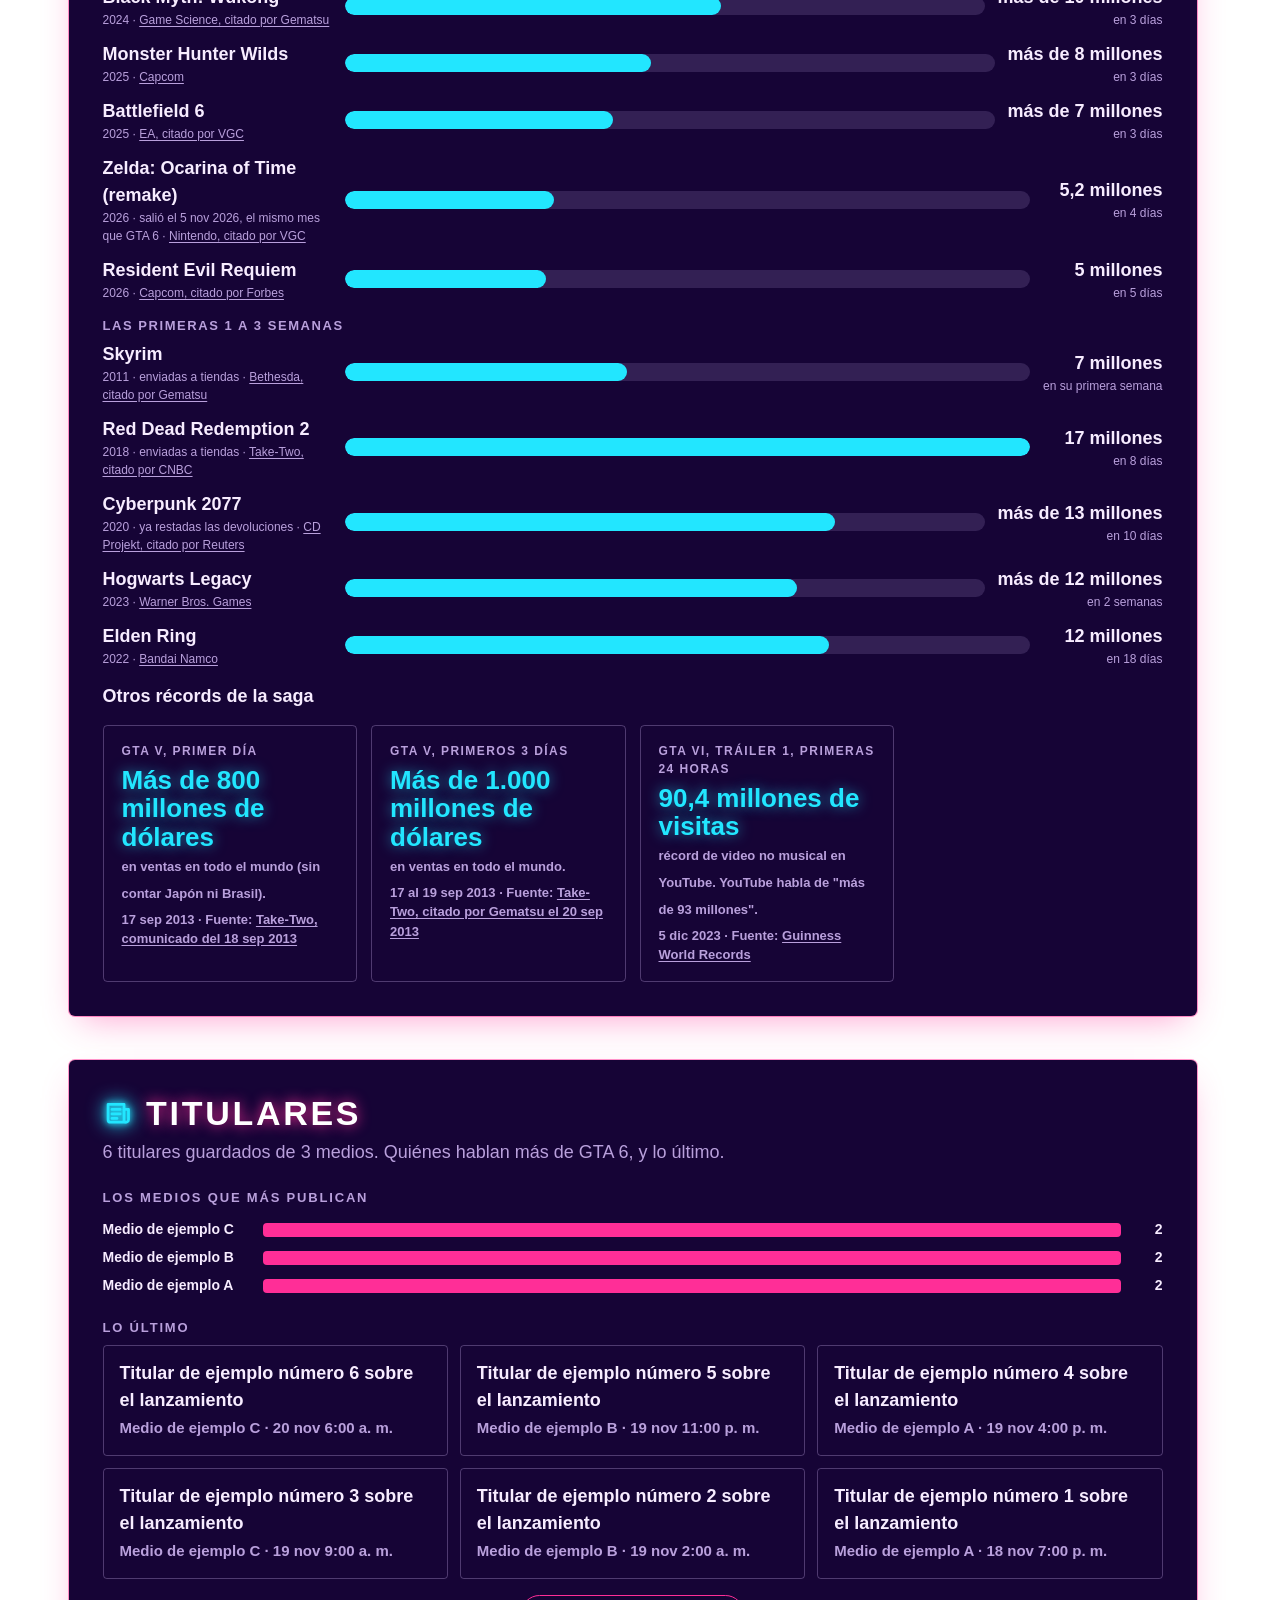
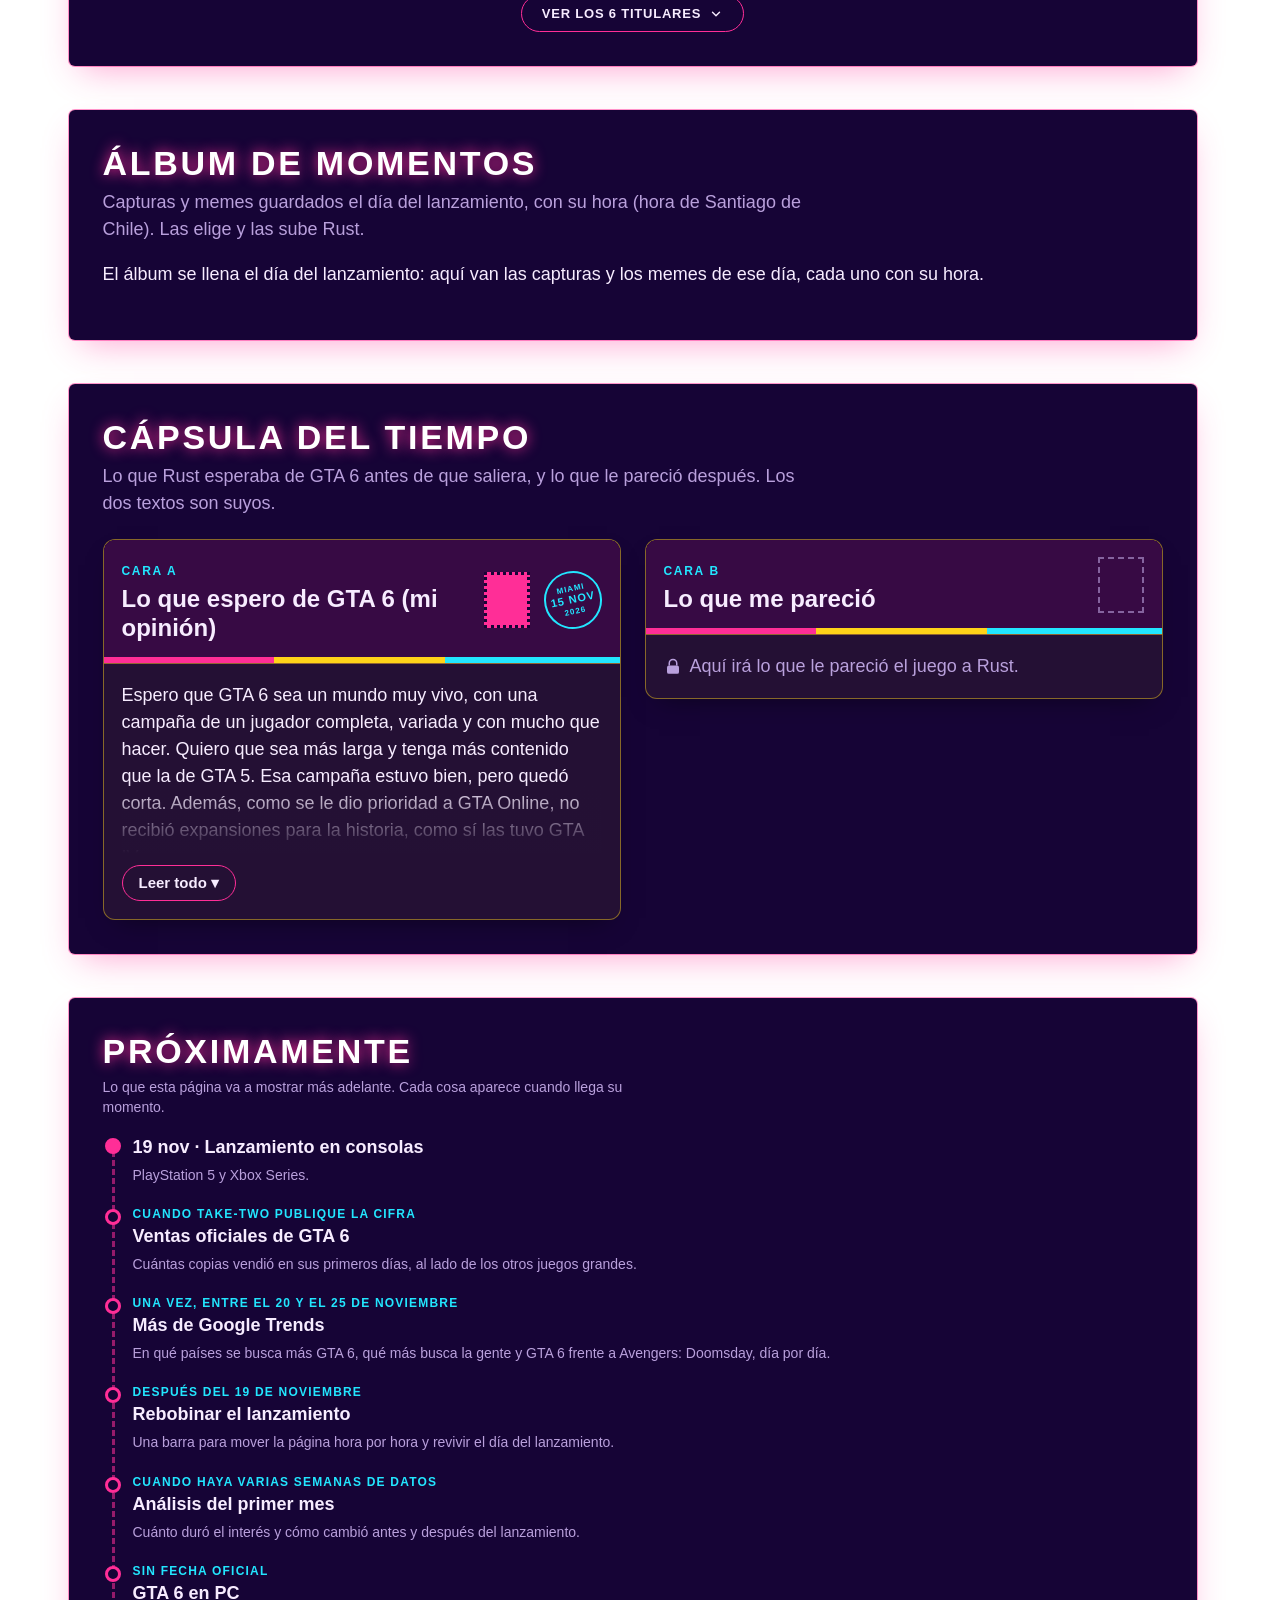
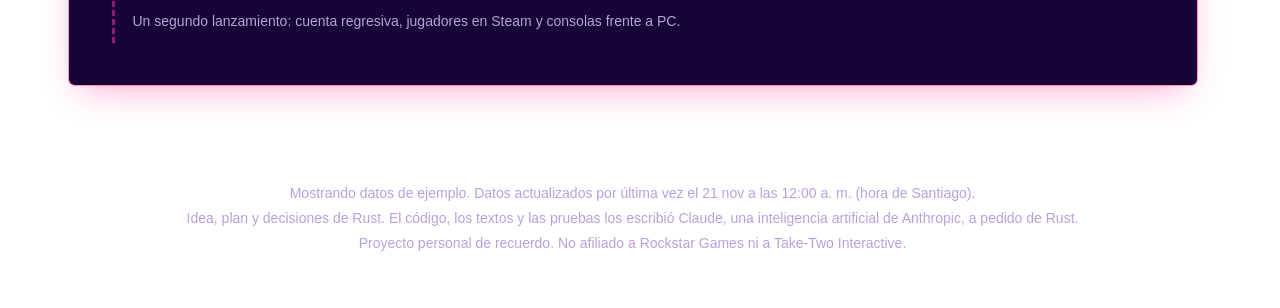
==== commit 0667b060: "10.4: selector de videos para el visitante en la página (rama aparte) Qué: en "Videos más vistos en " ====
--- a/web/index.html
+++ b/web/index.html
@@ -284,6 +284,7 @@
 <script src="capsula.js"></script>
 <script src="lanzamientos.js"></script>
 <script src="animaciones.js"></script>
+<script src="filtro-videos.js"></script>
 <script src="app.js"></script>
 </body>
 </html>
--- a/web/estilos.css
+++ b/web/estilos.css
@@ -1286,3 +1286,30 @@
     box-shadow: 0 0 0 1px var(--a1), 0 0 18px color-mix(in srgb, var(--a1) 60%, transparent);
   }
 }
+
+/* ---------- Selector de videos del visitante (Fase 10, tarea 10.4; forma "Botón con panel",
+   elegida por Bruno el 2026-11-18). Lo arma web/filtro-videos.js. ---------- */
+.fv { margin: 0 0 6px; }
+.fv-boton { cursor: pointer; display: inline-flex; flex-wrap: wrap; gap: 6px; align-items: center; max-width: 100%; padding: 8px 16px; border-radius: 999px;
+  border: 1px solid color-mix(in srgb, var(--tenue) 60%, transparent); background: none; color: var(--tenue); font: 700 14px var(--f-texto); text-align: left; }
+.fv-boton b { color: var(--texto); }
+.fv-boton:hover, .fv-boton[aria-expanded="true"] { border-color: var(--a1); color: var(--texto); }
+.fv-boton:focus-visible, .fv-panel button:focus-visible { outline: 2px solid var(--a2); outline-offset: 2px; }
+.fv-aviso { margin: 8px 0 0; color: var(--mal); font: 600 14px var(--f-texto); }
+.fv-panel { margin-top: 10px; padding: 16px; border-radius: 18px; border: 1px solid color-mix(in srgb, var(--tenue) 35%, transparent);
+  background: color-mix(in srgb, var(--panel) 92%, transparent); display: grid; grid-template-columns: minmax(0, 1.3fr) minmax(0, 1fr); gap: 18px; }
+.fv-panel[hidden] { display: none; }
+.fv-panel fieldset { border: 0; margin: 0; padding: 0; min-width: 0; }
+.fv-panel legend { margin: 0 0 8px; padding: 0; font: 700 12px var(--f-texto); letter-spacing: .14em; text-transform: uppercase; color: var(--tenue); }
+.fv-op { display: flex; gap: 10px; align-items: flex-start; padding: 8px 10px; border-radius: 12px; cursor: pointer; color: var(--texto); font: 700 15px var(--f-texto); }
+.fv-op input { margin-top: 4px; accent-color: var(--a1); }
+.fv-op small { display: block; color: var(--tenue); font-weight: 500; font-size: 13px; }
+.fv-op:has(input:checked) { background: color-mix(in srgb, var(--a1) 16%, transparent); }
+.fv-casilla { display: flex; align-items: center; gap: 10px; padding: 6px 0; color: var(--texto); font: 600 15px var(--f-texto); cursor: pointer; }
+.fv-casilla input { accent-color: var(--a1); }
+.fv-pie { grid-column: 1 / -1; display: flex; gap: 12px; align-items: center; flex-wrap: wrap; }
+.fv-pie small { color: var(--tenue); font: 500 13px var(--f-texto); }
+.fv-aplicar { cursor: pointer; padding: 7px 16px; border-radius: 999px; border: 0; background: var(--a2); color: #04121a; font: 800 13px var(--f-texto); letter-spacing: .06em; text-transform: uppercase; }
+.fv-volver { cursor: pointer; background: none; border: 0; padding: 10px 2px; min-height: 40px; color: var(--tenue); text-decoration: underline; font: 600 13px var(--f-texto); }
+.fv-aplicar:active, .fv-boton:active { transform: scale(.97); }
+@media (max-width: 640px) { .fv-panel { grid-template-columns: 1fr; padding: 14px; } }
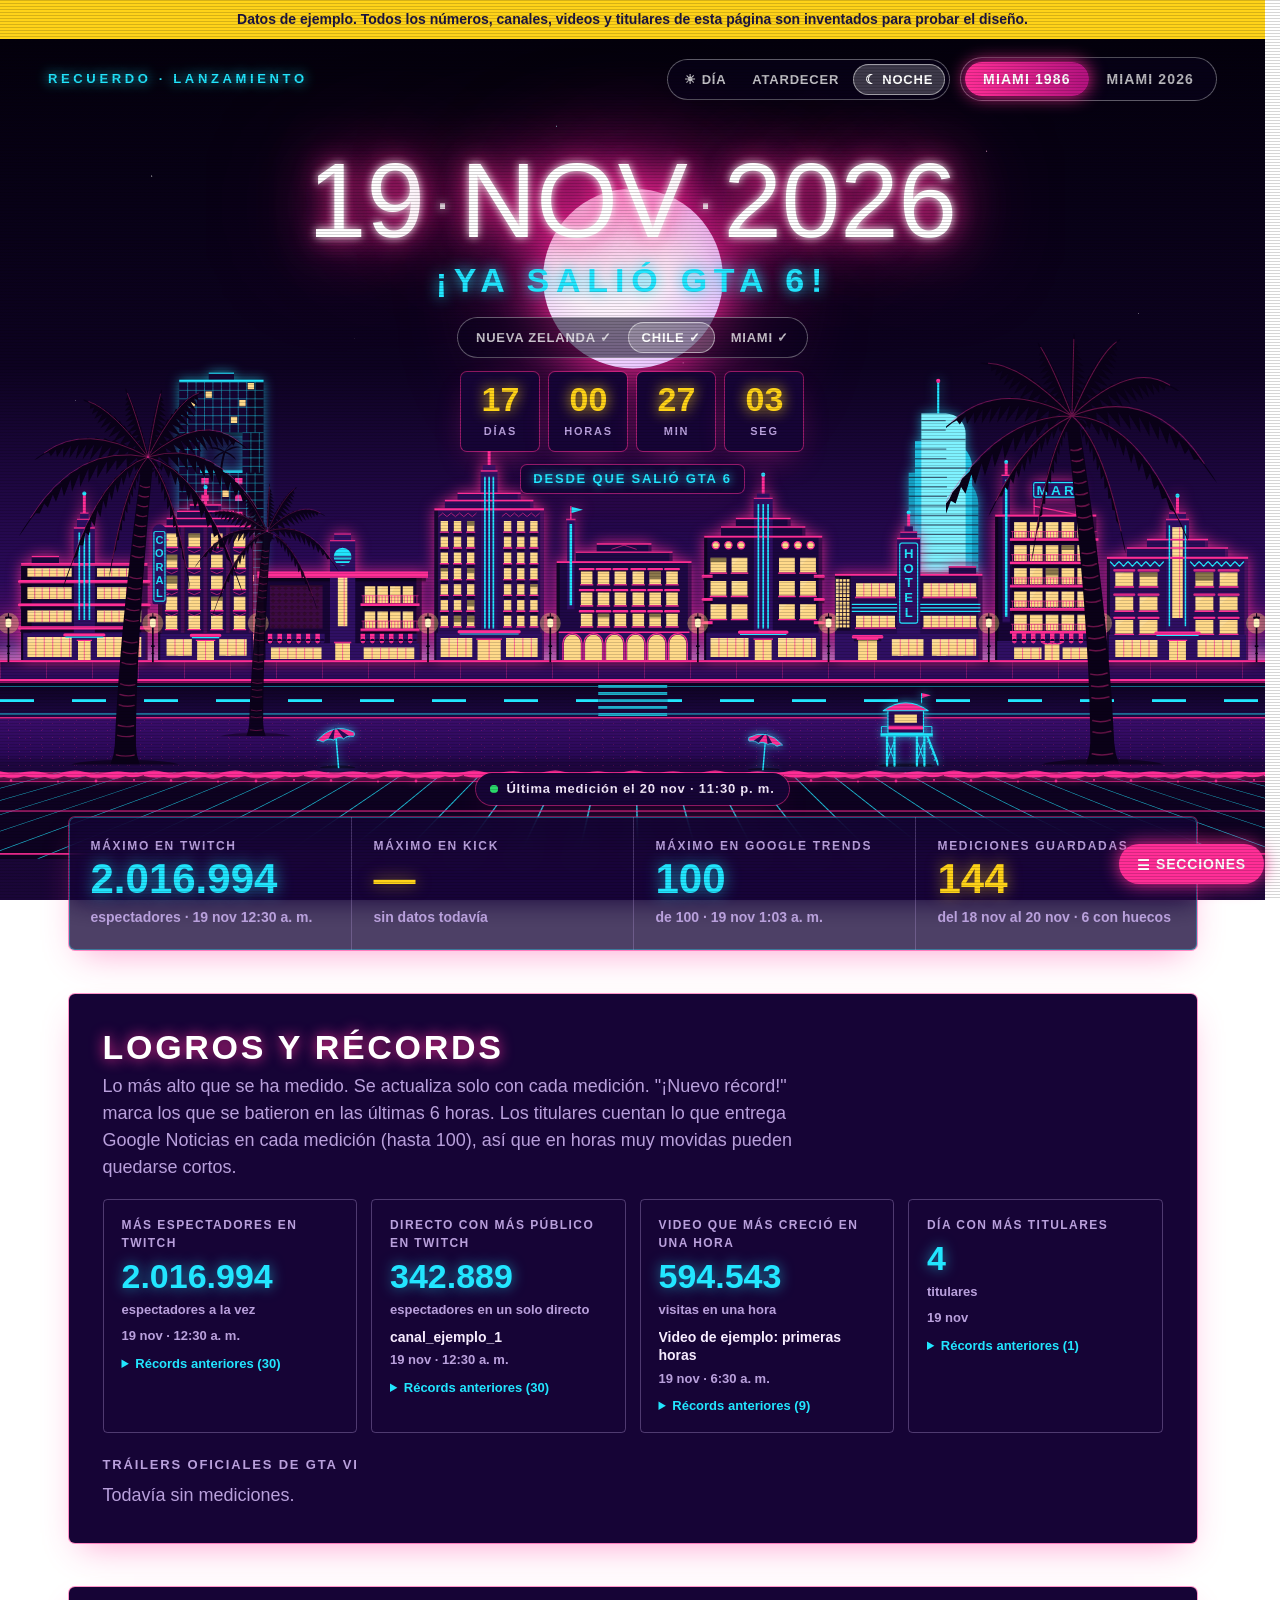
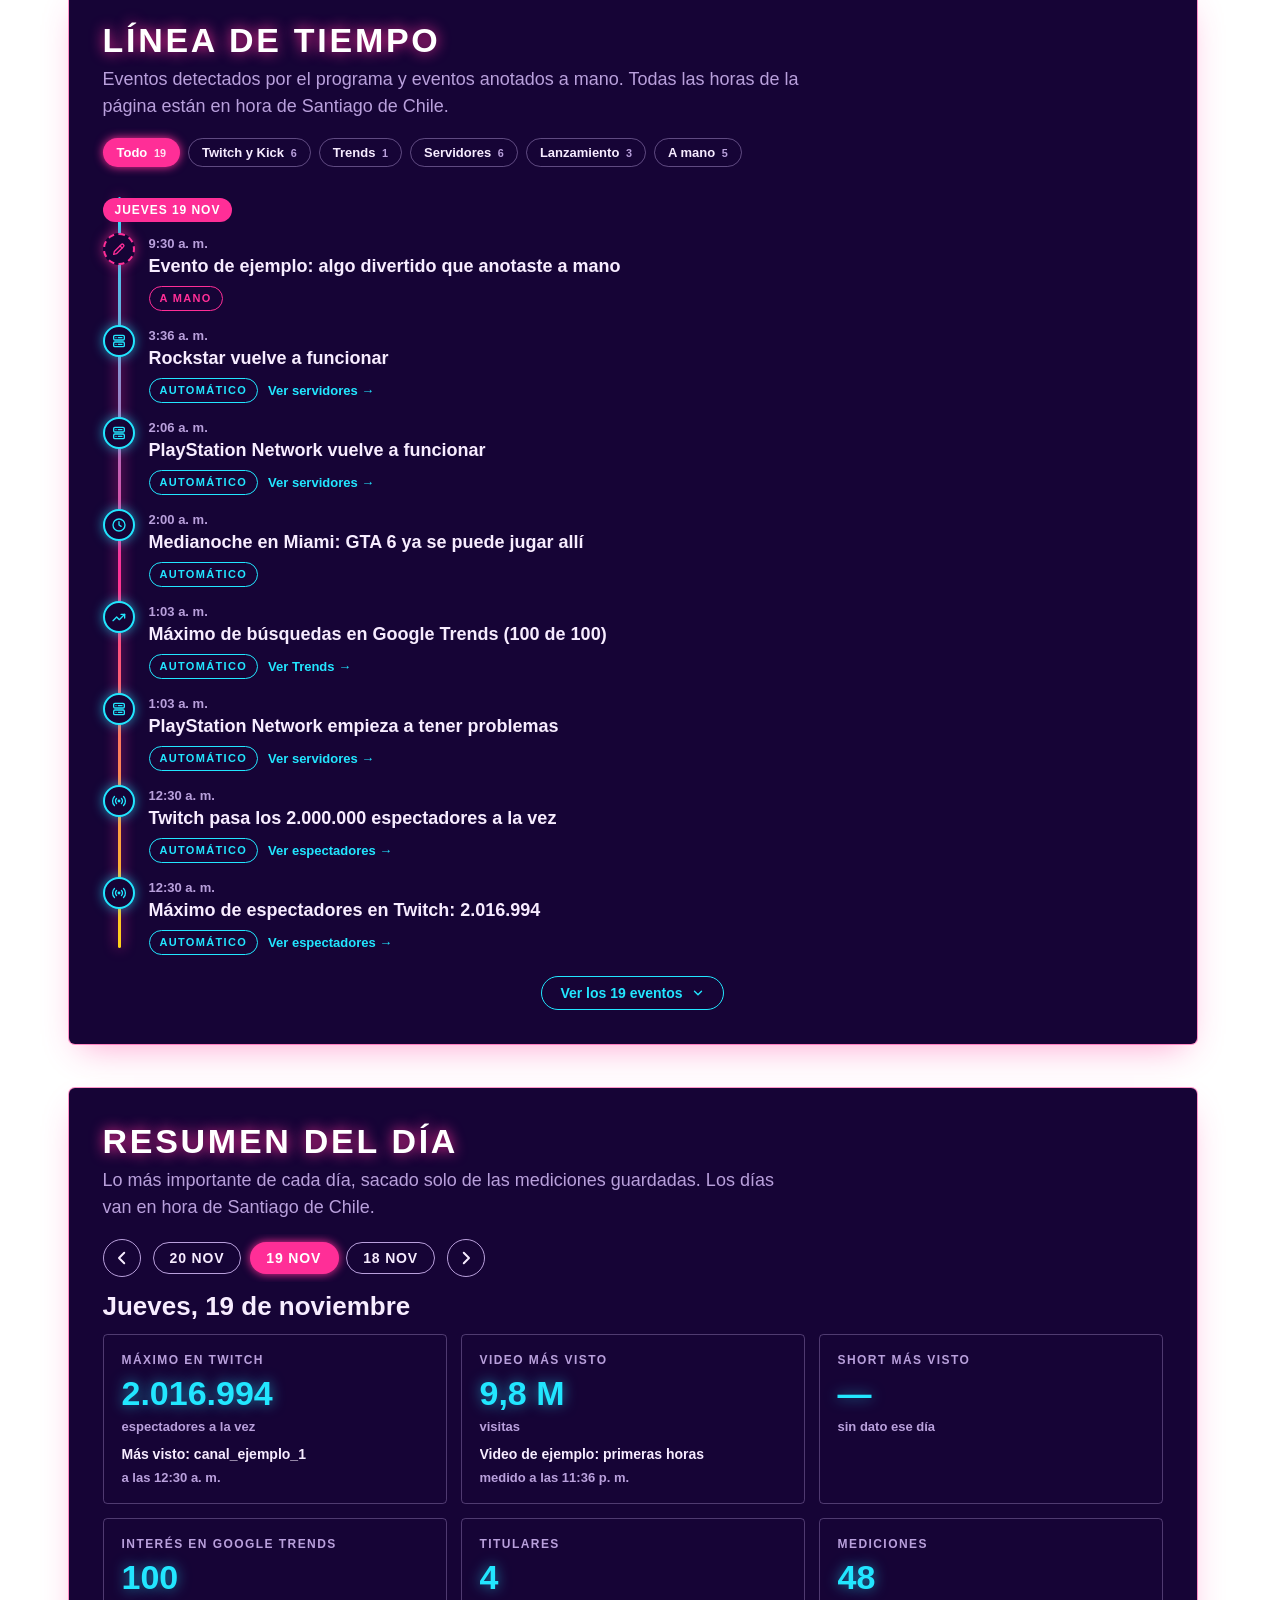
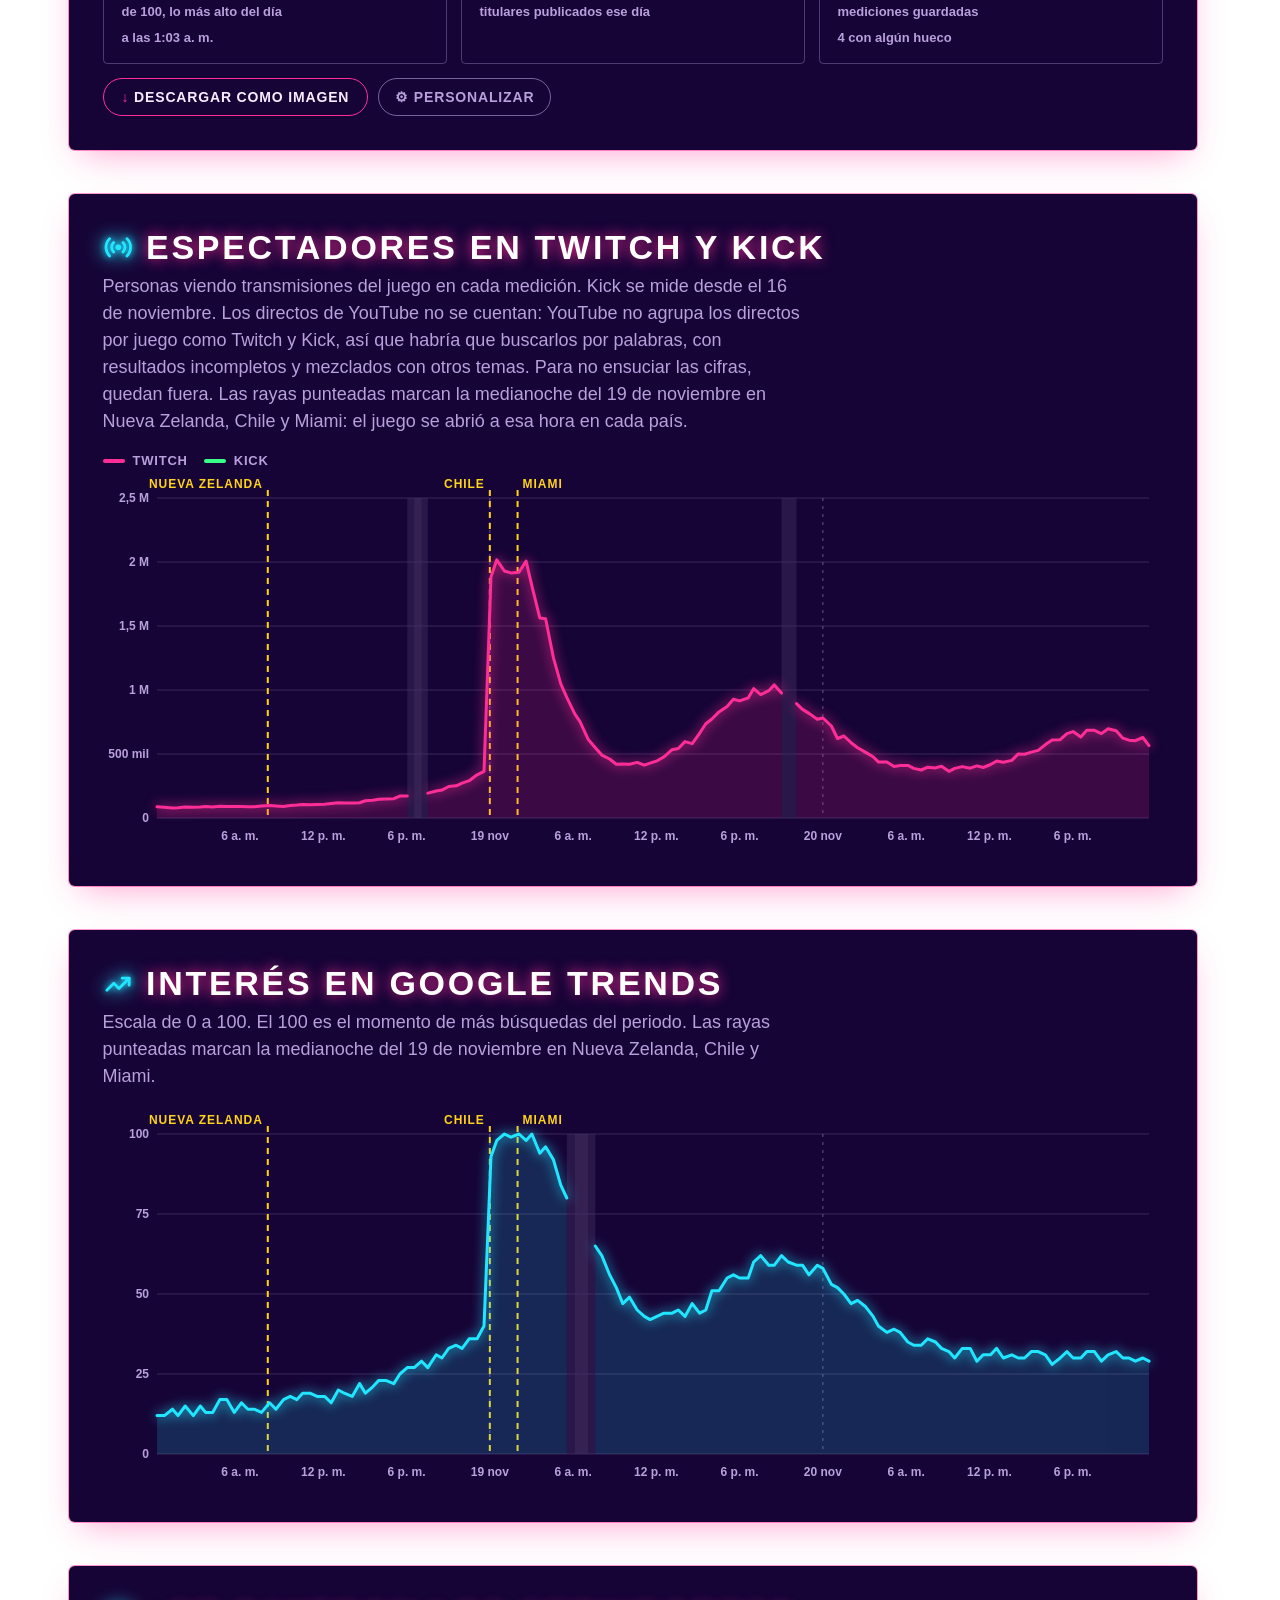
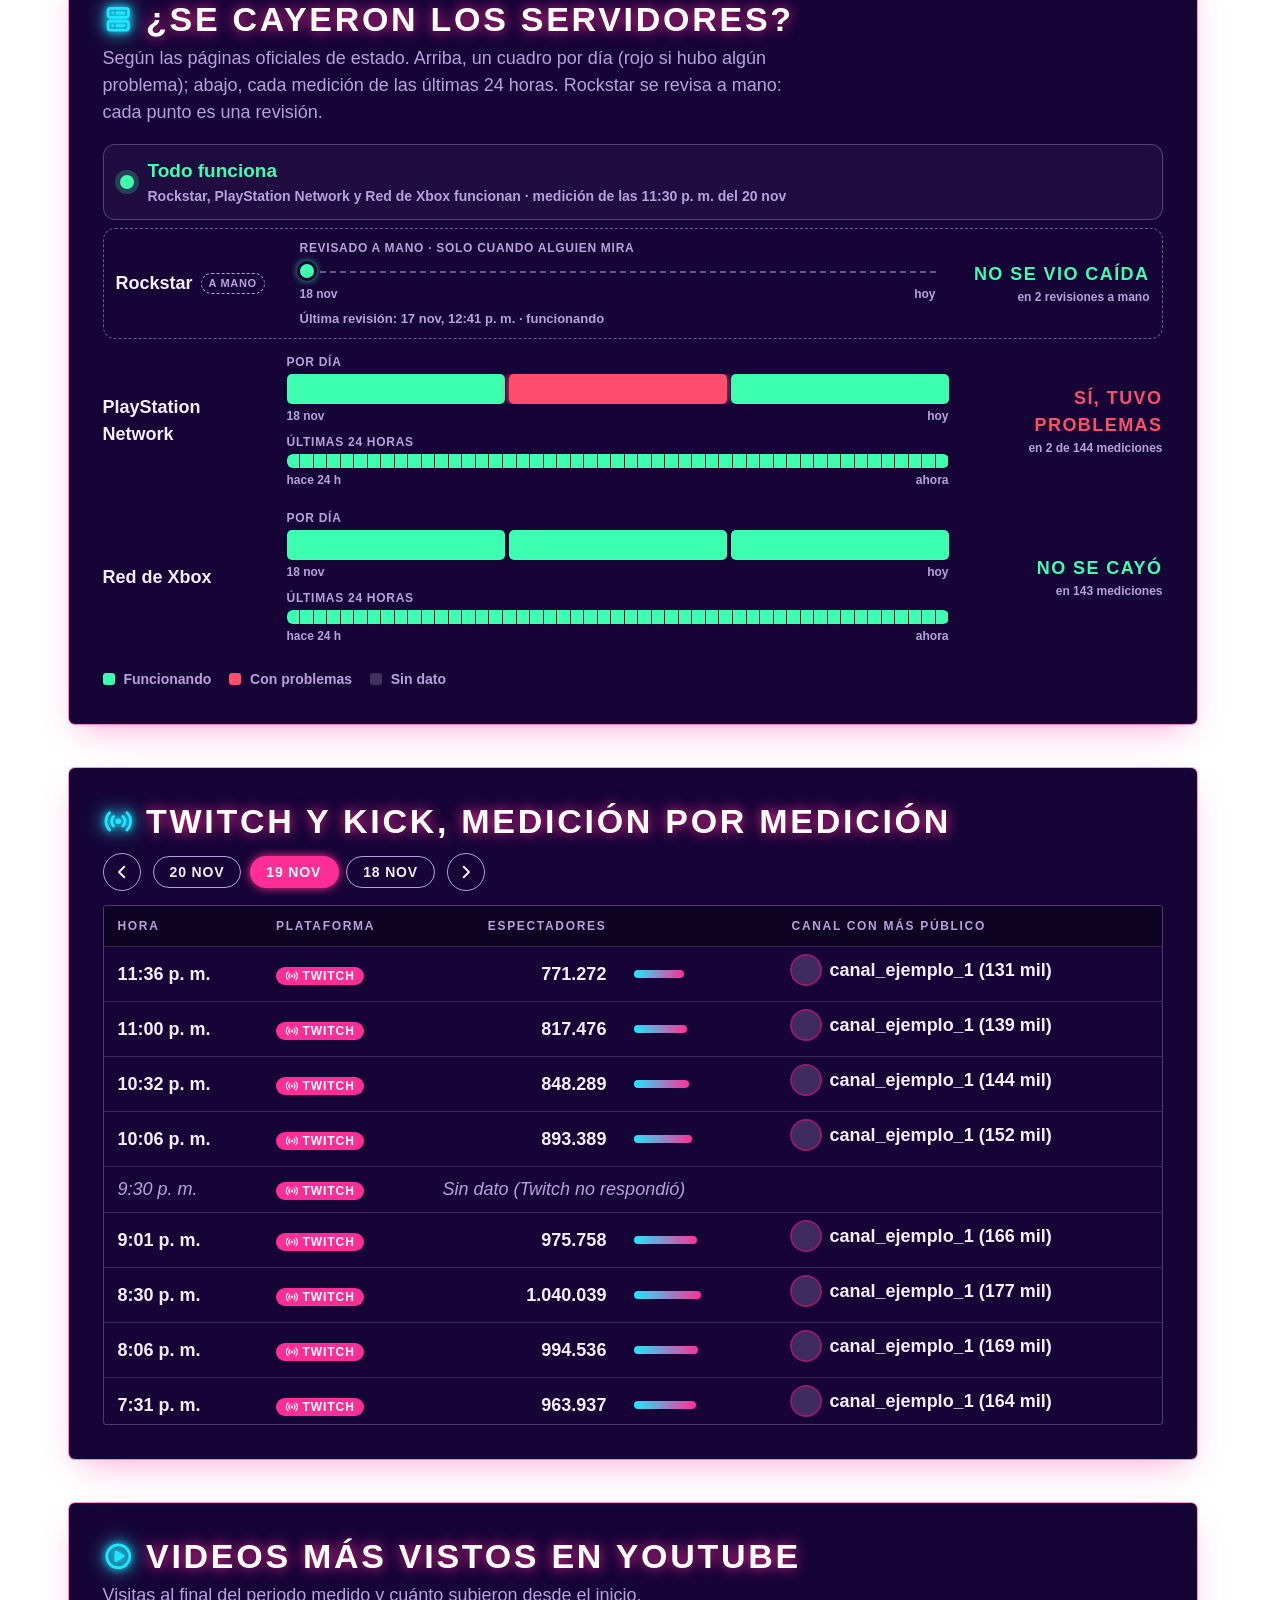
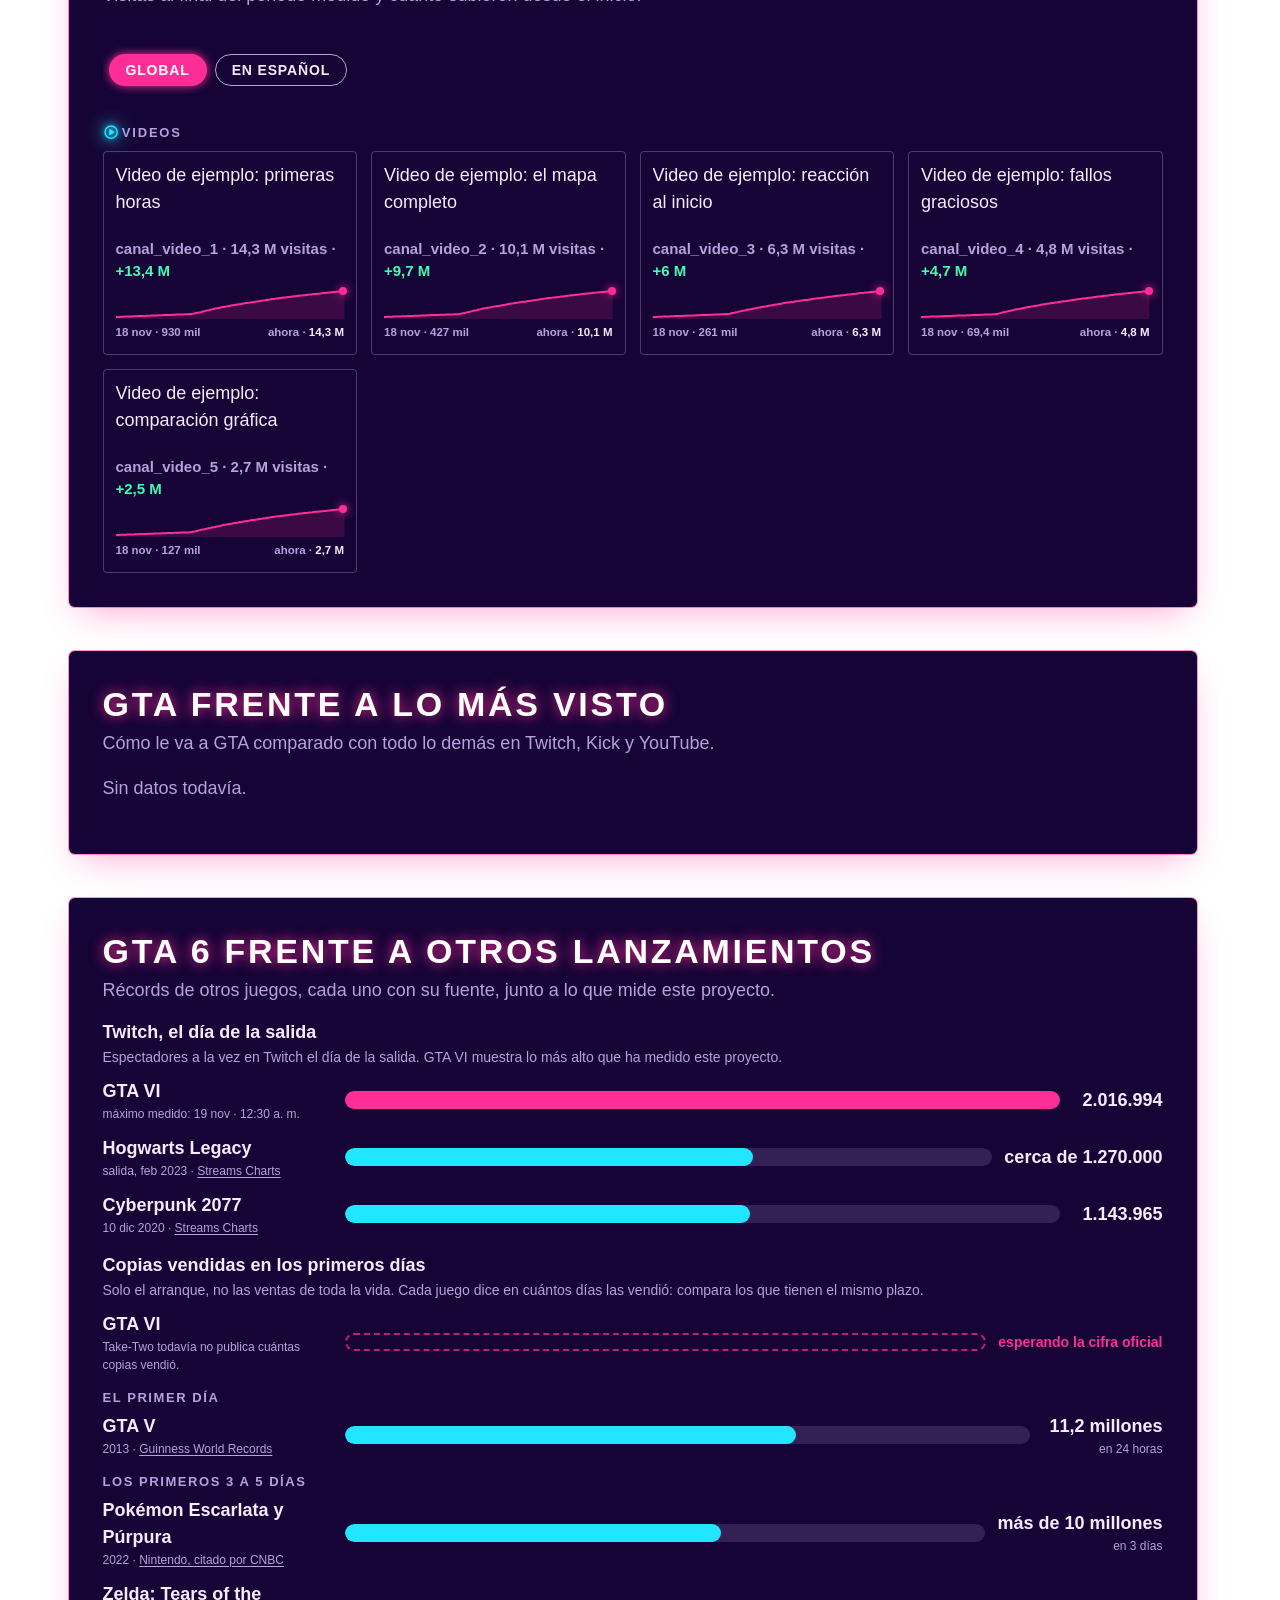
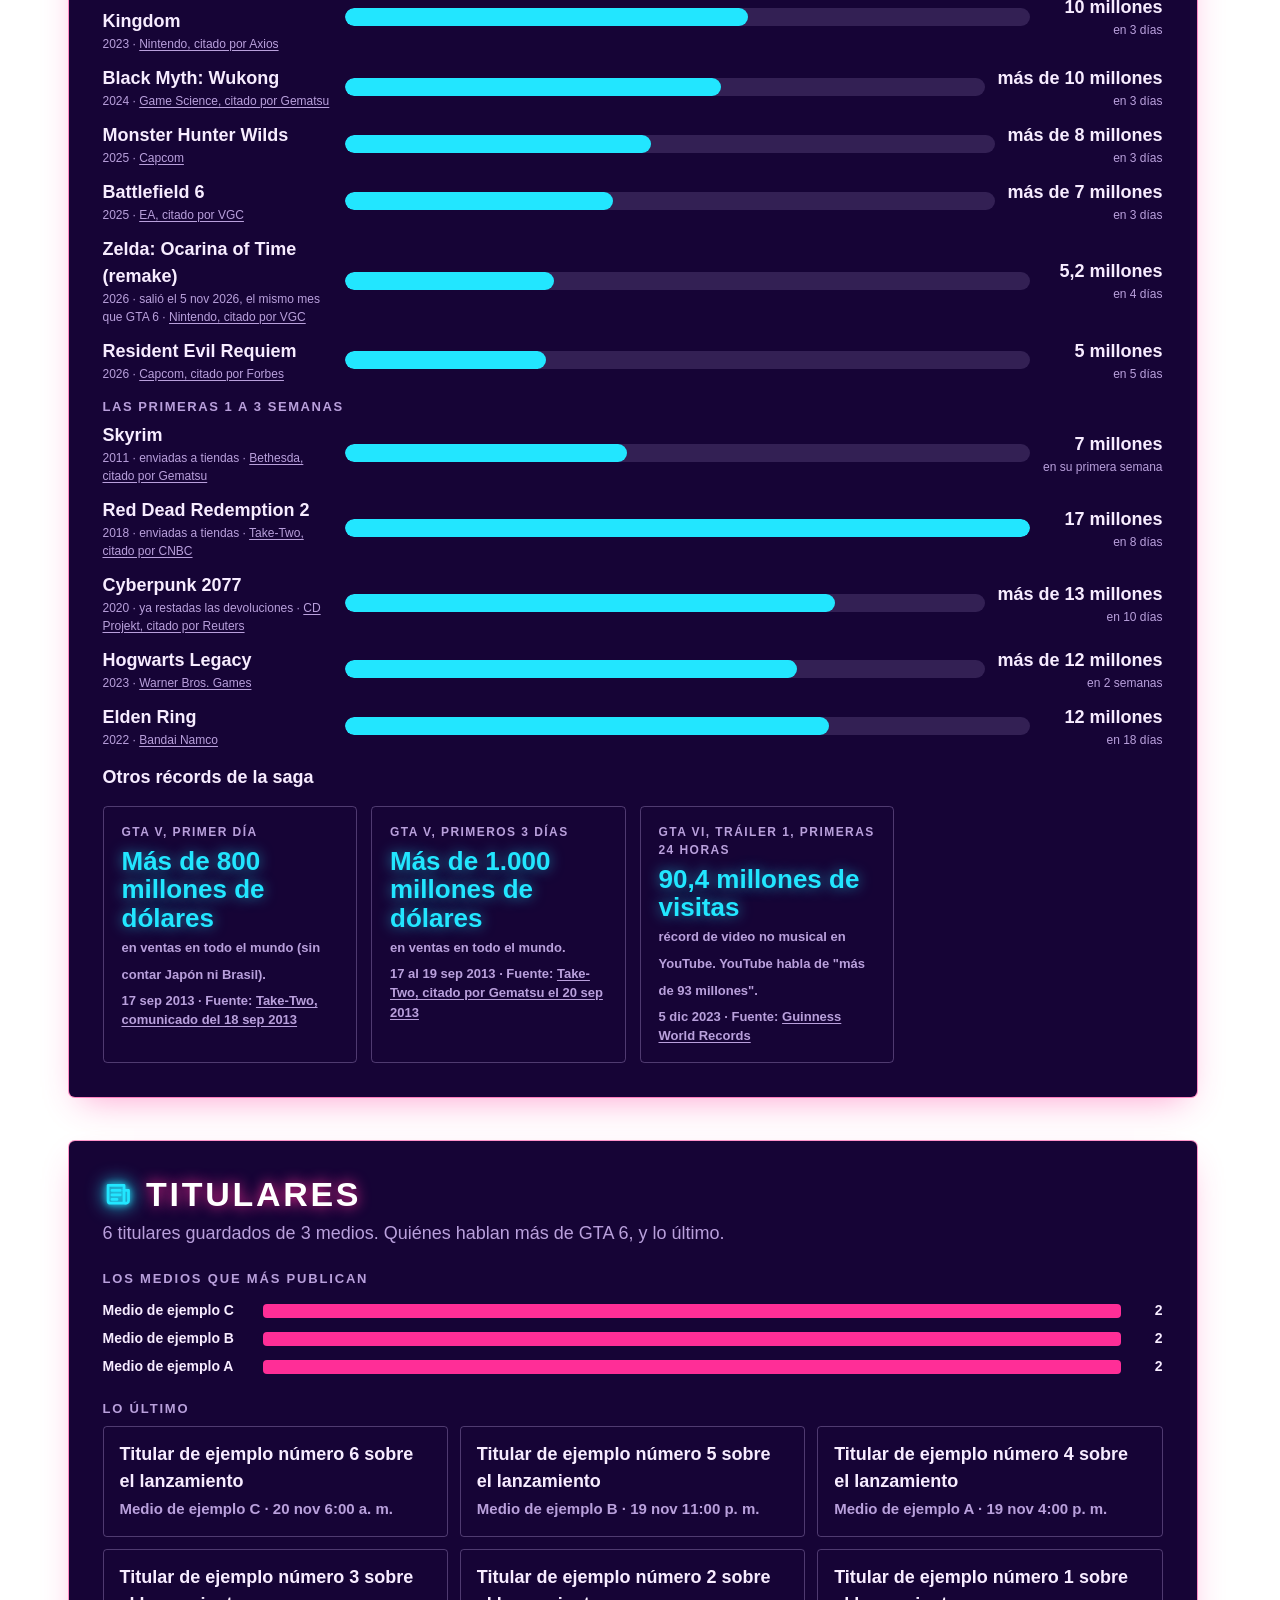
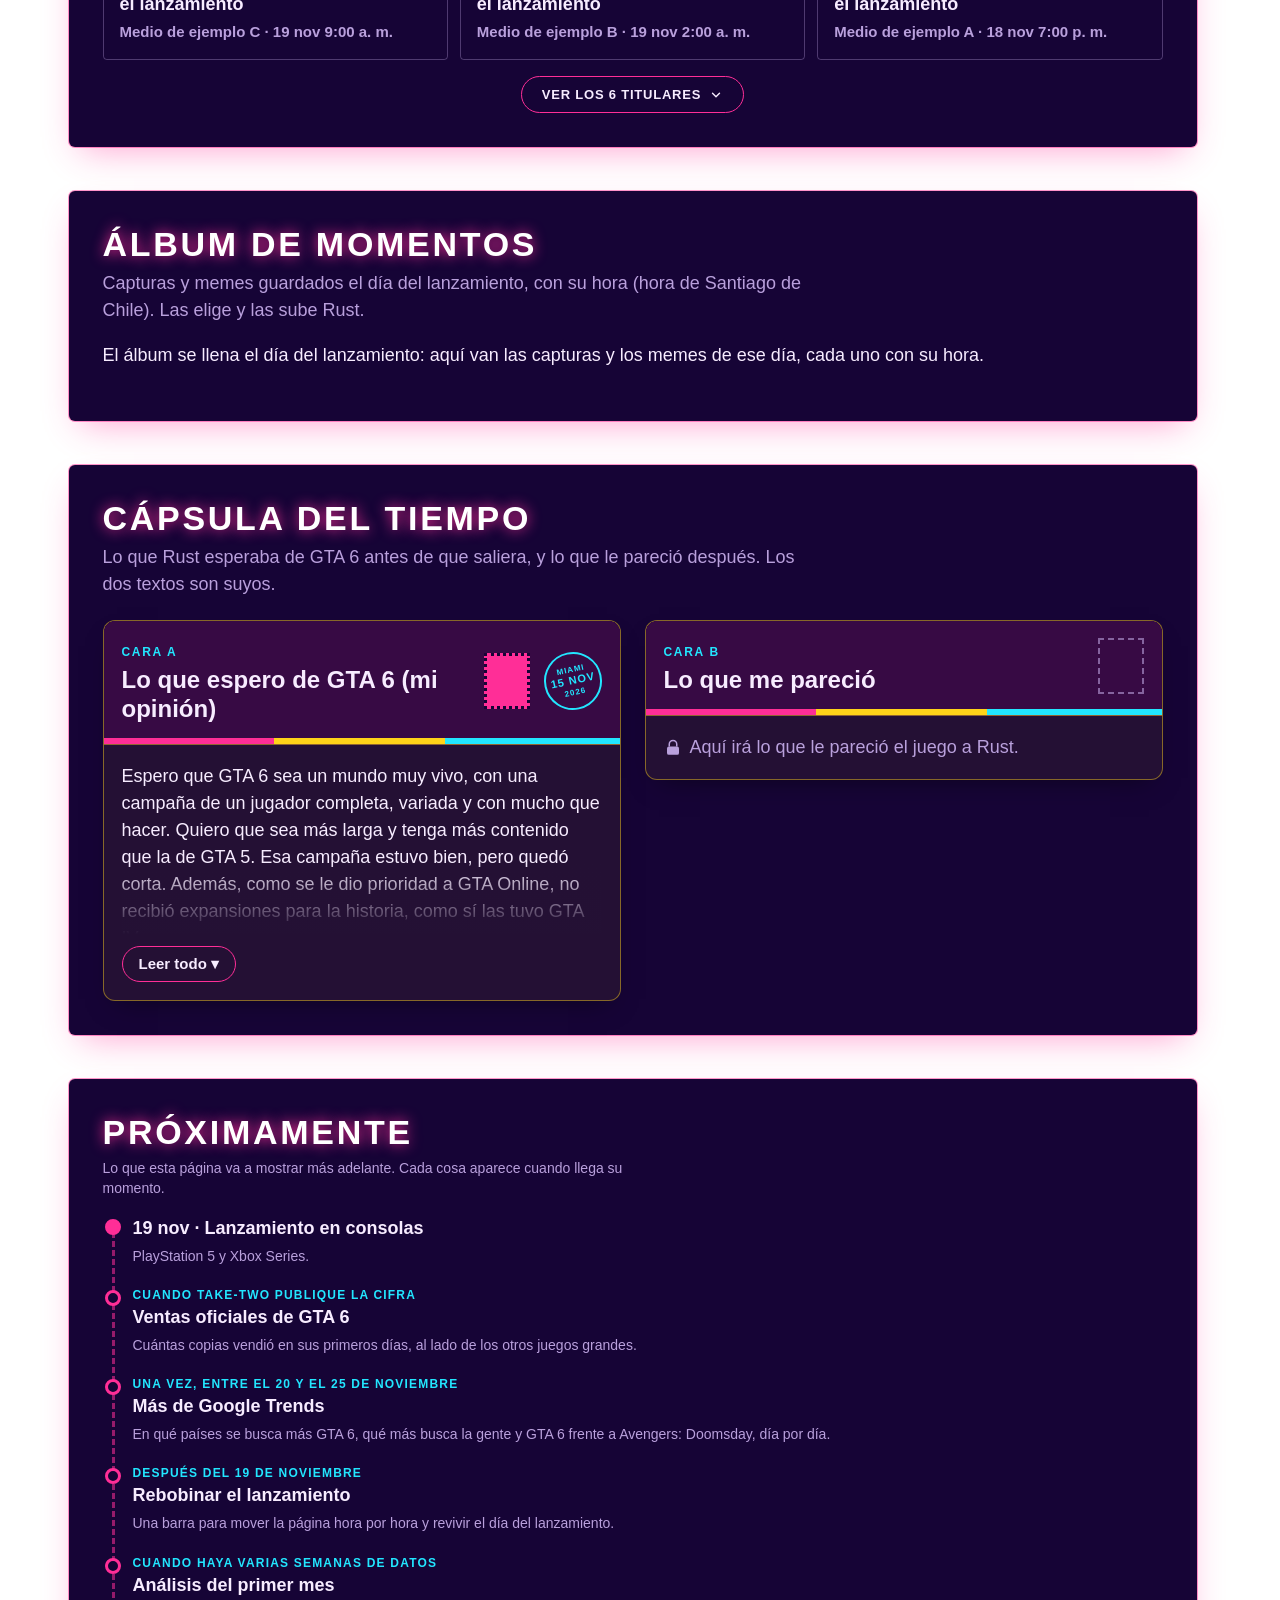
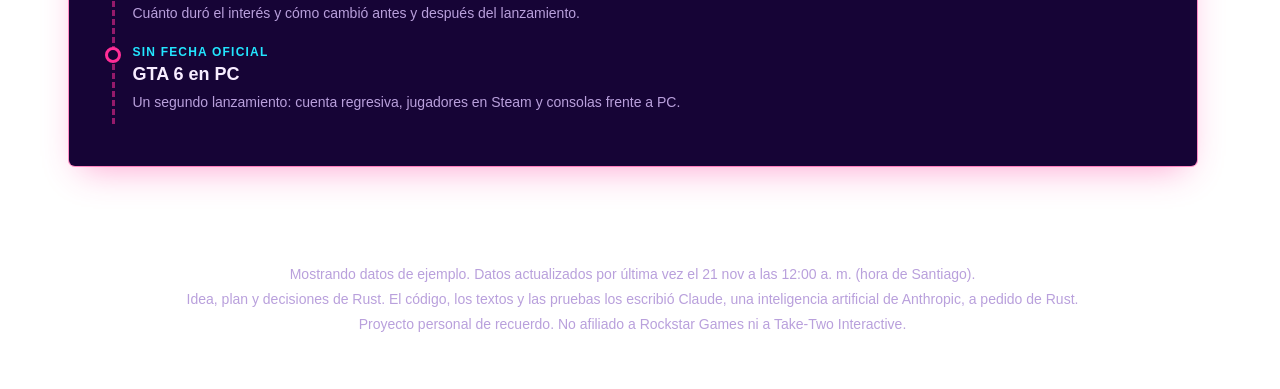
==== commit fa9a7c8f: "Gráficos de Twitch y Trends: rayas de lanzamiento en Nueva Zelanda, Chile y Miami Antes había una so" ====
--- a/web/index.html
+++ b/web/index.html
@@ -175,13 +175,16 @@
     <p class="nota">Personas viendo transmisiones del juego en cada medición. Kick se mide desde el 16 de noviembre.
       Los directos de YouTube no se cuentan: YouTube no agrupa los directos por juego como Twitch y
       Kick, así que habría que buscarlos por palabras, con resultados incompletos y mezclados con
-      otros temas. Para no ensuciar las cifras, quedan fuera.</p>
+      otros temas. Para no ensuciar las cifras, quedan fuera.
+      Las rayas punteadas marcan la medianoche del 19 de noviembre en Nueva Zelanda, Chile y Miami:
+      el juego se abrió a esa hora en cada país.</p>
     <div class="grafico" id="g-twitch"></div>
   </section>
 
   <section class="bloque observar" id="seccion-trends">
     <h2><svg class="ico" aria-hidden="true"><use href="#i-tendencia"/></svg>Interés en Google Trends</h2>
-    <p class="nota">Escala de 0 a 100. El 100 es el momento de más búsquedas del periodo.</p>
+    <p class="nota">Escala de 0 a 100. El 100 es el momento de más búsquedas del periodo.
+      Las rayas punteadas marcan la medianoche del 19 de noviembre en Nueva Zelanda, Chile y Miami.</p>
     <div class="grafico" id="g-trends"></div>
   </section>
 
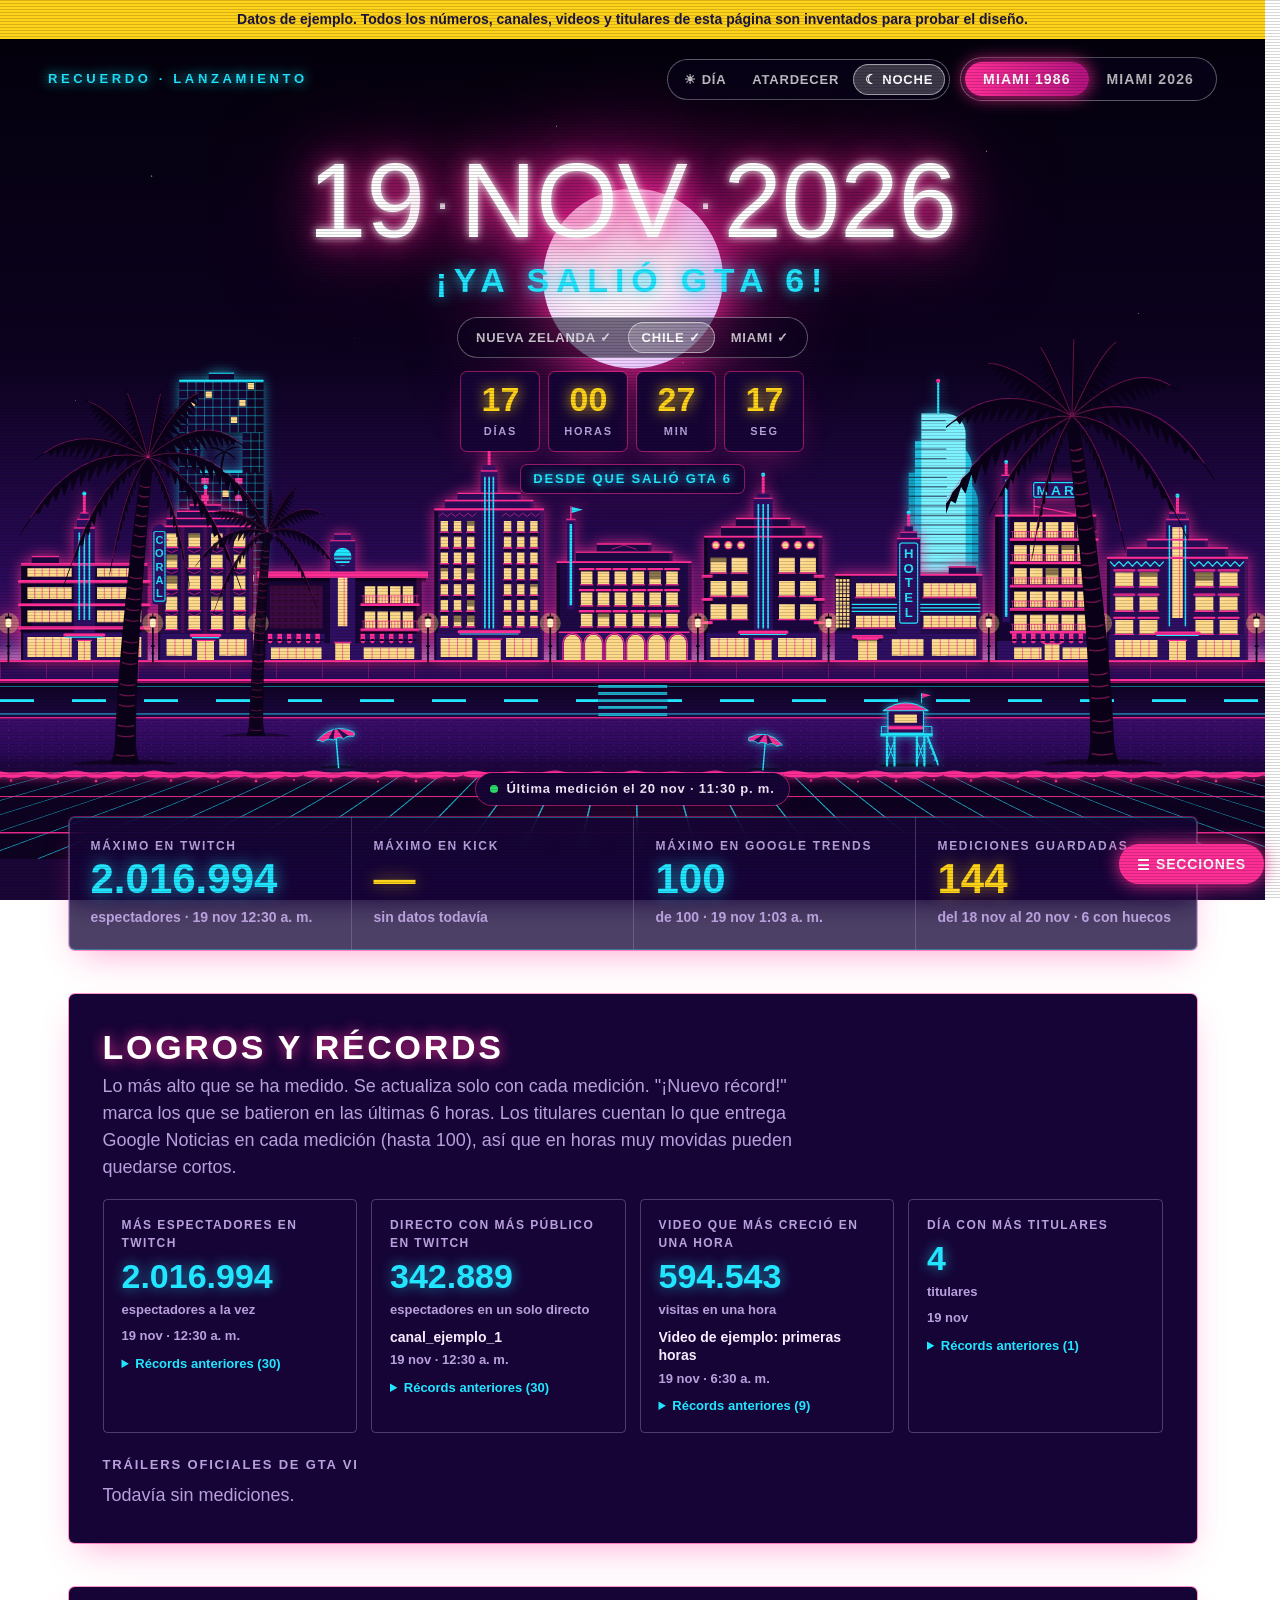
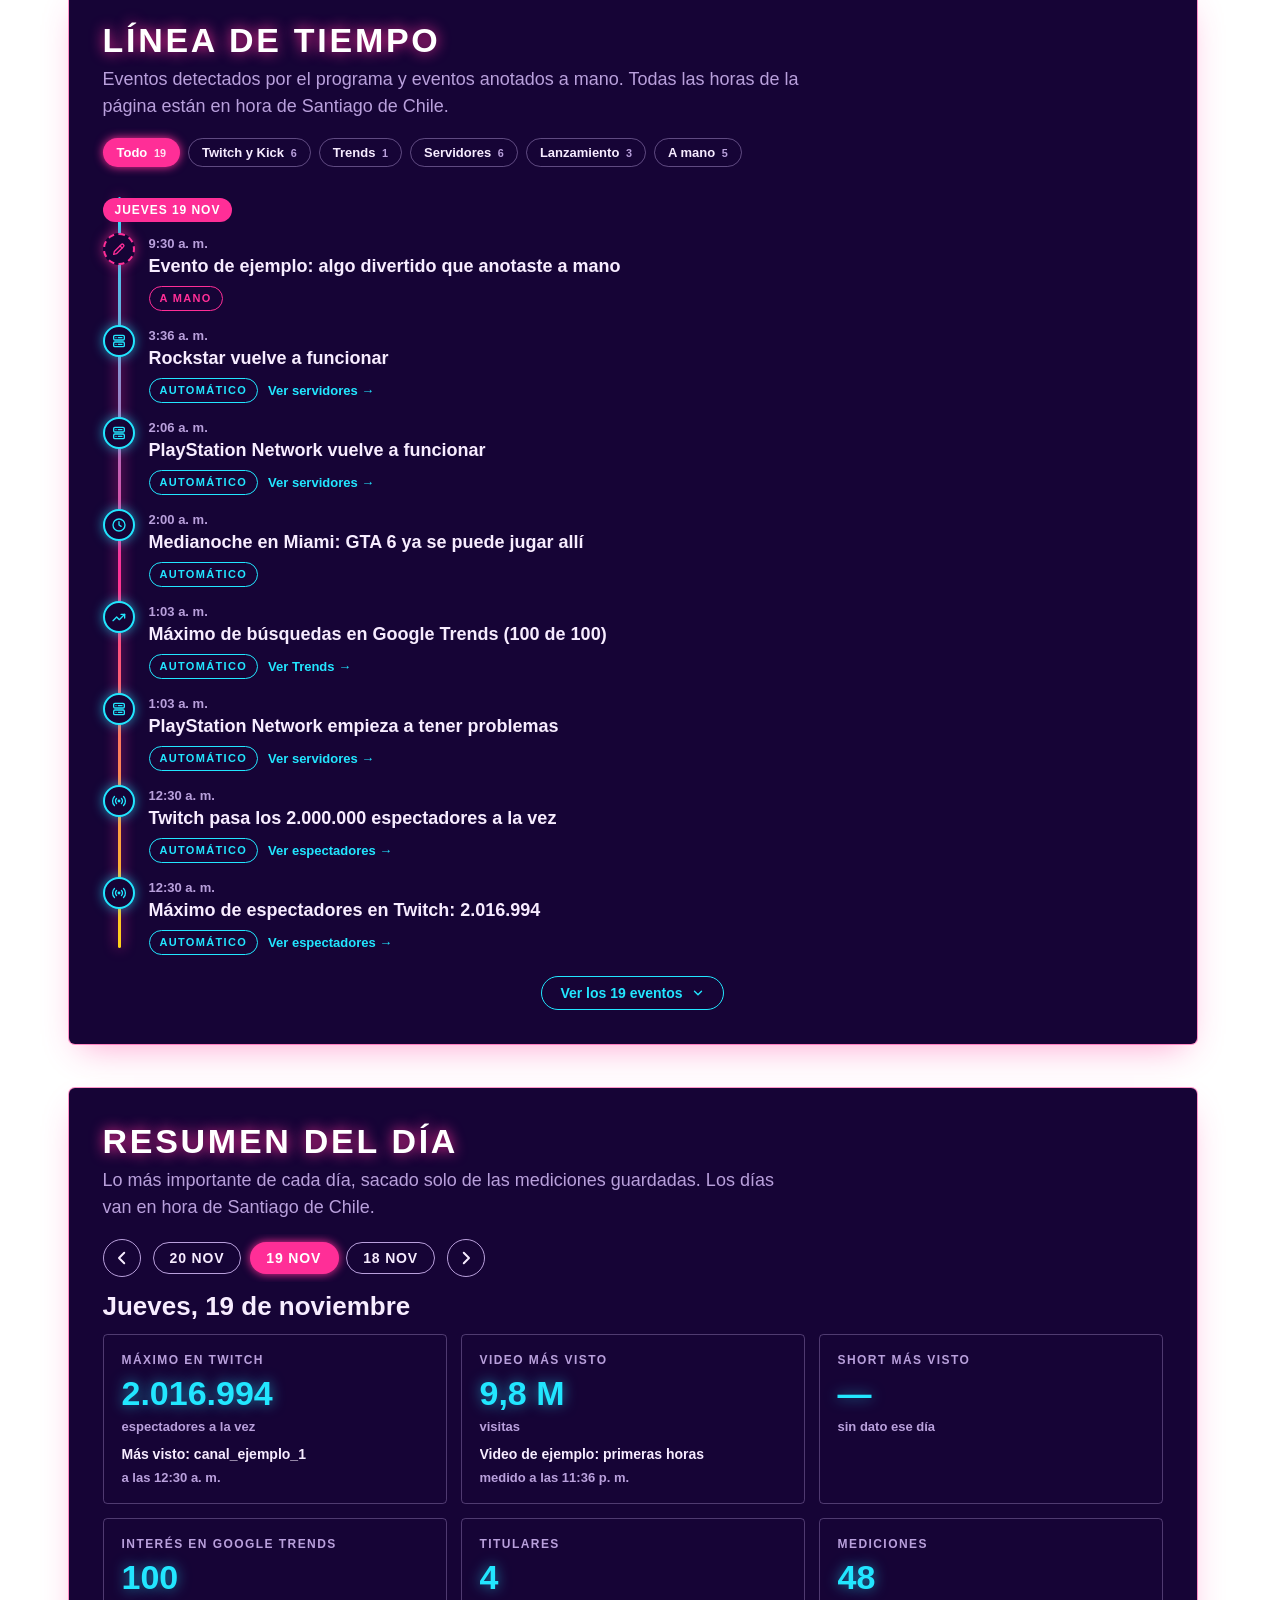
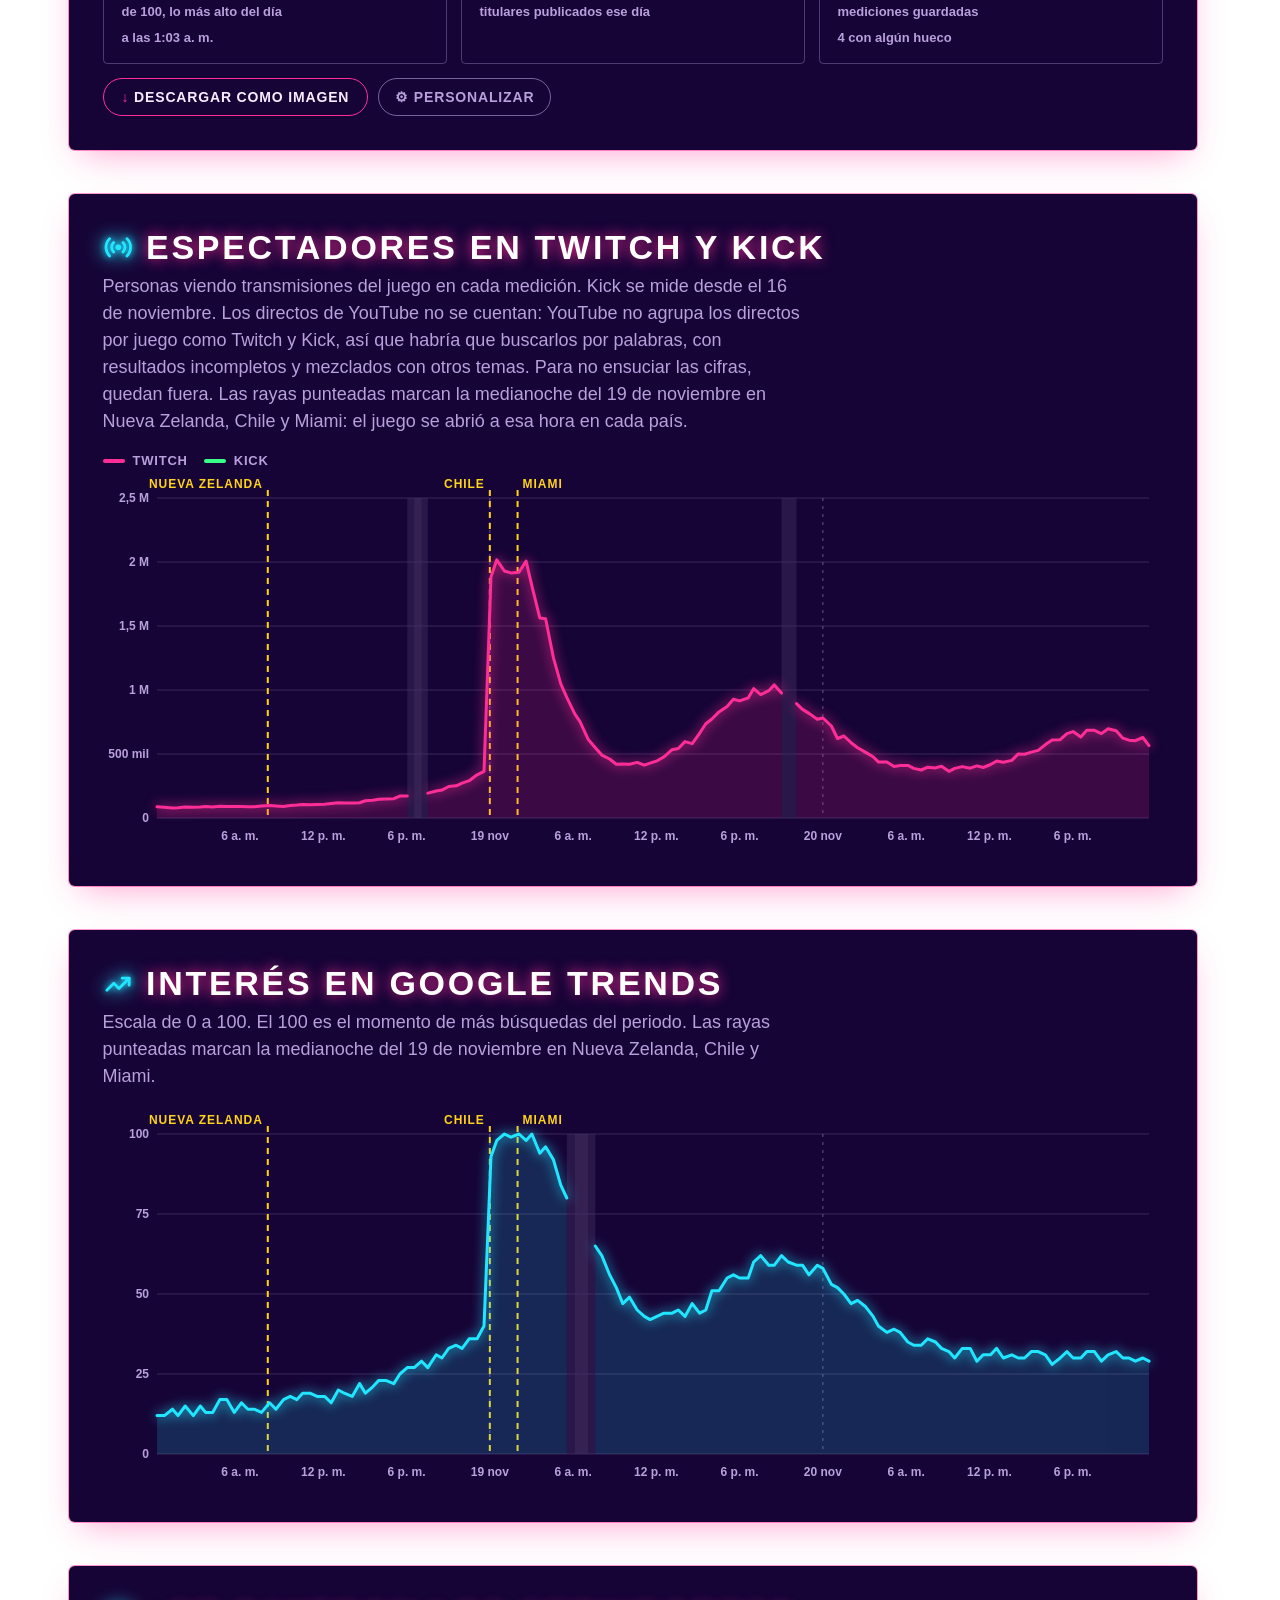
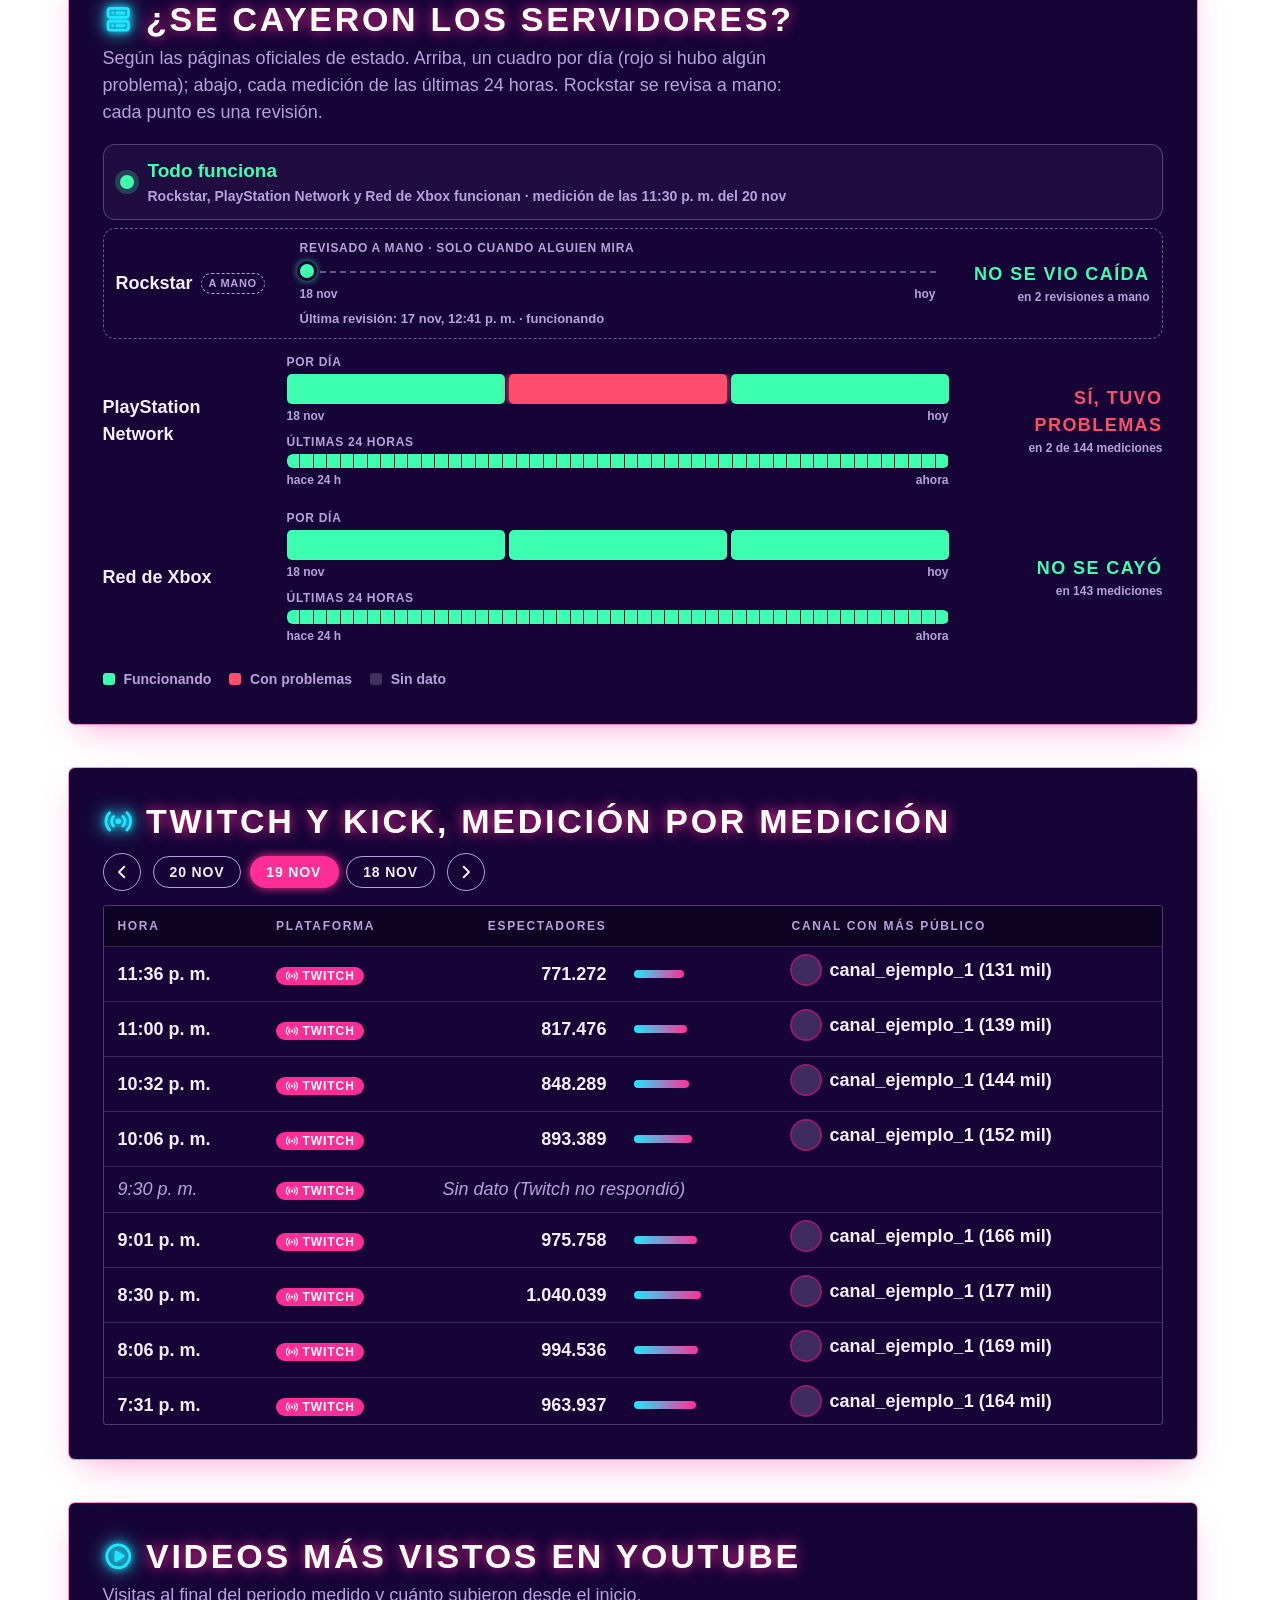
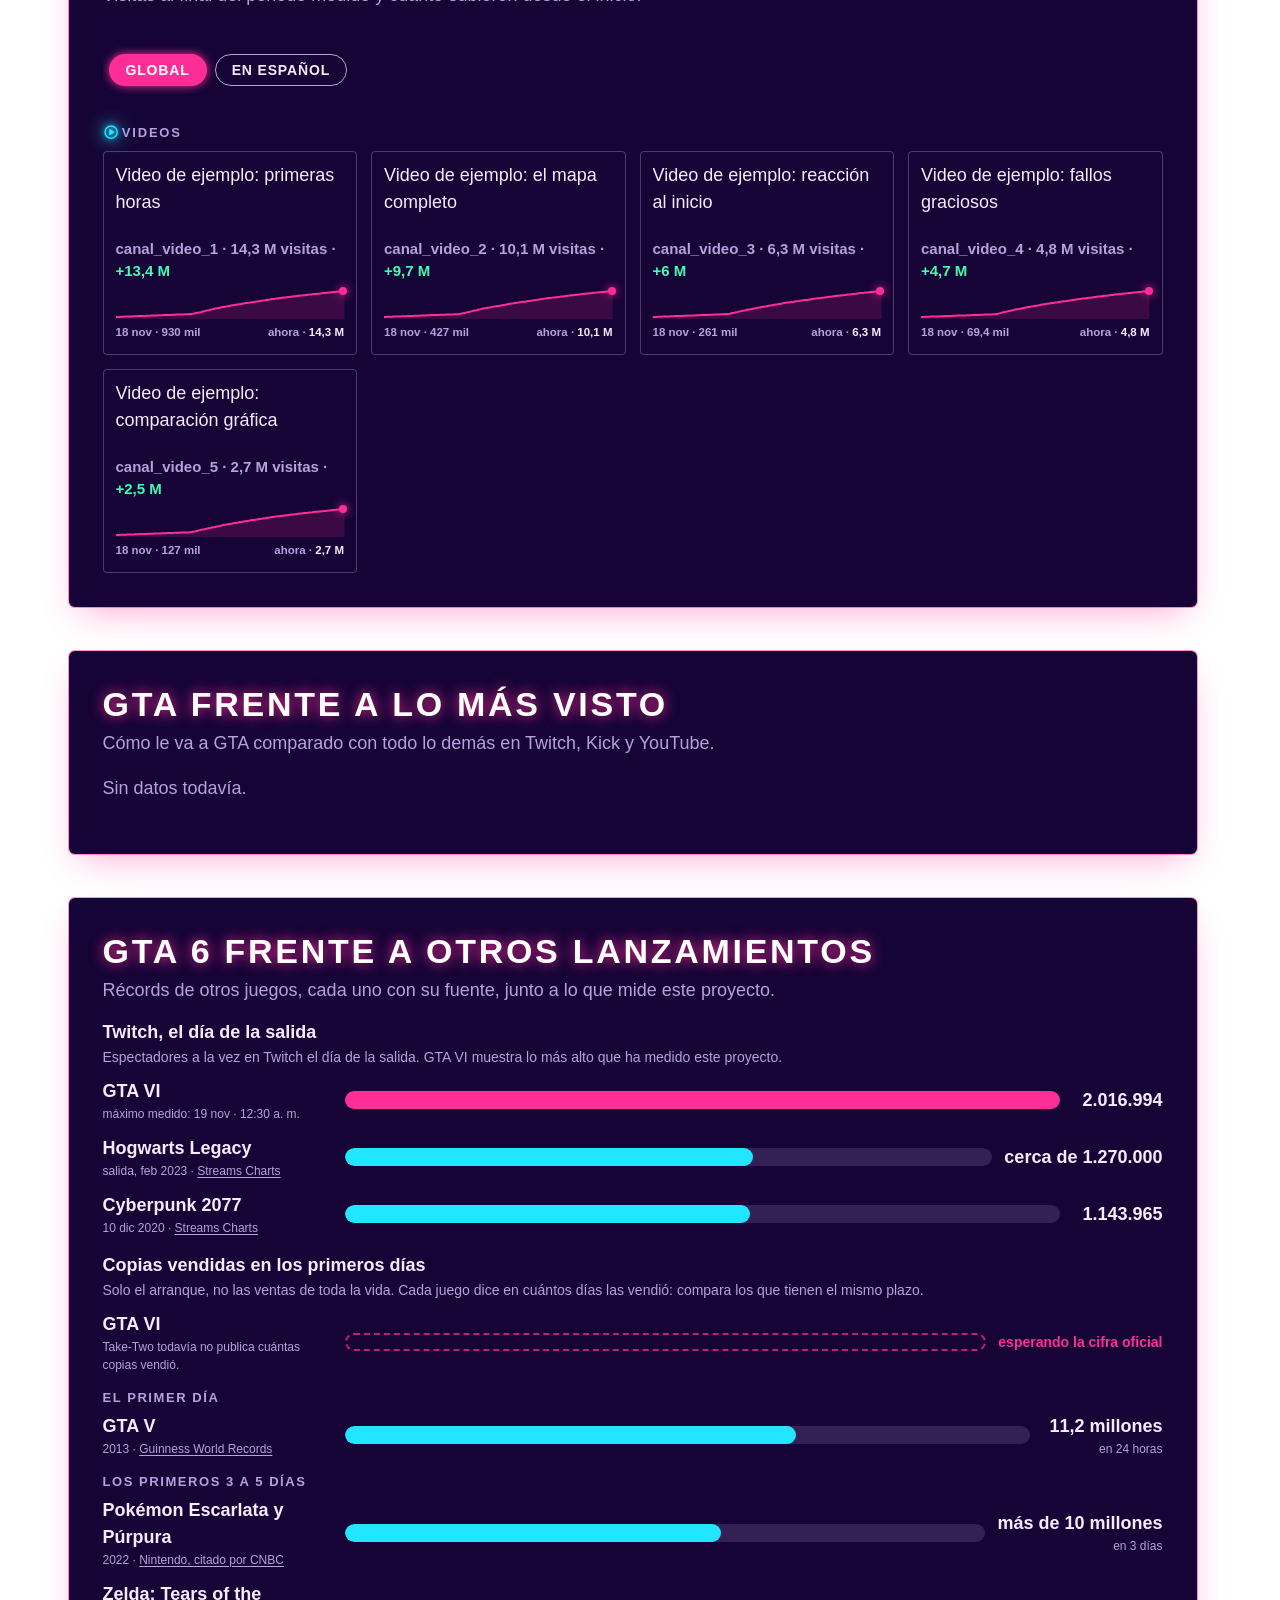
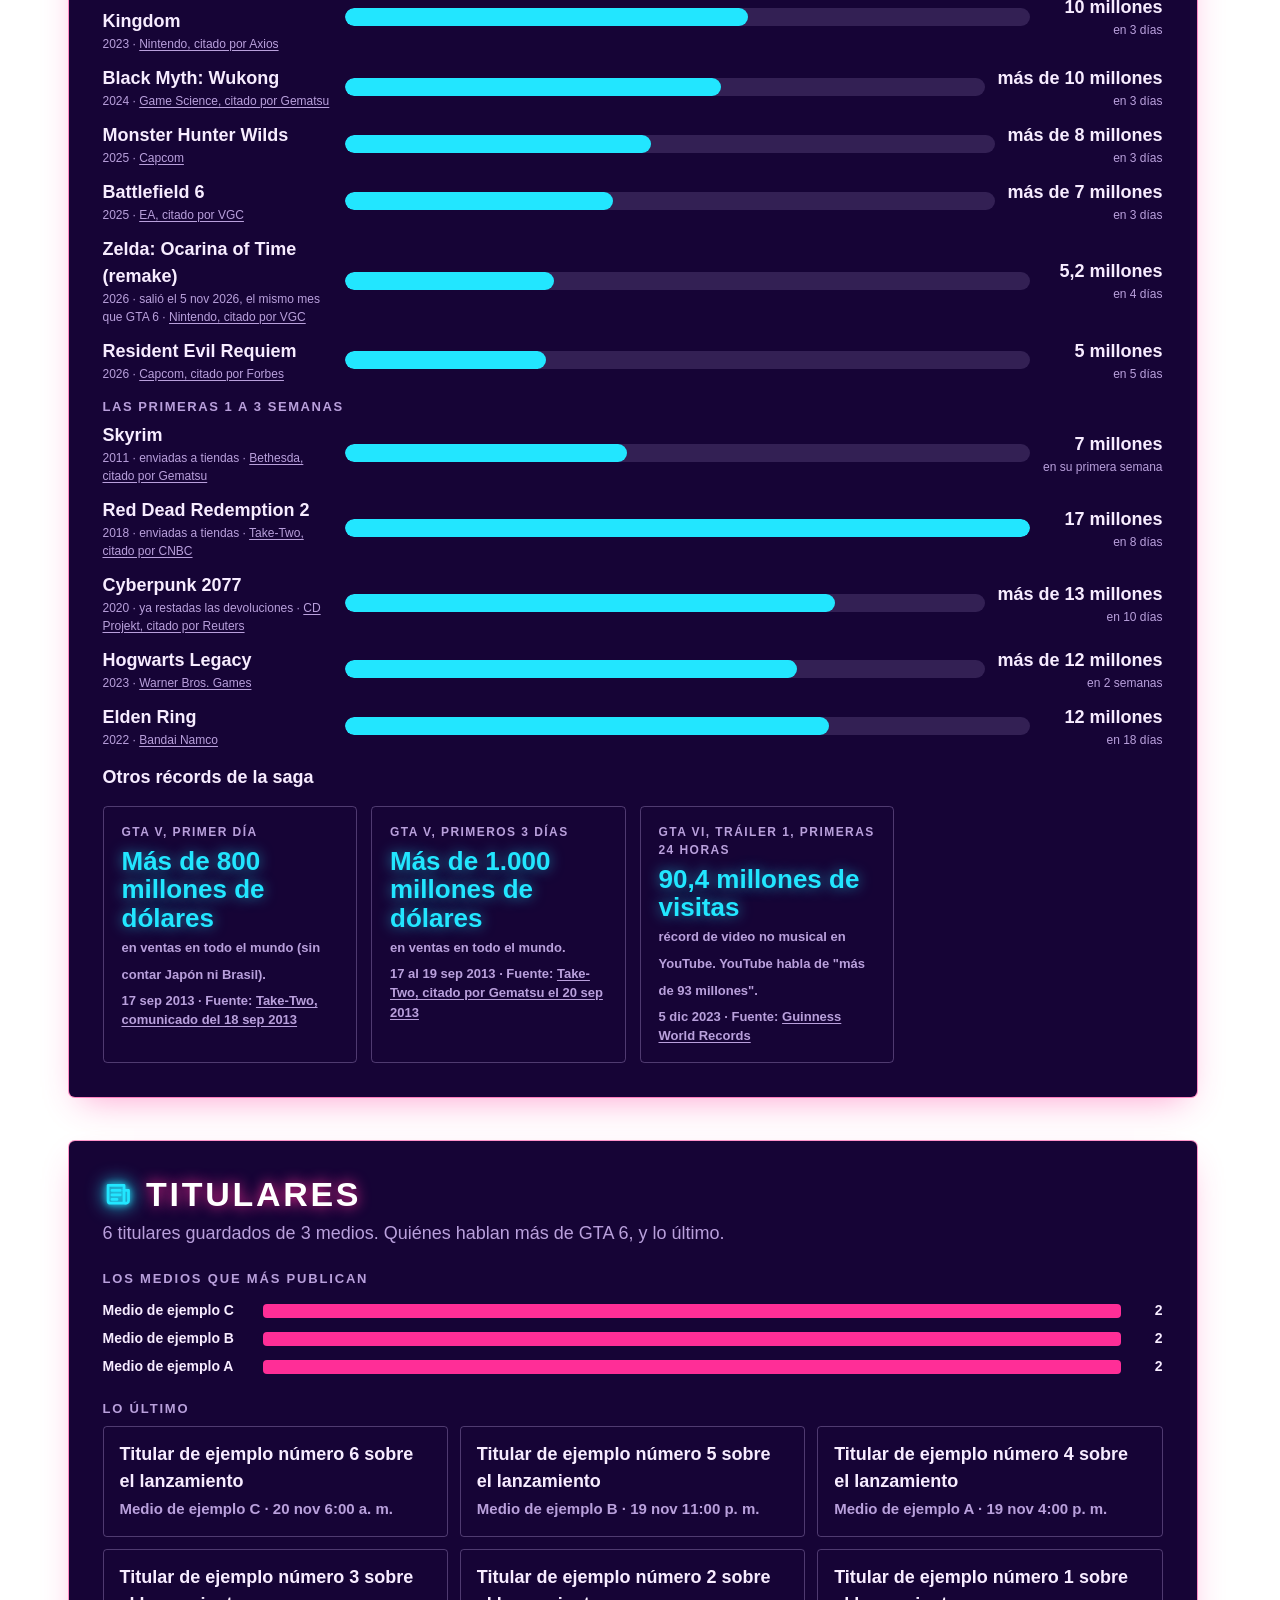
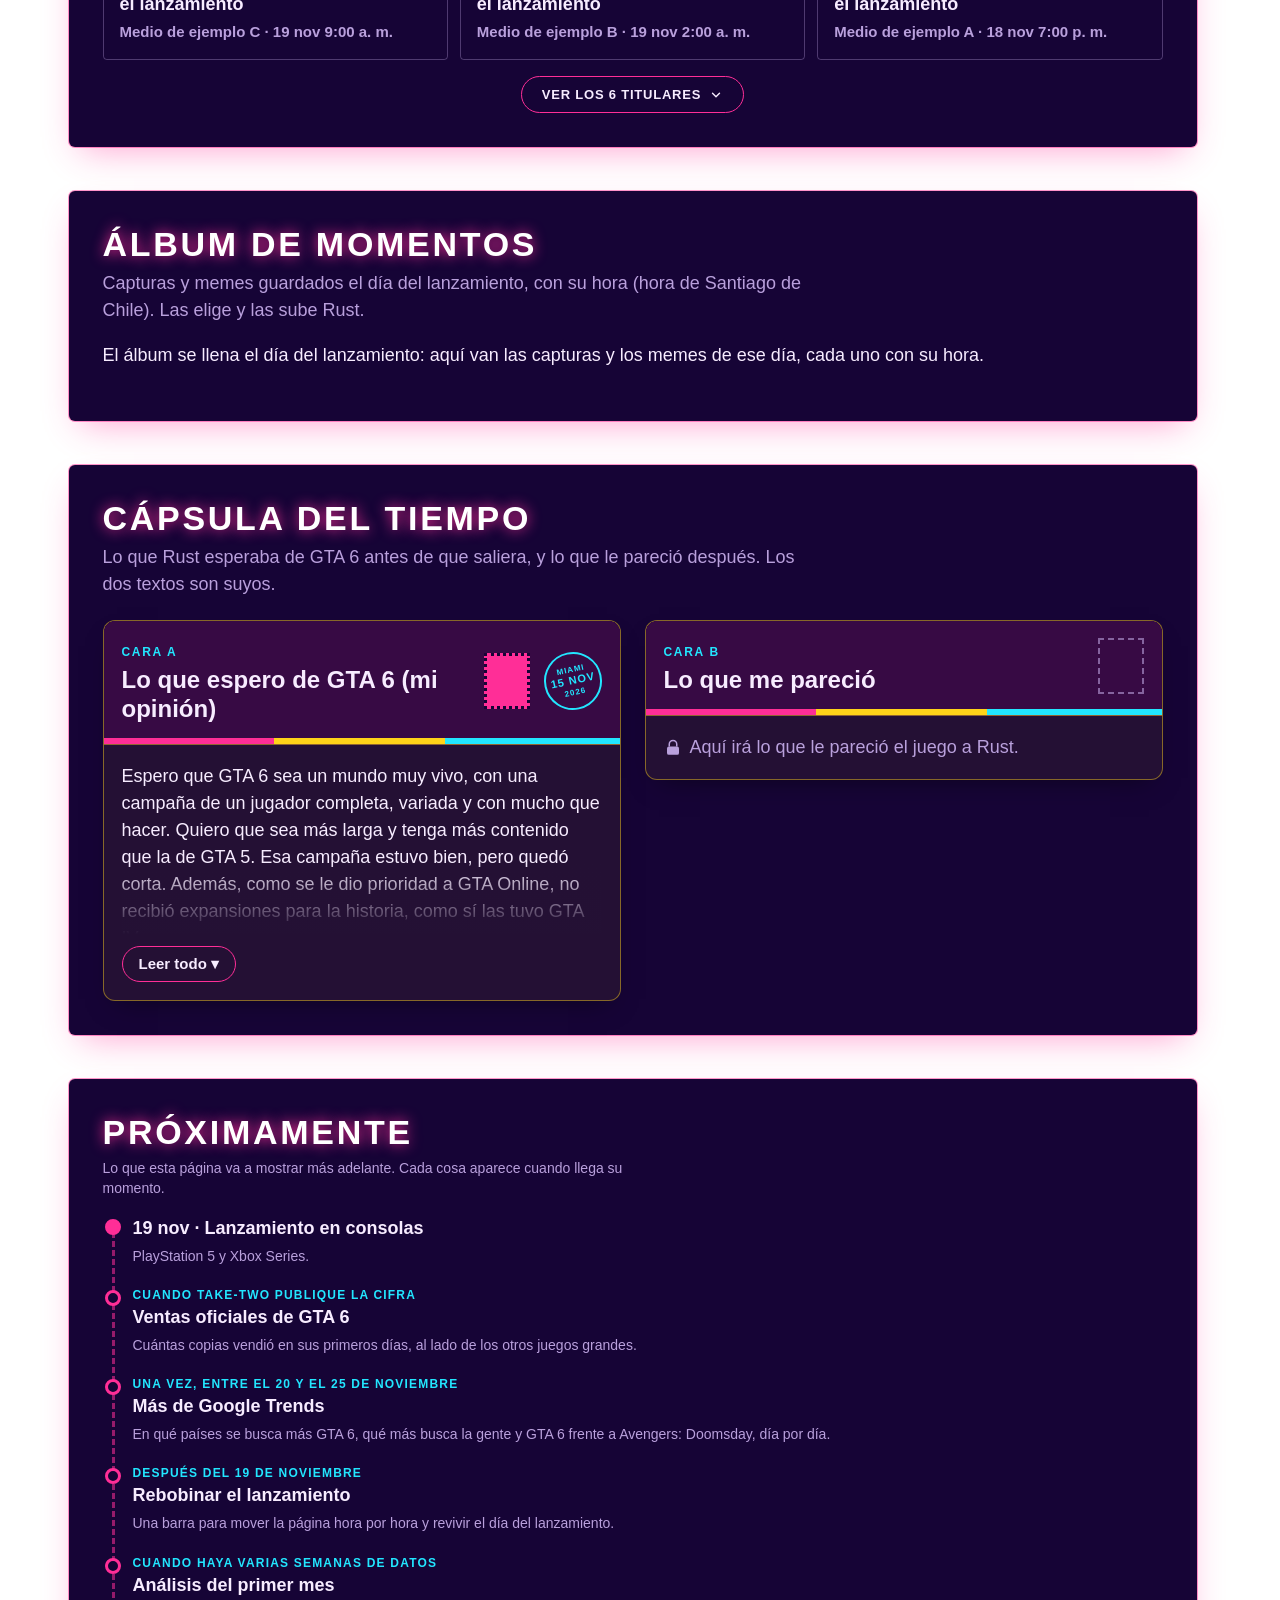
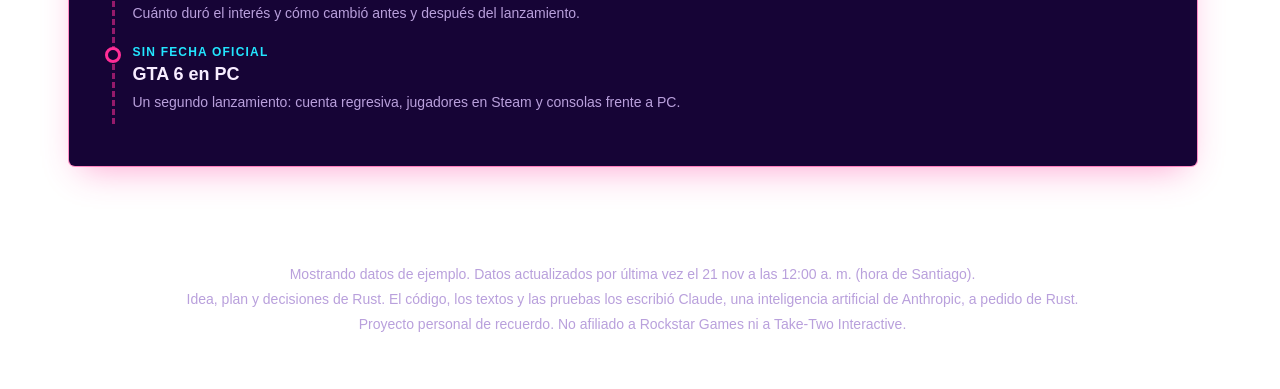
==== commit 70b884bb: "9.4: la página queda armada 1,2 s antes y sin el cambio de estilo de golpe Pasos que pidió Bruno (A," ====
--- a/web/index.html
+++ b/web/index.html
@@ -6,13 +6,32 @@
 <!-- Política de seguridad (revisión del 2026-11-14): la página solo ejecuta sus propios archivos
      .js, y solo carga letras de Google Fonts y fotos de YouTube y Twitch. Si algún día un texto
      de las fuentes (un titular, el título de un video) colara código, el navegador no lo ejecutaría. -->
-<meta http-equiv="Content-Security-Policy" content="default-src 'self'; script-src 'self'; style-src 'self' 'unsafe-inline' https://fonts.googleapis.com; font-src https://fonts.gstatic.com; img-src 'self' data: https://i.ytimg.com https://static-cdn.jtvnw.net https://files.kick.com; connect-src 'self'; object-src 'none'; base-uri 'none'; form-action 'none'">
+<meta http-equiv="Content-Security-Policy" content="default-src 'self'; script-src 'self' 'sha256-X+BxiIGZzr+SZ/hlsukTv99F/L3SF33PsRkroaJFRWc='; style-src 'self' 'unsafe-inline' https://fonts.googleapis.com; font-src https://fonts.gstatic.com; img-src 'self' data: https://i.ytimg.com https://static-cdn.jtvnw.net https://files.kick.com; connect-src 'self'; object-src 'none'; base-uri 'none'; form-action 'none'">
 <meta name="referrer" content="strict-origin-when-cross-origin">
 <title>19·NOV·2026 — El día de GTA 6</title>
+<!-- Estilo guardado antes del primer dibujo (9.4, paso C, Bruno, 2026-11-20): sin esto, quien
+     eligió "Miami 2026" veía Miami 1986 hasta que llegaba app.js. Es el único código dentro del
+     HTML: la política de seguridad lo permite por su huella (sha256 en script-src). Si se cambia
+     una sola letra, hay que recalcular la huella o el navegador no lo ejecuta (y lo avisa en la
+     consola, que probar_pagina.py revisa). -->
+<script>try{var t=localStorage.getItem("tema");if(t==="ochenta"||t==="actual")document.documentElement.dataset.tema=t}catch(e){}</script>
 <link rel="preconnect" href="https://fonts.googleapis.com">
 <link rel="preconnect" href="https://fonts.gstatic.com" crossorigin>
 <link href="https://fonts.googleapis.com/css2?family=Limelight&family=Monoton&family=Outfit:wght@400;500;600;700&family=Rajdhani:wght@500;600;700&display=swap" rel="stylesheet">
 <link rel="stylesheet" href="estilos.css">
+<!-- Los programas de la página se piden todos juntos desde aquí (9.4, paso A, 2026-11-20). Sin
+     esto bajaban uno tras otro, porque cada <script> del final detiene la lectura de la página.
+     No se usa "defer": filtro-videos.js usa document.write para el selector de videos (10.4).
+     Los <script> del final siguen igual y en el mismo orden; estas líneas solo adelantan la bajada.
+     datos.js no va aquí a propósito: es el grande y, pedido junto con estilos.css, atrasaba el
+     primer dibujo 0,3 s (medido con pruebas/medir_carga.py); sin él, 0,1 s y la misma ganancia. -->
+<link rel="preload" as="script" href="datos-ejemplo.js">
+<link rel="preload" as="script" href="eventos.js">
+<link rel="preload" as="script" href="capsula.js">
+<link rel="preload" as="script" href="lanzamientos.js">
+<link rel="preload" as="script" href="animaciones.js">
+<link rel="preload" as="script" href="filtro-videos.js">
+<link rel="preload" as="script" href="app.js">
 <link rel="icon" href="icono.svg" type="image/svg+xml"><!-- icono original: sol, palmera y mar (hecho para este proyecto) -->
 <!-- Vista previa al compartir el enlace (WhatsApp, Discord, X...). Las redes piden la imagen con dirección completa. -->
 <meta name="description" content="Recuerdo del lanzamiento de GTA 6 (19 de noviembre de 2026): Twitch, Kick, YouTube, Google Trends y titulares, antes, durante y después del día.">
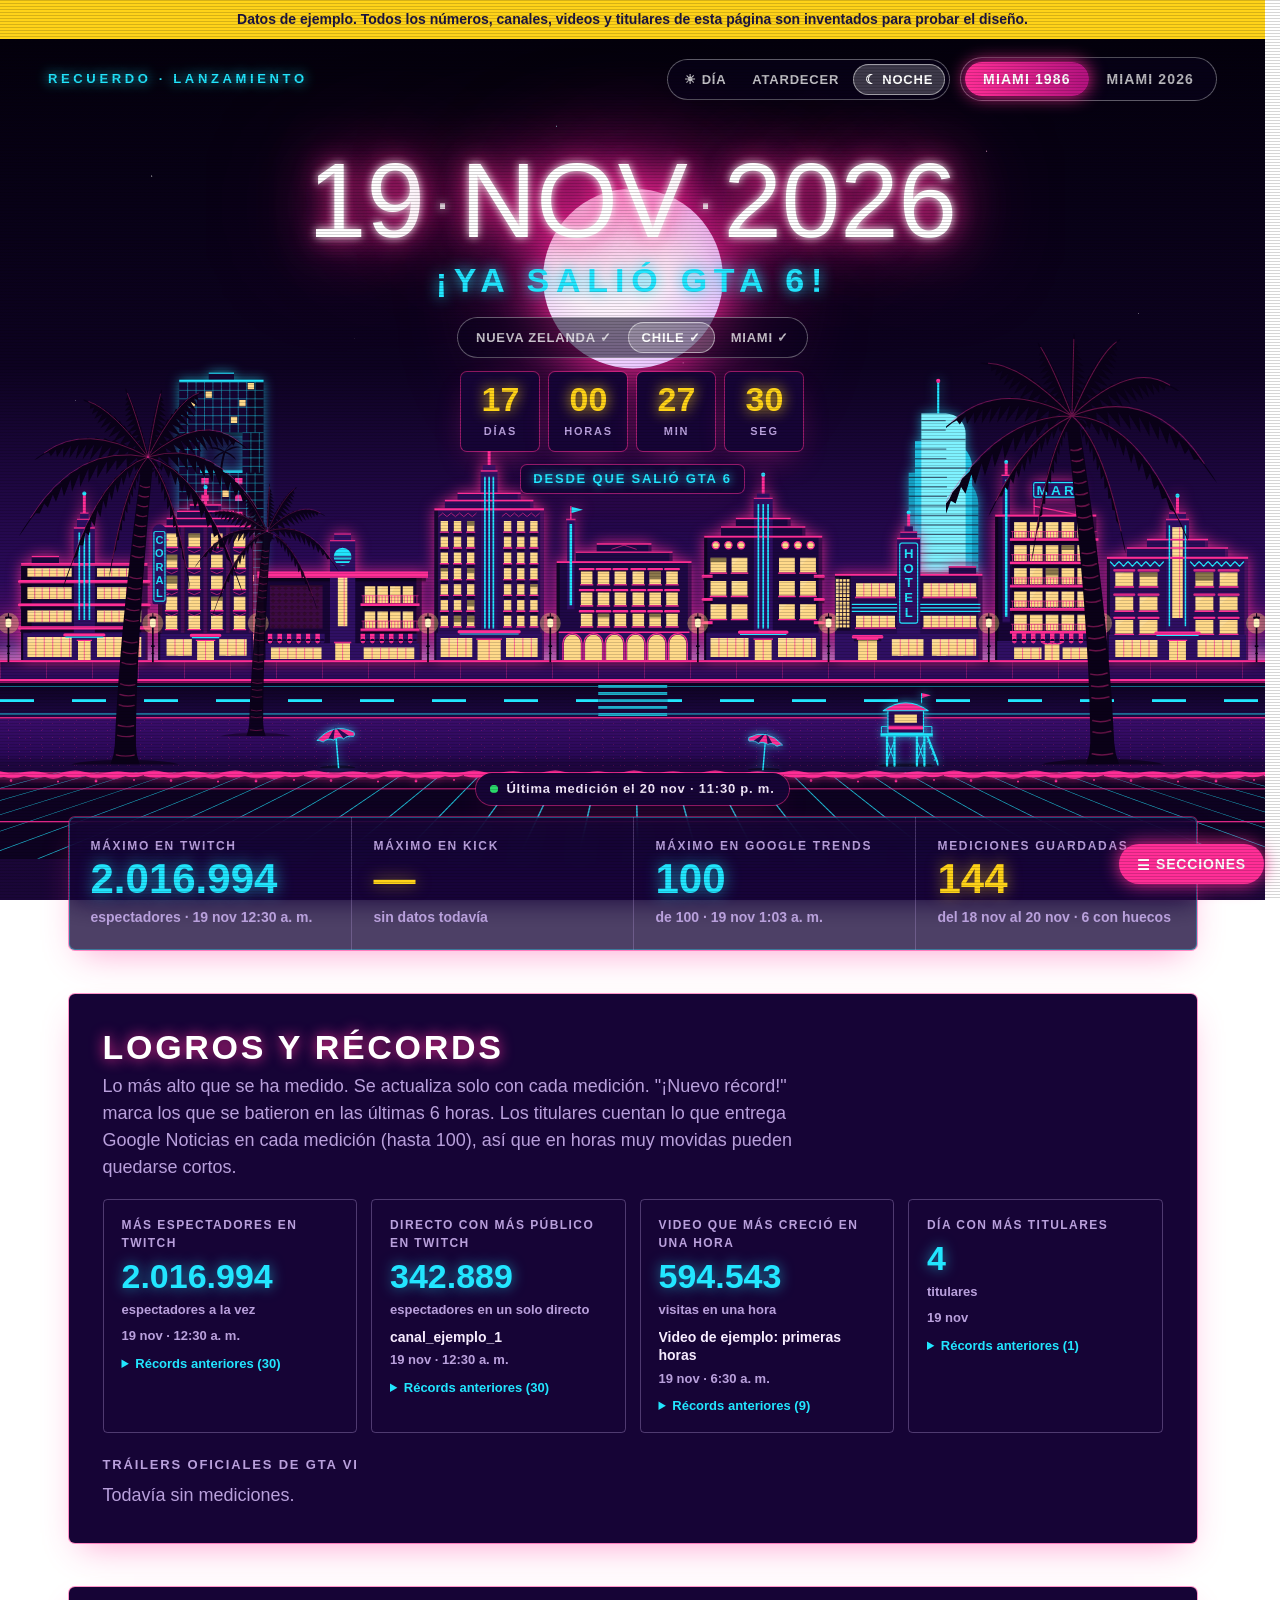
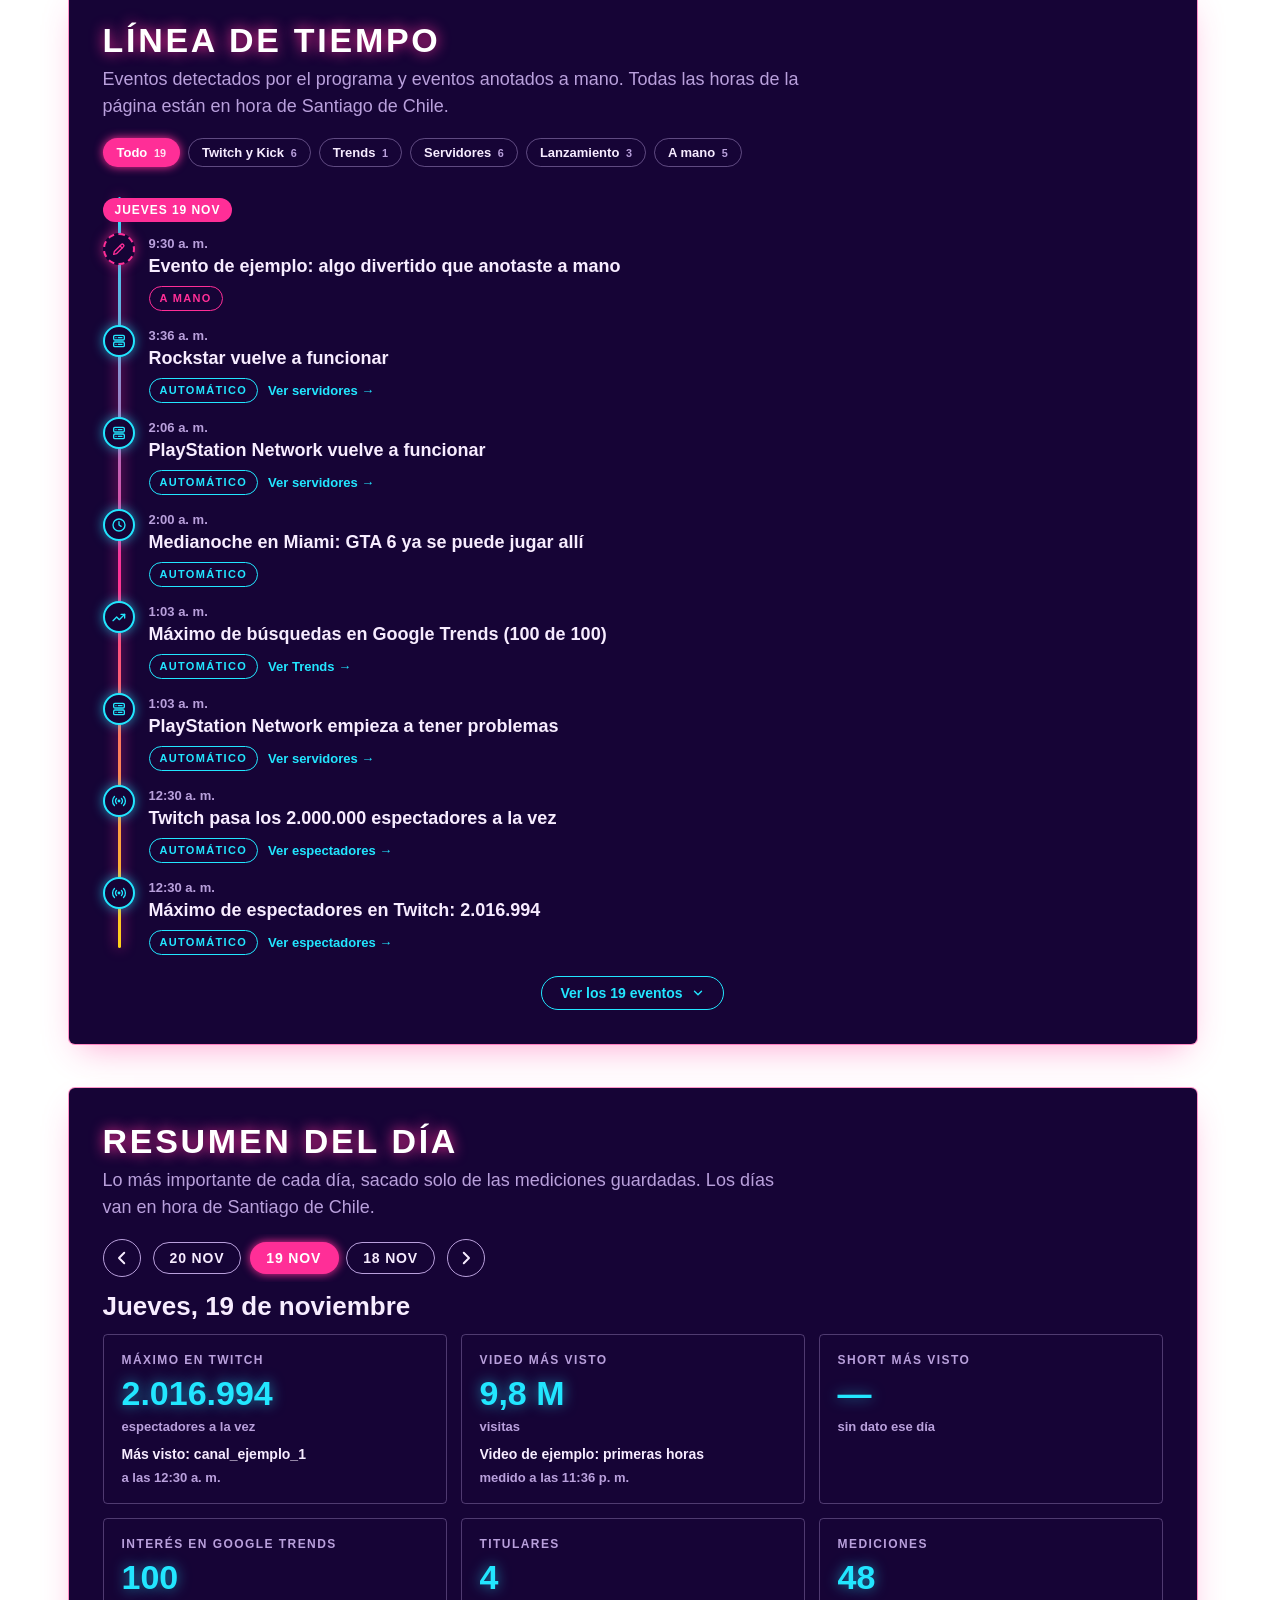
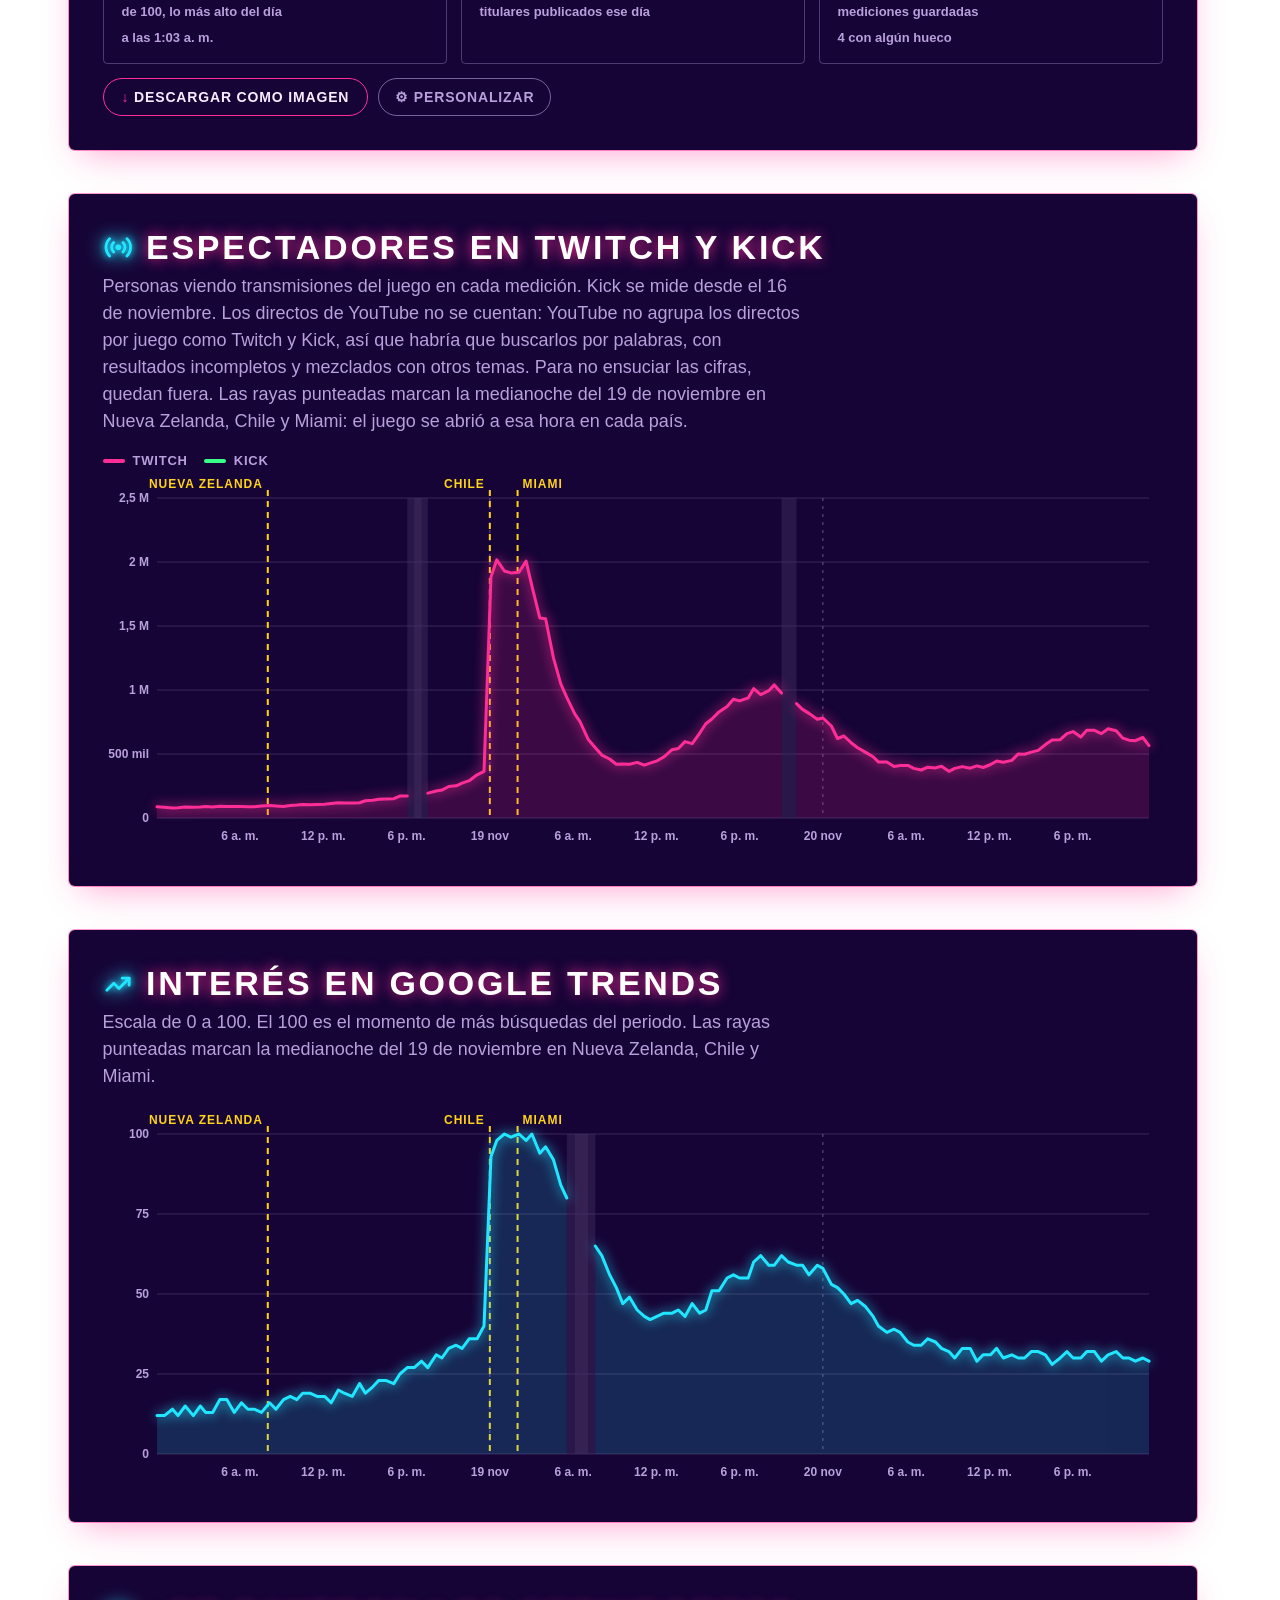
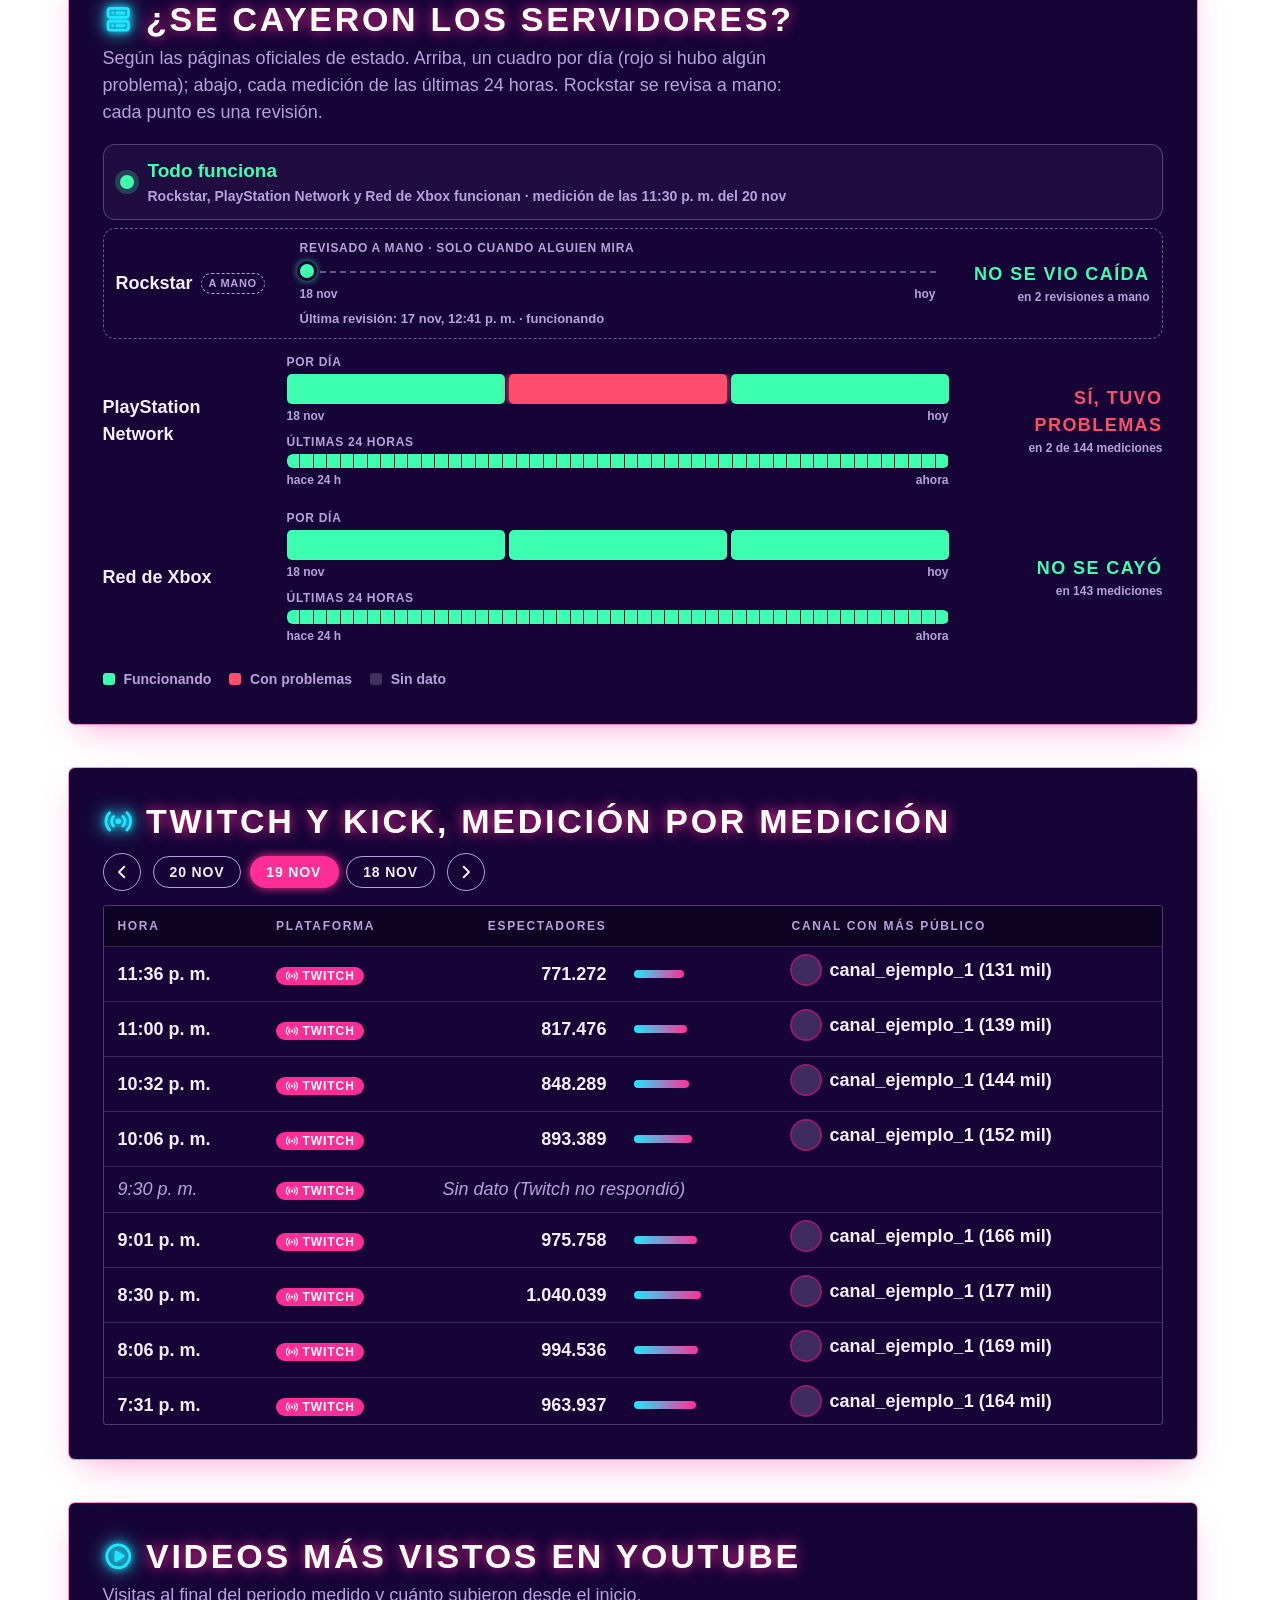
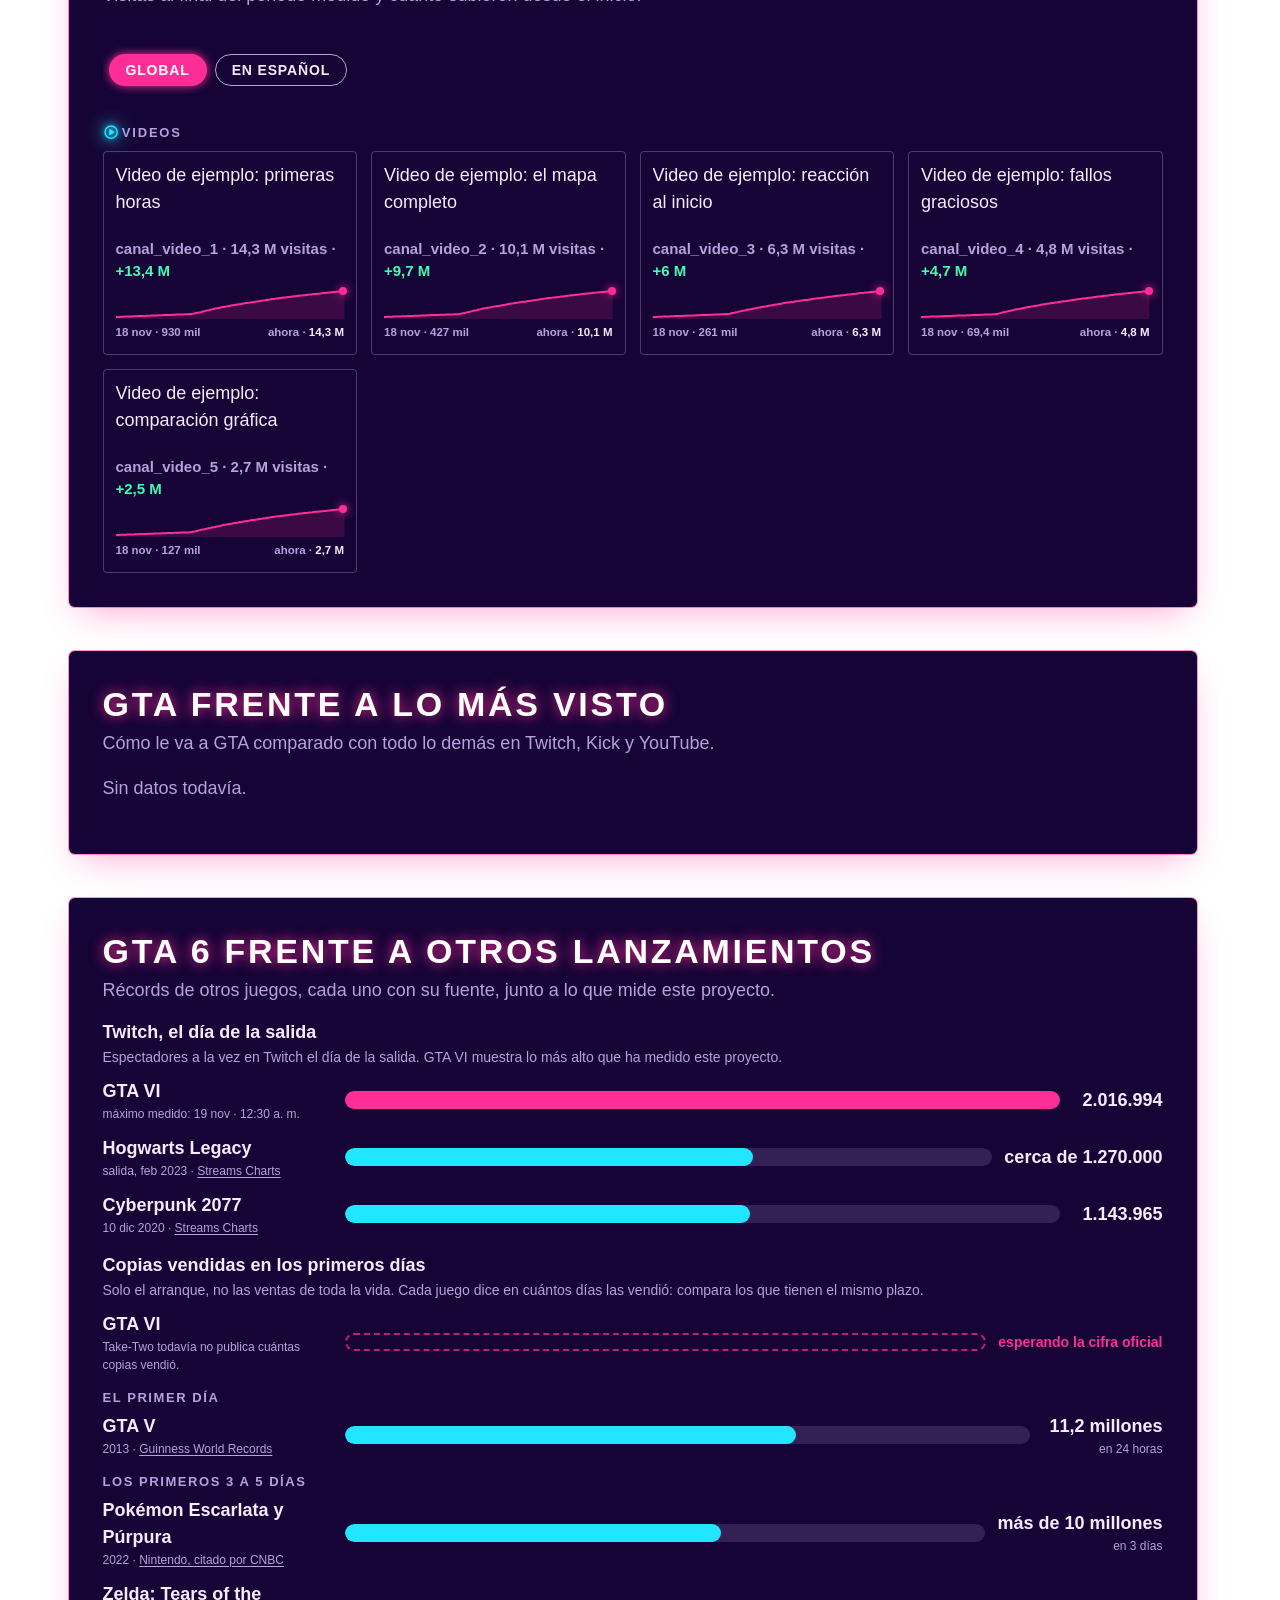
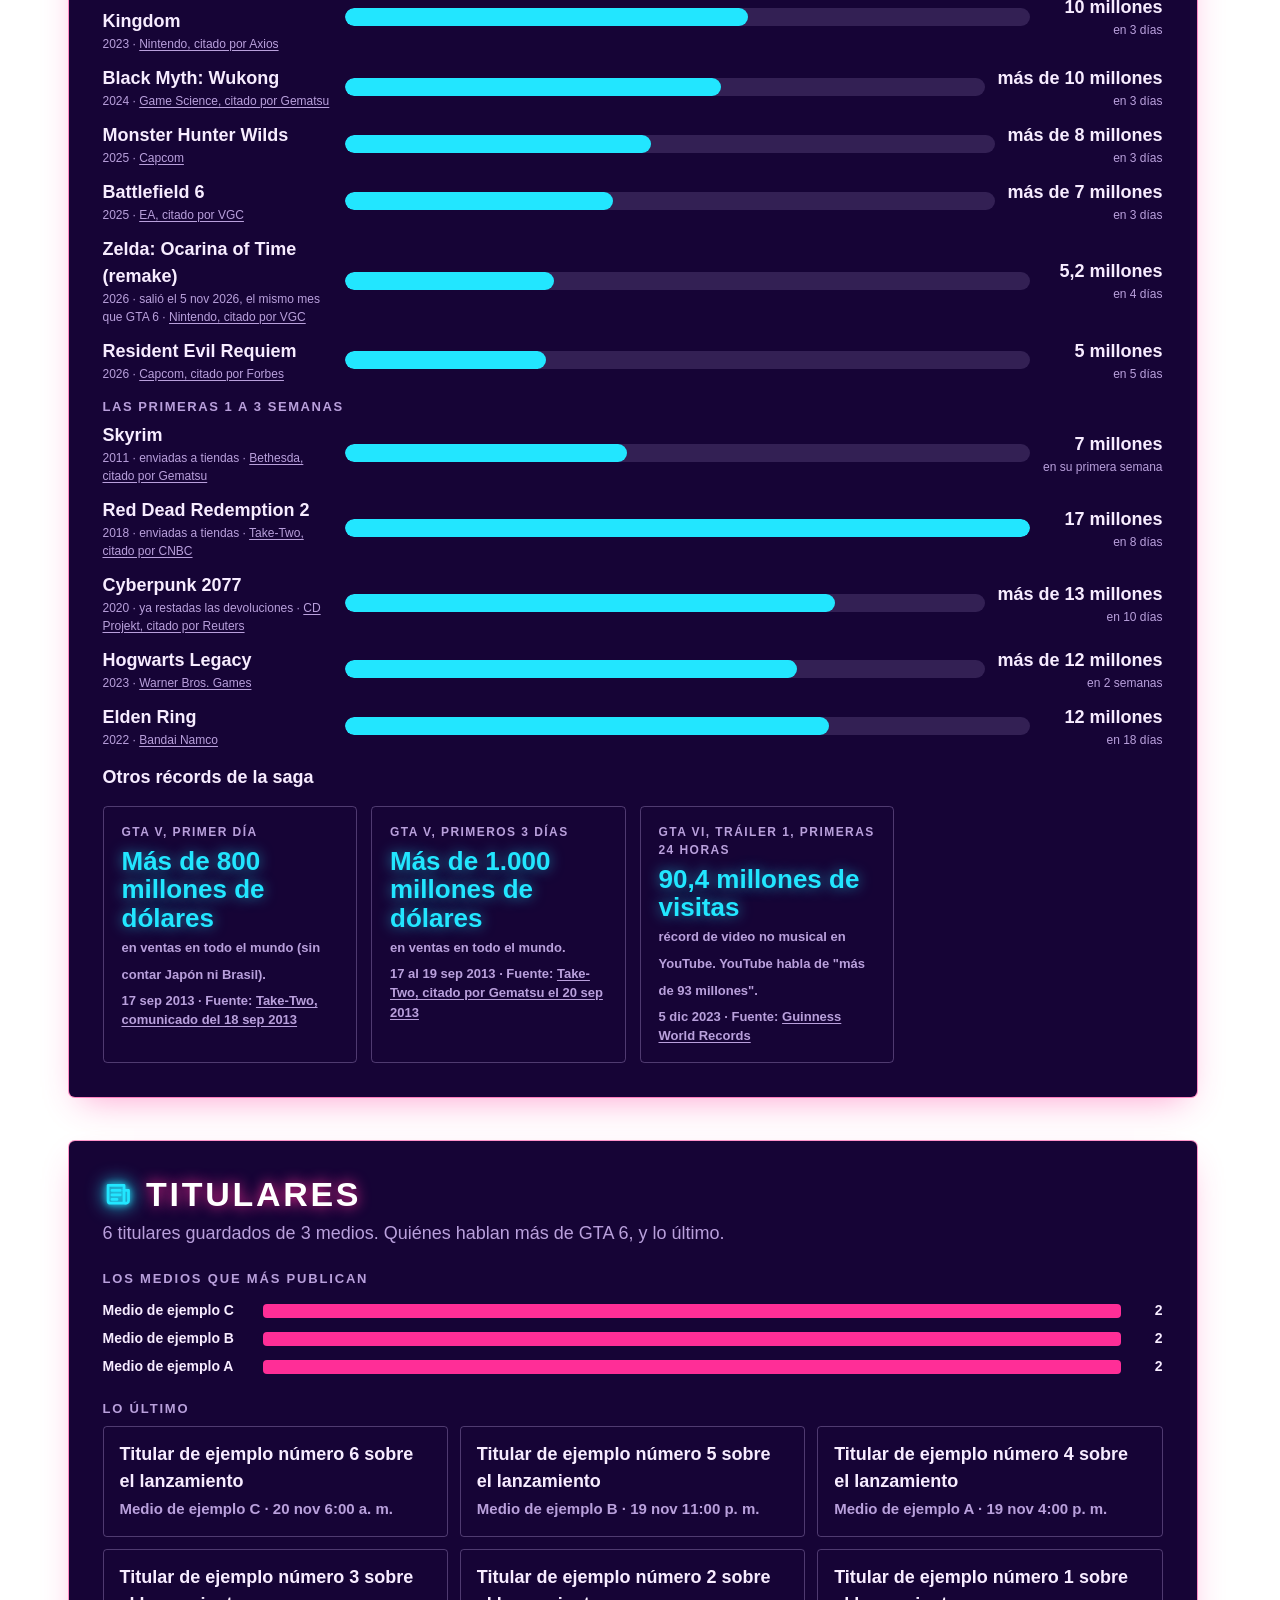
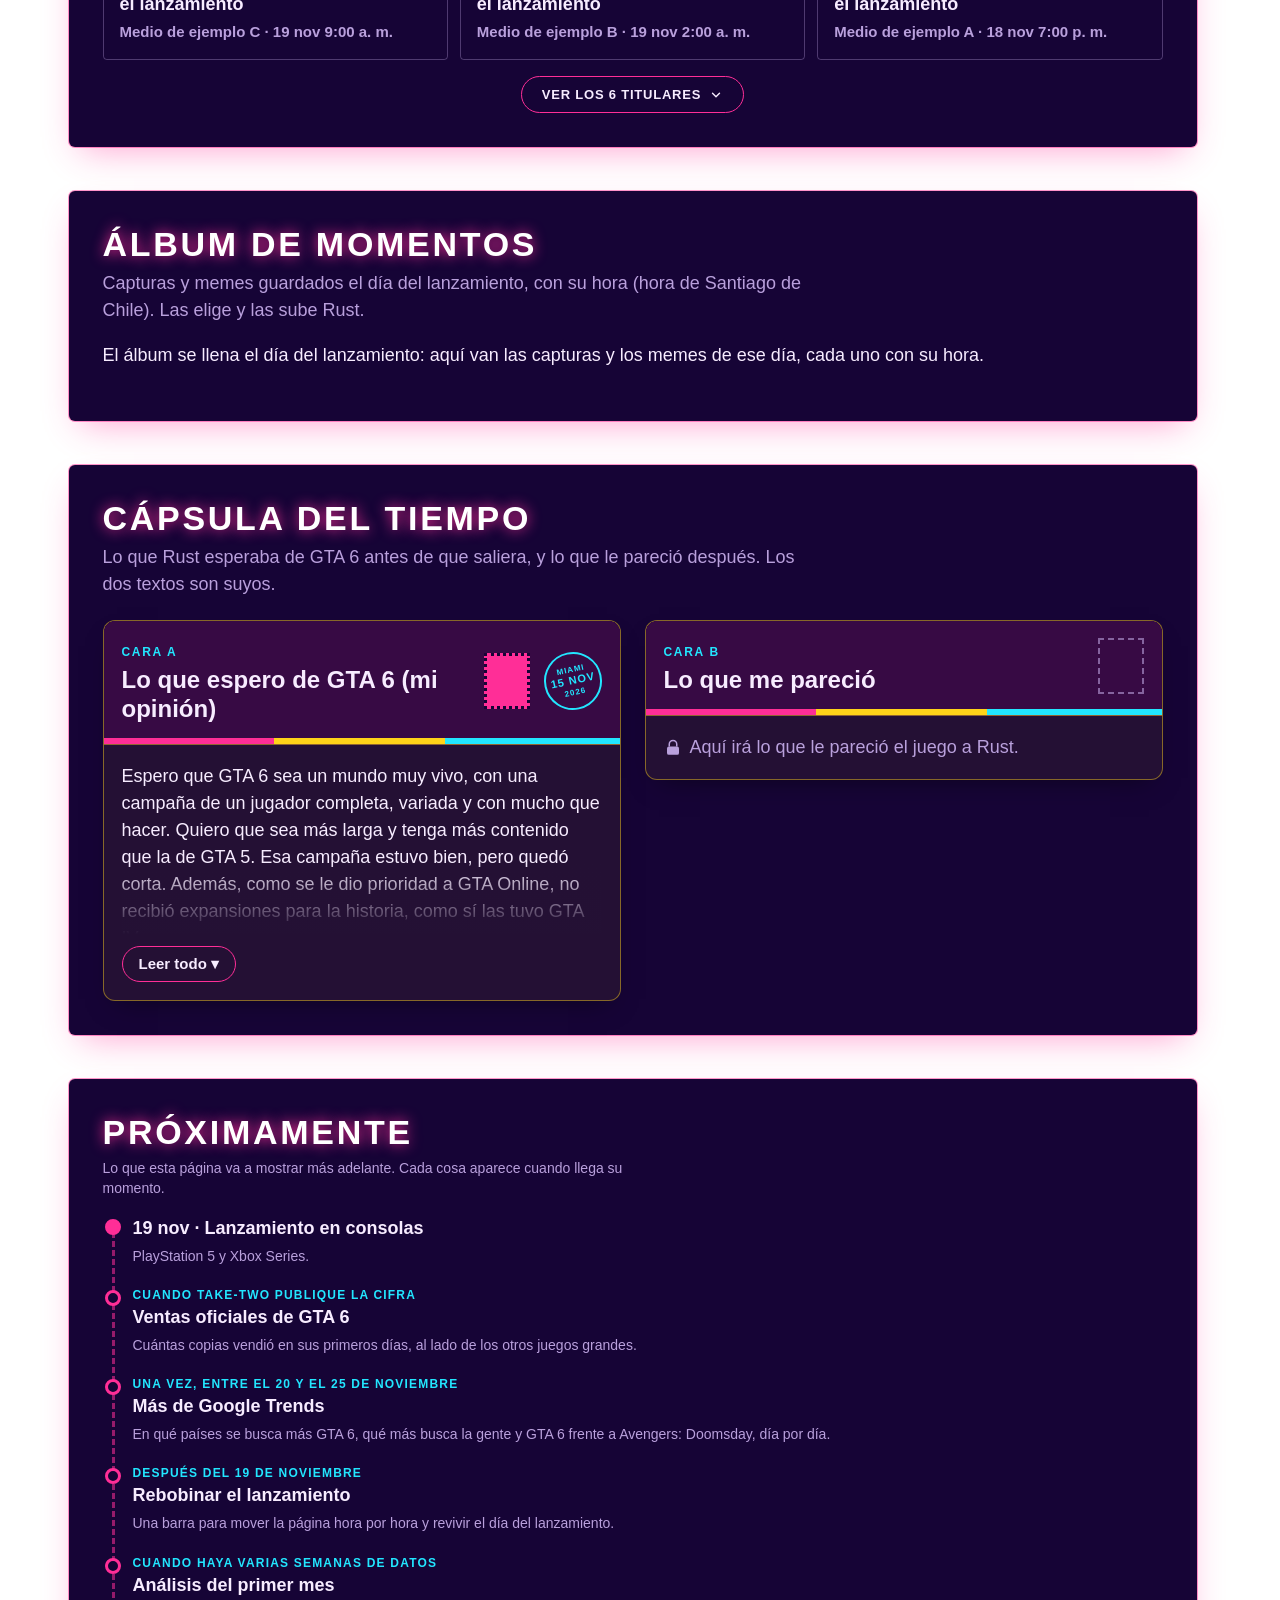
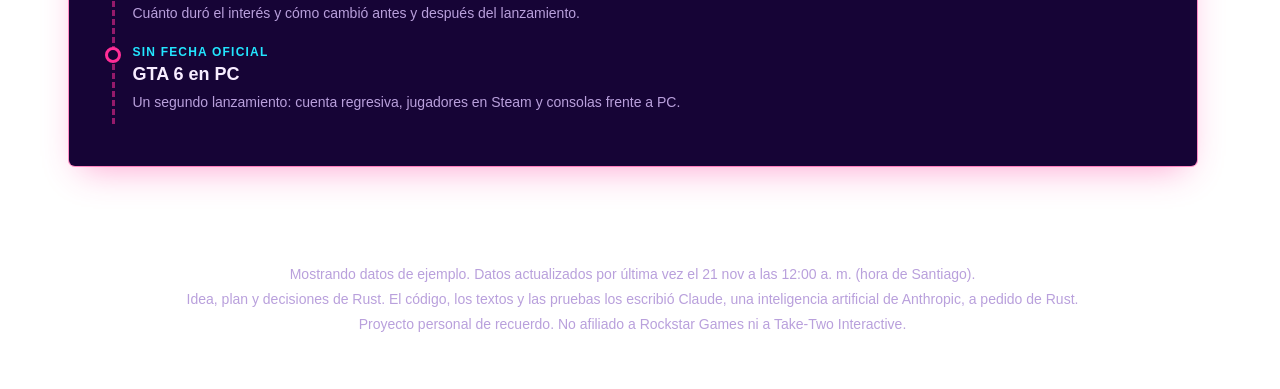
==== commit e2457f17: "9.4: el cielo de Miami ya no cambia de golpe al abrir la página Plan aprobado por Bruno (paso 1 de 2" ====
--- a/web/index.html
+++ b/web/index.html
@@ -6,15 +6,9 @@
 <!-- Política de seguridad (revisión del 2026-11-14): la página solo ejecuta sus propios archivos
      .js, y solo carga letras de Google Fonts y fotos de YouTube y Twitch. Si algún día un texto
      de las fuentes (un titular, el título de un video) colara código, el navegador no lo ejecutaría. -->
-<meta http-equiv="Content-Security-Policy" content="default-src 'self'; script-src 'self' 'sha256-X+BxiIGZzr+SZ/hlsukTv99F/L3SF33PsRkroaJFRWc='; style-src 'self' 'unsafe-inline' https://fonts.googleapis.com; font-src https://fonts.gstatic.com; img-src 'self' data: https://i.ytimg.com https://static-cdn.jtvnw.net https://files.kick.com; connect-src 'self'; object-src 'none'; base-uri 'none'; form-action 'none'">
+<meta http-equiv="Content-Security-Policy" content="default-src 'self'; script-src 'self'; style-src 'self' 'unsafe-inline' https://fonts.googleapis.com; font-src https://fonts.gstatic.com; img-src 'self' data: https://i.ytimg.com https://static-cdn.jtvnw.net https://files.kick.com; connect-src 'self'; object-src 'none'; base-uri 'none'; form-action 'none'">
 <meta name="referrer" content="strict-origin-when-cross-origin">
 <title>19·NOV·2026 — El día de GTA 6</title>
-<!-- Estilo guardado antes del primer dibujo (9.4, paso C, Bruno, 2026-11-20): sin esto, quien
-     eligió "Miami 2026" veía Miami 1986 hasta que llegaba app.js. Es el único código dentro del
-     HTML: la política de seguridad lo permite por su huella (sha256 en script-src). Si se cambia
-     una sola letra, hay que recalcular la huella o el navegador no lo ejecuta (y lo avisa en la
-     consola, que probar_pagina.py revisa). -->
-<script>try{var t=localStorage.getItem("tema");if(t==="ochenta"||t==="actual")document.documentElement.dataset.tema=t}catch(e){}</script>
 <link rel="preconnect" href="https://fonts.googleapis.com">
 <link rel="preconnect" href="https://fonts.gstatic.com" crossorigin>
 <link href="https://fonts.googleapis.com/css2?family=Limelight&family=Monoton&family=Outfit:wght@400;500;600;700&family=Rajdhani:wght@500;600;700&display=swap" rel="stylesheet">
@@ -32,6 +26,9 @@
 <link rel="preload" as="script" href="animaciones.js">
 <link rel="preload" as="script" href="filtro-videos.js">
 <link rel="preload" as="script" href="app.js">
+<!-- Estilo guardado y cielo de Miami antes del primer dibujo (9.4, 2026-11-20). Va después de
+     estilos.css y de los preload para no atrasar esas bajadas. -->
+<script src="inicio.js"></script>
 <link rel="icon" href="icono.svg" type="image/svg+xml"><!-- icono original: sol, palmera y mar (hecho para este proyecto) -->
 <!-- Vista previa al compartir el enlace (WhatsApp, Discord, X...). Las redes piden la imagen con dirección completa. -->
 <meta name="description" content="Recuerdo del lanzamiento de GTA 6 (19 de noviembre de 2026): Twitch, Kick, YouTube, Google Trends y titulares, antes, durante y después del día.">
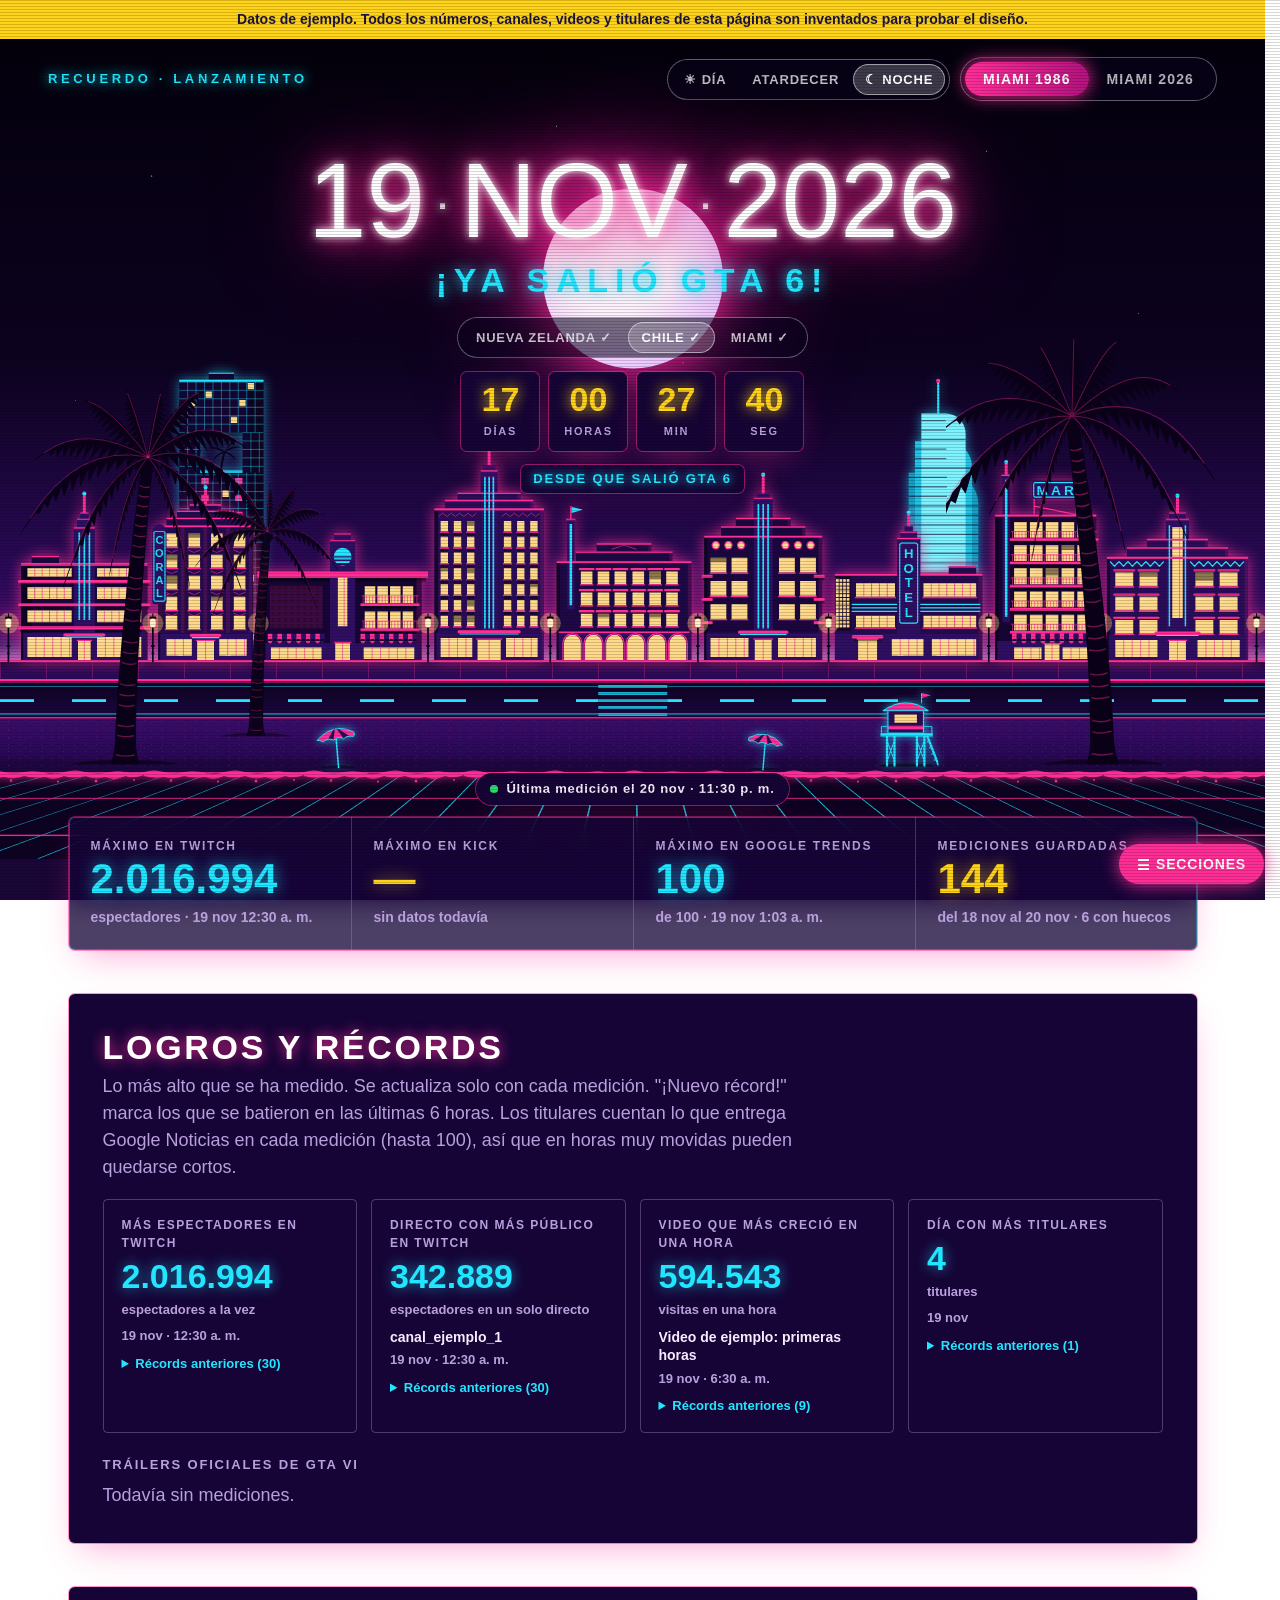
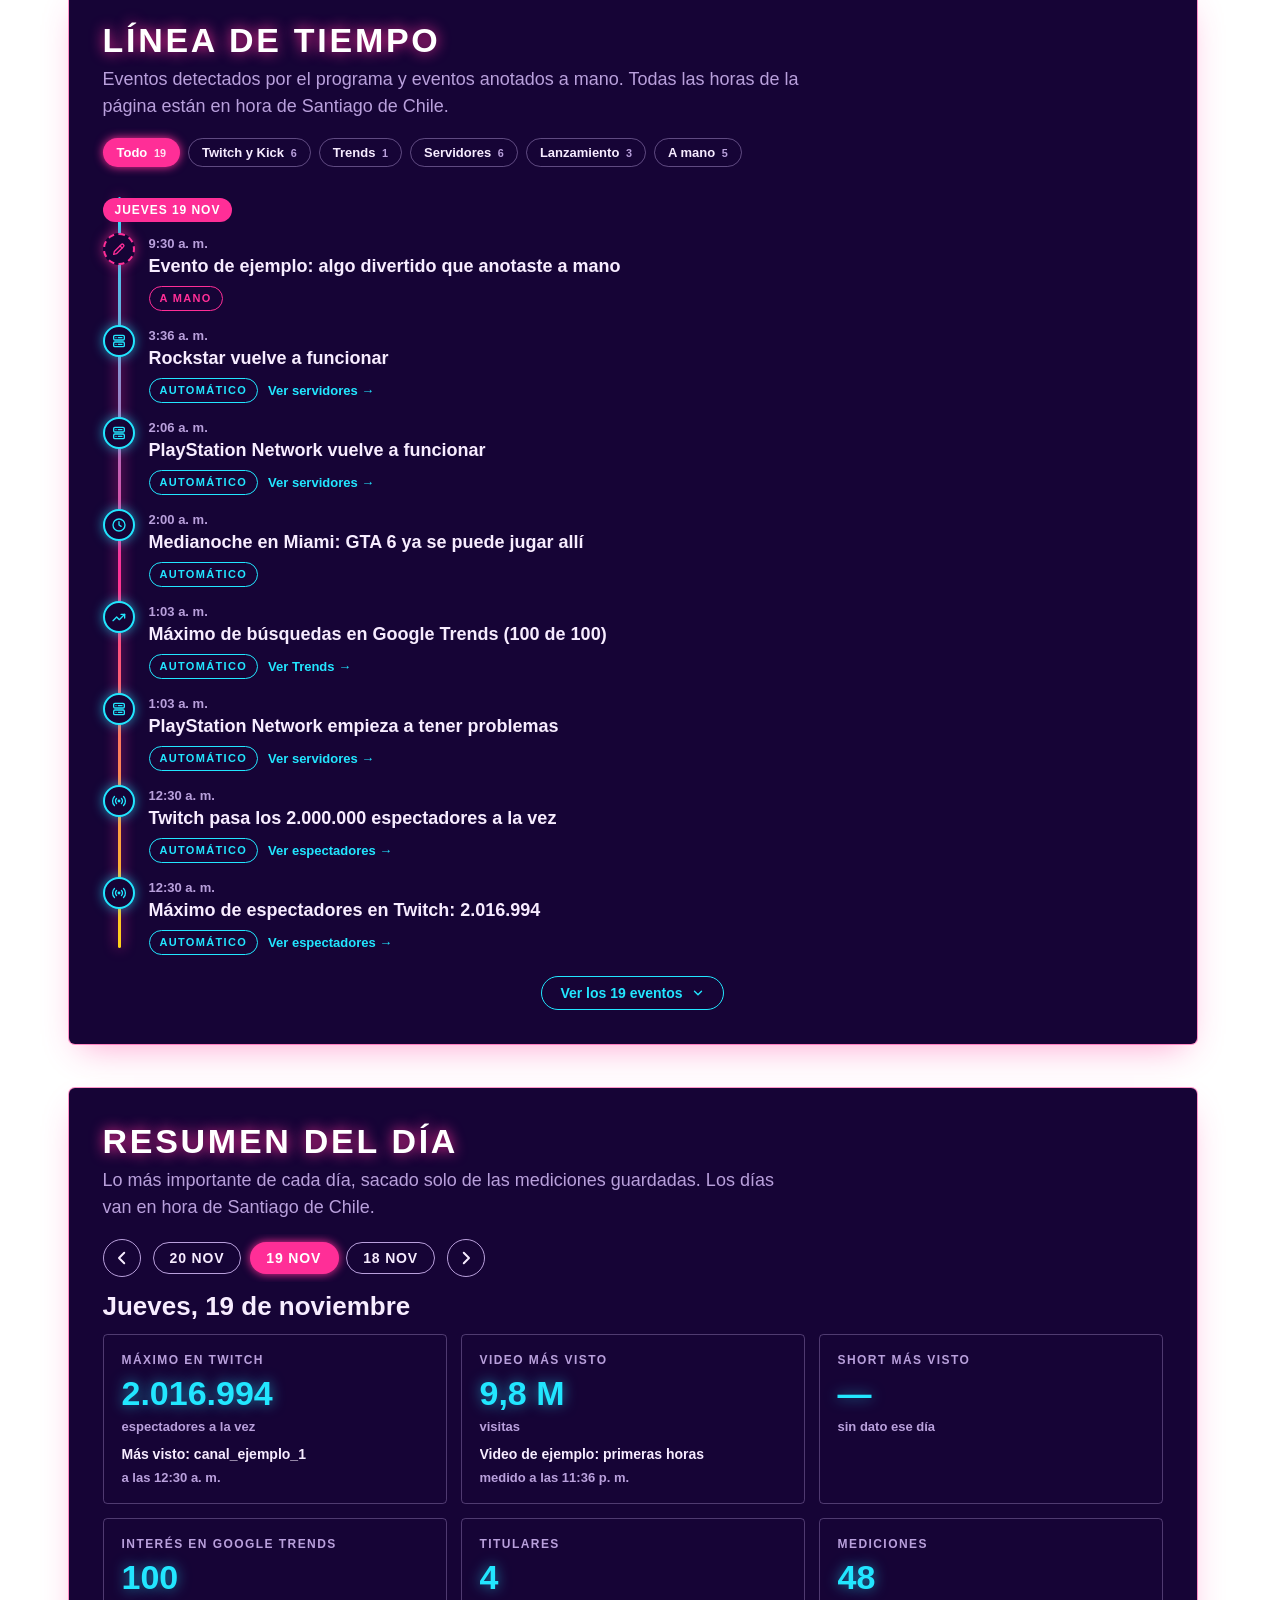
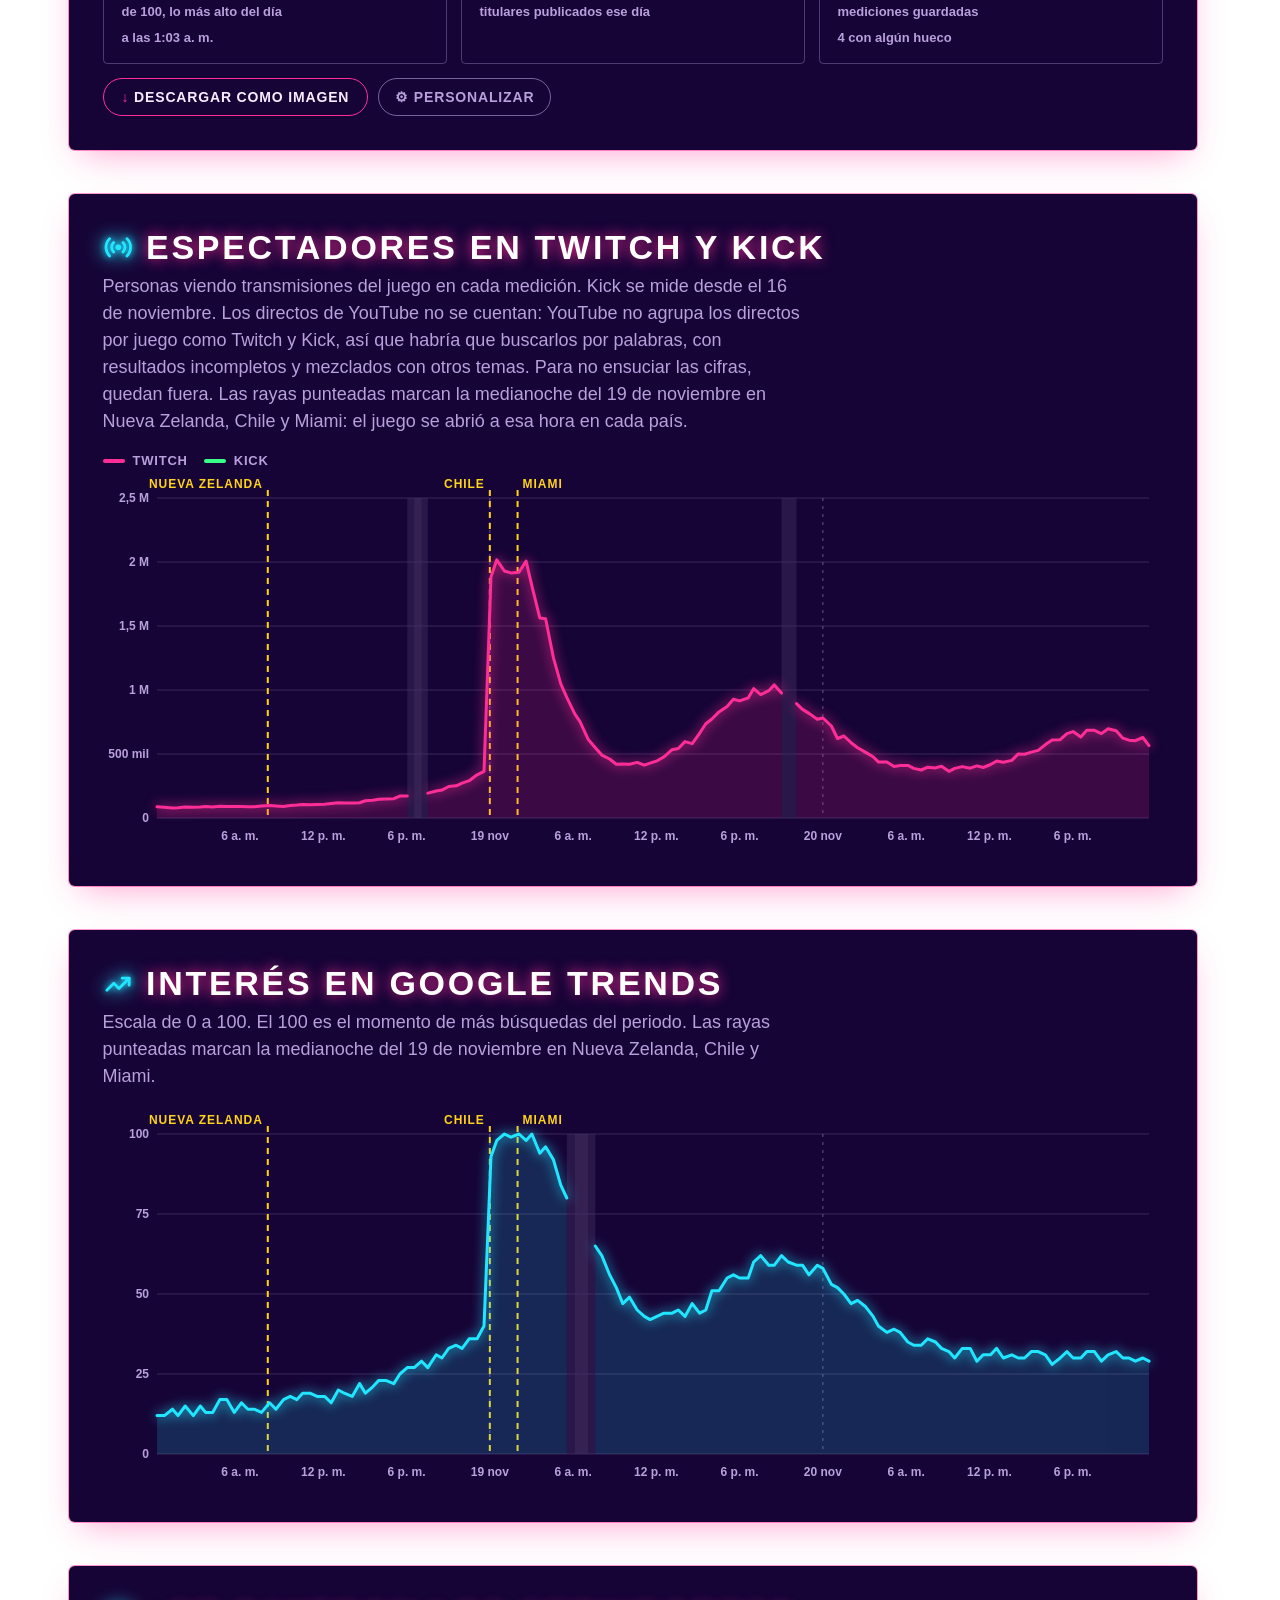
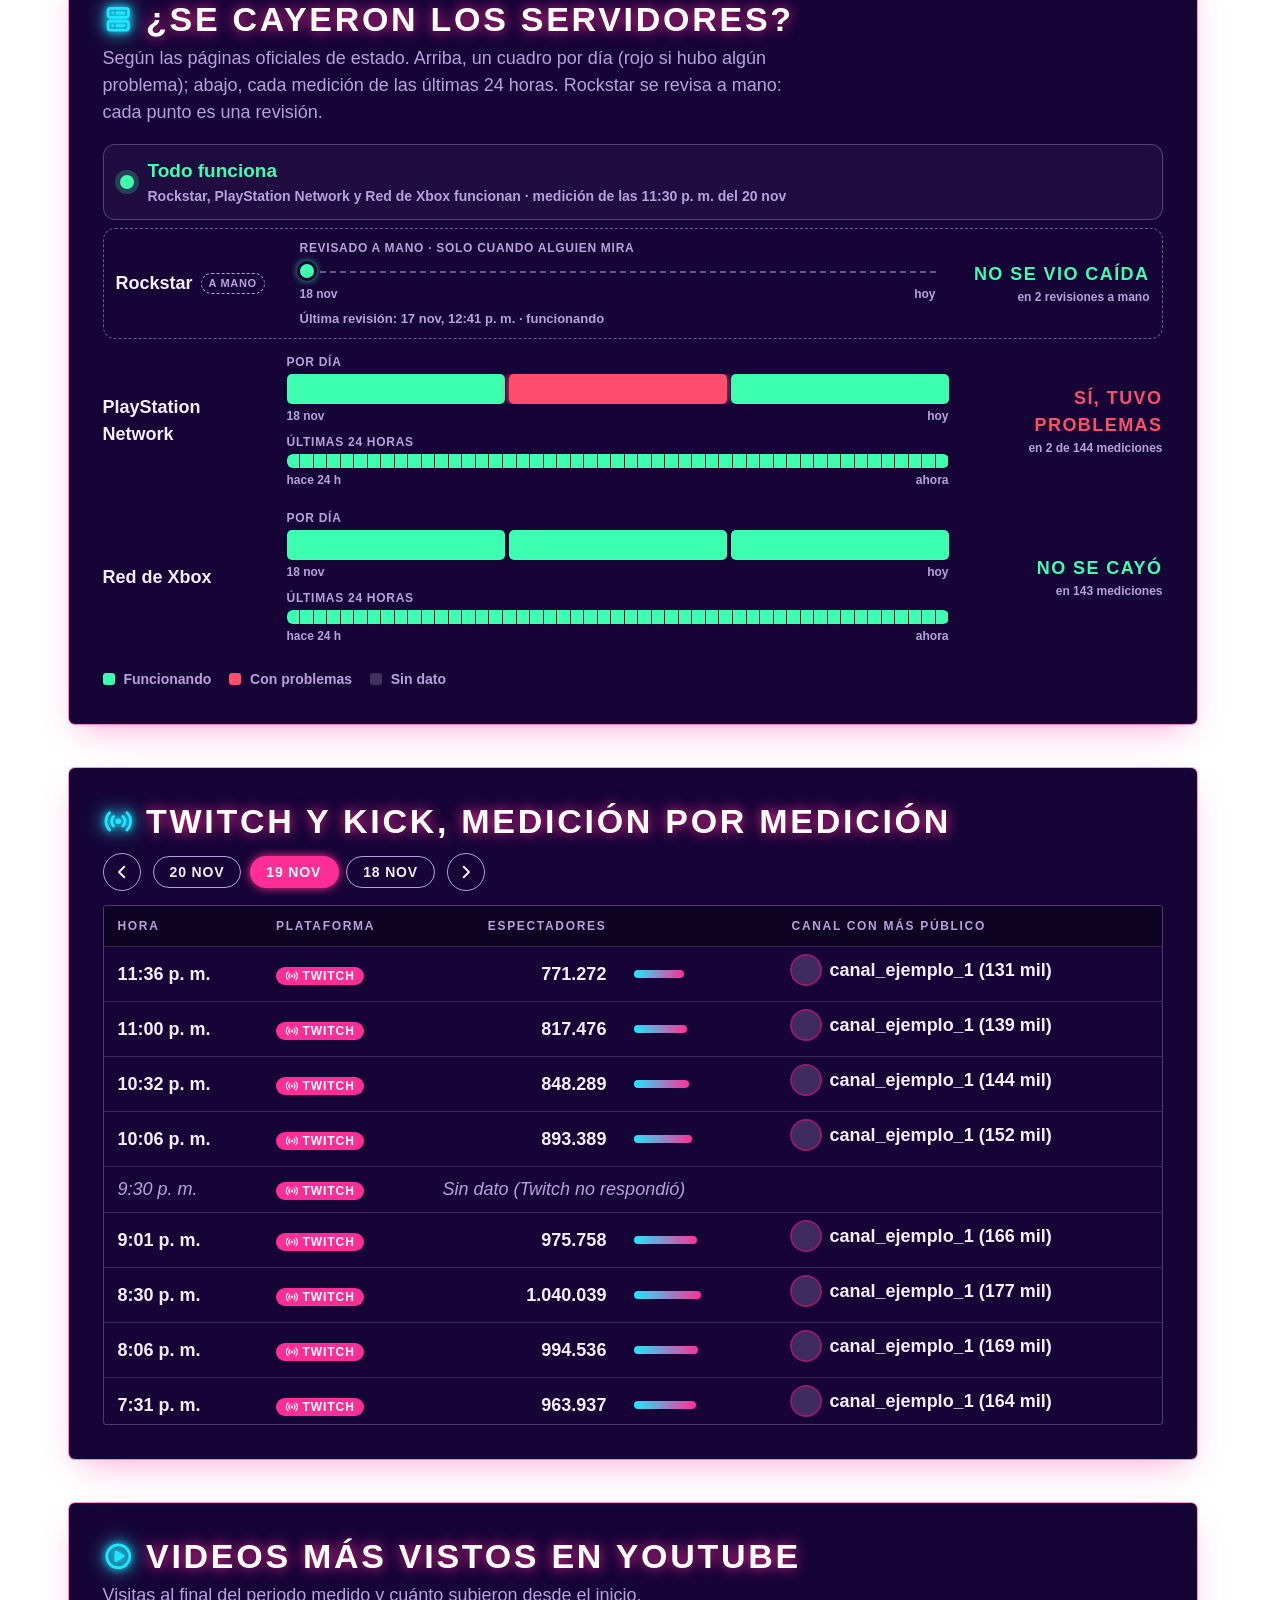
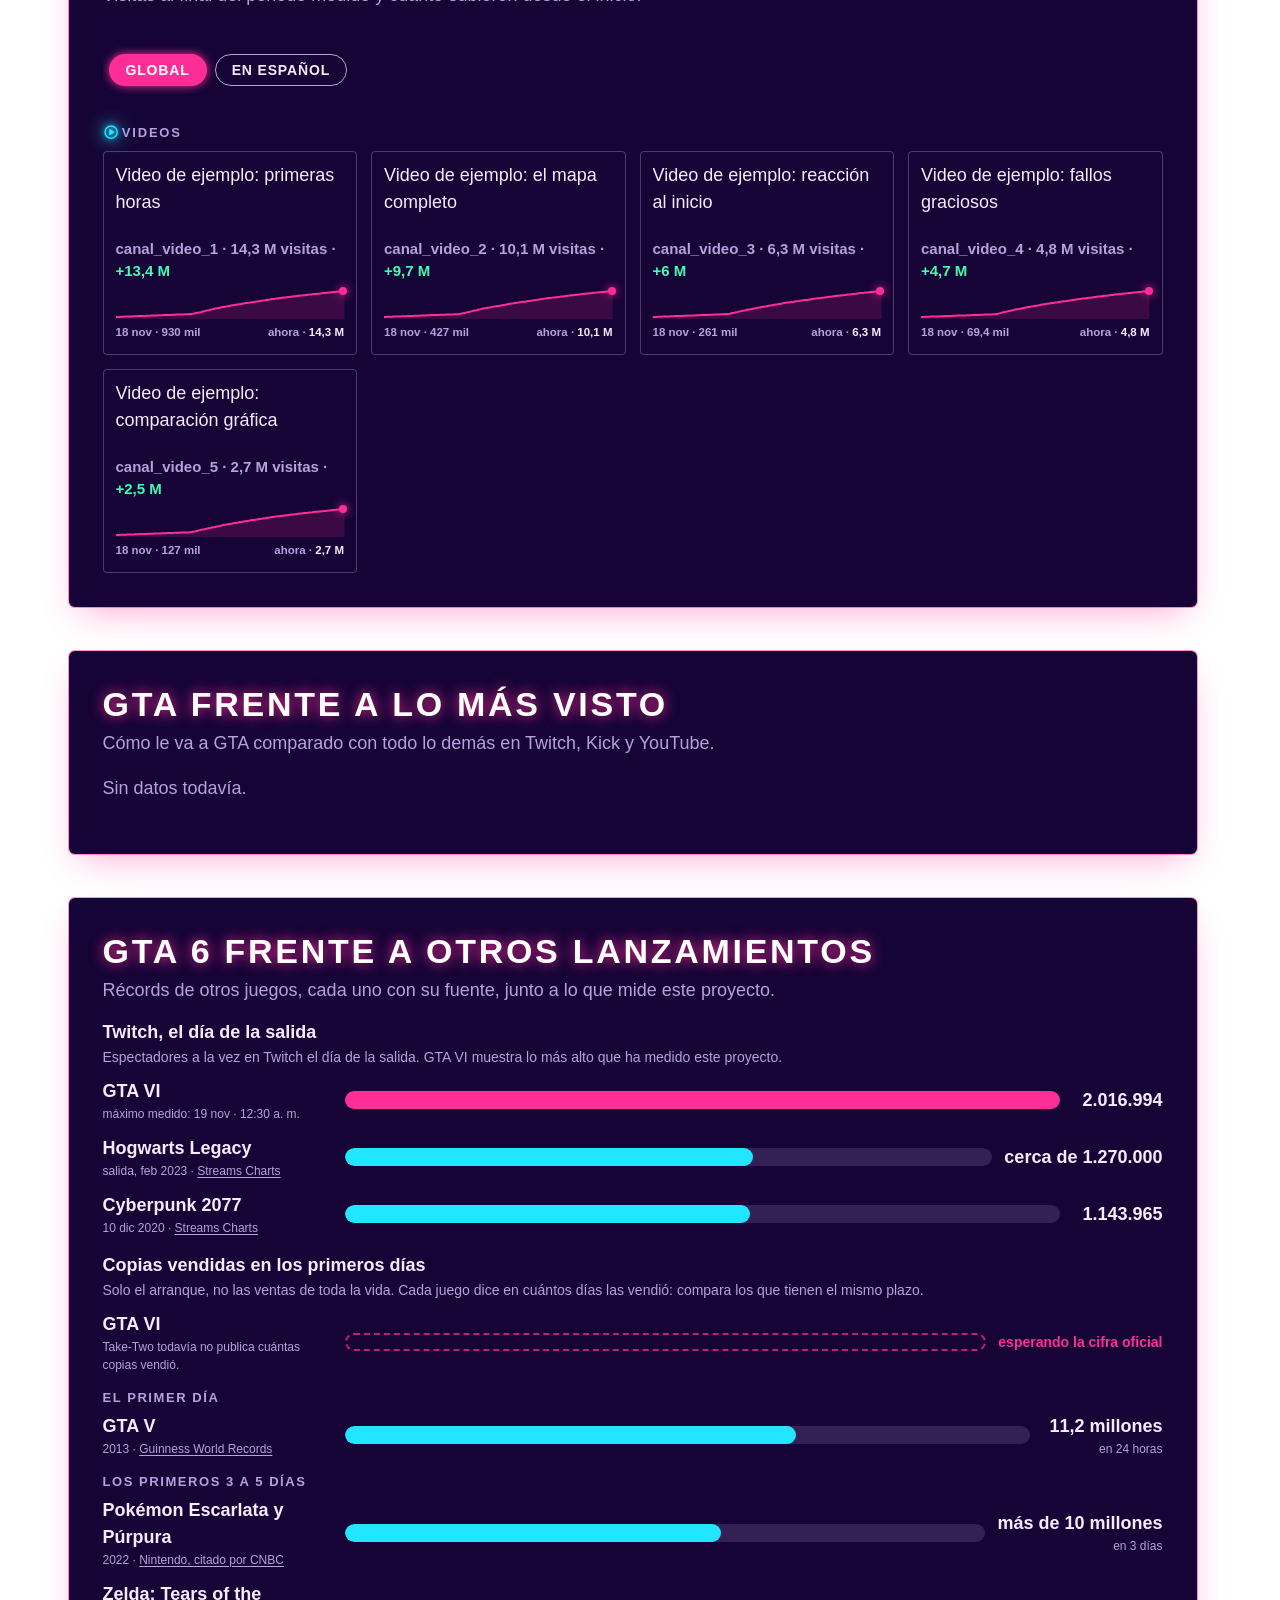
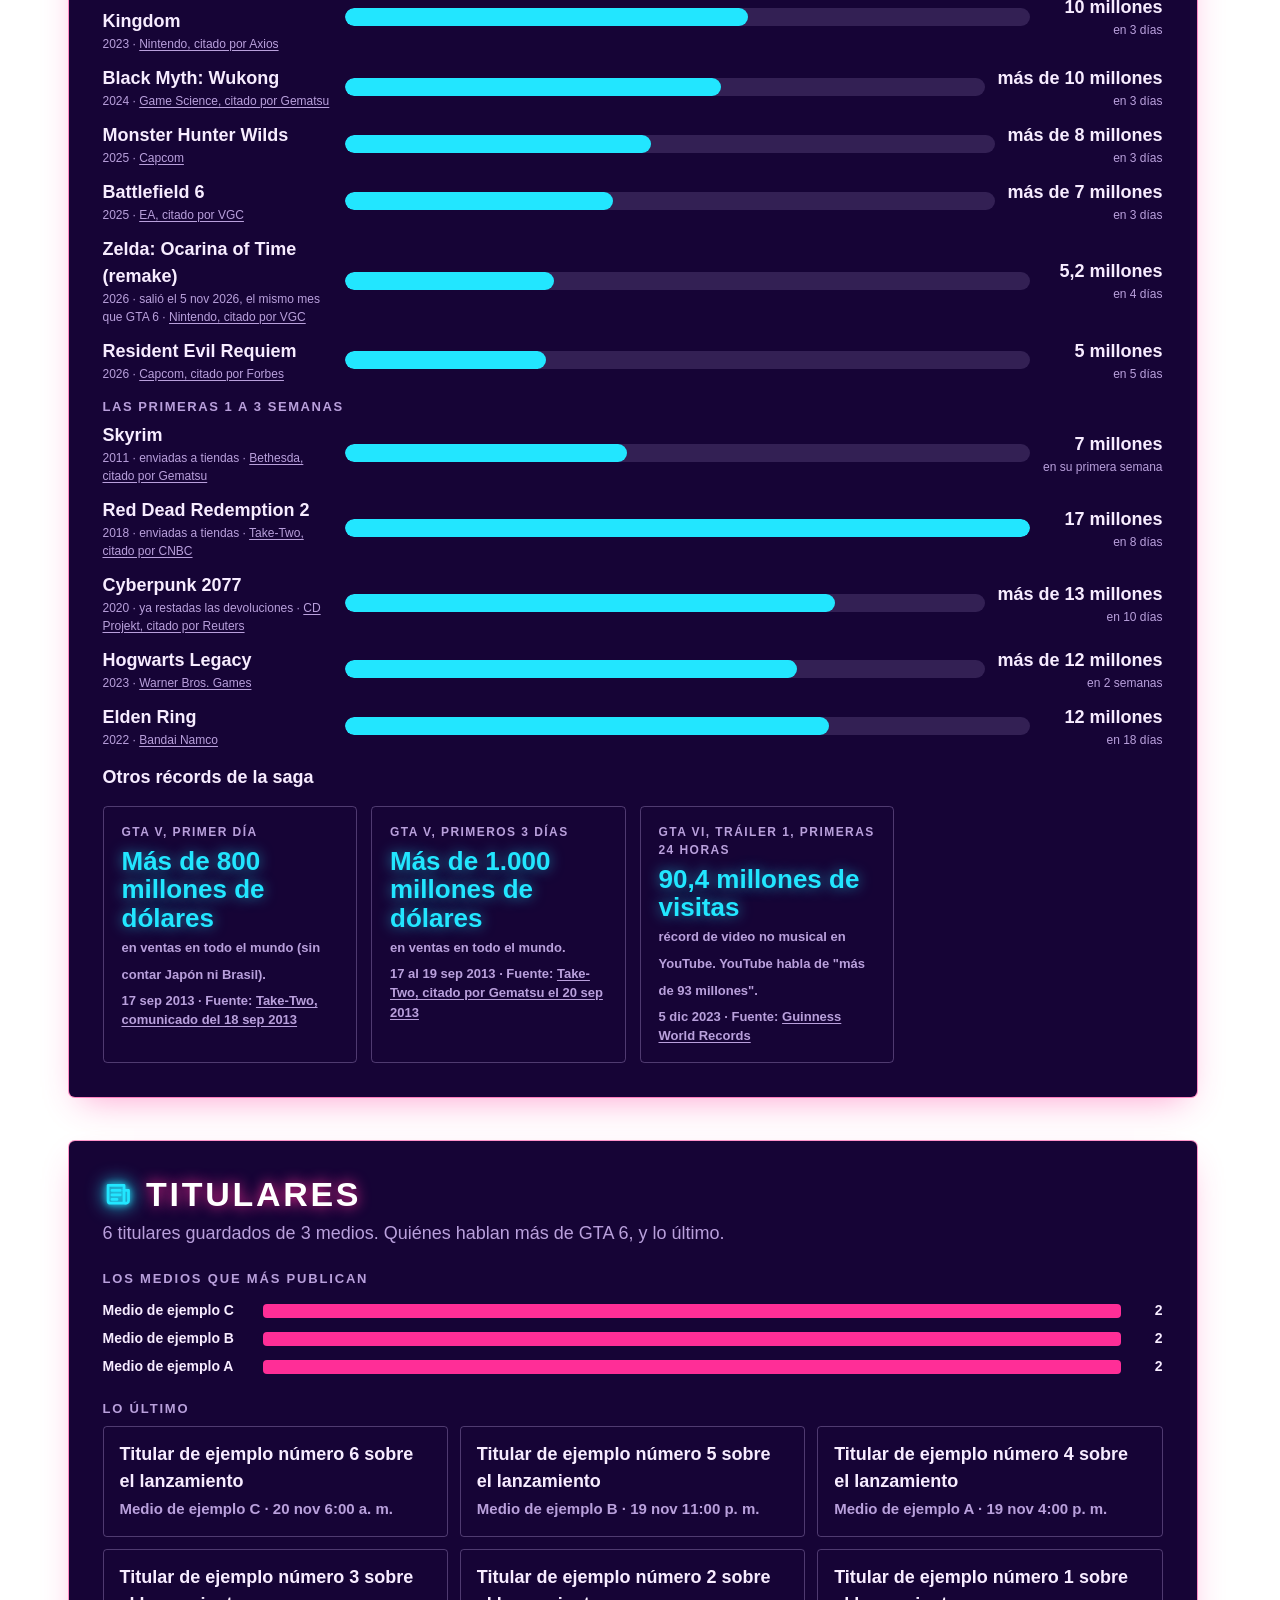
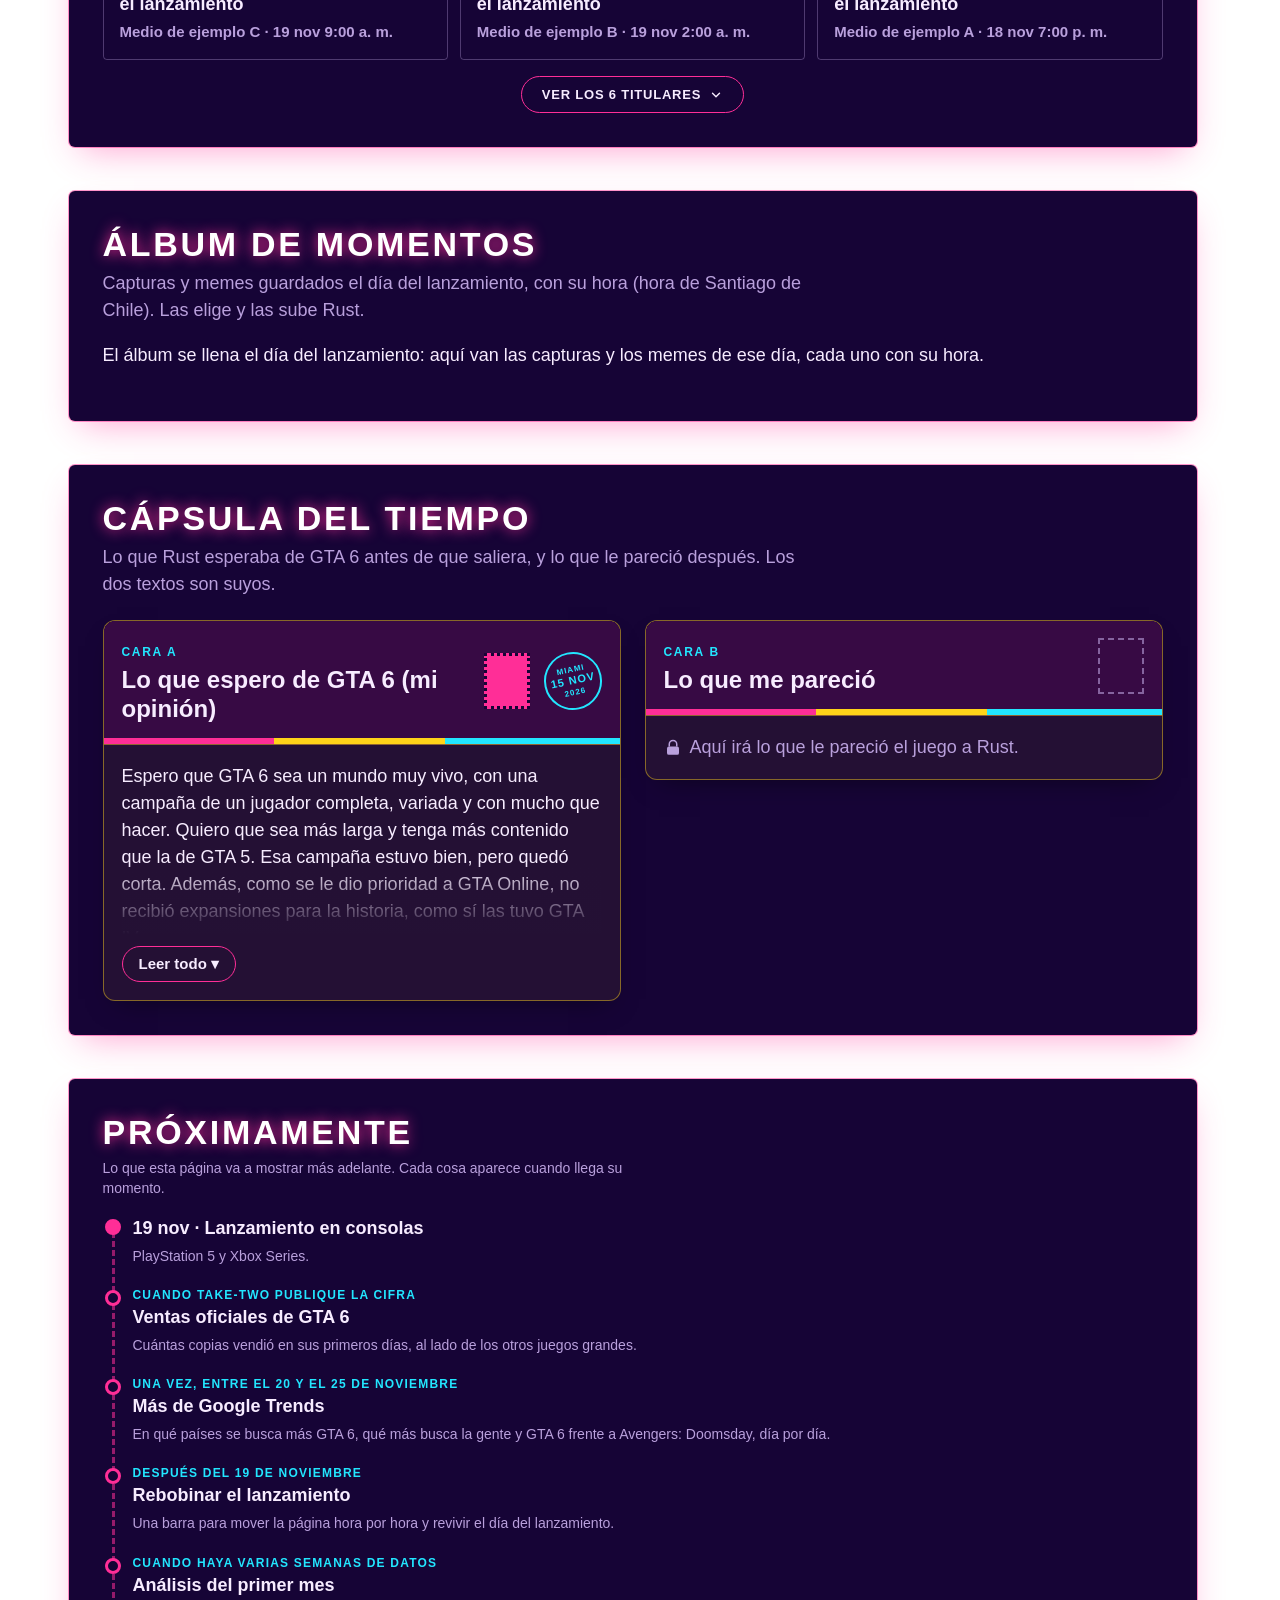
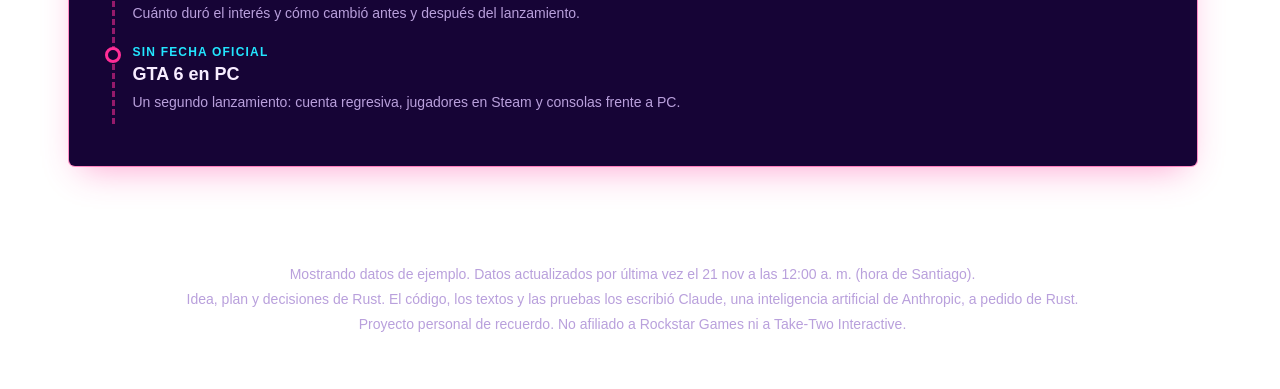
==== commit d93850e9: "9.4: arreglos del abogado del diablo; content-visibility descartado Segunda revisión del abogado del" ====
--- a/web/index.html
+++ b/web/index.html
@@ -27,7 +27,8 @@
 <link rel="preload" as="script" href="filtro-videos.js">
 <link rel="preload" as="script" href="app.js">
 <!-- Estilo guardado y cielo de Miami antes del primer dibujo (9.4, 2026-11-20). Va después de
-     estilos.css y de los preload para no atrasar esas bajadas. -->
+     estilos.css y de los preload para no atrasar esas bajadas. Las letras de Google van antes: moverlas detrás atrasaba
+     el primer dibujo 0,5 s (probado el 20 nov). -->
 <script src="inicio.js"></script>
 <link rel="icon" href="icono.svg" type="image/svg+xml"><!-- icono original: sol, palmera y mar (hecho para este proyecto) -->
 <!-- Vista previa al compartir el enlace (WhatsApp, Discord, X...). Las redes piden la imagen con dirección completa. -->
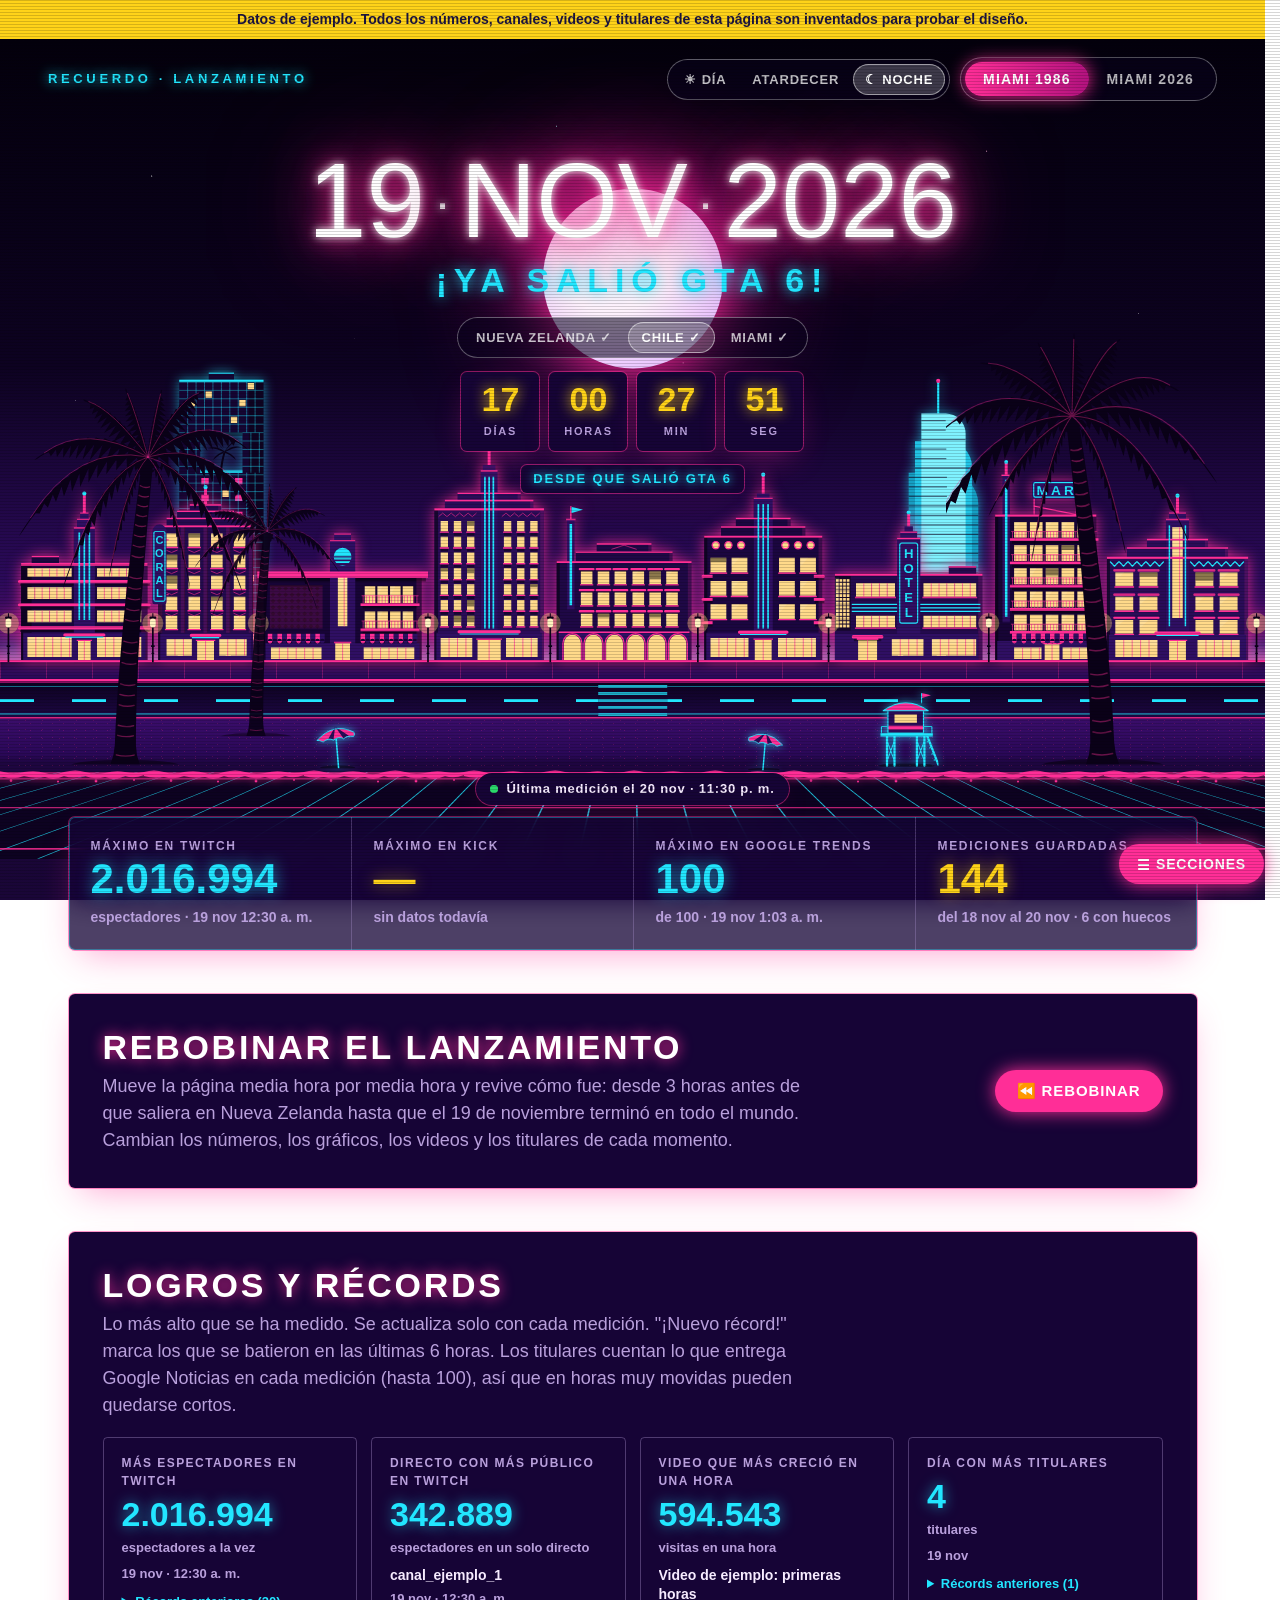
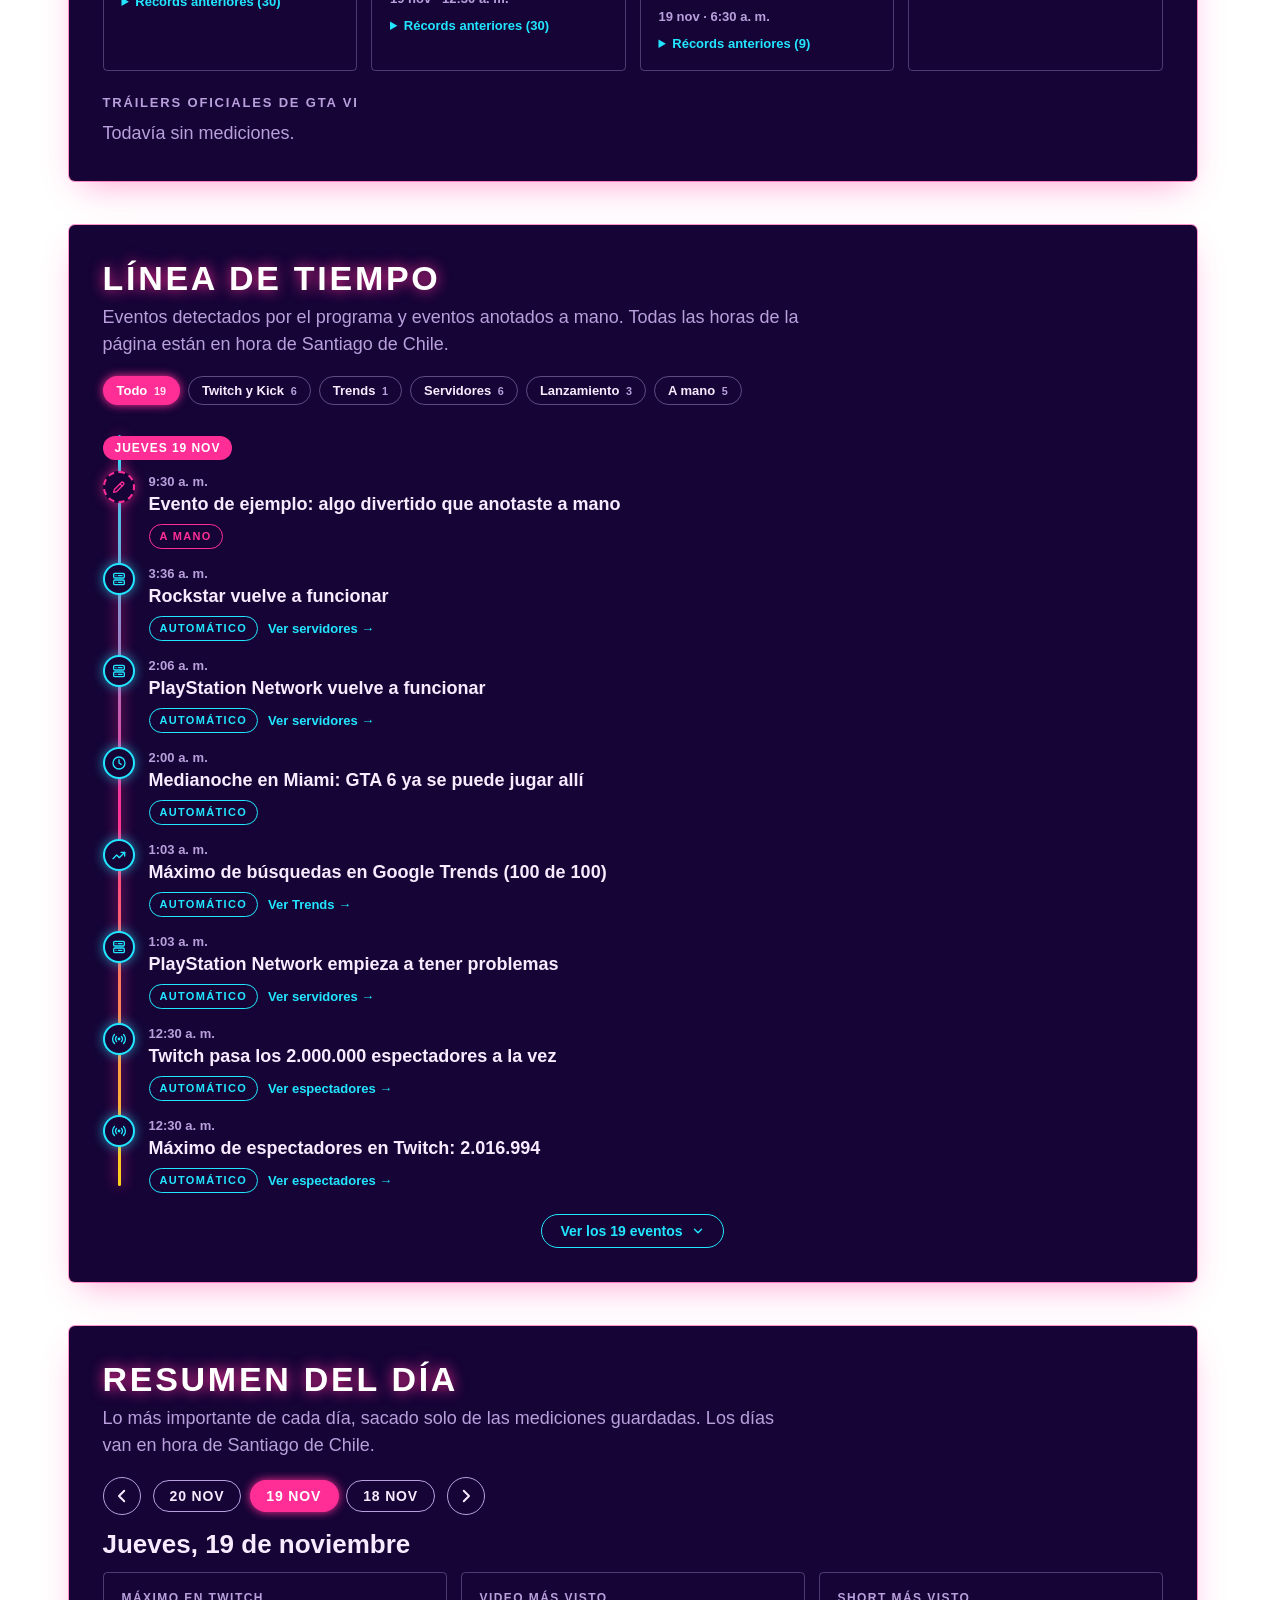
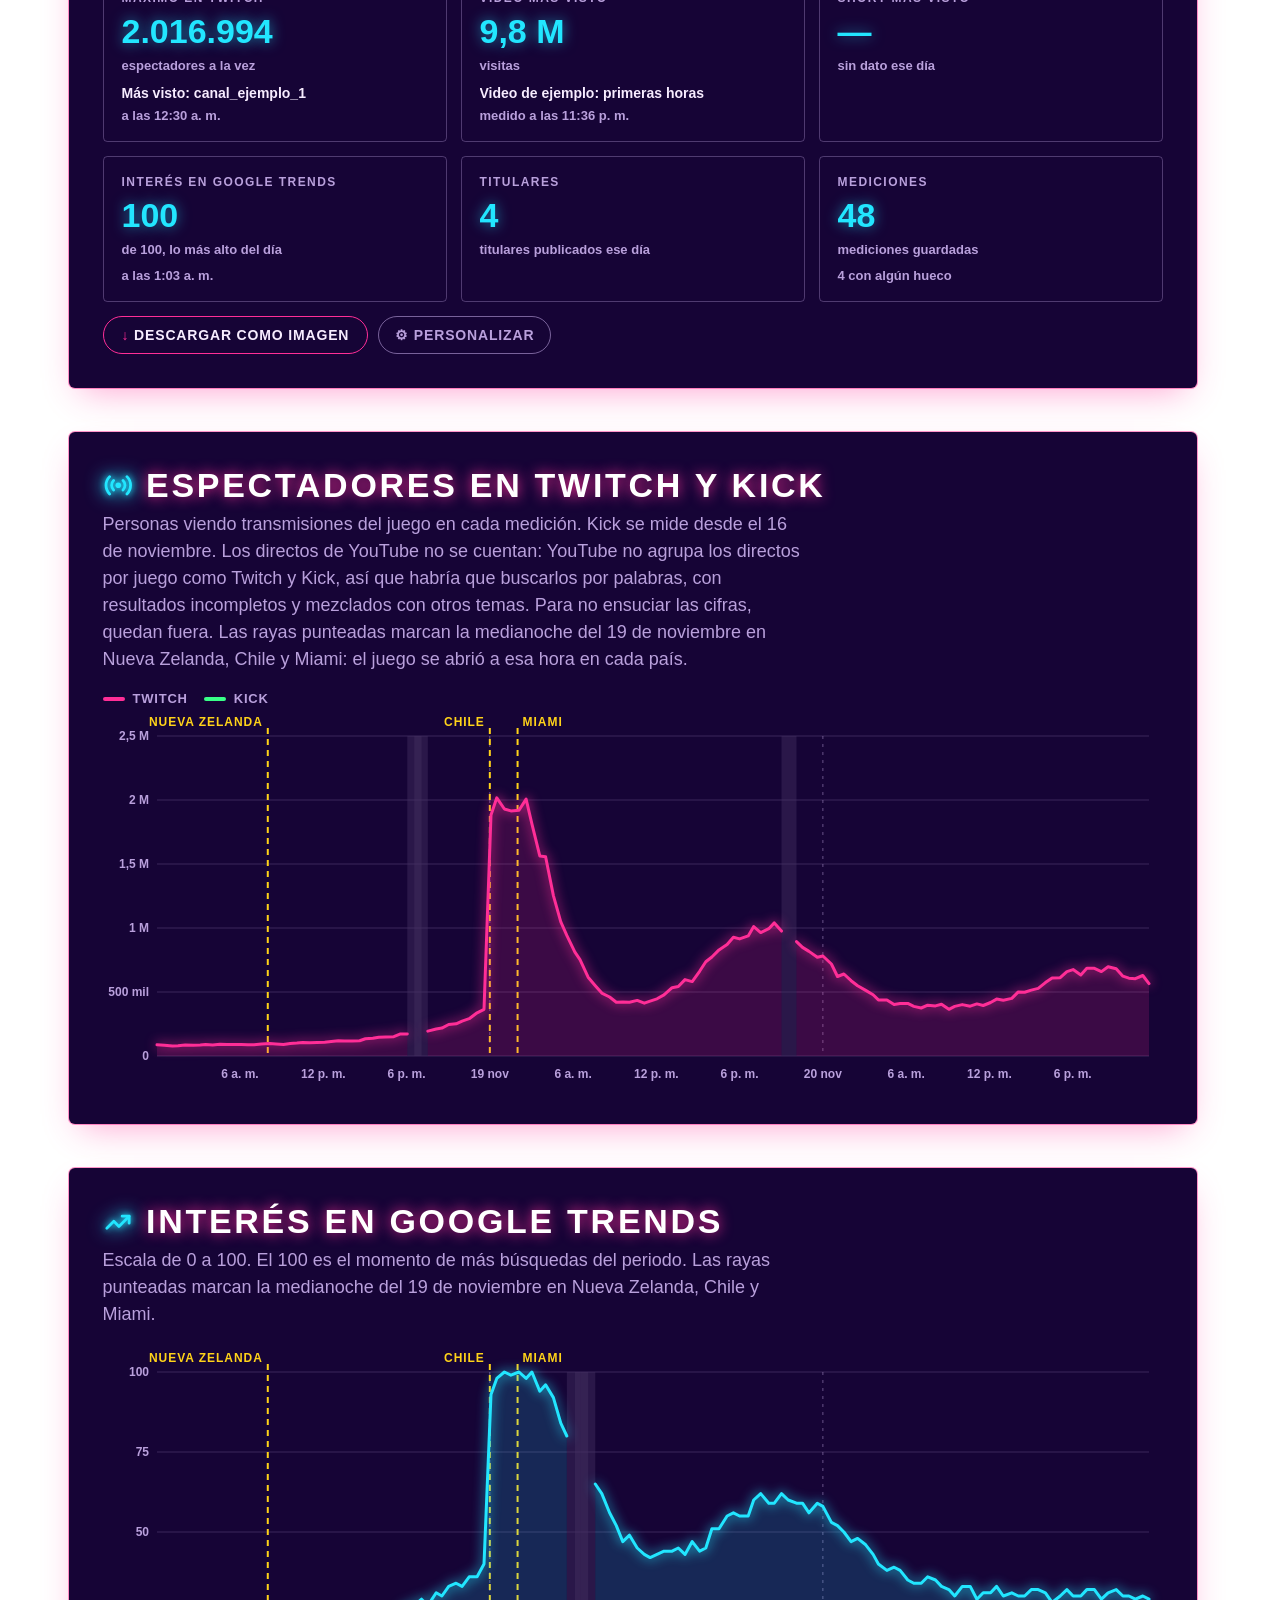
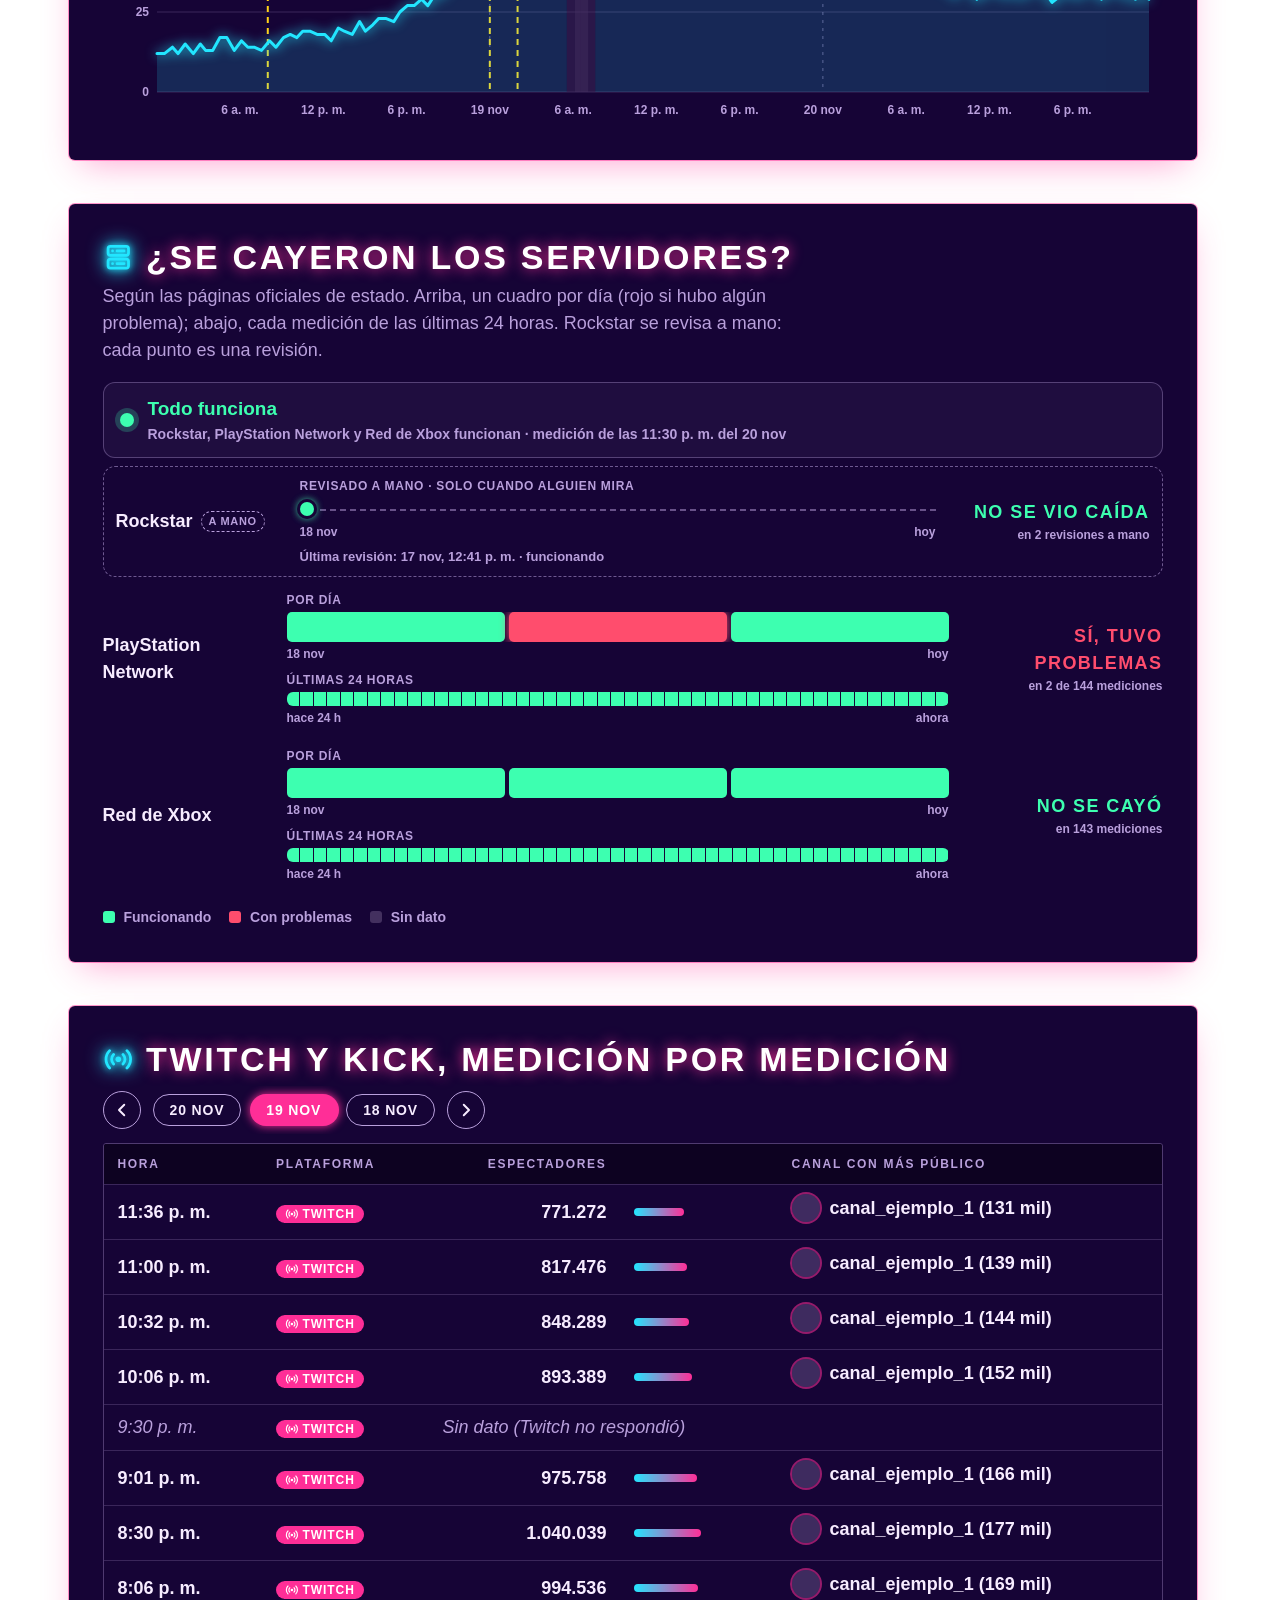
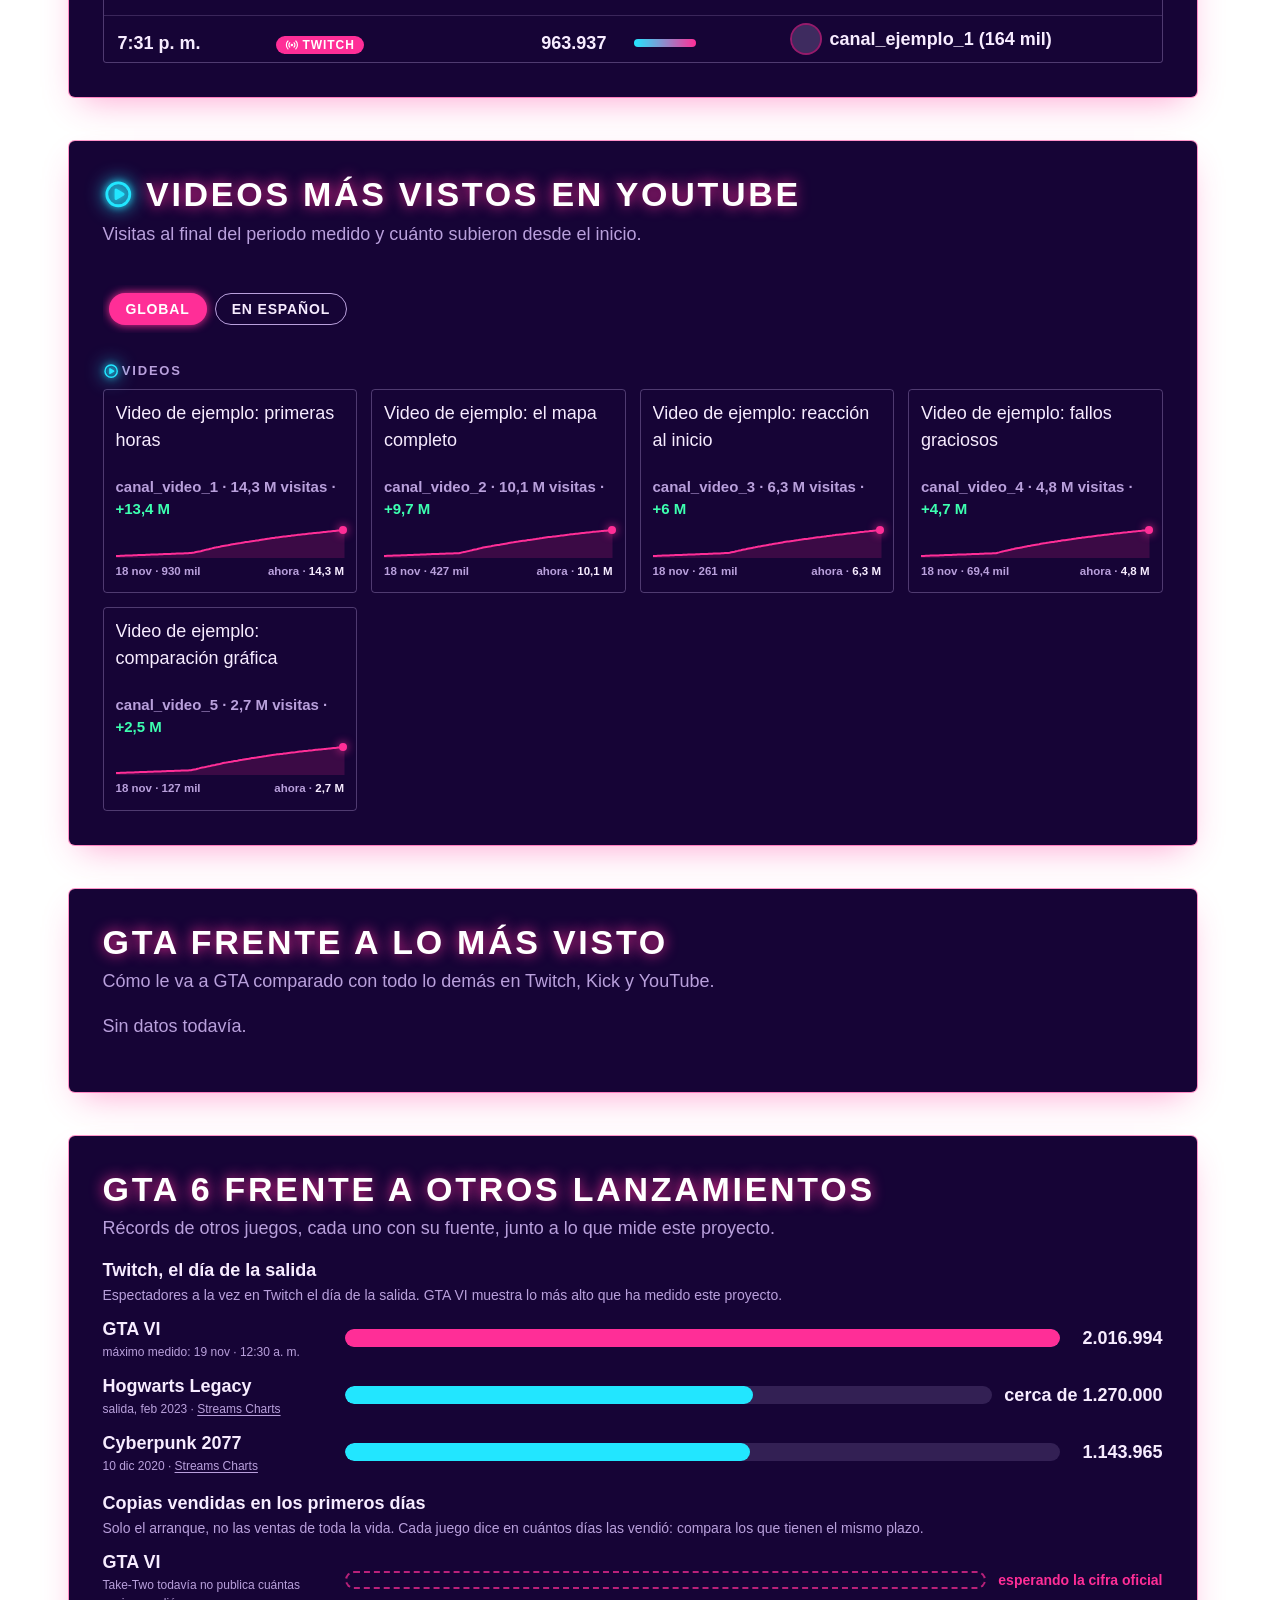
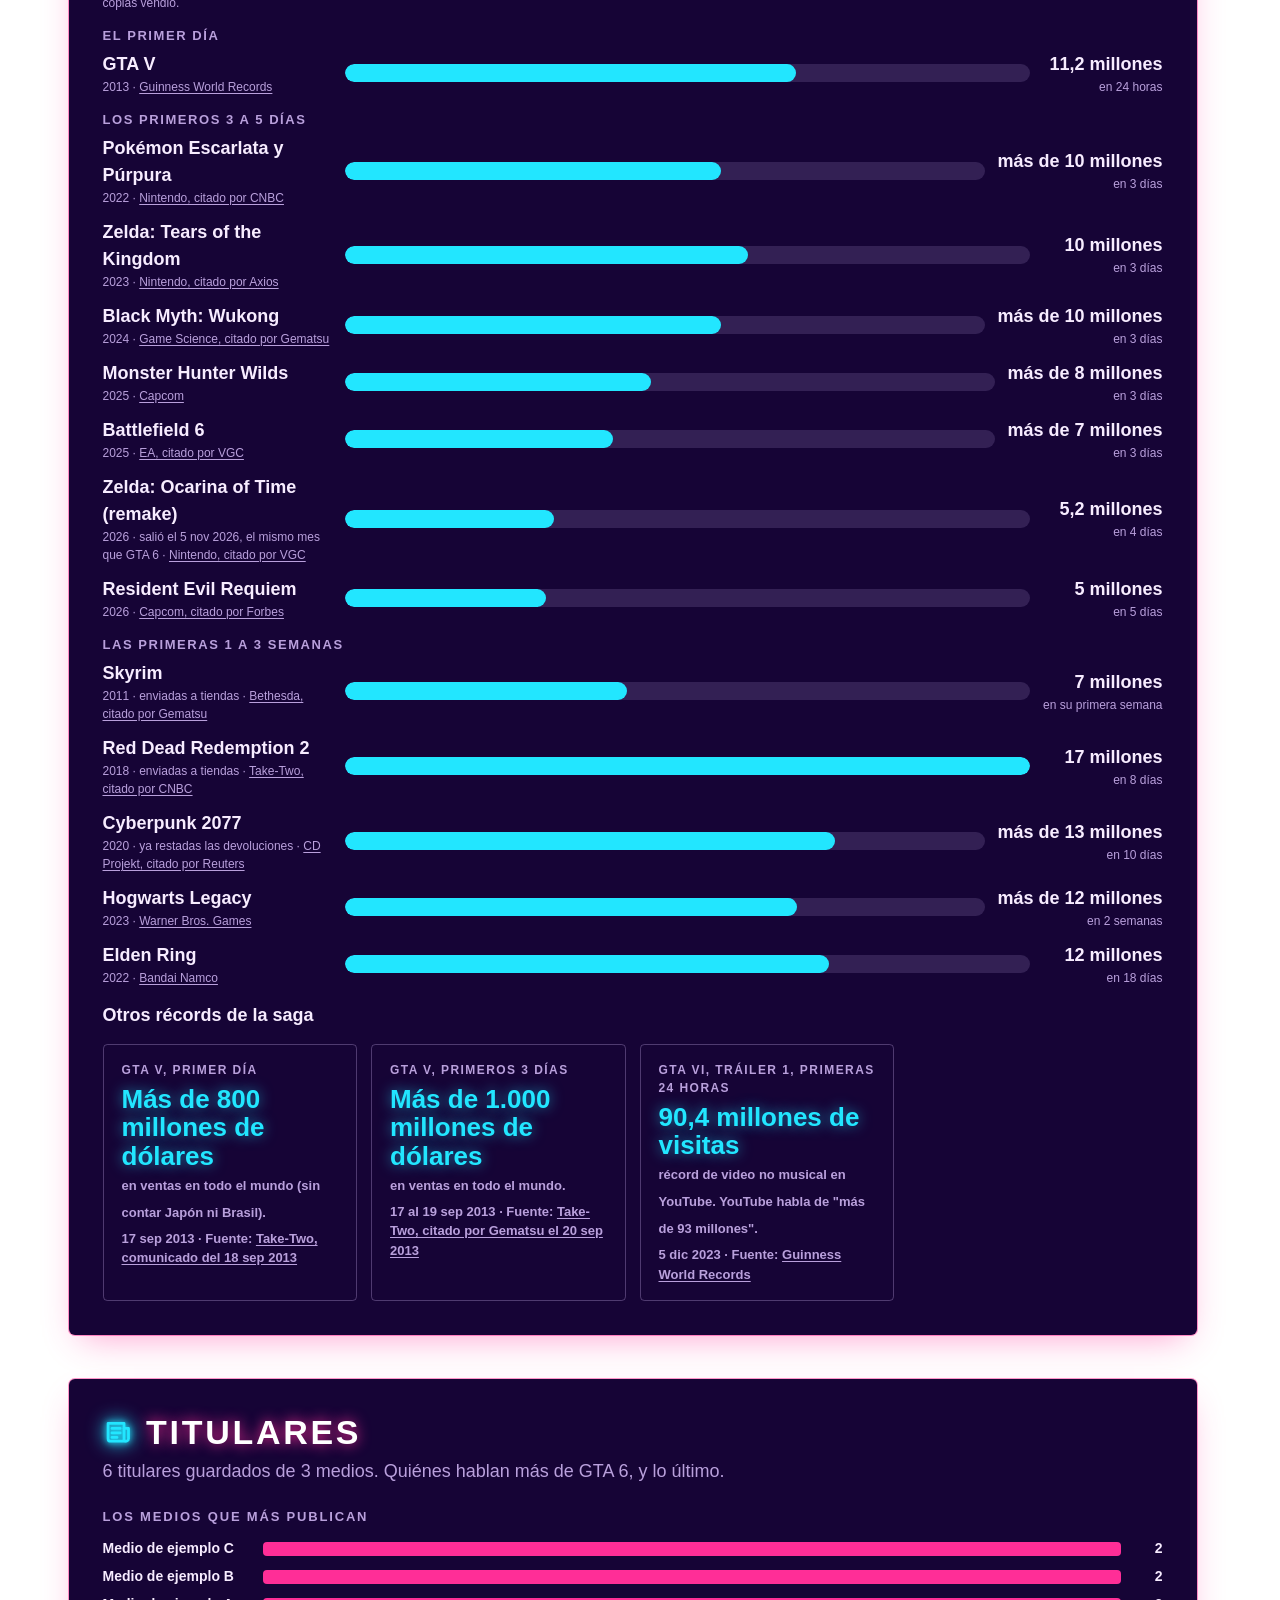
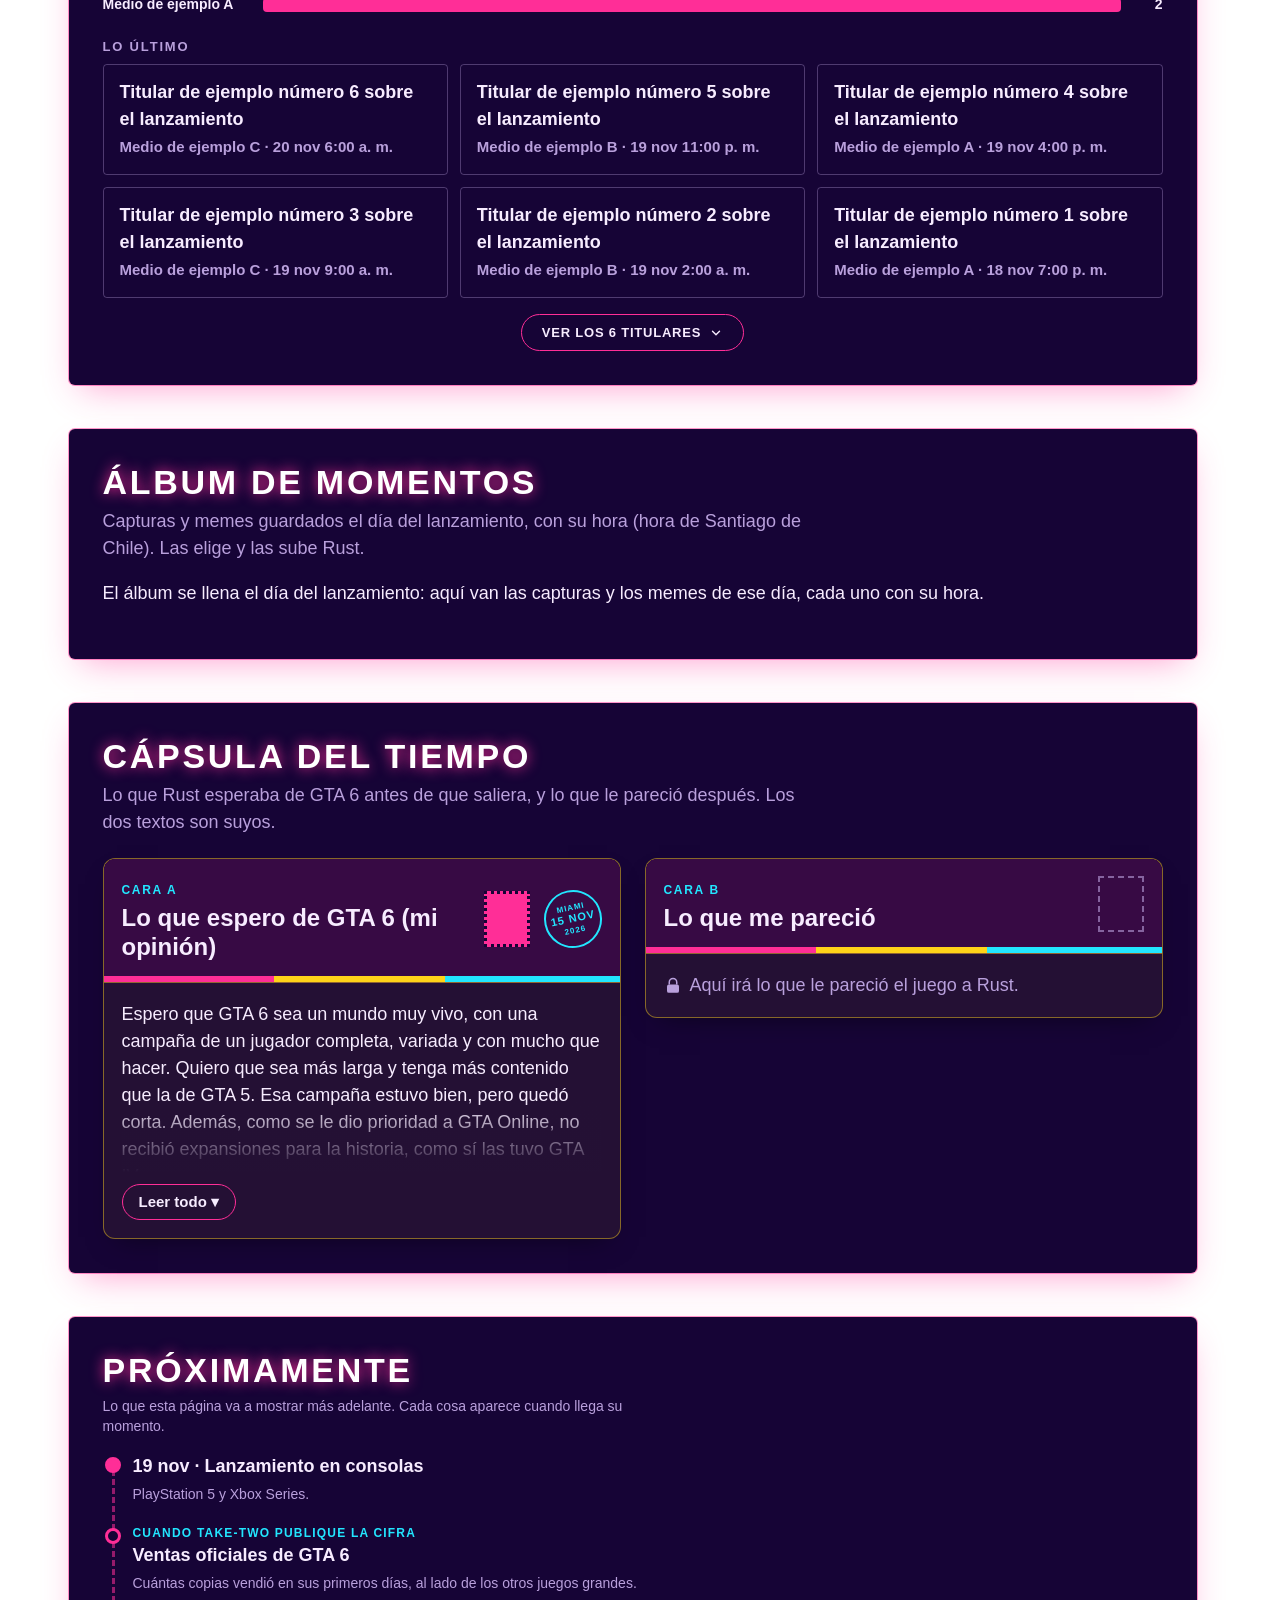
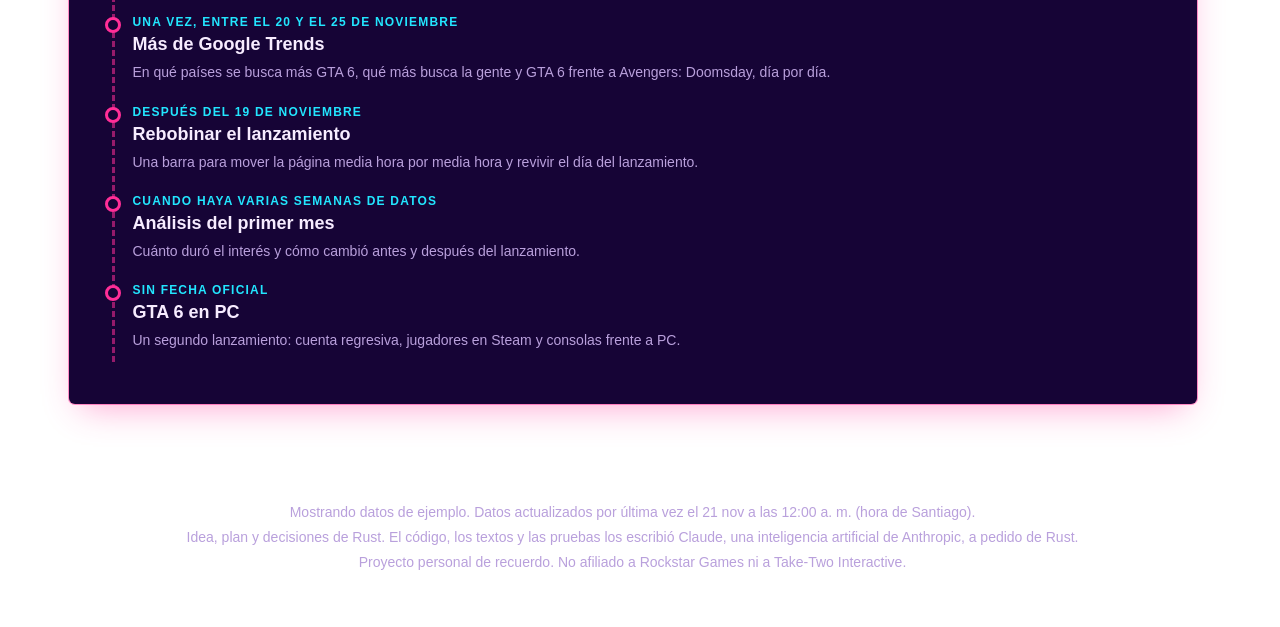
==== commit 52bc242b: "7.1 Rebobinar el lanzamiento: barra para revivir el lanzamiento media hora por media hora Entrevista" ====
--- a/web/index.html
+++ b/web/index.html
@@ -164,6 +164,17 @@
   <p class="en-vivo" id="en-vivo" hidden></p>
   <section class="fichas" id="fichas"></section>
 
+  <!-- Rebobinar el lanzamiento (tarea 7.1). La barra la arma app.js; los datos de cada momento
+       llegan de rebobinar.js, que solo se carga al tocar el botón. -->
+  <section class="bloque rb-entrada" id="rebobinar" hidden>
+    <div>
+      <h2>Rebobinar el lanzamiento</h2>
+      <p class="nota">Mueve la página media hora por media hora y revive cómo fue: desde 3 horas antes de que saliera en Nueva Zelanda hasta que el 19 de noviembre terminó en todo el mundo. Cambian los números, los gráficos, los videos y los titulares de cada momento.</p>
+      <p class="rb-error" id="rb-error" role="alert" hidden>No se pudo cargar el rebobinado. Revisa la conexión y vuelve a intentarlo.</p>
+    </div>
+    <button type="button" class="rb-abrir" id="rb-abrir">⏪ Rebobinar</button>
+  </section>
+
   <!-- Logros y récords (tarea 6.2, opción A "vitrina" de Bruno) -->
   <section class="bloque observar" id="records">
     <h2>Logros y récords</h2>
@@ -297,6 +308,9 @@
 
 <nav class="menu" id="menu" aria-label="Secciones de la página"></nav>
 <div class="globo" id="globo" hidden></div>
+<!-- Rebobinar (7.1): la barra fija de abajo y la capa de los fuegos al pasar por una hora cero -->
+<div class="rb-barra" id="rb-barra" role="region" aria-label="Rebobinar el lanzamiento" hidden></div>
+<div class="rb-fiesta" id="rb-fiesta" aria-hidden="true"></div>
 
 <script src="datos-ejemplo.js"></script>
 <script src="datos.js"></script>
--- a/web/estilos.css
+++ b/web/estilos.css
@@ -1313,3 +1313,63 @@
 .fv-volver { cursor: pointer; background: none; border: 0; padding: 10px 2px; min-height: 40px; color: var(--tenue); text-decoration: underline; font: 600 13px var(--f-texto); }
 .fv-aplicar:active, .fv-boton:active { transform: scale(.97); }
 @media (max-width: 640px) { .fv-panel { grid-template-columns: 1fr; padding: 14px; } }
+
+/* ---------- Rebobinar el lanzamiento (tarea 7.1). Diseño provisional y sobrio, con los colores
+   de cada estilo: Bruno elige después entre opciones de diseño. Lo arma app.js. ---------- */
+.rb-entrada { display: flex; align-items: center; justify-content: space-between; gap: 18px 28px; flex-wrap: wrap; }
+.rb-entrada h2 { margin-bottom: 6px; }
+.rb-entrada .nota { margin-bottom: 0; }
+.rb-entrada.abierto .rb-abrir { visibility: hidden; }
+.rb-abrir { cursor: pointer; flex: none; padding: 12px 22px; border: 0; border-radius: 999px; background: var(--a1); color: #fff; font: 800 15px var(--f-texto); letter-spacing: .06em; text-transform: uppercase; box-shadow: var(--sombra); }
+:root[data-tema="ochenta"] .rb-abrir { box-shadow: 0 0 18px var(--a1); }
+.rb-abrir:disabled { opacity: .7; cursor: progress; }
+.rb-abrir:focus-visible, .rb-barra button:focus-visible, .rb-barra input:focus-visible { outline: 2px solid var(--a2); outline-offset: 2px; }
+.rb-error { margin: 10px 0 0; color: var(--mal); font-weight: 700; }
+.rb-barra { position: fixed; left: 50%; bottom: 10px; z-index: 42; width: min(1160px, calc(100% - 20px)); transform: translateX(-50%);
+  padding: 10px 16px 12px; border-radius: var(--radio); background: var(--panel); box-shadow: var(--sombra), 0 -6px 30px rgba(0,0,0,.18); }
+.rb-barra[hidden] { display: none; }
+.rb-fila { display: flex; align-items: center; justify-content: space-between; gap: 8px 16px; flex-wrap: wrap; }
+.rb-momento { margin: 0; display: flex; flex-wrap: wrap; align-items: baseline; gap: 2px 12px; font-variant-numeric: tabular-nums; }
+.rb-momento b { font: 800 clamp(18px, 2.4vw, 24px)/1.2 var(--f-texto); }
+.rb-momento .rb-cl { color: var(--tenue); font-size: 14px; font-weight: 600; }
+.rb-momento .rb-cl:empty { display: none; }
+.rb-momento .rb-desde { color: var(--a1); font-weight: 700; font-size: 15px; }
+:root[data-tema="ochenta"] .rb-momento .rb-desde { color: var(--a2); }
+.rb-barra small { color: var(--tenue); font: 700 11px var(--f-texto); letter-spacing: .12em; text-transform: uppercase; margin-right: 4px; }
+.rb-ref, .rb-saltos, .rb-vel, .rb-mando, .rb-otros { display: flex; align-items: center; gap: 6px; flex-wrap: wrap; }
+.rb-barra button { cursor: pointer; padding: 6px 12px; border-radius: 999px; border: 1px solid color-mix(in srgb, var(--tenue) 55%, transparent); background: none;
+  color: var(--texto); font: 700 13px var(--f-texto); letter-spacing: .03em; min-height: 34px; }
+.rb-barra button:disabled { opacity: .4; cursor: default; }
+.rb-barra button[aria-pressed="true"] { background: var(--a1); border-color: var(--a1); color: #fff; }
+.rb-barra .rb-play { background: var(--a1); border-color: var(--a1); color: #fff; min-width: 124px; }
+.rb-barra .rb-volver { border-color: var(--a1); }
+.rb-pista { position: relative; margin: 8px 0 6px; }
+.rb-pista input { width: 100%; margin: 0; accent-color: var(--a1); cursor: pointer; }
+.rb-marcas { position: relative; height: 8px; }
+.rb-marcas i { position: absolute; top: 0; width: 2px; height: 8px; border-radius: 1px; background: var(--a3); left: calc(var(--p) * (100% - 16px) + 7px); }
+.rb-aviso { margin: 8px 0 0; padding: 8px 12px; border-radius: 12px; background: color-mix(in srgb, var(--a3) 22%, transparent); font-weight: 600; }
+.rb-aviso[hidden] { display: none; }
+.rb-enlace { width: 100%; margin-top: 6px; padding: 6px 8px; border-radius: 8px; border: 1px solid var(--tenue); background: var(--fondo); color: var(--texto); font: 500 13px var(--f-texto); }
+.rb-fiesta { position: fixed; inset: 0; z-index: 41; pointer-events: none; }
+body.rebobinando main { padding-bottom: calc(var(--rb-alto, 160px) + 30px); }
+body.rebobinando .menu { bottom: calc(var(--rb-alto, 160px) + 22px); }
+.rb-hoy > :not(.rb-nota-hoy) { opacity: .42; filter: saturate(.4); transition: opacity .3s, filter .3s; }
+.rb-nota-hoy { display: inline-block; margin: 0 0 12px; padding: 4px 12px; border-radius: 999px; background: color-mix(in srgb, var(--tenue) 22%, transparent); color: var(--texto); font: 700 13px var(--f-texto); }
+.rb-fallo { margin: -6px 0 14px; padding: 6px 12px; border-left: 3px solid var(--a3); background: color-mix(in srgb, var(--a3) 14%, transparent); font: 600 14px var(--f-texto); border-radius: 0 10px 10px 0; }
+.ficha .rb-record { display: block; margin-top: 4px; font-style: normal; font-size: 13px; color: var(--tenue); }
+.ficha .rb-record b { display: inline; font: inherit; font-weight: 800; color: var(--texto); }
+.rb-nw { white-space: nowrap; }
+.rb-ahora { margin: 6px 0 0; font-size: 14px; font-weight: 600; color: var(--tenue); }
+.rb-ahora b { color: var(--texto); }
+.grafico .rb-fin { fill: var(--color); stroke: var(--panel); stroke-width: 2; }
+/* Al rebobinar, el gráfico se redibuja en cada parada: la línea ya está, no vuelve a trazarse desde cero. */
+.rebobinando .grafico .trazo { animation: none; stroke-dashoffset: 0; }
+.rebobinando .grafico .relleno { animation: none; opacity: .16; }
+@media (max-width: 640px) {
+  .rb-barra { padding: 8px 10px 10px; bottom: 6px; width: calc(100% - 12px); }
+  .rb-barra small { font-size: 10px; letter-spacing: .06em; margin-right: 0; }
+  .rb-barra button { padding: 4px 9px; font-size: 12px; min-height: 30px; }
+  .rb-barra .rb-play { min-width: 104px; }
+  .rb-controles { gap: 6px; }
+  .rb-entrada .rb-abrir { width: 100%; }
+}
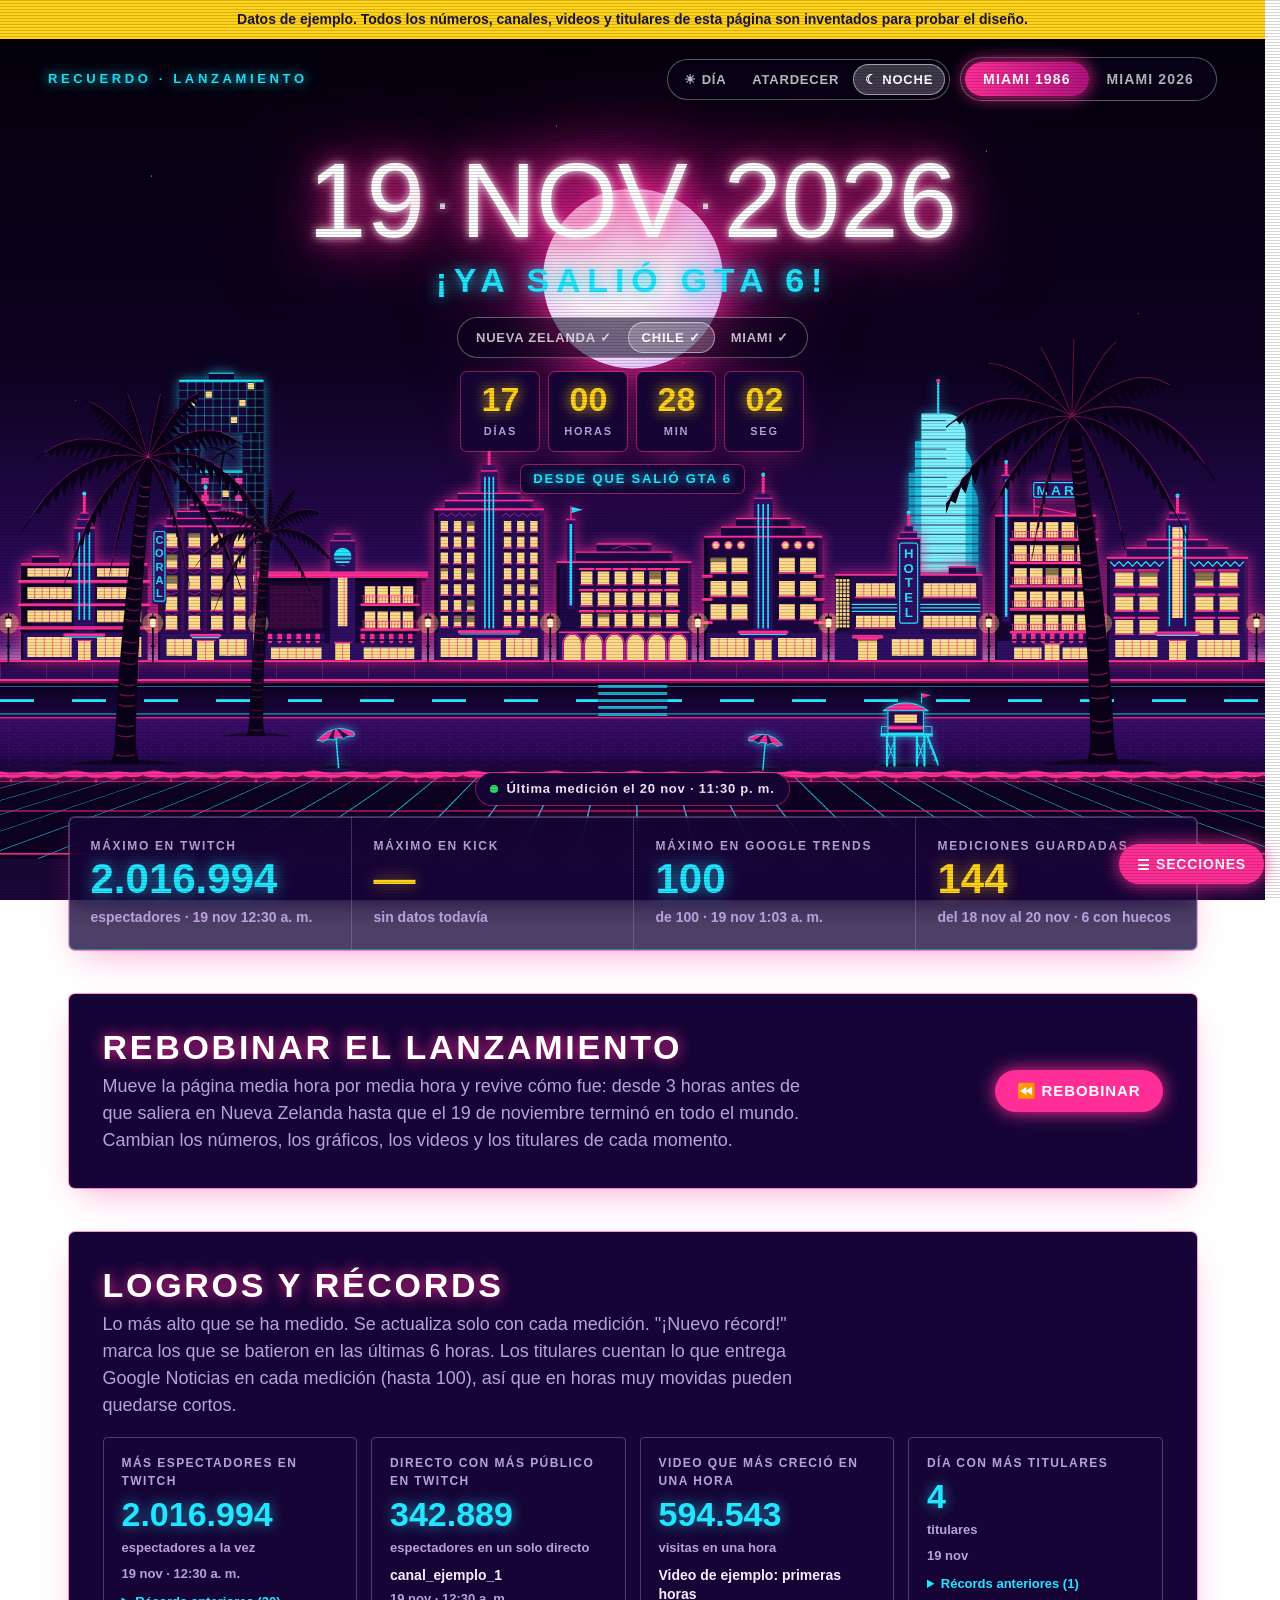
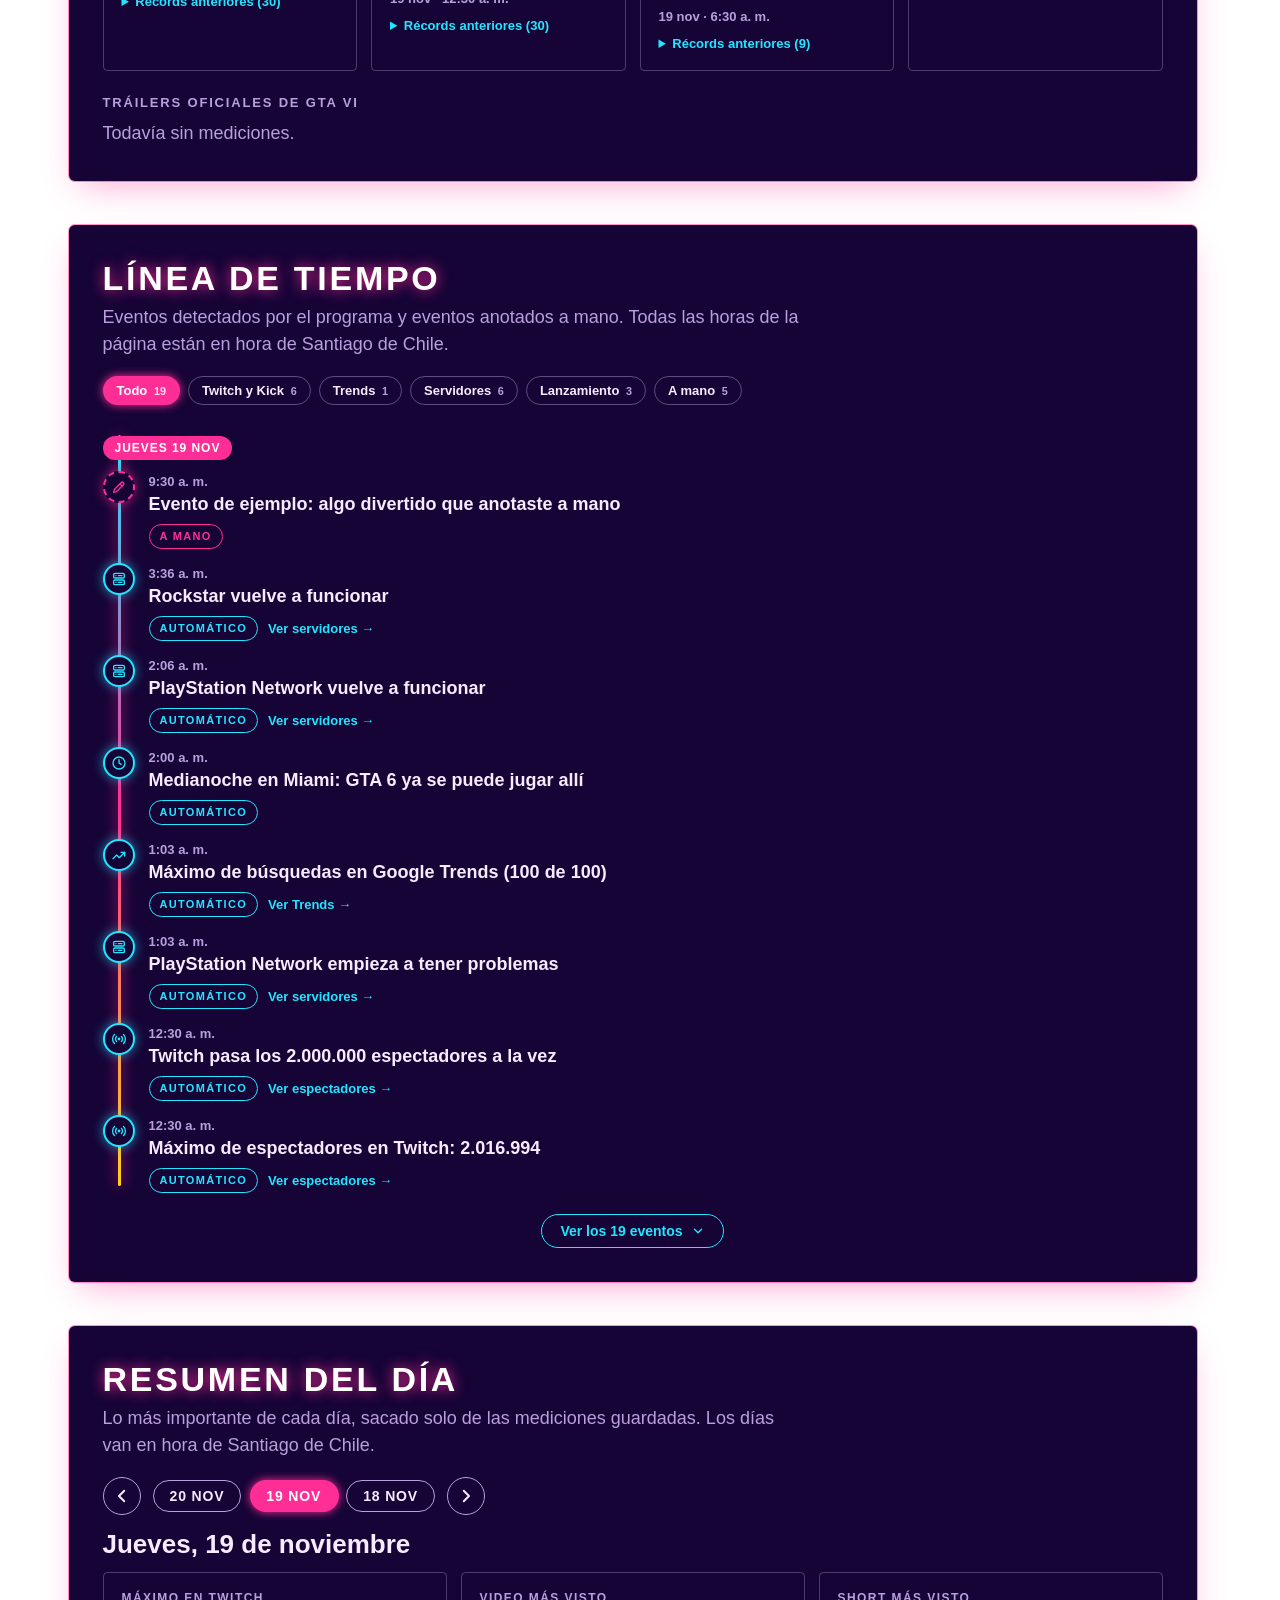
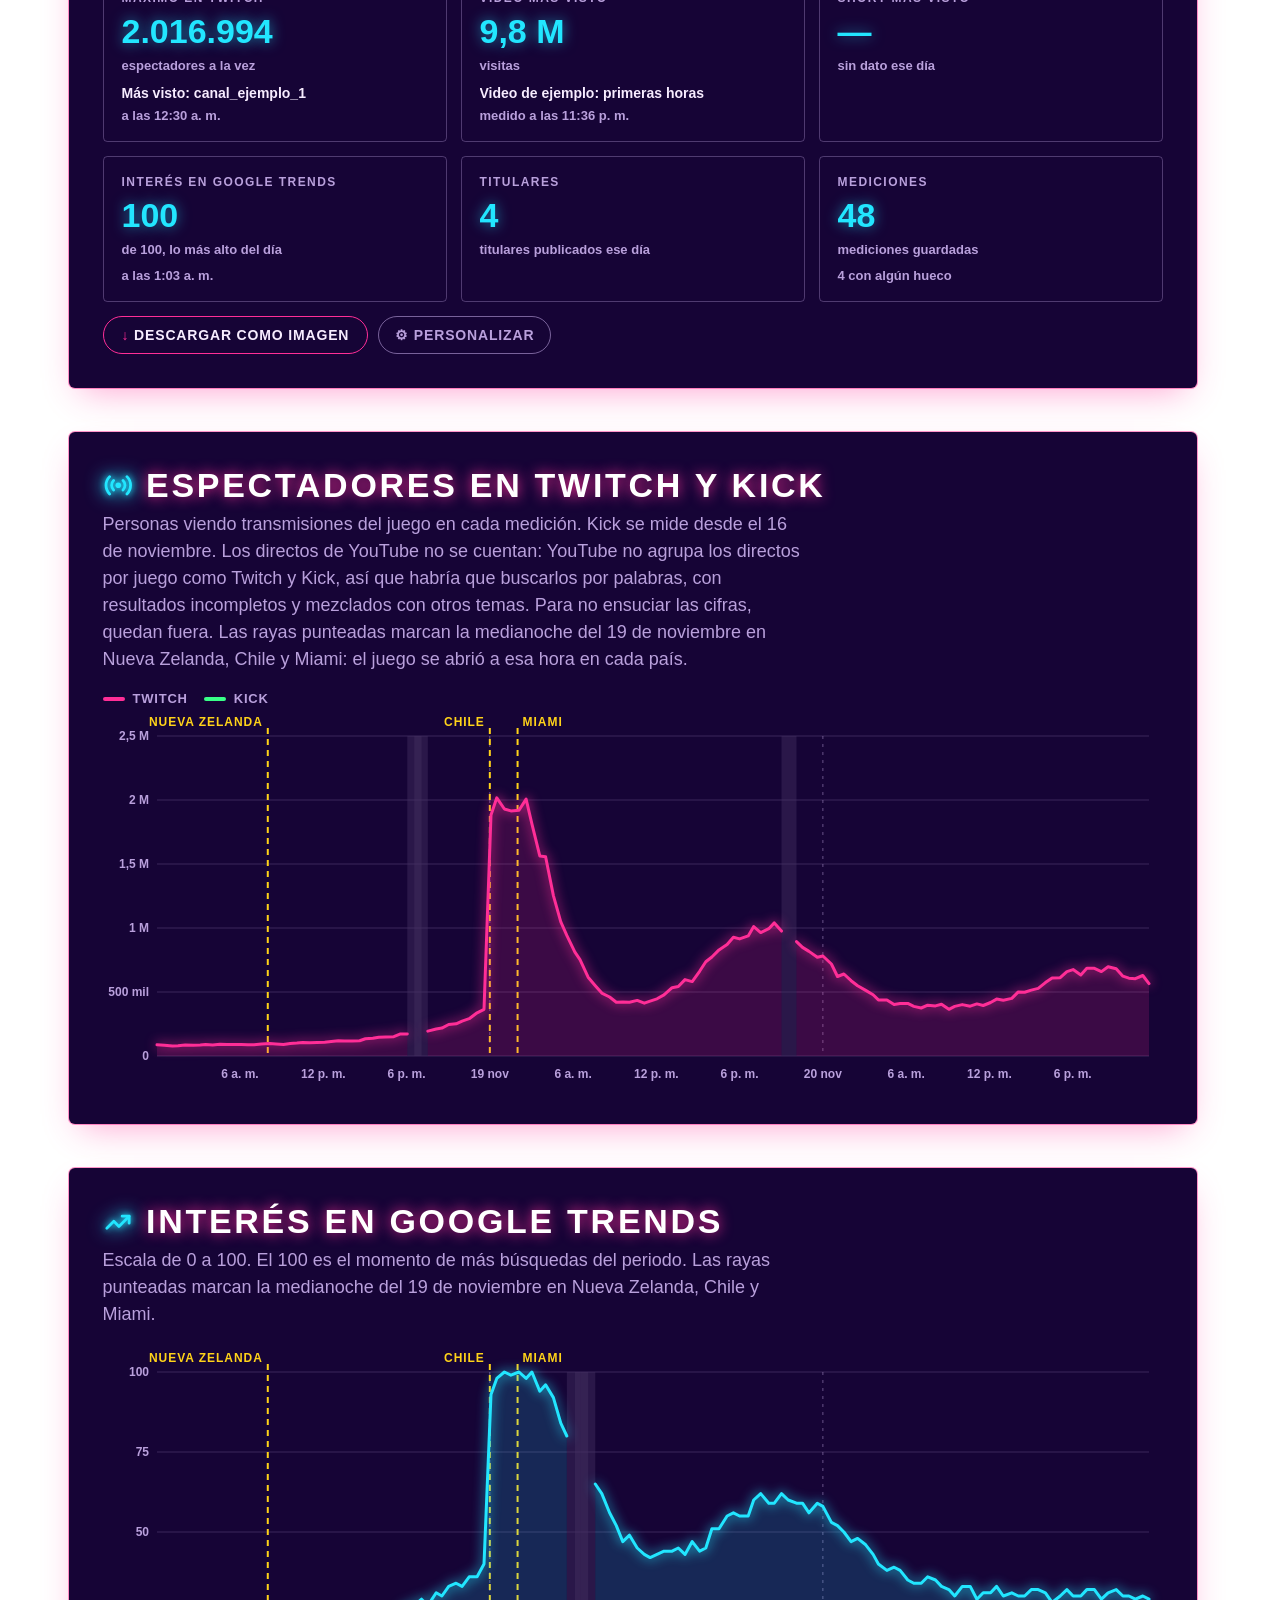
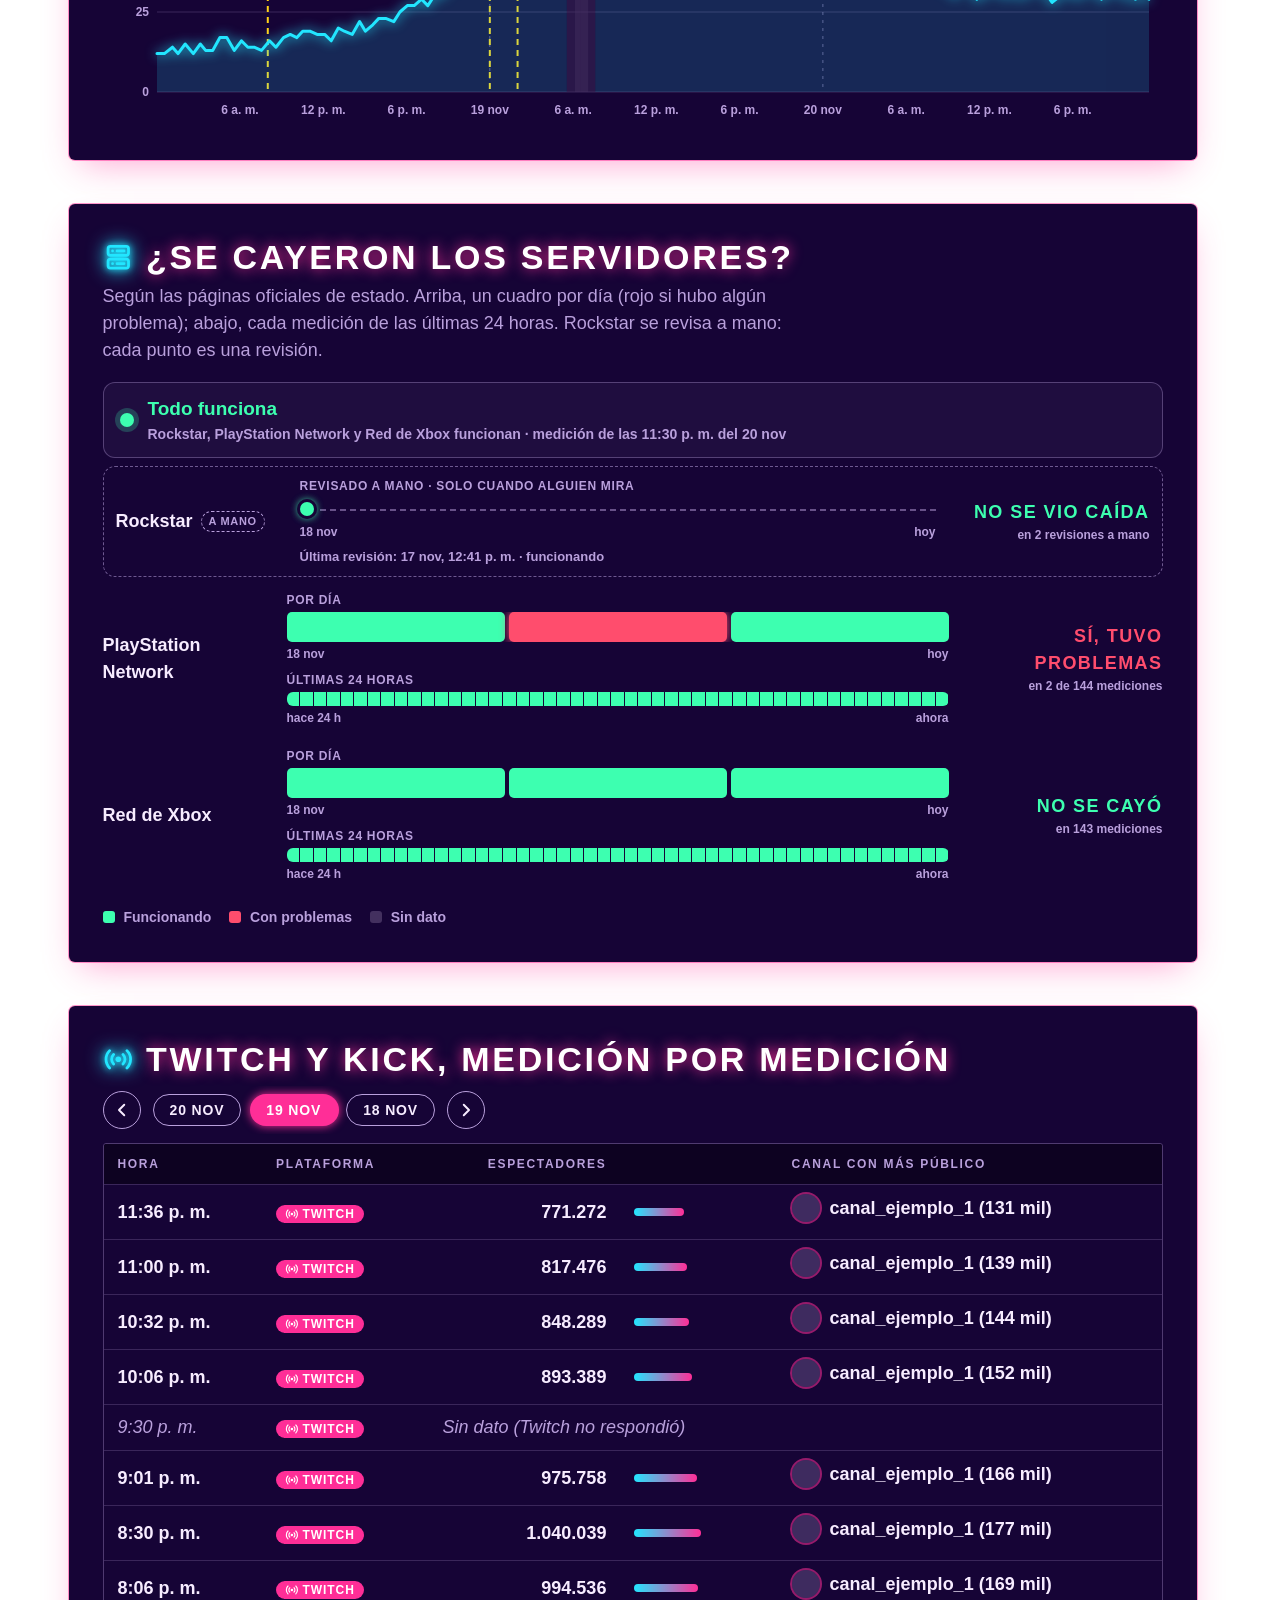
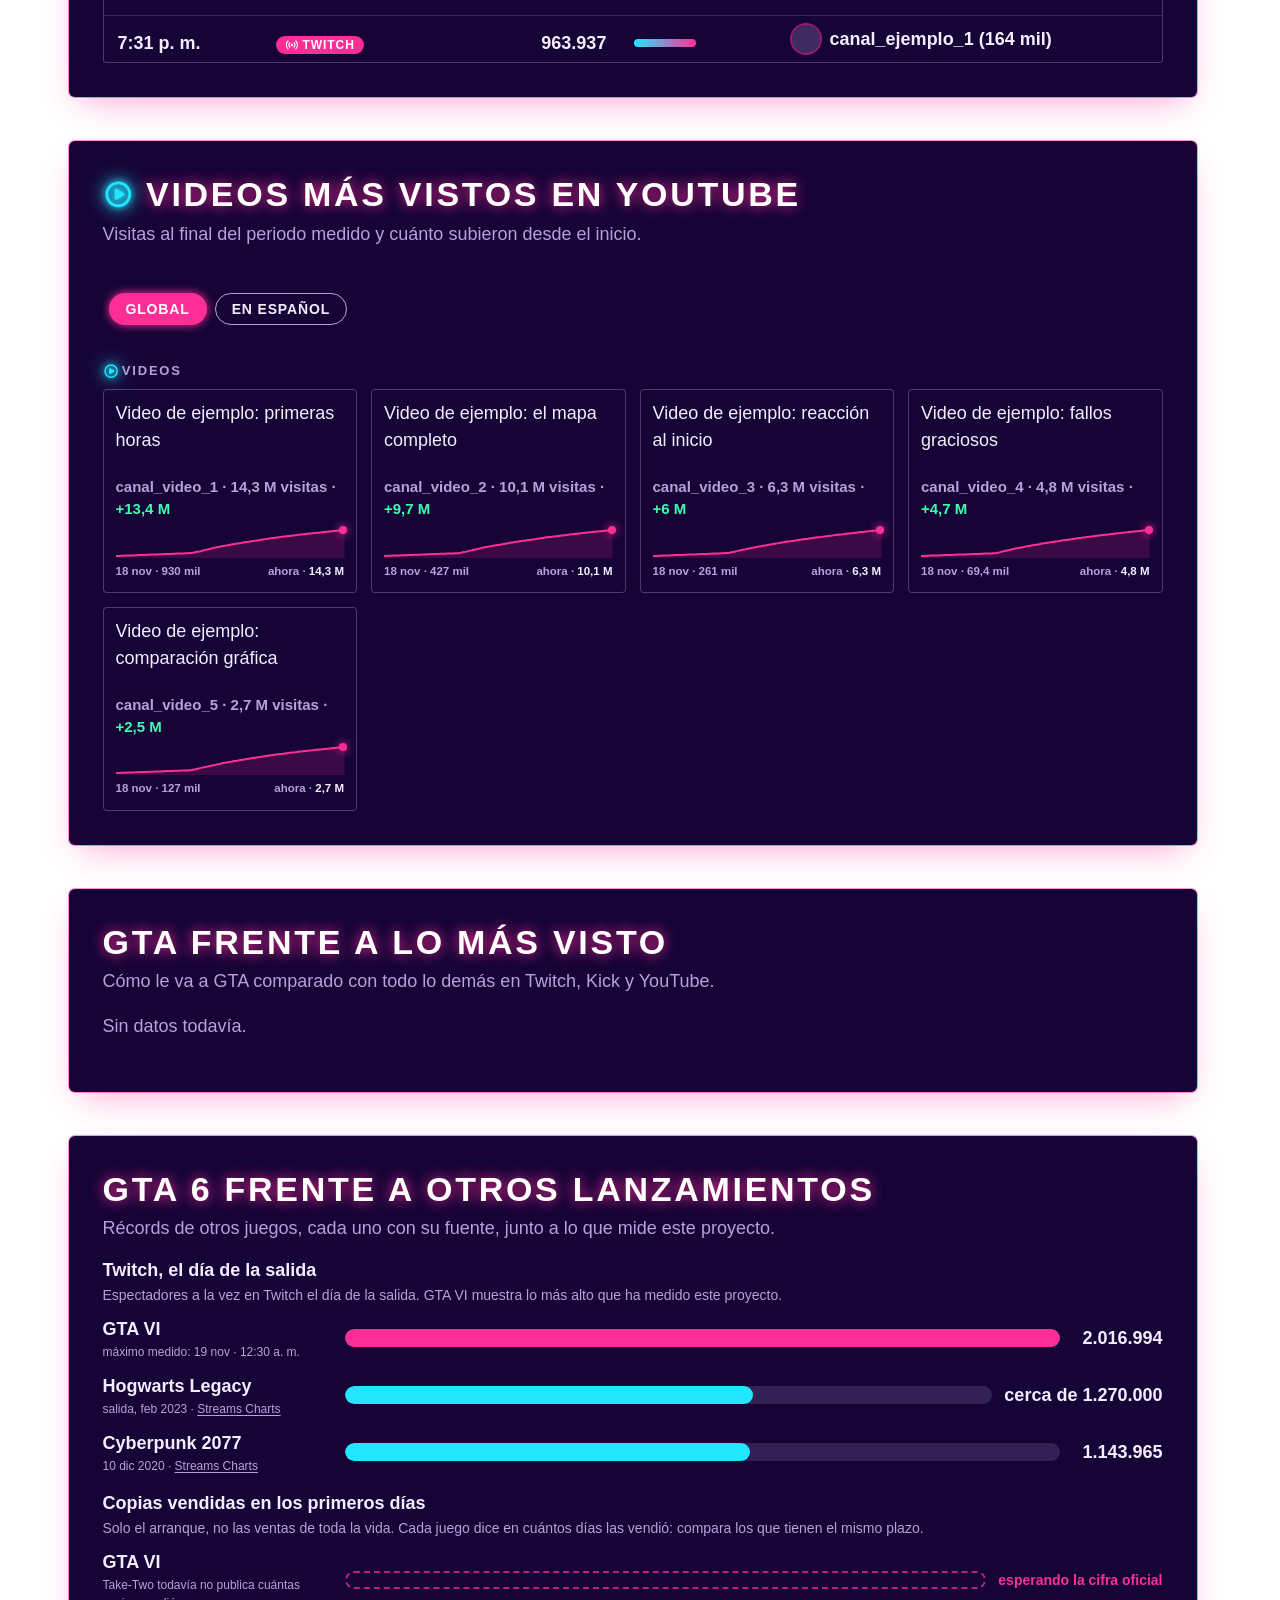
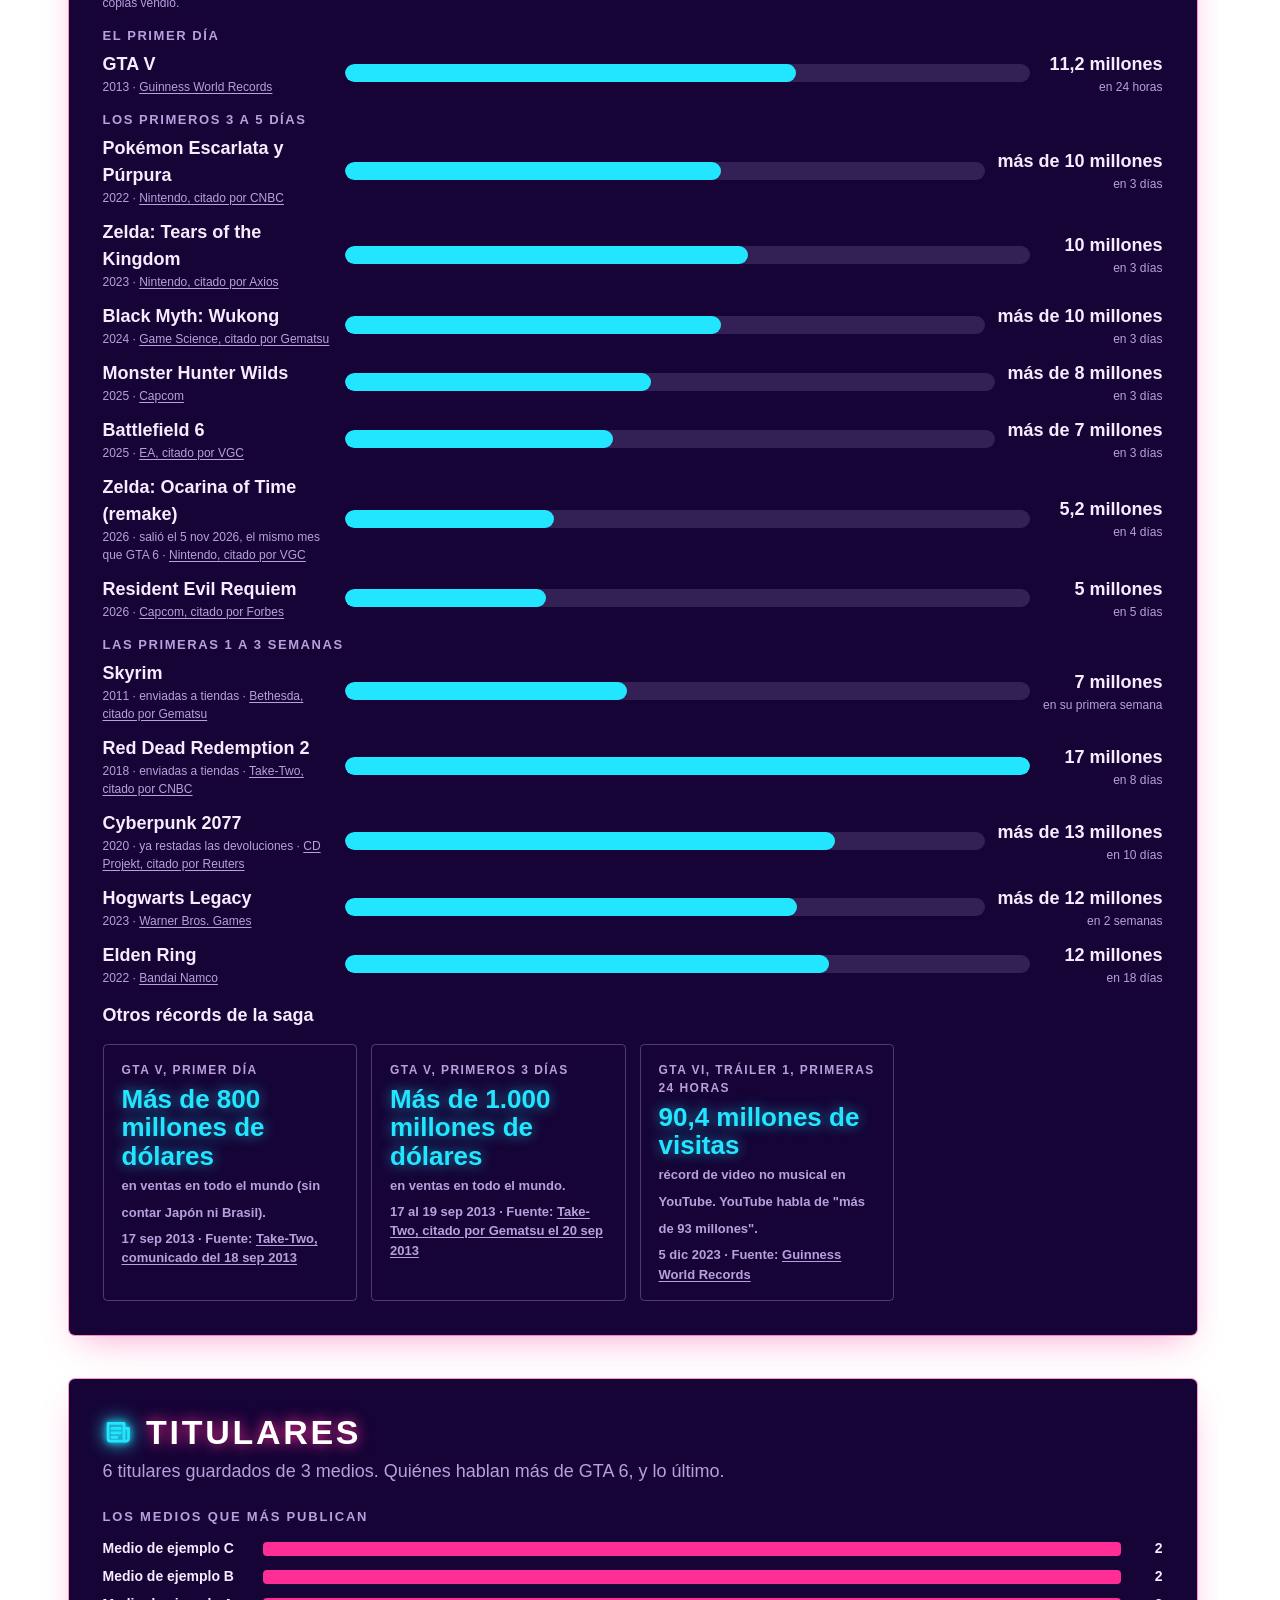
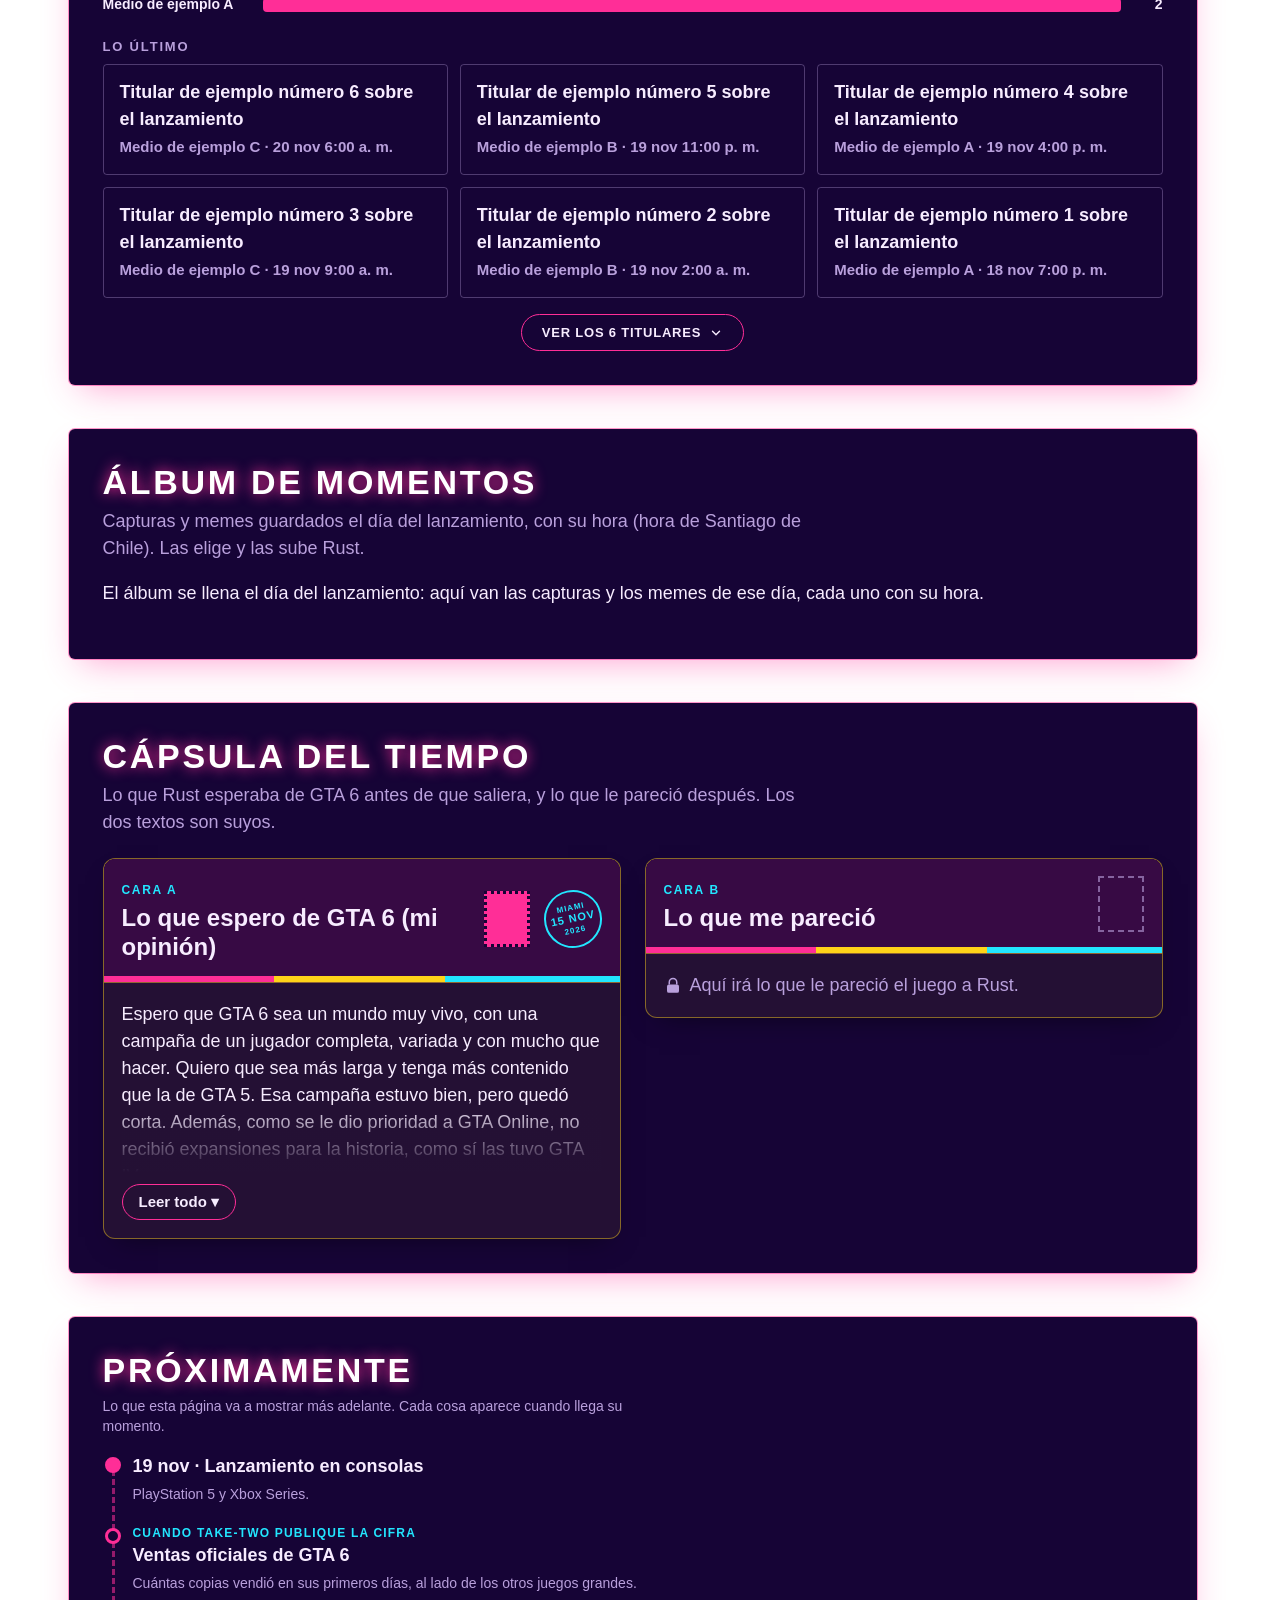
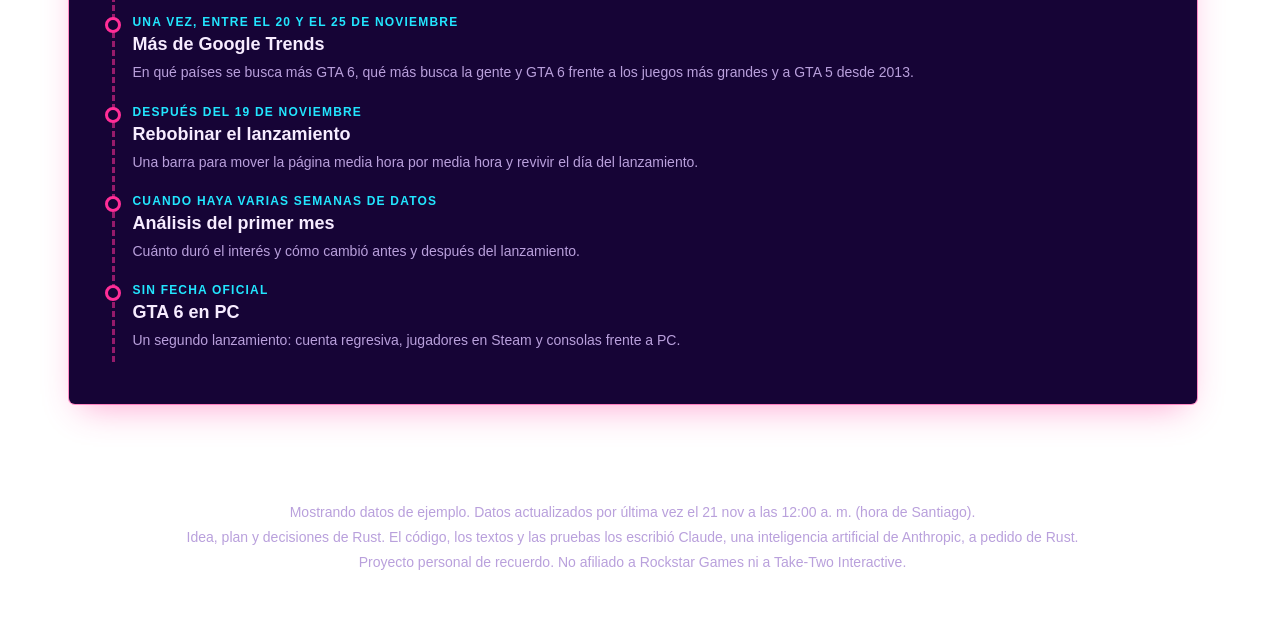
==== commit 715d4740: "6.8: sección "¿Qué tan grande es GTA 6?" con la consulta de Google Trends de la 6.1 Pedido de Bruno:" ====
--- a/web/index.html
+++ b/web/index.html
@@ -216,6 +216,14 @@
     <div class="grafico" id="g-trends"></div>
   </section>
 
+  <!-- ¿Qué tan grande es GTA 6? (6.8, opción A "Tablero" de Bruno, 2026-11-21): la consulta extra
+       a Google Trends de la 6.1. La llena app.js con trends_extra de datos.js; sin ella, oculta. -->
+  <section class="bloque observar" id="trends61" hidden>
+    <h2><svg class="ico" aria-hidden="true"><use href="#i-tendencia"/></svg>¿Qué tan grande es GTA 6? Lo que dice Google</h2>
+    <p class="nota" id="trends61-nota"></p>
+    <div id="trends61-caja"></div>
+  </section>
+
   <section class="bloque observar" id="seccion-servidores">
     <h2><svg class="ico" aria-hidden="true"><use href="#i-servidor"/></svg>¿Se cayeron los servidores?</h2>
     <p class="nota">Según las páginas oficiales de estado. Arriba, un cuadro por día (rojo si hubo algún problema); abajo, cada medición de las últimas 24 horas. Rockstar se revisa a mano: cada punto es una revisión.</p>
--- a/web/estilos.css
+++ b/web/estilos.css
@@ -14,6 +14,7 @@
   --a1: #ff2e97;
   --a2: #22e6ff;
   --a3: #ffd319;
+  --j-verde: #3ddc84; --j-morado: #b18cff; --j-naranja: #ff8a3d;   /* Minecraft, Fortnite y Marvel Rivals en "¿Qué tan grande es GTA 6?" (6.8) */
   --ok: #3dffb0;
   --mal: #ff4d6d;
   --nd: #43305f;
@@ -37,6 +38,7 @@
   --a1: #ff2e63;
   --a2: #0aa5c9;
   --a3: #ff6a00;
+  --j-verde: #1f9d55; --j-morado: #7c4dff; --j-naranja: #c2410c;
   --ok: #0f9d6b;
   --mal: #e11d48;
   --nd: #d5cee3;
@@ -979,6 +981,56 @@
 .dd-svg .d { stroke: var(--a2); stroke-width: 2; }
 .dd-svg .et-g { fill: var(--a1); font-weight: 700; font-size: 13px; }
 .dd-svg .et-d { fill: var(--a2); font-weight: 700; font-size: 13px; }
+
+/* ---------- ¿Qué tan grande es GTA 6? (6.8, opción A "Tablero" de Bruno, 2026-11-21) ----------
+   En el celular, todo en una columna, con gráficos a todo el ancho y nombres que no se cortan
+   (Bruno: que se lea bien en el celular, como la opción B). */
+.t61-cifras { display: grid; grid-template-columns: repeat(3, minmax(0, 1fr)); gap: 12px; margin: 0 0 24px; }
+.t61-cifra { padding: 14px 16px; border-radius: calc(var(--radio) / 1.4); border: 1px solid color-mix(in srgb, var(--tenue) 35%, transparent); }
+.t61-cifra b { display: block; font: 700 clamp(28px, 3.4vw, 40px)/1.1 var(--f-texto); color: var(--a1); font-variant-numeric: tabular-nums; }
+.t61-cifra span { display: block; margin-top: 4px; font-size: 14.5px; line-height: 1.35; color: var(--tenue); font-weight: 600; }
+:root[data-tema="ochenta"] .t61-cifra b { text-shadow: 0 0 14px color-mix(in srgb, var(--a1) 60%, transparent); }
+.t61-grid { display: grid; grid-template-columns: minmax(0, 1.6fr) minmax(0, 1fr); gap: 22px 32px; margin-bottom: 24px; }
+.t61-grid.t61-par { grid-template-columns: minmax(0, 1fr) minmax(0, 1fr); }
+.t61-grid h3.sub:not(:first-child) { margin-top: 20px; }
+.t61-leyenda { display: flex; flex-wrap: wrap; gap: 4px 14px; margin: 0 0 6px; font-size: 13.5px; font-weight: 700; }
+.t61-leyenda i { display: inline-block; width: 14px; height: 4px; border-radius: 2px; margin-right: 6px; vertical-align: middle; }
+.t61-g svg { display: block; width: 100%; height: auto; overflow: visible; }
+.t61-g .eje text { fill: var(--tenue); font: 600 11.5px var(--f-texto); font-variant-numeric: tabular-nums; }
+.t61-g .guia { stroke: var(--tenue); stroke-opacity: .22; }
+.t61-g .salida { stroke: var(--a3); stroke-width: 1.6; stroke-dasharray: 5 4; }
+.t61-g .salida-texto { fill: var(--a3); font: 700 11.5px var(--f-texto); letter-spacing: .06em; text-transform: uppercase; }
+.t61-l { fill: none; stroke-width: 2; stroke-linejoin: round; stroke-linecap: round; }
+.t61-l.gta { stroke-width: 3; }
+.t61-l.tenue { opacity: .45; }
+:root[data-tema="ochenta"] .t61-l.gta { filter: drop-shadow(0 0 5px var(--a1)); }
+.t61-barras { display: grid; gap: 7px; }
+.t61-barras div { display: grid; grid-template-columns: 9.5em minmax(0, 1fr) 5.6em; align-items: center; gap: 10px; font-size: 14px; font-weight: 600; }
+.t61-barras i { height: 12px; border-radius: 6px; background: color-mix(in srgb, var(--tenue) 45%, transparent); }
+.t61-barras .gta i { background: var(--a1); }
+:root[data-tema="ochenta"] .t61-barras .gta i { box-shadow: 0 0 10px color-mix(in srgb, var(--a1) 55%, transparent); }
+.t61-barras .cl { color: var(--a2); }
+.t61-barras .cl i { background: var(--a2); }
+.t61-barras b { text-align: right; font-variant-numeric: tabular-nums; white-space: nowrap; }
+.t61-pie { font-size: 13px; color: var(--tenue); margin: 8px 0 0; }
+.t61-chips { display: flex; flex-wrap: wrap; gap: 8px; margin-bottom: 18px; }
+.t61-chips span { padding: 6px 12px; border-radius: 999px; border: 1px solid color-mix(in srgb, var(--tenue) 45%, transparent); font-size: 14px; font-weight: 600; overflow-wrap: anywhere; }
+.t61-pie-chips { margin: -8px 0 18px; }
+.t61-chips em { font-style: normal; color: var(--a1); margin-left: 6px; font-weight: 800; }
+/* En "Miami 2026" (fondo claro), versiones más oscuras para que el texto se lea (contraste 4,5:1 o más). */
+:root[data-tema="actual"] .t61-barras .cl { color: #06708a; }
+:root[data-tema="actual"] .t61-chips em { color: #c8103f; }
+:root[data-tema="actual"] .t61-g .salida { stroke: #b34700; }
+:root[data-tema="actual"] .t61-g .salida-texto { fill: #b34700; }
+/* Entre ~760 y ~980 px, a la derecha del gráfico no cabían las barras: una columna. */
+@media (max-width: 980px) { .t61-grid:not(.t61-par) { grid-template-columns: minmax(0, 1fr); } }
+@media (max-width: 760px) {
+  .t61-cifras { grid-template-columns: minmax(0, 1fr); gap: 10px; }
+  .t61-cifra { display: grid; grid-template-columns: auto minmax(0, 1fr); gap: 0 14px; align-items: center; padding: 12px 14px; }
+  .t61-cifra span { margin-top: 0; font-size: 14px; }
+  .t61-grid, .t61-grid.t61-par { grid-template-columns: minmax(0, 1fr); }
+  .t61-barras div { grid-template-columns: 8.2em minmax(0, 1fr) 6.4em; gap: 8px; font-size: 13.5px; }
+}
 :root[data-tema="ochenta"] .dd-frase b, :root[data-tema="ochenta"] .dd-barra b { text-shadow: 0 0 12px currentColor; }
 @media (max-width: 640px) { .dd-duelo { grid-template-columns: 1fr; } .dd-barras { height: 180px; } }
 
@@ -1314,8 +1366,10 @@
 .fv-aplicar:active, .fv-boton:active { transform: scale(.97); }
 @media (max-width: 640px) { .fv-panel { grid-template-columns: 1fr; padding: 14px; } }
 
-/* ---------- Rebobinar el lanzamiento (tarea 7.1). Diseño provisional y sobrio, con los colores
-   de cada estilo: Bruno elige después entre opciones de diseño. Lo arma app.js. ---------- */
+/* ---------- Rebobinar el lanzamiento (tarea 7.1). Diseño "Pulso", elegido por Bruno el
+   2026-11-20 entre tres prototipos (descartados "Reproductor" y "Videograbadora"): la pista para
+   moverse es la curva de espectadores de Twitch del tramo, con las tres horas cero marcadas; lo
+   ya vivido en color y lo que viene en gris punteado. Lo arma app.js. ---------- */
 .rb-entrada { display: flex; align-items: center; justify-content: space-between; gap: 18px 28px; flex-wrap: wrap; }
 .rb-entrada h2 { margin-bottom: 6px; }
 .rb-entrada .nota { margin-bottom: 0; }
@@ -1323,33 +1377,60 @@
 .rb-abrir { cursor: pointer; flex: none; padding: 12px 22px; border: 0; border-radius: 999px; background: var(--a1); color: #fff; font: 800 15px var(--f-texto); letter-spacing: .06em; text-transform: uppercase; box-shadow: var(--sombra); }
 :root[data-tema="ochenta"] .rb-abrir { box-shadow: 0 0 18px var(--a1); }
 .rb-abrir:disabled { opacity: .7; cursor: progress; }
-.rb-abrir:focus-visible, .rb-barra button:focus-visible, .rb-barra input:focus-visible { outline: 2px solid var(--a2); outline-offset: 2px; }
+.rb-abrir:focus-visible, .rb-barra button:focus-visible { outline: 2px solid var(--a2); outline-offset: 2px; }
 .rb-error { margin: 10px 0 0; color: var(--mal); font-weight: 700; }
 .rb-barra { position: fixed; left: 50%; bottom: 10px; z-index: 42; width: min(1160px, calc(100% - 20px)); transform: translateX(-50%);
-  padding: 10px 16px 12px; border-radius: var(--radio); background: var(--panel); box-shadow: var(--sombra), 0 -6px 30px rgba(0,0,0,.18); }
+  padding: 10px 14px; border-radius: var(--radio); background: var(--panel); box-shadow: var(--sombra), 0 -6px 30px rgba(0,0,0,.16); }
 .rb-barra[hidden] { display: none; }
-.rb-fila { display: flex; align-items: center; justify-content: space-between; gap: 8px 16px; flex-wrap: wrap; }
-.rb-momento { margin: 0; display: flex; flex-wrap: wrap; align-items: baseline; gap: 2px 12px; font-variant-numeric: tabular-nums; }
-.rb-momento b { font: 800 clamp(18px, 2.4vw, 24px)/1.2 var(--f-texto); }
-.rb-momento .rb-cl { color: var(--tenue); font-size: 14px; font-weight: 600; }
+.rb-arriba { display: flex; align-items: center; justify-content: space-between; gap: 6px 14px; flex-wrap: wrap; }
+.rb-momento { margin: 0; line-height: 1.15; font-variant-numeric: tabular-nums; }
+.rb-momento b { font: 800 18px var(--f-texto); margin-right: 10px; }
+.rb-momento .rb-desde { font-size: 13.5px; font-weight: 700; color: var(--a1); }
+:root[data-tema="ochenta"] .rb-momento .rb-desde { color: var(--a2); }
+.rb-momento .rb-cl { display: block; font-style: normal; font-size: 12.5px; color: var(--tenue); font-weight: 600; }
 .rb-momento .rb-cl:empty { display: none; }
-.rb-momento .rb-desde { color: var(--a1); font-weight: 700; font-size: 15px; }
-:root[data-tema="ochenta"] .rb-momento .rb-desde { color: var(--a2); }
-.rb-barra small { color: var(--tenue); font: 700 11px var(--f-texto); letter-spacing: .12em; text-transform: uppercase; margin-right: 4px; }
-.rb-ref, .rb-saltos, .rb-vel, .rb-mando, .rb-otros { display: flex; align-items: center; gap: 6px; flex-wrap: wrap; }
-.rb-barra button { cursor: pointer; padding: 6px 12px; border-radius: 999px; border: 1px solid color-mix(in srgb, var(--tenue) 55%, transparent); background: none;
-  color: var(--texto); font: 700 13px var(--f-texto); letter-spacing: .03em; min-height: 34px; }
-.rb-barra button:disabled { opacity: .4; cursor: default; }
-.rb-barra button[aria-pressed="true"] { background: var(--a1); border-color: var(--a1); color: #fff; }
-.rb-barra .rb-play { background: var(--a1); border-color: var(--a1); color: #fff; min-width: 124px; }
-.rb-barra .rb-volver { border-color: var(--a1); }
-.rb-pista { position: relative; margin: 8px 0 6px; }
-.rb-pista input { width: 100%; margin: 0; accent-color: var(--a1); cursor: pointer; }
-.rb-marcas { position: relative; height: 8px; }
-.rb-marcas i { position: absolute; top: 0; width: 2px; height: 8px; border-radius: 1px; background: var(--a3); left: calc(var(--p) * (100% - 16px) + 7px); }
-.rb-aviso { margin: 8px 0 0; padding: 8px 12px; border-radius: 12px; background: color-mix(in srgb, var(--a3) 22%, transparent); font-weight: 600; }
+.rb-mando { position: relative; display: flex; align-items: center; gap: 5px; flex-wrap: wrap; }
+.rb-barra button { cursor: pointer; color: var(--texto); font-family: var(--f-texto); }
+.rb-barra button:active { transform: scale(.97); }
+.rb-b { height: 34px; min-width: 34px; padding: 0 10px; border-radius: 999px; border: 1px solid color-mix(in srgb, var(--tenue) 50%, transparent); background: none; font-weight: 800; font-size: 13px; }
+.rb-b:disabled { opacity: .35; cursor: default; }
+.rb-barra .rb-play { background: var(--a1); border-color: var(--a1); color: #fff; min-width: 44px; }
+:root[data-tema="ochenta"] .rb-barra .rb-play { box-shadow: 0 0 12px var(--a1); }
+.rb-volver { border-color: var(--a1); }
+.rb-menu { position: absolute; right: 0; bottom: calc(100% + 10px); z-index: 1; min-width: 250px; padding: 12px; border-radius: var(--radio); background: var(--panel); box-shadow: var(--sombra);
+  transform-origin: bottom right; animation: rb-menu .18s cubic-bezier(.23, 1, .32, 1); }
+.rb-menu[hidden] { display: none; }
+@keyframes rb-menu { from { opacity: 0; transform: scale(.96); } }
+.rb-menu small { display: block; margin: 0 0 6px; color: var(--tenue); font: 700 11px var(--f-texto); letter-spacing: .12em; text-transform: uppercase; }
+.rb-grupo { display: flex; gap: 6px; flex-wrap: wrap; margin-bottom: 12px; }
+.rb-chip { padding: 6px 11px; border-radius: 999px; border: 1px solid color-mix(in srgb, var(--tenue) 55%, transparent); background: none; font-weight: 700; font-size: 13px; }
+.rb-barra .rb-chip[aria-pressed="true"] { background: var(--a1); border-color: var(--a1); color: #fff; }
+.rb-ancho { width: 100%; }
+/* La pista: el gráfico se dibuja abajo y encima va un <input type="range"> invisible, que da el
+   arrastre, el teclado y el lector de pantalla del navegador. Sus extremos (8 px a cada lado,
+   medio botón del deslizador) coinciden con los del gráfico. */
+.rb-pulso { position: relative; height: 76px; margin-top: 6px; border-radius: 8px; }
+.rb-pulso svg { position: absolute; inset: 0; width: 100%; height: 100%; overflow: visible; }
+.rb-pulso input { position: absolute; left: 0; right: 0; top: 16px; bottom: 0; width: 100%; height: calc(100% - 16px); margin: 0; opacity: 0; cursor: ew-resize; touch-action: pan-y; }
+.rb-pulso:has(input:focus-visible) { outline: 2px solid var(--a2); outline-offset: 3px; }
+.rb-pulso .area-antes { fill: color-mix(in srgb, var(--a1) 30%, transparent); }
+.rb-pulso .linea-antes { fill: none; stroke: var(--a1); stroke-width: 2; }
+.rb-pulso .area-despues { fill: color-mix(in srgb, var(--tenue) 14%, transparent); }
+.rb-pulso .linea-despues { fill: none; stroke: color-mix(in srgb, var(--tenue) 55%, transparent); stroke-width: 1.5; stroke-dasharray: 3 3; }
+.rb-pulso .cero { stroke: var(--a3); stroke-width: 1.5; stroke-dasharray: 4 3; }
+.rb-pulso .cabeza { stroke: var(--texto); stroke-width: 1.5; }
+.rb-pulso .punto { fill: var(--a1); stroke: var(--panel); stroke-width: 2; }
+.rb-pulso .valor { fill: var(--texto); font: 800 11px var(--f-texto); }
+.rb-ceros button { position: absolute; top: 0; z-index: 1; left: calc(8px + var(--p) * (100% - 16px)); height: 16px; padding: 0 4px; border: 0; background: none;
+  color: var(--a3); font: 800 10px var(--f-texto); letter-spacing: .06em; line-height: 16px; }
+.rb-ceros button.izq { transform: translateX(-100%); }
+.rb-pie { display: flex; justify-content: space-between; gap: 10px; font-size: 11px; color: var(--tenue); font-weight: 700; }
+.rb-aviso { position: absolute; left: 50%; bottom: calc(100% + 8px); transform: translateX(-50%); width: max-content; max-width: calc(100% - 16px); margin: 0; padding: 8px 14px;
+  border-radius: 999px; background: var(--panel); box-shadow: var(--sombra); font-weight: 700; font-size: 14px; text-align: center; animation: rb-aviso .22s cubic-bezier(.23, 1, .32, 1); }
 .rb-aviso[hidden] { display: none; }
-.rb-enlace { width: 100%; margin-top: 6px; padding: 6px 8px; border-radius: 8px; border: 1px solid var(--tenue); background: var(--fondo); color: var(--texto); font: 500 13px var(--f-texto); }
+@keyframes rb-aviso { from { opacity: 0; transform: translate(-50%, 6px); } }
+.rb-enlace { display: block; width: min(80vw, 520px); margin-top: 6px; padding: 5px 8px; border-radius: 8px; border: 1px solid var(--tenue); background: var(--fondo); color: var(--texto); font: 500 12px var(--f-texto); }
+@media (prefers-reduced-motion: reduce) { .rb-menu, .rb-aviso { animation: none; } }
 .rb-fiesta { position: fixed; inset: 0; z-index: 41; pointer-events: none; }
 body.rebobinando main { padding-bottom: calc(var(--rb-alto, 160px) + 30px); }
 body.rebobinando .menu { bottom: calc(var(--rb-alto, 160px) + 22px); }
@@ -1361,15 +1442,17 @@
 .rb-nw { white-space: nowrap; }
 .rb-ahora { margin: 6px 0 0; font-size: 14px; font-weight: 600; color: var(--tenue); }
 .rb-ahora b { color: var(--texto); }
+.rebobinando [data-rb] { font-variant-numeric: tabular-nums; }   /* números que cuentan al rebobinar: cifras de ancho fijo, no tiemblan (7.1 a) */
 .grafico .rb-fin { fill: var(--color); stroke: var(--panel); stroke-width: 2; }
 /* Al rebobinar, el gráfico se redibuja en cada parada: la línea ya está, no vuelve a trazarse desde cero. */
 .rebobinando .grafico .trazo { animation: none; stroke-dashoffset: 0; }
 .rebobinando .grafico .relleno { animation: none; opacity: .16; }
 @media (max-width: 640px) {
-  .rb-barra { padding: 8px 10px 10px; bottom: 6px; width: calc(100% - 12px); }
-  .rb-barra small { font-size: 10px; letter-spacing: .06em; margin-right: 0; }
-  .rb-barra button { padding: 4px 9px; font-size: 12px; min-height: 30px; }
-  .rb-barra .rb-play { min-width: 104px; }
-  .rb-controles { gap: 6px; }
+  .rb-barra { padding: 8px 10px; bottom: 6px; width: calc(100% - 12px); }
+  .rb-momento b { font-size: 15px; display: block; }
+  .rb-momento .rb-desde { font-size: 12px; }
+  .rb-pulso { height: 60px; }
+  .rb-ciclo { display: none; }
+  .rb-b { height: 32px; min-width: 32px; padding: 0 8px; }
   .rb-entrada .rb-abrir { width: 100%; }
 }
